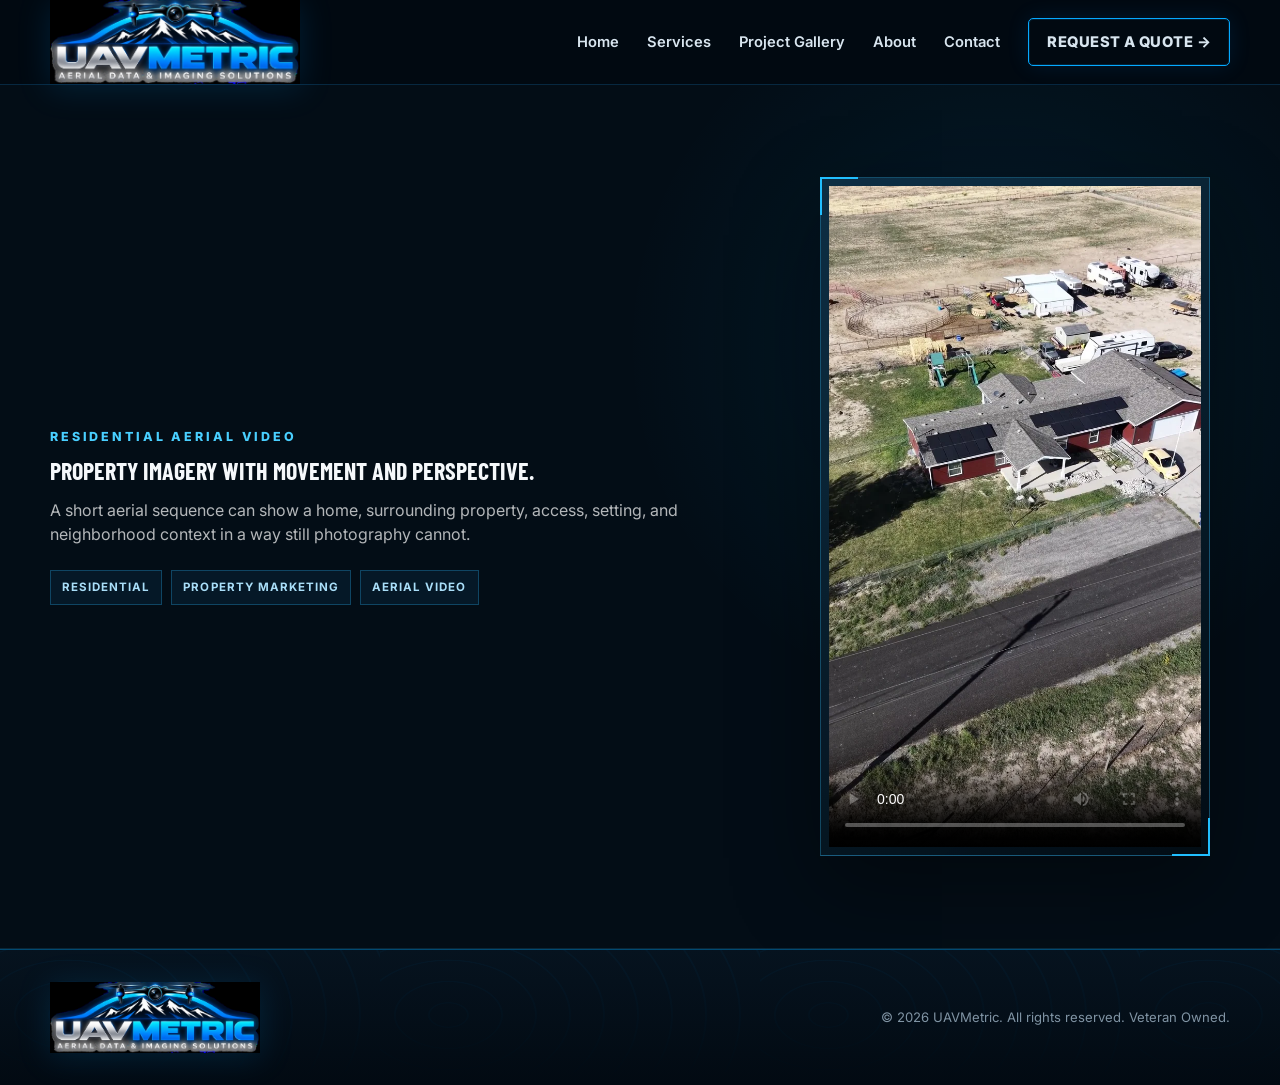
==== public/index.html @ 4bf18879 "Add files via upload" ====
<!DOCTYPE html>
<html lang="en">
<head>
  <meta charset="UTF-8" />
  <meta name="viewport" content="width=device-width, initial-scale=1.0" />
  <meta name="description" content="UAVMetric provides professional drone mapping, orthomosaic mapping, 3D modeling, site documentation, and aerial imaging solutions." />
  <title>UAVMetric | Aerial Data & Imaging Solutions</title>
  <link rel="preconnect" href="https://fonts.googleapis.com">
  <link rel="preconnect" href="https://fonts.gstatic.com" crossorigin>
  <link href="https://fonts.googleapis.com/css2?family=Barlow+Condensed:wght@600;700;800&family=Inter:wght@400;500;600;700;800&display=swap" rel="stylesheet">
  <link rel="stylesheet" href="styles.css" />

  <meta name="theme-color" content="#06111c">
  <link rel="canonical" href="https://uavmetric.com/">
  <meta property="og:type" content="website">
  <meta property="og:title" content="UAVMetric | Aerial Data & Imaging Solutions">
  <meta property="og:description" content="Professional drone mapping, site documentation, 3D modeling, and aerial imaging solutions from UAVMetric.">
  <meta property="og:url" content="https://uavmetric.com/">
  <meta property="og:image" content="https://uavmetric.com/assets/uavmetric-logo-dark.webp">
  <meta name="twitter:card" content="summary_large_image">
  <meta name="twitter:title" content="UAVMetric | Aerial Data & Imaging Solutions">
  <meta name="twitter:description" content="Professional drone mapping, site documentation, 3D modeling, and aerial imaging solutions from UAVMetric.">
  <meta name="twitter:image" content="https://uavmetric.com/assets/uavmetric-logo-dark.webp">
  <link rel="icon" href="assets/favicon.png" type="image/png">
  <script src="https://challenges.cloudflare.com/turnstile/v0/api.js" async defer></script>
</head>
<body>
<a class="skip-link" href="#main-content">Skip to content</a>
<header class="site-header">
  <div class="container nav-wrap">
    <a class="brand" href="#top" aria-label="UAVMetric home"><picture><source srcset="assets/uavmetric-logo-dark.webp" type="image/webp"><img src="assets/uavmetric-logo-dark.png" alt="UAVMetric Aerial Data & Imaging Solutions"></picture></a>
    <button class="menu-toggle" aria-label="Open menu" aria-expanded="false">☰</button>
    <nav class="nav" aria-label="Main navigation">
      <a href="#top">Home</a><a href="#services">Services</a><a href="#projects">Project Gallery</a><a href="#about">About</a><a href="#contact">Contact</a>
      <a href="#contact" class="nav-cta">Request a Quote →</a>
    </nav>
  </div>
</header>
<main id="main-content" id="top">
  




<section class="residential-video-showcase" id="residential-video">
  <div class="container residential-video-grid">
    <div class="residential-video-copy">
      <div class="eyebrow">Residential Aerial Video</div>
      <h2>Property imagery with movement and perspective.</h2>
      <p>A short aerial sequence can show a home, surrounding property, access, setting, and neighborhood context in a way still photography cannot.</p>
      <div class="residential-video-meta">
        <span>Residential</span><span>Property Marketing</span><span>Aerial Video</span>
      </div>
    </div>
    <div class="residential-video-frame">
      <video controls playsinline preload="metadata" poster="assets/residential-aerial-video-poster.webp">
        <source src="https://media.uavmetric.com/residential-aerial-video.mp4" type="video/mp4">
        Your browser does not support embedded video.
      </video>
    </div>
  </div>
</section>

</main>
<footer class="site-footer"><div class="container footer-wrap"><a class="brand footer-brand" href="#top"><picture><source srcset="assets/uavmetric-logo-dark.webp" type="image/webp"><img src="assets/uavmetric-logo-dark.png" alt="UAVMetric"></picture></a><div class="footer-copy">© <span id="year"></span> UAVMetric. All rights reserved. Veteran Owned.</div></div></footer>
<script src="script.js"></script>

<script type="application/ld+json">
{
  "@context": "https://schema.org",
  "@type": "ProfessionalService",
  "name": "UAVMetric",
  "url": "https://uavmetric.com/",
  "email": "mailto:Cody@uavmetric.com",
  "description": "Professional drone mapping, 3D modeling, site documentation, and aerial imaging solutions.",
  "areaServed": "Project-based regional service",
  "serviceType": [
    "Drone Mapping",
    "Orthomosaic Mapping",
    "3D Modeling",
    "Site Documentation",
    "Aerial Imaging"
  ]
}
</script>

</body>
</html>
---- public/styles.css ----
:root {
  --bg:#020a12;
  --bg2:#071521;
  --panel:#081827;
  --panel2:#0d2134;
  --line:rgba(34,174,255,.25);
  --blue:#05a9ff;
  --blue2:#006dff;
  --cyan:#49cfff;
  --text:#f5f8fb;
  --muted:#a8bac9;
  --shadow:0 18px 50px rgba(0,0,0,.35);
  --max:1180px;
}
*{box-sizing:border-box}
html{scroll-behavior:smooth}
body{margin:0;background:var(--bg);color:var(--text);font-family:Inter,Arial,sans-serif;line-height:1.5}
a{color:inherit;text-decoration:none}
img{max-width:100%;display:block}
.container{width:min(calc(100% - 40px),var(--max));margin:0 auto}
.site-header{position:sticky;top:0;z-index:30;background:rgba(2,10,18,.86);backdrop-filter:blur(14px);border-bottom:1px solid rgba(31,165,255,.2)}
.nav-wrap{height:84px;display:flex;align-items:center;justify-content:space-between;gap:28px}
.brand img{width:250px;height:auto;filter:drop-shadow(0 4px 16px rgba(0,153,255,.15))}
.nav{display:flex;align-items:center;gap:28px;font-size:.92rem;font-weight:600}
.nav a{color:#d8e5ef;transition:.2s}
.nav a:hover{color:var(--cyan)}
.nav-cta,.btn{display:inline-flex;align-items:center;justify-content:center;gap:10px;border-radius:5px;font-weight:800;text-transform:uppercase;letter-spacing:.03em;transition:.2s}
.nav-cta{padding:12px 18px;border:1px solid var(--blue);box-shadow:0 0 0 1px rgba(0,169,255,.15) inset,0 0 22px rgba(0,141,255,.12)}
.menu-toggle{display:none;background:none;border:1px solid rgba(255,255,255,.15);color:white;border-radius:5px;padding:8px 11px;font-size:1.2rem}

.hero{position:relative;overflow:hidden;min-height:690px;display:flex;align-items:center;background:
radial-gradient(circle at 76% 35%,rgba(0,132,255,.16),transparent 30%),
linear-gradient(90deg,rgba(2,10,18,.99) 0%,rgba(2,10,18,.91) 43%,rgba(2,10,18,.5) 100%),
linear-gradient(180deg,#071522,#020a12)}
.hero:before,.section-dark:before,.featured:before,.site-footer:before{content:"";position:absolute;inset:0;pointer-events:none;opacity:.22;background-image:repeating-radial-gradient(ellipse at 18% 25%,transparent 0 18px,rgba(0,157,255,.18) 19px 20px,transparent 21px 34px);background-size:380px 260px;mask-image:linear-gradient(to bottom,black,transparent)}
.hero-mountains{position:absolute;right:-2%;bottom:0;width:62%;height:73%;opacity:.8;filter:drop-shadow(0 -10px 35px rgba(0,111,255,.12))}
.hero-mountains:before,.hero-mountains:after{content:"";position:absolute;bottom:0;border-left:240px solid transparent;border-right:240px solid transparent;border-bottom:360px solid #0c2234;transform:skewX(-9deg)}
.hero-mountains:before{right:170px}
.hero-mountains:after{right:-40px;border-left-width:190px;border-right-width:190px;border-bottom-width:300px;border-bottom-color:#0a1b2b}
.hero-grid{position:relative;z-index:2;display:grid;grid-template-columns:1.2fr .8fr;gap:55px;align-items:center;padding:92px 0 88px}
.hero-logo{width:320px;margin-bottom:24px}
.eyebrow{color:var(--cyan);font-size:.78rem;font-weight:800;letter-spacing:.23em;text-transform:uppercase;margin-bottom:12px}
h1,h2,h3{font-family:"Barlow Condensed",Arial,sans-serif;margin:0;line-height:.96;text-transform:uppercase}
h1{font-size:clamp(3.2rem,6.5vw,6rem);max-width:780px;letter-spacing:-.02em}
h1 span{color:var(--blue)}
.hero-copy>p{max-width:680px;font-size:1.06rem;color:#d5e0e8;margin:24px 0 30px}
.hero-actions{display:flex;gap:14px;flex-wrap:wrap}
.btn{padding:15px 22px;border:1px solid transparent}
.btn-primary{background:linear-gradient(135deg,var(--blue),var(--blue2));color:white;box-shadow:0 8px 30px rgba(0,118,255,.28),inset 0 0 0 1px rgba(255,255,255,.14)}
.btn-primary:hover{transform:translateY(-2px);box-shadow:0 12px 35px rgba(0,118,255,.38)}
.btn-secondary{border-color:var(--blue);color:#e9f7ff;background:rgba(0,104,190,.08)}
.btn-secondary:hover{background:rgba(0,129,255,.16)}
.hero-points{display:flex;gap:24px;flex-wrap:wrap;margin-top:30px;color:#bdd0de;font-size:.87rem}
.hero-points span:before{content:"✓";color:var(--cyan);margin-right:8px;font-weight:900}
.hero-panel{background:linear-gradient(180deg,rgba(8,29,48,.85),rgba(3,14,24,.88));border:1px solid rgba(21,171,255,.35);box-shadow:var(--shadow),0 0 40px rgba(0,131,255,.12);padding:26px;backdrop-filter:blur(8px)}
.hero-panel h2{font-size:2.4rem;margin-bottom:13px}.hero-panel p{color:var(--muted);margin:0 0 22px}
.metric-grid{display:grid;grid-template-columns:1fr 1fr;border-top:1px solid rgba(255,255,255,.1);border-left:1px solid rgba(255,255,255,.1)}
.metric-grid div{padding:20px 15px;border-right:1px solid rgba(255,255,255,.1);border-bottom:1px solid rgba(255,255,255,.1)}
.metric-grid strong{display:block;color:var(--cyan);font:700 1.7rem "Barlow Condensed"}.metric-grid span{font-size:.78rem;color:#c6d6e1}

.service-strip{position:relative;border-top:1px solid rgba(0,169,255,.5);border-bottom:1px solid rgba(0,169,255,.55);background:#030e18}
.service-grid{display:grid;grid-template-columns:repeat(4,1fr)}
.service-mini{padding:28px 24px;text-align:center;border-right:1px solid rgba(0,169,255,.28)}.service-mini:last-child{border-right:0}
.service-icon{font-size:2rem;color:var(--cyan);margin-bottom:9px}.service-mini h3{font-size:1.3rem;margin-bottom:7px}.service-mini p{margin:0;color:var(--muted);font-size:.9rem}

.section{padding:90px 0}.section-dark,.featured,.site-footer{position:relative;background:linear-gradient(180deg,#06131f,#020a12)}
.section-heading{max-width:760px;margin-bottom:42px}.section-heading h2{font-size:clamp(2.8rem,5vw,4.8rem);margin-bottom:16px}.section-heading p,.lead{color:var(--muted);font-size:1.04rem}
.cards{display:grid;grid-template-columns:repeat(3,1fr);gap:18px}.service-card{position:relative;padding:28px;background:linear-gradient(180deg,#0b1e30,#071521);border:1px solid rgba(55,184,255,.22);box-shadow:0 16px 40px rgba(0,0,0,.2)}
.service-card:after{content:"";position:absolute;left:0;bottom:0;width:0;height:3px;background:var(--blue);transition:.25s}.service-card:hover:after{width:100%}
.card-num{color:var(--blue);font-weight:800;letter-spacing:.15em;font-size:.78rem}.service-card h3{font-size:1.75rem;margin:10px 0 12px}.service-card p{color:#b7c7d3}.service-card ul{margin:18px 0 0;padding-left:18px;color:#d6e1e9}.service-card li{margin:7px 0}

.featured{overflow:hidden;border-top:1px solid rgba(0,169,255,.2);border-bottom:1px solid rgba(0,169,255,.35)}
.featured-grid{position:relative;z-index:2;display:grid;grid-template-columns:.82fr 1.18fr;gap:48px;align-items:center}
.featured h2{font-size:clamp(2.8rem,4vw,4.2rem);margin:4px 0 7px}.featured .sub{letter-spacing:.22em;text-transform:uppercase;color:#b7c7d5;font-size:.78rem}.featured p{color:#c2d1db}.checks{list-style:none;padding:0;margin:22px 0}.checks li{margin:10px 0;color:#e1ebf2}.checks li:before{content:"✓";display:inline-grid;place-items:center;width:20px;height:20px;margin-right:10px;border-radius:50%;background:var(--blue);font-size:.76rem;font-weight:900}
.project-image{border:1px solid var(--blue);padding:7px;background:#06131f;box-shadow:0 0 0 1px rgba(0,169,255,.16),0 0 40px rgba(0,116,255,.14)}
.project-image img{width:100%;aspect-ratio:1.08/1;object-fit:cover}

.values{padding:0;background:#05111c;border-bottom:1px solid rgba(0,169,255,.5)}
.values-grid{display:grid;grid-template-columns:repeat(5,1fr)}.value{padding:28px 18px;text-align:center;border-right:1px solid rgba(0,169,255,.18)}.value:last-child{border-right:0}.value-icon{font-size:1.9rem;color:var(--cyan)}.value h3{font-size:1.25rem;margin:10px 0 5px}.value p{font-size:.82rem;color:var(--muted);margin:0}

.process-grid{display:grid;grid-template-columns:repeat(4,1fr);gap:14px}.process-step{padding:24px;background:#071724;border:1px solid rgba(255,255,255,.08)}.step-num{width:36px;height:36px;display:grid;place-items:center;border:1px solid var(--blue);color:var(--cyan);font-weight:800;margin-bottom:15px}.process-step h3{font-size:1.35rem}.process-step p{color:var(--muted);font-size:.9rem}

.contact-section{background:linear-gradient(135deg,#06131f 0%,#071725 57%,#0065be 130%)}.contact-grid{display:grid;grid-template-columns:.8fr 1.2fr;gap:55px}.contact-section h2{font-size:4rem}.contact-details{display:grid;gap:10px;margin-top:24px;color:#d7e6f0}.contact-details a:hover{color:var(--cyan)}
.contact-form{display:grid;grid-template-columns:1fr 1fr;gap:14px;padding:24px;background:rgba(3,13,22,.65);border:1px solid rgba(22,170,255,.3);box-shadow:var(--shadow)}.contact-form label{font-size:.78rem;font-weight:700;color:#c8d7e2;text-transform:uppercase;letter-spacing:.08em}.contact-form input,.contact-form textarea{width:100%;margin-top:7px;background:#05111c;border:1px solid rgba(255,255,255,.13);color:white;padding:13px;border-radius:3px;font:inherit;outline:none}.contact-form input:focus,.contact-form textarea:focus{border-color:var(--blue);box-shadow:0 0 0 2px rgba(0,169,255,.1)}.full{grid-column:1/-1}

.site-footer{padding:32px 0;border-top:1px solid rgba(0,169,255,.4)}.footer-wrap{position:relative;z-index:2;display:flex;align-items:center;justify-content:space-between;gap:30px}.footer-brand img{width:210px}.footer-copy{color:#8094a4;font-size:.82rem;text-align:right}

@media (max-width: 900px){
  .nav{position:absolute;top:84px;left:0;right:0;display:none;flex-direction:column;align-items:stretch;padding:20px;background:#03101a;border-bottom:1px solid rgba(0,169,255,.25)}.nav.open{display:flex}.menu-toggle{display:block}.nav a{padding:10px}
  .hero-grid,.featured-grid,.contact-grid{grid-template-columns:1fr}.hero{min-height:auto}.hero-panel{max-width:650px}.hero-mountains{opacity:.4;width:100%}
  .service-grid{grid-template-columns:1fr 1fr}.service-mini:nth-child(2){border-right:0}.service-mini:nth-child(-n+2){border-bottom:1px solid rgba(0,169,255,.2)}
  .cards{grid-template-columns:1fr}.values-grid{grid-template-columns:1fr 1fr}.value{border-bottom:1px solid rgba(0,169,255,.15)}.process-grid{grid-template-columns:1fr 1fr}
}
@media (max-width:600px){
  .container{width:min(calc(100% - 28px),var(--max))}.nav-wrap{height:72px}.brand img{width:190px}.nav{top:72px}
  .hero-grid{padding:70px 0 58px}.hero-logo{width:260px}.hero-actions{flex-direction:column}.btn{width:100%}.hero-points{display:grid;gap:8px}
  .service-grid,.values-grid,.process-grid,.contact-form{grid-template-columns:1fr}.service-mini{border-right:0;border-bottom:1px solid rgba(0,169,255,.16)}.service-mini:last-child{border-bottom:0}.value{border-right:0}
  .section{padding:68px 0}.project-image img{aspect-ratio:auto}.contact-section h2{font-size:3rem}.full{grid-column:auto}.footer-wrap{flex-direction:column;align-items:flex-start}.footer-copy{text-align:left}
}

/* Project gallery */
.project-gallery{background:linear-gradient(180deg,#020a12,#06131f);border-bottom:1px solid rgba(0,169,255,.28)}
.gallery-heading{display:grid;grid-template-columns:1.25fr .75fr;gap:48px;align-items:end;margin-bottom:34px}
.gallery-heading h2{font-size:clamp(2.8rem,5vw,4.8rem)}
.gallery-heading p{margin:0;color:var(--muted);max-width:500px}
.gallery-grid{display:grid;grid-template-columns:1fr 1fr;gap:18px}
.gallery-card{overflow:hidden;background:linear-gradient(180deg,#0a1c2c,#06131f);border:1px solid rgba(55,184,255,.22);box-shadow:0 18px 45px rgba(0,0,0,.22);transition:transform .22s,border-color .22s,box-shadow .22s}
.gallery-card:hover{transform:translateY(-4px);border-color:rgba(73,207,255,.6);box-shadow:0 24px 55px rgba(0,0,0,.3),0 0 28px rgba(0,137,255,.1)}
.gallery-card-wide{grid-column:1/-1;display:grid;grid-template-columns:1.35fr .65fr;align-items:stretch}
.gallery-media{position:relative;overflow:hidden;background:#020a12;min-height:300px}
.gallery-media:after{content:"";position:absolute;inset:0;box-shadow:inset 0 0 0 1px rgba(0,169,255,.12);pointer-events:none}
.gallery-media img{width:100%;height:100%;object-fit:cover;transition:transform .35s}
.gallery-card:hover .gallery-media img{transform:scale(1.018)}
.gallery-card-wide .gallery-media{min-height:440px}
.gallery-card-wide .gallery-media img{object-fit:contain;background:#06131f}
.gallery-crop{height:360px}
.gallery-crop img{width:145%;max-width:none;height:145%;object-fit:cover}
.gallery-crop.measurement img{transform:translate(-18%,-23%)}
.gallery-card:hover .gallery-crop.measurement img{transform:translate(-18%,-23%) scale(1.018)}
.gallery-crop.detail img{transform:translate(-7%,-8%)}
.gallery-card:hover .gallery-crop.detail img{transform:translate(-7%,-8%) scale(1.018)}
.gallery-copy{padding:26px}
.gallery-card-wide .gallery-copy{display:flex;flex-direction:column;justify-content:center;padding:38px}
.gallery-copy span{display:block;color:var(--cyan);font-size:.74rem;font-weight:800;letter-spacing:.18em;margin-bottom:9px}
.gallery-copy h3{font-size:1.8rem;margin-bottom:9px}
.gallery-card-wide .gallery-copy h3{font-size:2.5rem}
.gallery-copy p{margin:0;color:var(--muted)}
.gallery-cta{margin-top:20px;padding:22px 24px;display:flex;align-items:center;justify-content:space-between;gap:24px;border:1px solid rgba(0,169,255,.24);background:rgba(7,23,36,.72)}
.gallery-cta strong,.gallery-cta span{display:block}.gallery-cta strong{font-family:"Barlow Condensed";font-size:1.35rem;text-transform:uppercase}.gallery-cta span{color:var(--muted);font-size:.9rem;margin-top:3px}
@media (max-width:900px){.gallery-heading,.gallery-card-wide{grid-template-columns:1fr}.gallery-grid{grid-template-columns:1fr}.gallery-card-wide{grid-column:auto}.gallery-card-wide .gallery-media{min-height:360px}.gallery-cta{align-items:flex-start;flex-direction:column}}
@media (max-width:600px){.gallery-crop{height:290px}.gallery-card-wide .gallery-media{min-height:280px}.gallery-card-wide .gallery-copy{padding:26px}.gallery-cta .btn{width:100%}}


/* Expanded Services — added without changing the locked UAVMetric visual system */
.services-expanded{position:relative;overflow:hidden}
.services-expanded:before{content:"";position:absolute;inset:0;pointer-events:none;background:
linear-gradient(90deg,transparent 49.85%,rgba(36,180,255,.045) 50%,transparent 50.15%),
linear-gradient(rgba(36,180,255,.025) 1px,transparent 1px);background-size:100% 100%,100% 44px}
.services-intro{max-width:850px;position:relative;z-index:1}
.service-detail-grid{display:grid;grid-template-columns:1fr 1fr;gap:22px;position:relative;z-index:1;margin-top:34px}
.service-detail{background:linear-gradient(145deg,rgba(9,25,42,.94),rgba(4,14,25,.96));border:1px solid rgba(53,183,255,.18);border-radius:16px;padding:30px;box-shadow:0 18px 48px rgba(0,0,0,.2)}
.service-detail:hover{border-color:rgba(53,183,255,.45);transform:translateY(-2px);transition:.22s ease}
.service-kicker{font-size:.76rem;font-weight:800;letter-spacing:.14em;color:#39bfff;margin-bottom:12px}
.service-detail h3{font-family:"Barlow Condensed",sans-serif;font-size:2rem;line-height:1.05;margin:0 0 12px;color:#fff}
.service-detail>p{color:#aebdca;line-height:1.7;margin:0 0 22px}
.service-columns{display:grid;grid-template-columns:1fr 1fr;gap:22px;border-top:1px solid rgba(255,255,255,.08);padding-top:20px;margin-top:4px}
.service-columns strong{display:block;color:#eaf7ff;font-size:.82rem;letter-spacing:.06em;text-transform:uppercase;margin-bottom:9px}
.service-columns ul{list-style:none;padding:0;margin:0}
.service-columns li{color:#aebdca;margin:7px 0;padding-left:15px;position:relative;font-size:.92rem}
.service-columns li:before{content:"";width:5px;height:5px;border-radius:50%;background:#31baff;position:absolute;left:0;top:.58em;box-shadow:0 0 8px rgba(49,186,255,.7)}
.service-link{display:inline-block;margin-top:22px;color:#42c4ff;font-weight:700;text-decoration:none}
.service-link:hover{color:#fff}
.service-detail-accent{border-color:rgba(53,183,255,.42);background:radial-gradient(circle at 85% 10%,rgba(0,157,255,.15),transparent 35%),linear-gradient(145deg,rgba(9,25,42,.97),rgba(4,14,25,.98))}
.custom-callout{display:flex;flex-direction:column;gap:5px;border-left:3px solid #28b9ff;padding:11px 0 11px 16px;margin:22px 0 24px}
.custom-callout strong{color:#fff}.custom-callout span{color:#aebdca;font-size:.92rem}
@media(max-width:850px){.service-detail-grid{grid-template-columns:1fr}.service-columns{grid-template-columns:1fr}.service-detail{padding:24px}.service-detail h3{font-size:1.75rem}}


/* Request a Quote system */
.sr-only{position:absolute;width:1px;height:1px;padding:0;margin:-1px;overflow:hidden;clip:rect(0,0,0,0);white-space:nowrap;border:0}
.quote-layout{display:grid;grid-template-columns:.76fr 1.24fr;gap:54px;align-items:start}
.quote-intro{position:sticky;top:115px}
.quote-intro h2{font-size:clamp(3.5rem,6vw,5.7rem);margin:.1em 0}
.quote-intro .lead{color:#c2d1db;max-width:560px}
.quote-expect{display:grid;gap:12px;margin:30px 0}
.quote-expect>div{position:relative;padding:16px 18px 16px 58px;border:1px solid rgba(47,187,255,.15);background:rgba(4,16,27,.38)}
.quote-expect span{position:absolute;left:17px;top:17px;color:#37bfff;font-weight:800;font-size:.78rem;letter-spacing:.08em}
.quote-expect strong{display:block;color:#fff;margin-bottom:3px}
.quote-expect p{margin:0;color:#91a5b5;font-size:.85rem;line-height:1.45}
.quote-contact{margin-top:22px}
.quote-contact span{color:#7f95a6;font-size:.76rem;text-transform:uppercase;letter-spacing:.13em}

.quote-form{padding:30px;background:linear-gradient(145deg,rgba(6,20,33,.96),rgba(3,12,21,.97));border:1px solid rgba(40,180,255,.3);box-shadow:0 24px 70px rgba(0,0,0,.28),0 0 36px rgba(0,138,255,.07);border-radius:14px}
.form-section-head{margin:5px 0 18px}
.form-section-head:not(:first-child){margin-top:30px;padding-top:27px;border-top:1px solid rgba(255,255,255,.08)}
.form-section-head span{display:block;color:#39bfff;font-size:.72rem;font-weight:800;letter-spacing:.16em;margin-bottom:5px}
.form-section-head h3{font-family:"Barlow Condensed",sans-serif;font-size:1.7rem;margin:0;color:#fff}
.form-grid{display:grid;grid-template-columns:1fr 1fr;gap:14px}
.quote-form label{font-size:.76rem;font-weight:700;color:#c8d7e2;text-transform:uppercase;letter-spacing:.07em}
.quote-form input[type="text"],.quote-form input[type="email"],.quote-form input[type="tel"],.quote-form textarea,.quote-form select{
  width:100%;margin-top:7px;background:#04111c;border:1px solid rgba(255,255,255,.13);color:#fff;padding:13px 14px;border-radius:4px;font:inherit;outline:none;
}
.quote-form select{appearance:auto}
.quote-form textarea{resize:vertical;min-height:135px}
.quote-form input:focus,.quote-form textarea:focus,.quote-form select:focus{border-color:#21b7ff;box-shadow:0 0 0 2px rgba(0,169,255,.1)}
.quote-form .full{display:block;grid-column:1/-1}
.service-choice{border:0;padding:0;margin:0;display:grid;grid-template-columns:1fr 1fr;gap:10px}
.service-choice label{text-transform:none;letter-spacing:0;font-size:.92rem;cursor:pointer}
.service-choice input{position:absolute;opacity:0;pointer-events:none}
.service-choice span{display:flex;min-height:54px;align-items:center;padding:12px 14px;border:1px solid rgba(255,255,255,.12);background:#05131f;color:#b8c9d5;border-radius:5px;transition:.2s ease}
.service-choice input:checked+span{border-color:#29baff;background:rgba(0,153,255,.13);color:#fff;box-shadow:inset 3px 0 0 #29baff,0 0 18px rgba(0,153,255,.07)}
.reference-check{display:flex;gap:10px;align-items:flex-start;margin-top:18px;text-transform:none!important;letter-spacing:0!important;font-size:.87rem!important;color:#9fb1bf!important;cursor:pointer}
.reference-check input{margin-top:3px;accent-color:#20b8ff}
.quote-submit-row{display:flex;align-items:center;justify-content:space-between;gap:24px;margin-top:26px;padding-top:22px;border-top:1px solid rgba(255,255,255,.08)}
.quote-submit-row p{margin:0;max-width:390px;color:#7f95a6;font-size:.78rem;line-height:1.5}
.quote-submit-row .btn{white-space:nowrap}
.form-status{min-height:1.2em;margin-top:13px;color:#62d0ff;font-size:.82rem}
@media(max-width:900px){.quote-layout{grid-template-columns:1fr}.quote-intro{position:static}.quote-form{padding:25px}}
@media(max-width:600px){.form-grid,.service-choice{grid-template-columns:1fr}.quote-form{padding:20px}.quote-submit-row{align-items:stretch;flex-direction:column}.quote-submit-row .btn{width:100%}}


/* About UAVMetric */
.about-section{position:relative;background:
radial-gradient(circle at 80% 18%,rgba(0,156,255,.10),transparent 28%),
linear-gradient(180deg,#071421 0%,#06111c 100%);overflow:hidden}
.about-section:before{content:"UAV";position:absolute;right:-.04em;top:-.18em;font-family:"Barlow Condensed",sans-serif;font-size:min(38vw,520px);font-weight:800;line-height:1;color:rgba(255,255,255,.014);pointer-events:none}
.about-grid{display:grid;grid-template-columns:1.02fr .98fr;gap:64px;align-items:center;position:relative;z-index:1}
.about-copy h2{font-size:clamp(3.4rem,6vw,5.8rem);line-height:.88;margin:.13em 0 .18em;max-width:650px}
.about-lead{font-family:"Barlow Condensed",sans-serif;font-size:1.55rem;color:#4bc8ff;margin:0 0 20px;font-weight:700}
.about-copy>p{max-width:690px;color:#aebdca;line-height:1.75}
.about-signature{margin:28px 0 25px;padding:17px 20px;border-left:3px solid #31bdff;background:rgba(0,157,255,.055)}
.about-signature span{display:block;color:#5bcfff;font-size:.68rem;font-weight:800;letter-spacing:.16em;margin-bottom:4px}
.about-signature strong{color:#fff;font-family:"Barlow Condensed",sans-serif;font-size:1.35rem;letter-spacing:.02em}
.about-panel{border:1px solid rgba(50,190,255,.26);background:linear-gradient(150deg,rgba(7,25,41,.96),rgba(3,13,23,.97));box-shadow:0 28px 70px rgba(0,0,0,.28);position:relative}
.about-panel:before{content:"";position:absolute;left:-1px;top:-1px;width:72px;height:3px;background:#31bdff;box-shadow:0 0 16px rgba(49,189,255,.55)}
.about-panel-top{padding:30px 30px 26px;border-bottom:1px solid rgba(255,255,255,.08)}
.about-panel-top>span{color:#42c5ff;font-size:.68rem;font-weight:800;letter-spacing:.16em}
.about-panel-top h3{font-family:"Barlow Condensed",sans-serif;font-size:2.7rem;line-height:.95;color:#fff;margin:10px 0 13px}
.about-panel-top p{color:#95a9b8;line-height:1.6;margin:0}
.about-principles{padding:8px 30px 18px}
.about-principles article{display:grid;grid-template-columns:42px 1fr;gap:14px;padding:19px 0;border-bottom:1px solid rgba(255,255,255,.065)}
.about-principles article:last-child{border-bottom:0}
.principle-num{color:#38bfff;font-family:"Barlow Condensed",sans-serif;font-weight:800;font-size:1rem}
.about-principles h4{color:#fff;margin:0 0 4px;font-size:1rem}
.about-principles p{color:#879dad;font-size:.84rem;line-height:1.5;margin:0}
.trust-strip{display:grid;grid-template-columns:repeat(4,1fr);margin-top:62px;border-top:1px solid rgba(50,190,255,.18);border-bottom:1px solid rgba(50,190,255,.18);position:relative;z-index:1}
.trust-item{padding:24px 18px;display:grid;grid-template-columns:32px 1fr;grid-template-rows:auto auto;column-gap:10px;border-right:1px solid rgba(255,255,255,.07)}
.trust-item:last-child{border-right:0}
.trust-item>span{grid-row:1/3;color:#39c2ff;font-size:1.15rem}
.trust-item strong{color:#fff;font-size:.88rem}
.trust-item small{color:#748b9d;font-size:.72rem;margin-top:3px}
@media(max-width:900px){.about-grid{grid-template-columns:1fr;gap:38px}.trust-strip{grid-template-columns:1fr 1fr}.trust-item:nth-child(2){border-right:0}.trust-item:nth-child(-n+2){border-bottom:1px solid rgba(255,255,255,.07)}}
@media(max-width:520px){.about-copy h2{font-size:3.25rem}.trust-strip{grid-template-columns:1fr}.trust-item{border-right:0;border-bottom:1px solid rgba(255,255,255,.07)!important}.trust-item:last-child{border-bottom:0!important}.about-panel-top,.about-principles{padding-left:22px;padding-right:22px}}


/* Walk Street case study */
.featured-actions,.gallery-cta-actions{display:flex;gap:12px;flex-wrap:wrap}
.case-study-page{background:#06111c}
.case-hero{padding:145px 0 78px;background:
radial-gradient(circle at 82% 20%,rgba(0,157,255,.14),transparent 32%),
linear-gradient(180deg,#071522 0%,#06111c 100%);position:relative;overflow:hidden}
.case-hero:after{content:"";position:absolute;inset:0;pointer-events:none;background:linear-gradient(rgba(44,189,255,.025) 1px,transparent 1px),linear-gradient(90deg,rgba(44,189,255,.025) 1px,transparent 1px);background-size:48px 48px}
.case-hero-grid{display:grid;grid-template-columns:.9fr 1.1fr;gap:54px;align-items:center;position:relative;z-index:1}
.case-hero h1{font-size:clamp(4rem,7.5vw,7rem);line-height:.86;margin:.13em 0 .22em;max-width:760px}
.case-lead{font-size:1.08rem;line-height:1.75;color:#b2c3cf;max-width:700px}
.case-meta{display:grid;grid-template-columns:repeat(3,1fr);gap:10px;margin-top:28px}
.case-meta>div{padding:15px 14px;border-top:1px solid rgba(52,192,255,.3);background:rgba(5,18,30,.6)}
.case-meta span{display:block;color:#42c6ff;font-size:.62rem;font-weight:800;letter-spacing:.14em;margin-bottom:5px}
.case-meta strong{color:#fff;font-size:.82rem}
.case-hero-image{position:relative;border:1px solid rgba(50,190,255,.28);box-shadow:0 28px 80px rgba(0,0,0,.35)}
.case-hero-image img{display:block;width:100%;aspect-ratio:4/3;object-fit:cover}
.case-image-label{position:absolute;left:18px;bottom:18px;background:rgba(3,13,23,.9);padding:12px 14px;border-left:3px solid #31beff}
.case-image-label span{display:block;color:#45c7ff;font-size:.63rem;font-weight:800;letter-spacing:.12em}
.case-image-label strong{display:block;color:#fff;margin-top:3px}

.case-summary{padding:78px 0;background:#0a1927}
.case-summary-grid{display:grid;grid-template-columns:.95fr 1.05fr;gap:65px;align-items:start}
.case-summary h2{font-size:clamp(3rem,5vw,4.8rem);line-height:.93;margin:.15em 0}
.case-summary p{color:#aabcc9;line-height:1.8;font-size:1rem}

.case-step{padding:90px 0;background:#081623}
.case-step.section-dark{background:#05111c}
.case-step-grid{display:grid;grid-template-columns:.86fr 1.14fr;gap:60px;align-items:center}
.case-step-reverse .case-copy{order:2}
.case-step-reverse .case-media{order:1}
.case-number{display:block;font-family:"Barlow Condensed",sans-serif;font-weight:800;font-size:4.5rem;line-height:.8;color:rgba(55,191,255,.13);margin-bottom:14px}
.case-copy h2{font-size:clamp(3rem,5vw,4.6rem);line-height:.93;margin:.12em 0 .22em}
.case-copy>p{color:#aabcc9;line-height:1.75;max-width:620px}
.case-media{border:1px solid rgba(48,190,255,.2);background:#03101a;padding:8px;box-shadow:0 24px 62px rgba(0,0,0,.28)}
.case-media img{width:100%;display:block;aspect-ratio:4/3;object-fit:cover}
.case-media-large img{object-fit:contain;background:#020a11}

.case-result{padding:95px 0;background:linear-gradient(180deg,#071421,#05101a)}
.case-result-panel{padding:42px;border:1px solid rgba(50,192,255,.32);background:radial-gradient(circle at 90% 10%,rgba(0,151,255,.13),transparent 35%),rgba(4,15,25,.86)}
.case-result-panel h2{font-size:clamp(3rem,5vw,4.8rem);margin:.12em 0 .2em}
.case-result-panel p{max-width:850px;color:#aebfcc;line-height:1.75}
.case-result-flow{display:flex;align-items:center;gap:12px;flex-wrap:wrap;margin-top:28px;padding-top:24px;border-top:1px solid rgba(255,255,255,.08)}
.case-result-flow span{padding:9px 12px;border:1px solid rgba(47,190,255,.24);color:#d9f3ff;background:rgba(0,145,255,.07);font-size:.82rem;font-weight:700}
.case-result-flow b{color:#35bfff}

.case-cta{padding:70px 0;background:#071827;border-top:1px solid rgba(52,190,255,.15)}
.case-cta-inner{display:flex;justify-content:space-between;align-items:center;gap:36px}
.case-cta h2{font-size:clamp(2.8rem,5vw,4.5rem);line-height:.95;margin:.12em 0 .18em;max-width:760px}
.case-cta p{color:#9fb1bf;margin:0}

@media(max-width:900px){
  .case-hero-grid,.case-summary-grid,.case-step-grid{grid-template-columns:1fr}
  .case-step-reverse .case-copy,.case-step-reverse .case-media{order:initial}
  .case-meta{grid-template-columns:1fr}
  .case-cta-inner{align-items:flex-start;flex-direction:column}
}
@media(max-width:600px){
  .case-hero{padding-top:120px}
  .case-result-panel{padding:26px}
  .case-step,.case-summary,.case-result{padding:65px 0}
}


/* Production readiness */
.skip-link{position:fixed;left:12px;top:-60px;z-index:9999;background:#fff;color:#001522;padding:10px 14px;font-weight:800;text-decoration:none;border-radius:4px}
.skip-link:focus{top:12px}
a:focus-visible,button:focus-visible,input:focus-visible,select:focus-visible,textarea:focus-visible{outline:2px solid #46c8ff;outline-offset:3px}
picture{display:contents}
img{max-width:100%;height:auto}
@media (prefers-reduced-motion:reduce){
  *,*::before,*::after{scroll-behavior:auto!important;animation-duration:.01ms!important;animation-iteration-count:1!important;transition-duration:.01ms!important}
}


/* Cloudflare quote + confirmation */
.turnstile-wrap{margin-top:24px;min-height:65px}
.quote-form button:disabled{opacity:.62;cursor:wait}
.thank-you-page{min-height:100vh;background:radial-gradient(circle at 50% 10%,rgba(0,158,255,.14),transparent 35%),#05111c}
.thank-you-main{min-height:100vh;display:grid;place-items:center;padding:40px 20px}
.thank-you-card{width:min(760px,100%);padding:50px;border:1px solid rgba(50,190,255,.28);background:rgba(5,18,30,.94);box-shadow:0 30px 90px rgba(0,0,0,.35)}
.thank-you-card img{width:min(330px,75%);margin-bottom:35px}
.thank-you-card h1{font-size:clamp(3.5rem,8vw,6.4rem);line-height:.88;margin:.15em 0 .25em}
.thank-you-card p{color:#aebfcb;line-height:1.75;max-width:650px}
.thank-you-actions{display:flex;gap:12px;flex-wrap:wrap;margin-top:28px}
@media(max-width:600px){.thank-you-card{padding:30px 22px}}


/* Aerial photography portfolio */
.aerial-portfolio {
  padding: 96px 0;
  background:
    radial-gradient(circle at 15% 20%, rgba(0, 174, 255, .08), transparent 34%),
    linear-gradient(180deg, #06131f 0%, #04101a 100%);
  border-top: 1px solid rgba(52, 190, 255, .16);
  border-bottom: 1px solid rgba(52, 190, 255, .16);
}

.aerial-portfolio-heading {
  max-width: 780px;
  margin-bottom: 36px;
}

.aerial-portfolio-heading p {
  max-width: 680px;
}

.aerial-photo-grid {
  display: grid;
  grid-template-columns: repeat(12, minmax(0, 1fr));
  grid-auto-rows: 260px;
  gap: 16px;
}

.aerial-photo {
  position: relative;
  grid-column: span 4;
  overflow: hidden;
  border: 1px solid rgba(53, 190, 255, .24);
  background: #020a11;
  box-shadow: 0 18px 50px rgba(0, 0, 0, .24);
  text-decoration: none;
}

.aerial-photo-featured {
  grid-column: span 8;
  grid-row: span 2;
}

.aerial-photo:nth-child(4),
.aerial-photo:nth-child(5),
.aerial-photo:nth-child(6) {
  grid-column: span 4;
}

.aerial-photo img {
  width: 100%;
  height: 100%;
  display: block;
  object-fit: cover;
  transition: transform .45s ease, filter .45s ease;
}

.aerial-photo::after {
  content: "";
  position: absolute;
  inset: 0;
  background: linear-gradient(180deg, transparent 48%, rgba(1, 8, 14, .88) 100%);
  pointer-events: none;
}

.aerial-photo:hover img,
.aerial-photo:focus-visible img {
  transform: scale(1.025);
  filter: brightness(1.06);
}

.aerial-photo-label {
  position: absolute;
  z-index: 2;
  left: 20px;
  right: 20px;
  bottom: 18px;
  display: flex;
  flex-direction: column;
  gap: 3px;
  color: #fff;
  text-transform: uppercase;
  letter-spacing: .06em;
}

.aerial-photo-label strong {
  font-family: "Barlow Condensed", sans-serif;
  font-size: 1.35rem;
  line-height: 1;
}

.aerial-photo-label small {
  color: #9fdcff;
  font-size: .72rem;
  letter-spacing: .12em;
}

@media (max-width: 900px) {
  .aerial-portfolio { padding: 72px 0; }
  .aerial-photo-grid { grid-template-columns: repeat(2, minmax(0, 1fr)); grid-auto-rows: 240px; }
  .aerial-photo,
  .aerial-photo:nth-child(4),
  .aerial-photo:nth-child(5),
  .aerial-photo:nth-child(6) { grid-column: span 1; }
  .aerial-photo-featured { grid-column: span 2; grid-row: span 2; }
}

@media (max-width: 620px) {
  .aerial-photo-grid { grid-template-columns: 1fr; grid-auto-rows: 230px; }
  .aerial-photo,
  .aerial-photo-featured,
  .aerial-photo:nth-child(4),
  .aerial-photo:nth-child(5),
  .aerial-photo:nth-child(6) { grid-column: 1; grid-row: auto; }
  .aerial-photo-featured { min-height: 320px; }
}

/* Expanded aerial portfolio */
.aerial-photo-wide{grid-column:span 8}
.aerial-portfolio-note{margin-top:18px;padding:22px 24px;border:1px solid rgba(53,190,255,.22);background:rgba(3,14,23,.72);display:grid;grid-template-columns:auto 1fr;gap:4px 20px;align-items:baseline}
.aerial-portfolio-note span{font-size:.7rem;font-weight:800;letter-spacing:.16em;color:#38beff}
.aerial-portfolio-note strong{font-family:"Barlow Condensed",sans-serif;font-size:1.35rem;text-transform:uppercase;color:#fff}
.aerial-portfolio-note p{grid-column:2;color:#9fb1bd;margin:2px 0 0;line-height:1.6}
@media(max-width:900px){.aerial-photo-wide{grid-column:span 2}.aerial-portfolio-note{grid-template-columns:1fr}.aerial-portfolio-note p{grid-column:1}}
@media(max-width:620px){.aerial-photo-wide{grid-column:1}.aerial-portfolio-note{padding:18px}}


/* Residential aerial video */
.residential-video-showcase {
  padding: 92px 0;
  background:
    radial-gradient(circle at 78% 30%, rgba(0, 174, 255, .09), transparent 32%),
    #030d16;
  border-bottom: 1px solid rgba(52, 190, 255, .14);
}
.residential-video-grid {
  display: grid;
  grid-template-columns: minmax(0, 1fr) minmax(280px, 430px);
  gap: clamp(42px, 7vw, 96px);
  align-items: center;
}
.residential-video-copy p { max-width: 640px; color: rgba(255,255,255,.7); }
.residential-video-meta { display:flex; flex-wrap:wrap; gap:9px; margin-top:24px; }
.residential-video-meta span {
  padding:8px 11px;
  border:1px solid rgba(41,185,255,.28);
  background:rgba(8,34,52,.58);
  color:#a9def8;
  font-size:.72rem;
  font-weight:700;
  letter-spacing:.09em;
  text-transform:uppercase;
}
.residential-video-frame {
  position:relative;
  width:min(100%,390px);
  margin-inline:auto;
  padding:8px;
  border:1px solid rgba(54,194,255,.32);
  background:linear-gradient(145deg,rgba(18,61,88,.65),rgba(2,12,20,.94));
  box-shadow:0 30px 80px rgba(0,0,0,.38);
}
.residential-video-frame::before,
.residential-video-frame::after {
  content:"";
  position:absolute;
  width:36px;
  height:36px;
  pointer-events:none;
}
.residential-video-frame::before {
  top:-1px; left:-1px;
  border-top:2px solid #21bfff;
  border-left:2px solid #21bfff;
}
.residential-video-frame::after {
  right:-1px; bottom:-1px;
  border-right:2px solid #21bfff;
  border-bottom:2px solid #21bfff;
}
.residential-video-frame video {
  display:block;
  width:100%;
  height:auto;
  aspect-ratio:9/16;
  object-fit:cover;
  background:#000;
}
@media (max-width:820px) {
  .residential-video-showcase { padding:70px 0; }
  .residential-video-grid { grid-template-columns:1fr; }
  .residential-video-frame { width:min(82vw,390px); }
}
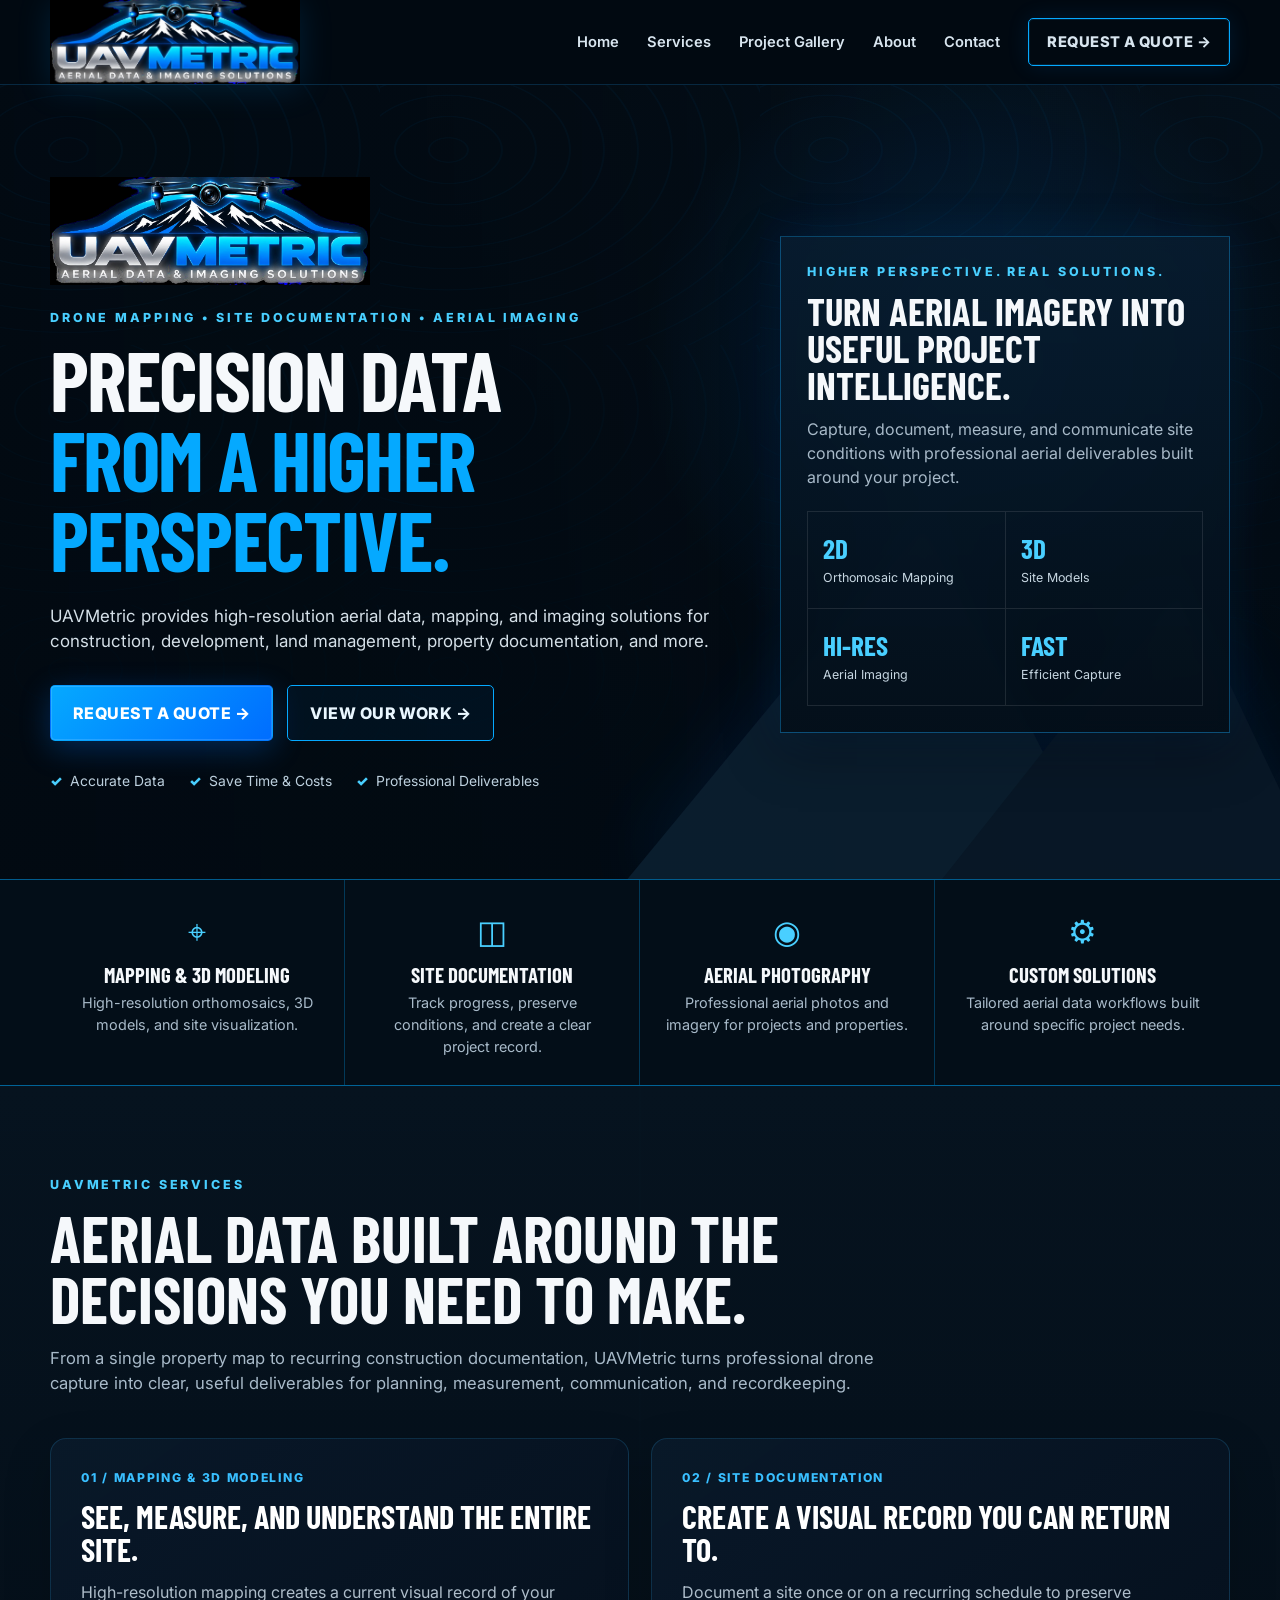
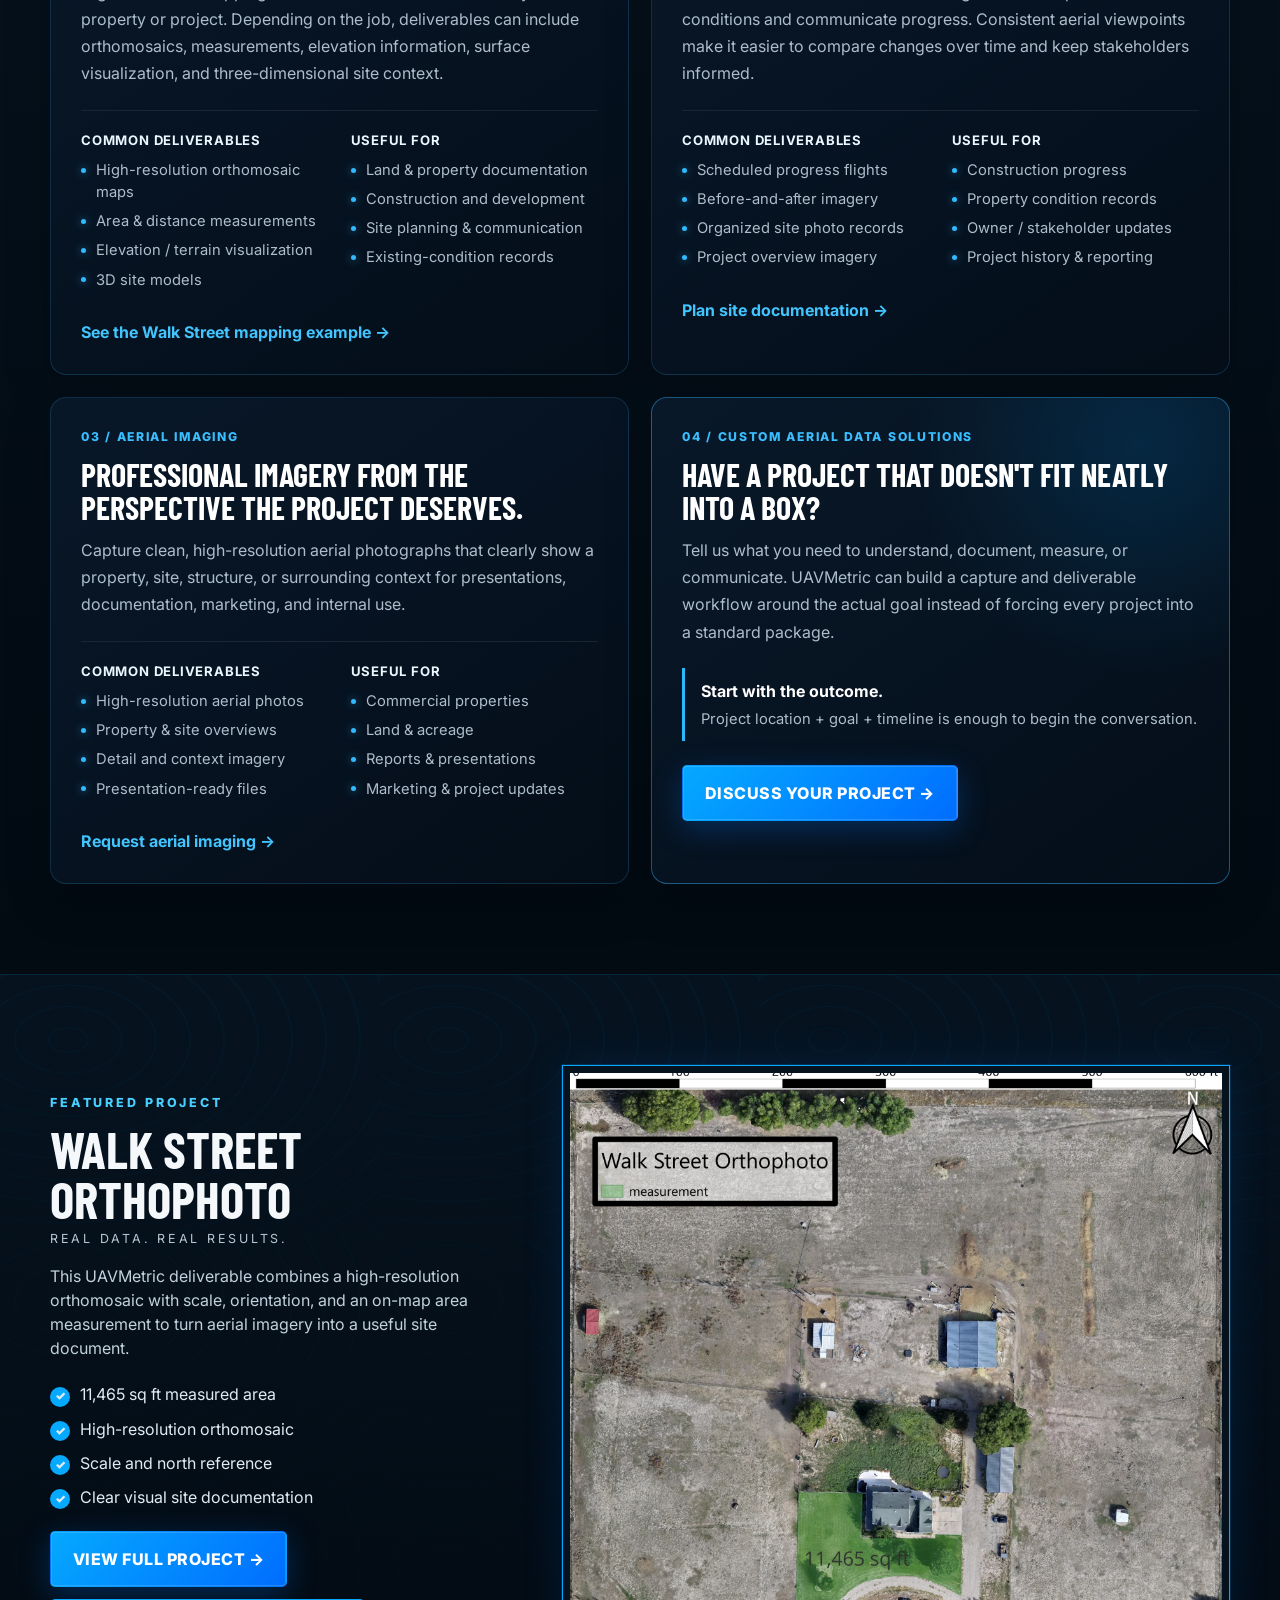
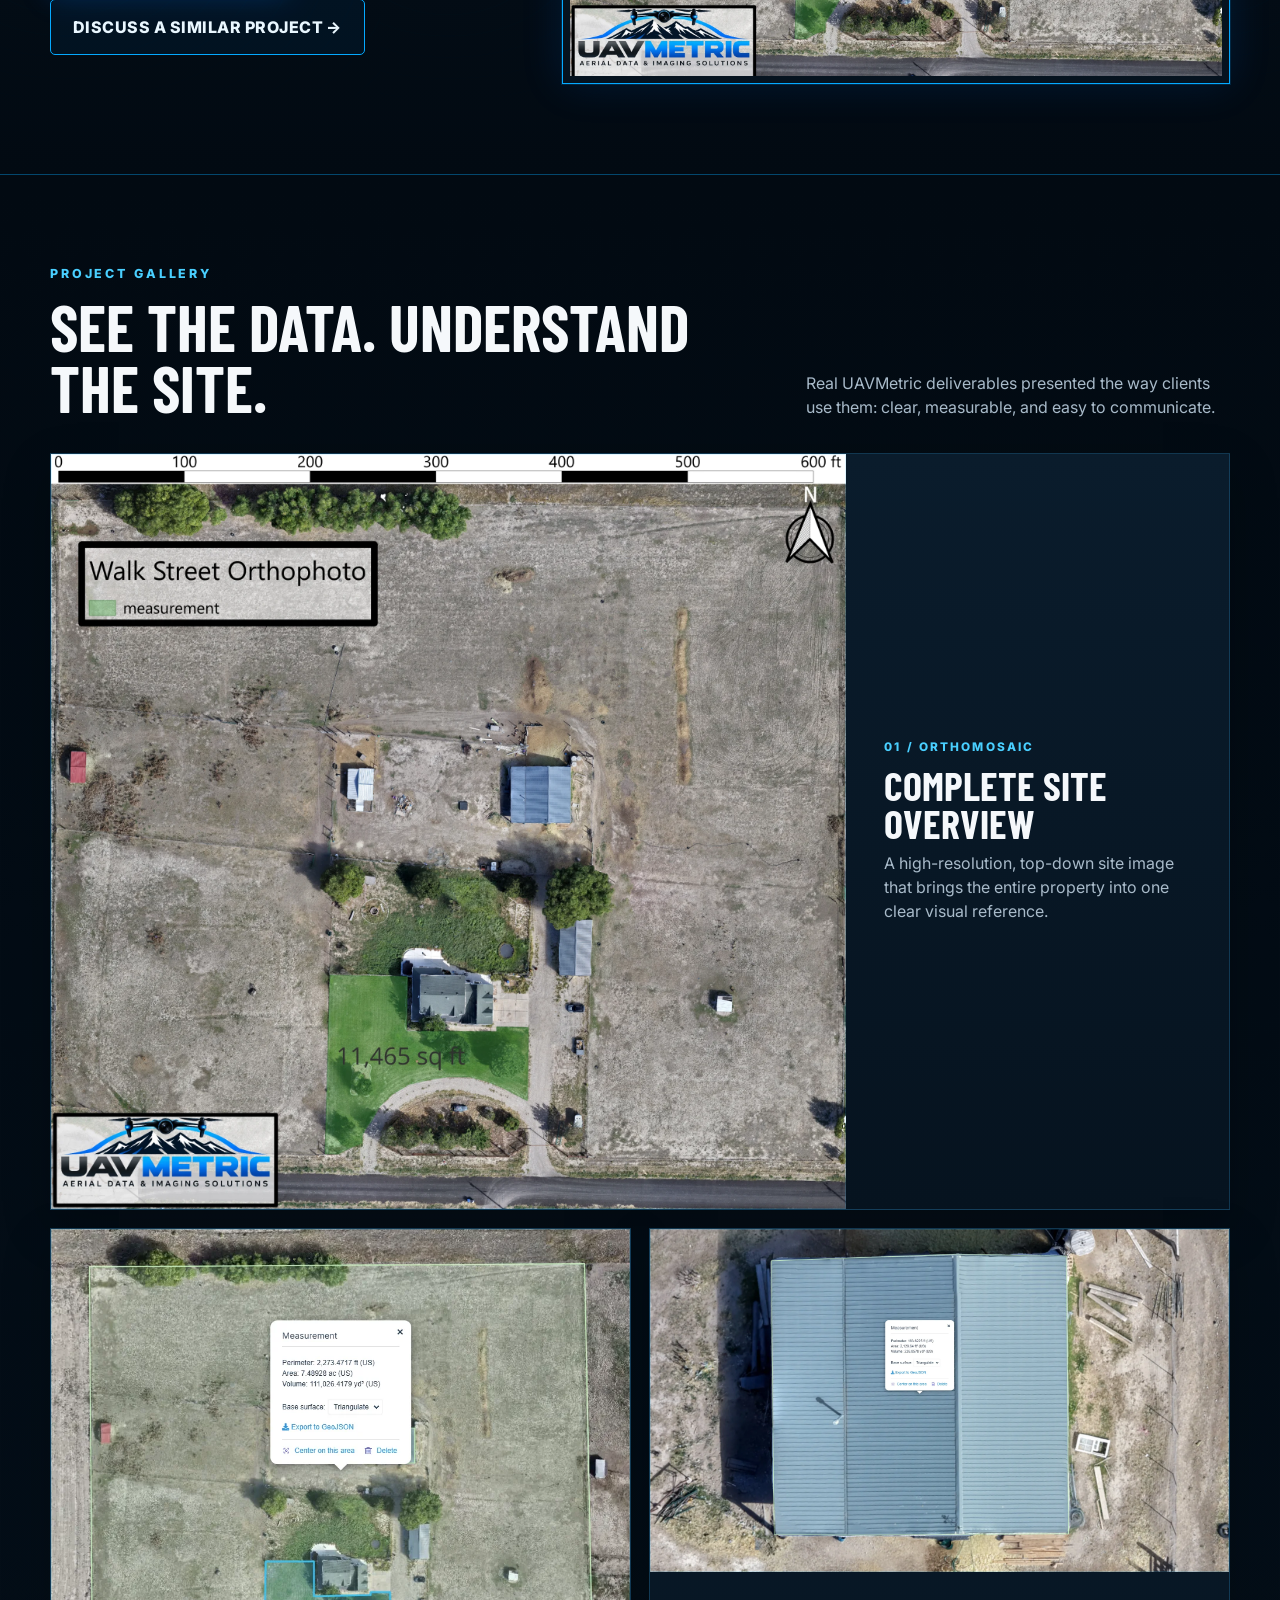
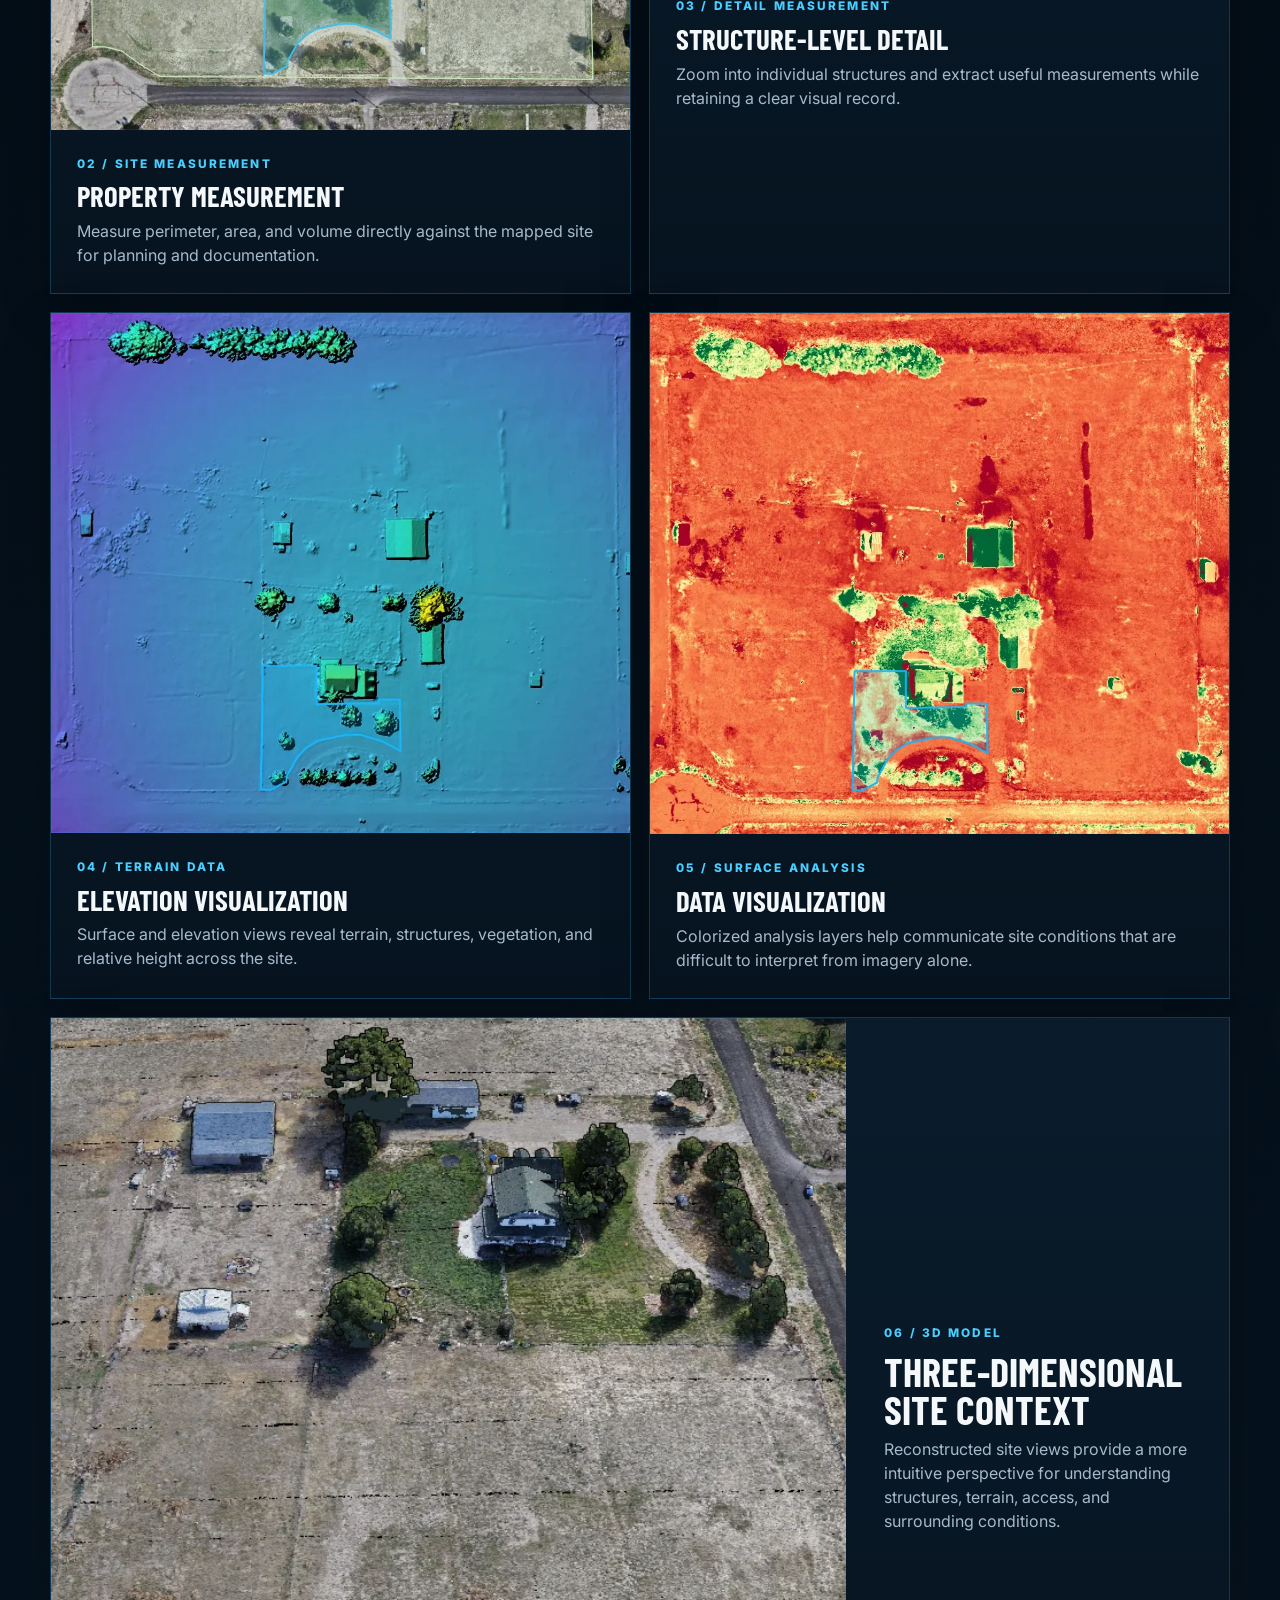
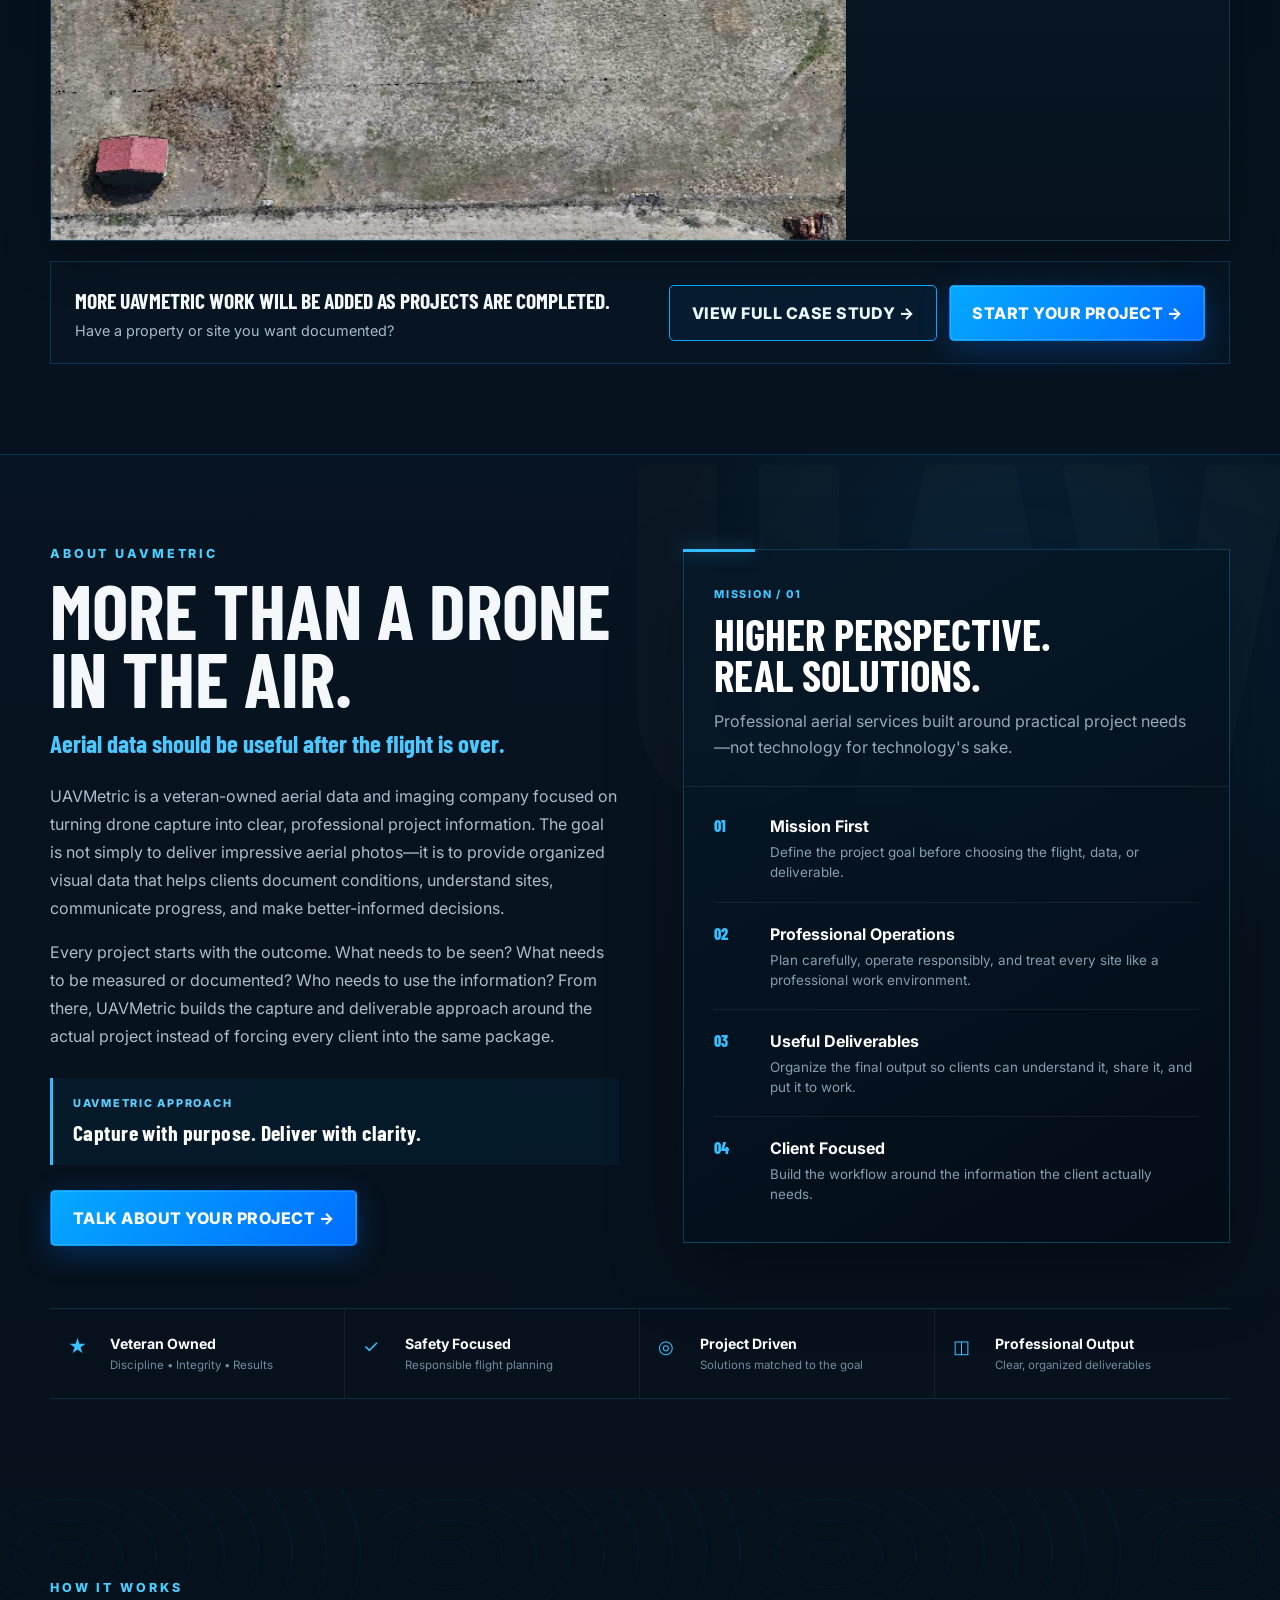
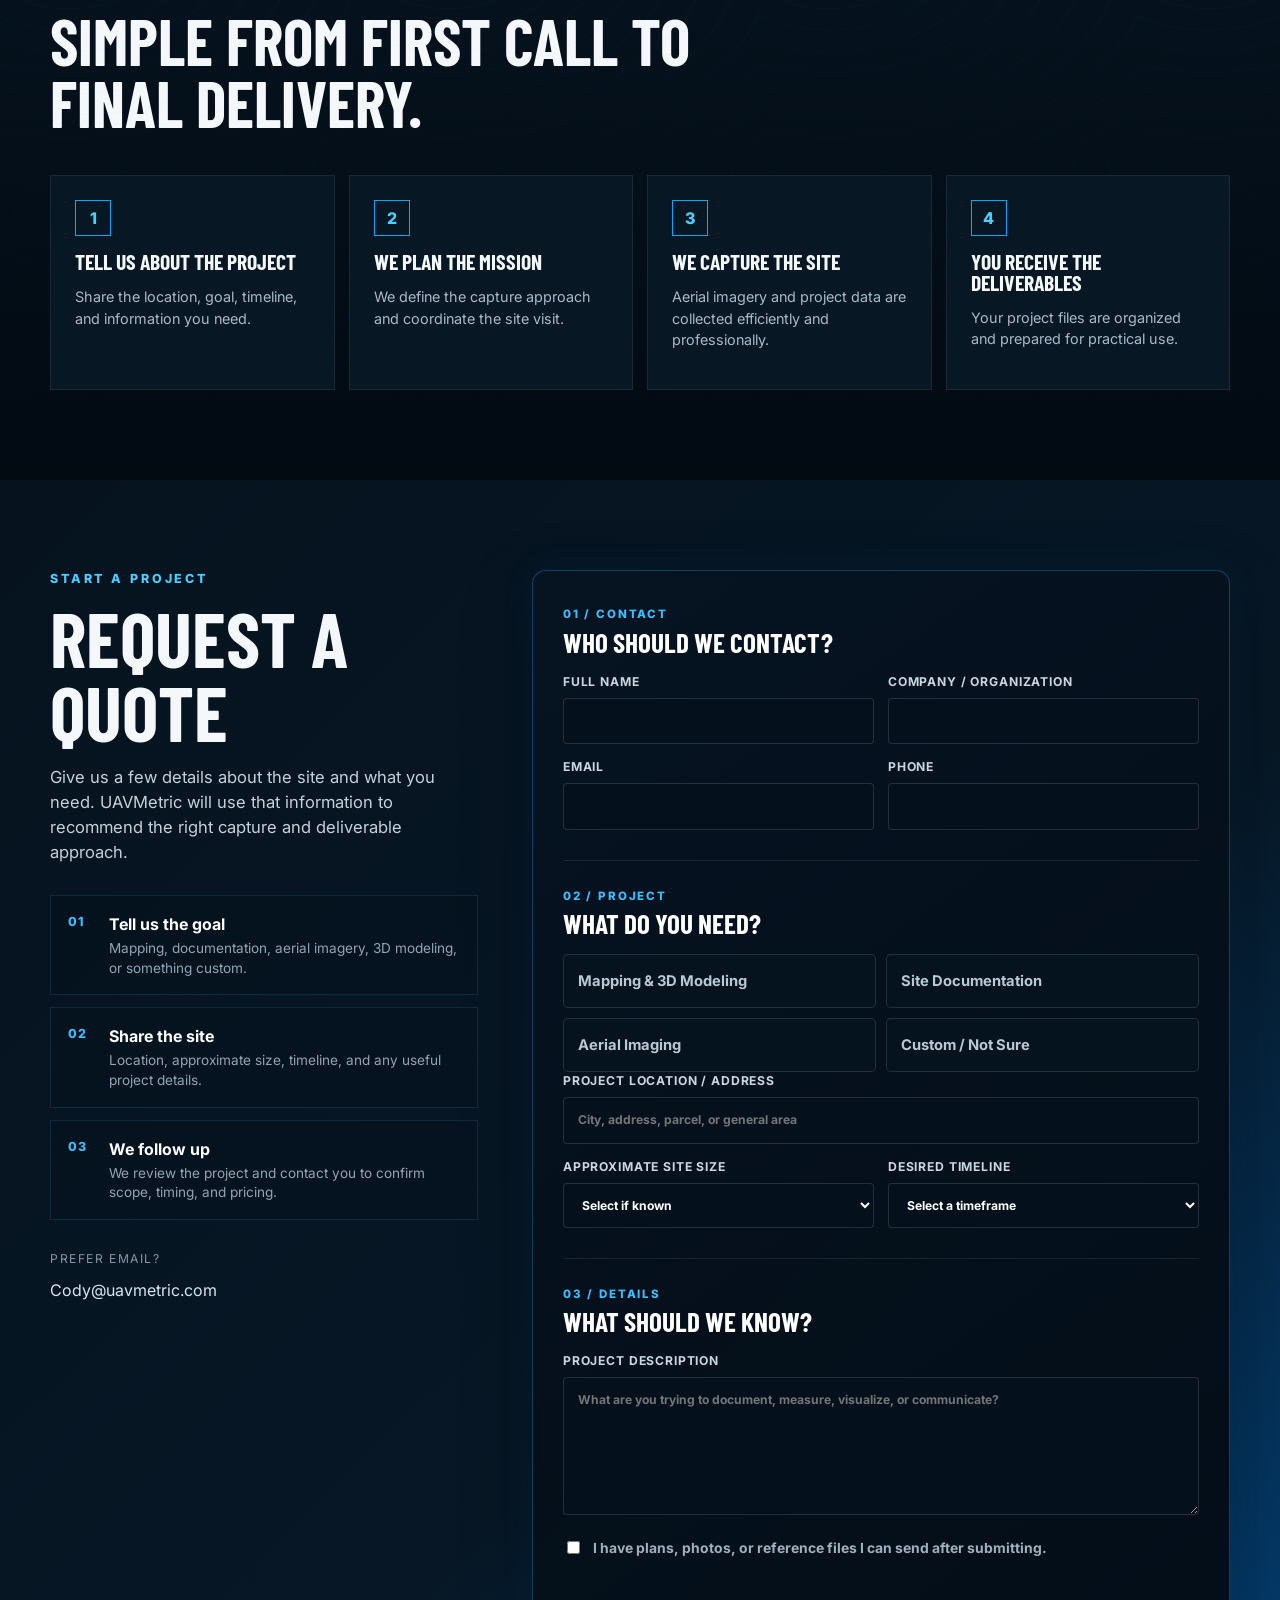
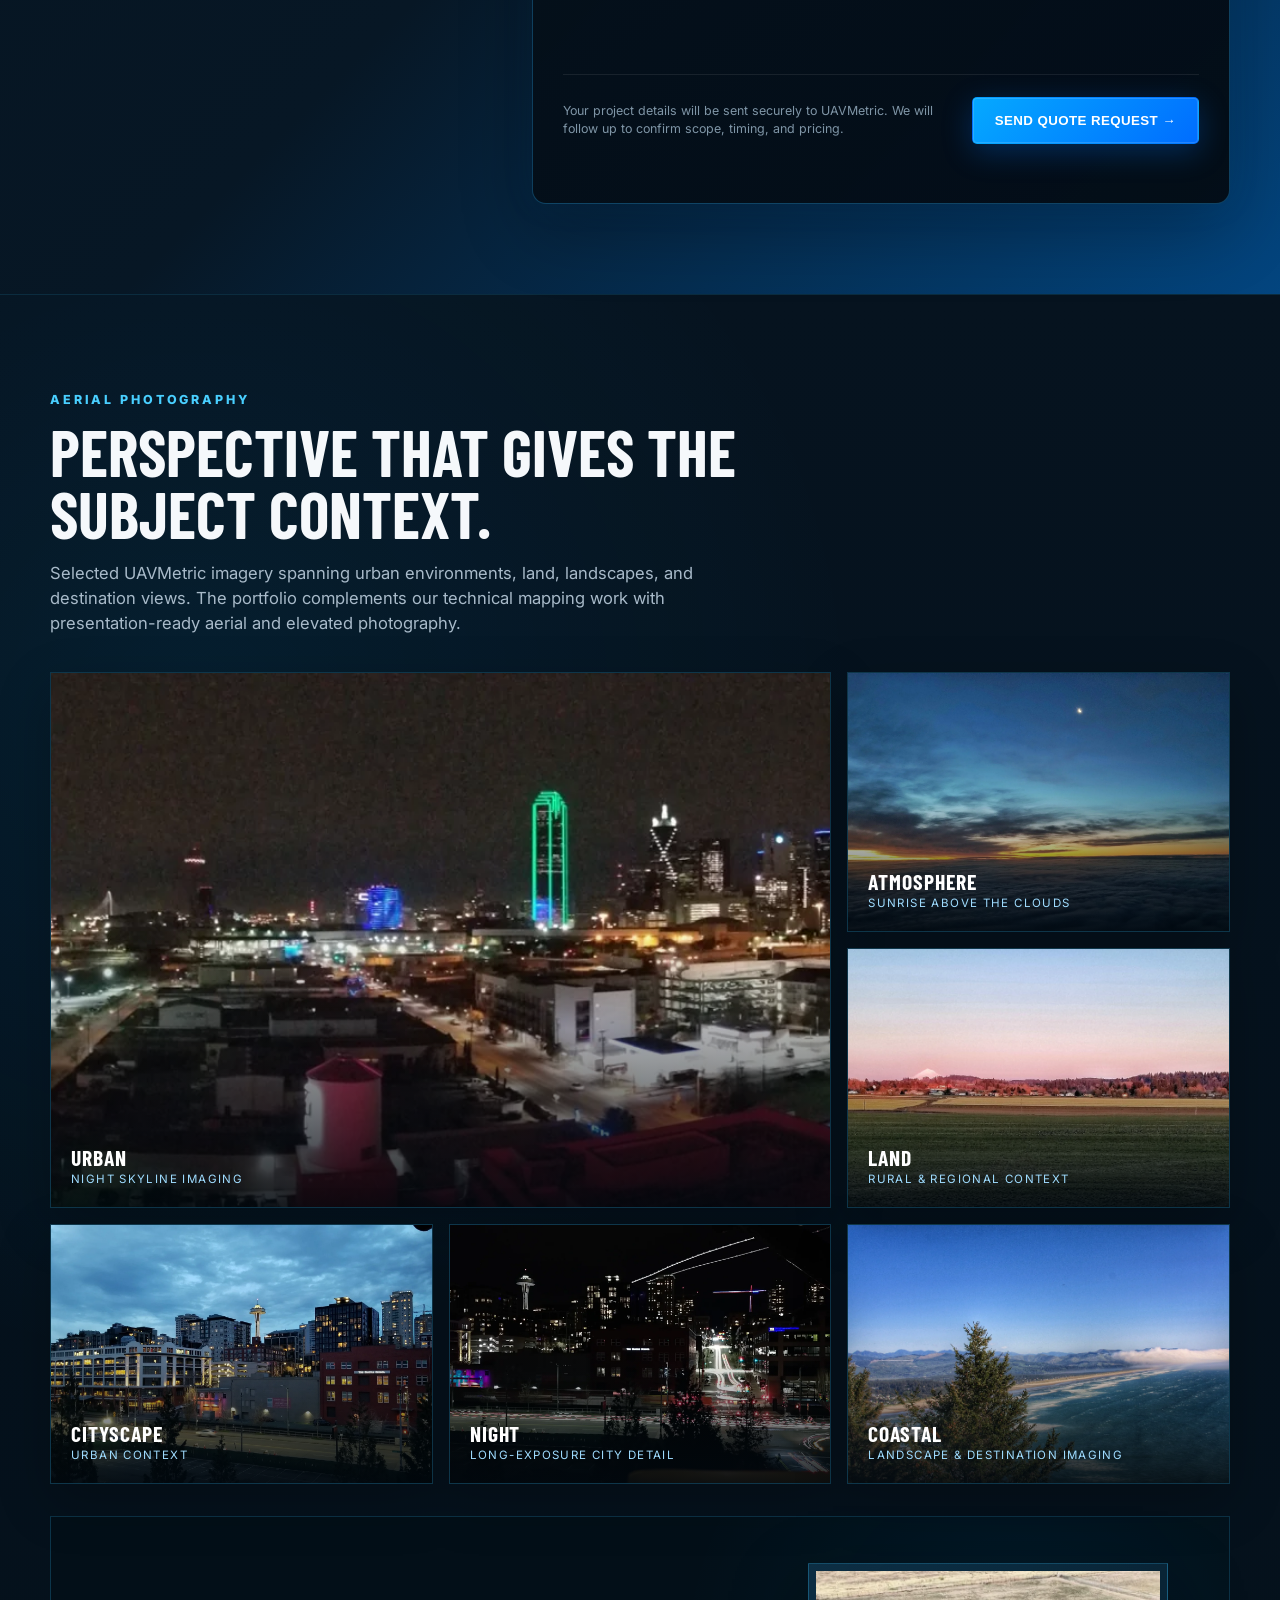
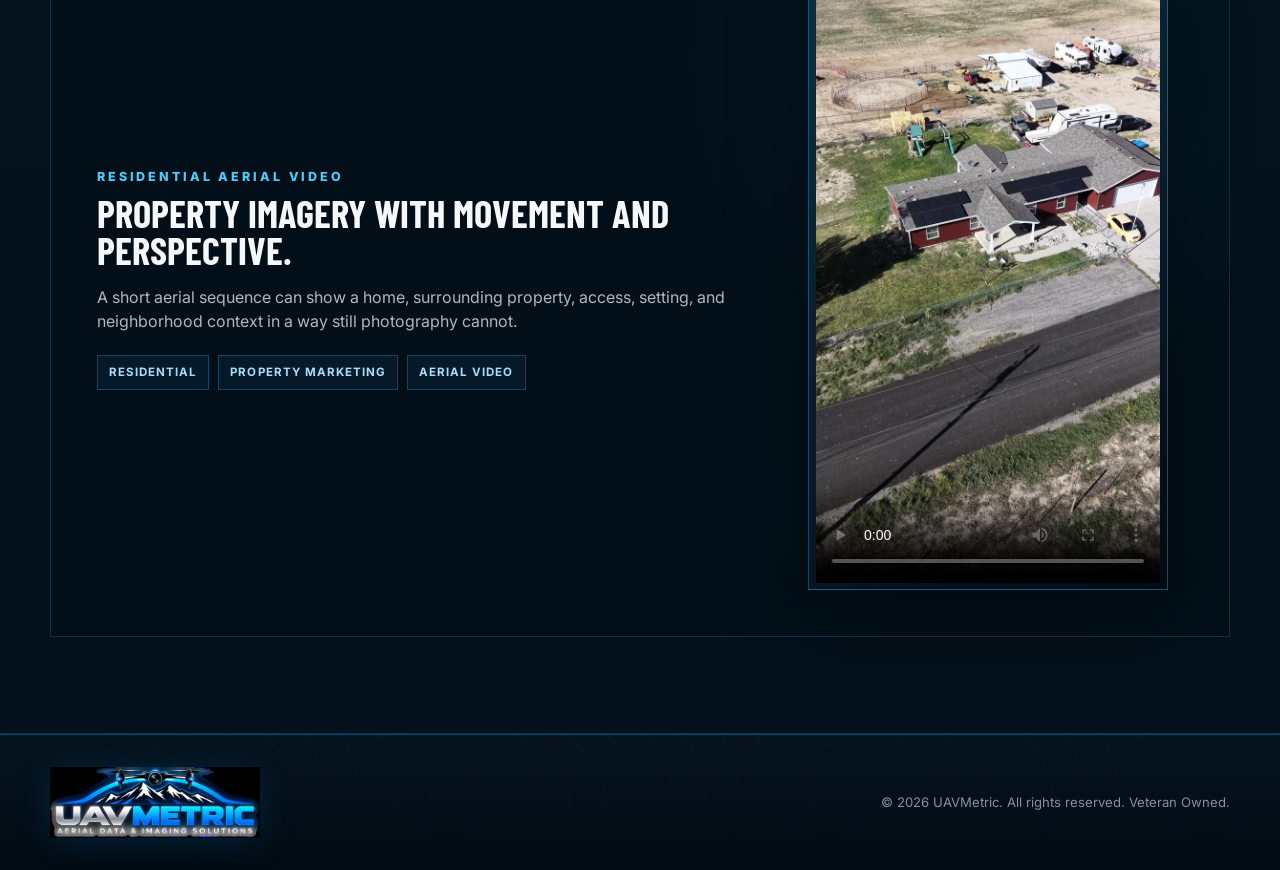
==== commit 9dff88b5: "Add files via upload" ====
--- a/public/index.html
+++ b/public/index.html
@@ -37,29 +37,301 @@
   </div>
 </header>
 <main id="main-content" id="top">
-  
-
-
-
-
-<section class="residential-video-showcase" id="residential-video">
-  <div class="container residential-video-grid">
-    <div class="residential-video-copy">
-      <div class="eyebrow">Residential Aerial Video</div>
-      <h2>Property imagery with movement and perspective.</h2>
-      <p>A short aerial sequence can show a home, surrounding property, access, setting, and neighborhood context in a way still photography cannot.</p>
-      <div class="residential-video-meta">
-        <span>Residential</span><span>Property Marketing</span><span>Aerial Video</span>
-      </div>
-    </div>
-    <div class="residential-video-frame">
-      <video controls playsinline preload="metadata" poster="assets/residential-aerial-video-poster.webp">
-        <source src="https://media.uavmetric.com/residential-aerial-video.mp4" type="video/mp4">
-        Your browser does not support embedded video.
-      </video>
-    </div>
+  <section class="hero">
+    <div class="hero-mountains" aria-hidden="true"></div>
+    <div class="container hero-grid">
+      <div class="hero-copy">
+        <picture><source srcset="assets/uavmetric-logo-dark.webp" type="image/webp"><img class="hero-logo" src="assets/uavmetric-logo-dark.png" alt="UAVMetric"></picture>
+        <div class="eyebrow">Drone Mapping • Site Documentation • Aerial Imaging</div>
+        <h1>Precision Data<br><span>From a Higher Perspective.</span></h1>
+        <p>UAVMetric provides high-resolution aerial data, mapping, and imaging solutions for construction, development, land management, property documentation, and more.</p>
+        <div class="hero-actions"><a class="btn btn-primary" href="#contact">Request a Quote →</a><a class="btn btn-secondary" href="#projects">View Our Work →</a></div>
+        <div class="hero-points"><span>Accurate Data</span><span>Save Time & Costs</span><span>Professional Deliverables</span></div>
+      </div>
+      <aside class="hero-panel">
+        <div class="eyebrow">Higher Perspective. Real Solutions.</div>
+        <h2>Turn aerial imagery into useful project intelligence.</h2>
+        <p>Capture, document, measure, and communicate site conditions with professional aerial deliverables built around your project.</p>
+        <div class="metric-grid"><div><strong>2D</strong><span>Orthomosaic Mapping</span></div><div><strong>3D</strong><span>Site Models</span></div><div><strong>HI-RES</strong><span>Aerial Imaging</span></div><div><strong>FAST</strong><span>Efficient Capture</span></div></div>
+      </aside>
+    </div>
+  </section>
+
+  <section class="service-strip" id="service-overview"><div class="container service-grid">
+    <article class="service-mini"><div class="service-icon">⌖</div><h3>Mapping & 3D Modeling</h3><p>High-resolution orthomosaics, 3D models, and site visualization.</p></article>
+    <article class="service-mini"><div class="service-icon">◫</div><h3>Site Documentation</h3><p>Track progress, preserve conditions, and create a clear project record.</p></article>
+    <article class="service-mini"><div class="service-icon">◉</div><h3>Aerial Photography</h3><p>Professional aerial photos and imagery for projects and properties.</p></article>
+    <article class="service-mini"><div class="service-icon">⚙</div><h3>Custom Solutions</h3><p>Tailored aerial data workflows built around specific project needs.</p></article>
+  </div></section>
+
+  <section class="section section-dark services-expanded" id="services"><div class="container">
+  <div class="section-heading services-intro">
+    <div class="eyebrow">UAVMetric Services</div>
+    <h2>Aerial data built around the decisions you need to make.</h2>
+    <p>From a single property map to recurring construction documentation, UAVMetric turns professional drone capture into clear, useful deliverables for planning, measurement, communication, and recordkeeping.</p>
+  </div>
+
+  <div class="service-detail-grid">
+    <article class="service-detail">
+      <div class="service-kicker">01 / MAPPING & 3D MODELING</div>
+      <h3>See, measure, and understand the entire site.</h3>
+      <p>High-resolution mapping creates a current visual record of your property or project. Depending on the job, deliverables can include orthomosaics, measurements, elevation information, surface visualization, and three-dimensional site context.</p>
+      <div class="service-columns"><div><strong>Common Deliverables</strong><ul><li>High-resolution orthomosaic maps</li><li>Area & distance measurements</li><li>Elevation / terrain visualization</li><li>3D site models</li></ul></div><div><strong>Useful For</strong><ul><li>Land & property documentation</li><li>Construction and development</li><li>Site planning & communication</li><li>Existing-condition records</li></ul></div></div>
+      <a class="service-link" href="#projects">See the Walk Street mapping example →</a>
+    </article>
+
+    <article class="service-detail">
+      <div class="service-kicker">02 / SITE DOCUMENTATION</div>
+      <h3>Create a visual record you can return to.</h3>
+      <p>Document a site once or on a recurring schedule to preserve conditions and communicate progress. Consistent aerial viewpoints make it easier to compare changes over time and keep stakeholders informed.</p>
+      <div class="service-columns"><div><strong>Common Deliverables</strong><ul><li>Scheduled progress flights</li><li>Before-and-after imagery</li><li>Organized site photo records</li><li>Project overview imagery</li></ul></div><div><strong>Useful For</strong><ul><li>Construction progress</li><li>Property condition records</li><li>Owner / stakeholder updates</li><li>Project history & reporting</li></ul></div></div>
+      <a class="service-link" href="#contact">Plan site documentation →</a>
+    </article>
+
+    <article class="service-detail">
+      <div class="service-kicker">03 / AERIAL IMAGING</div>
+      <h3>Professional imagery from the perspective the project deserves.</h3>
+      <p>Capture clean, high-resolution aerial photographs that clearly show a property, site, structure, or surrounding context for presentations, documentation, marketing, and internal use.</p>
+      <div class="service-columns"><div><strong>Common Deliverables</strong><ul><li>High-resolution aerial photos</li><li>Property & site overviews</li><li>Detail and context imagery</li><li>Presentation-ready files</li></ul></div><div><strong>Useful For</strong><ul><li>Commercial properties</li><li>Land & acreage</li><li>Reports & presentations</li><li>Marketing & project updates</li></ul></div></div>
+      <a class="service-link" href="#contact">Request aerial imaging →</a>
+    </article>
+
+    <article class="service-detail service-detail-accent">
+      <div class="service-kicker">04 / CUSTOM AERIAL DATA SOLUTIONS</div>
+      <h3>Have a project that doesn't fit neatly into a box?</h3>
+      <p>Tell us what you need to understand, document, measure, or communicate. UAVMetric can build a capture and deliverable workflow around the actual goal instead of forcing every project into a standard package.</p>
+      <div class="custom-callout"><strong>Start with the outcome.</strong><span>Project location + goal + timeline is enough to begin the conversation.</span></div>
+      <a class="btn btn-primary" href="#contact">Discuss Your Project →</a>
+    </article>
+  </div>
+</div></section>
+
+  <section class="section featured" id="projects"><div class="container featured-grid">
+    <div><div class="eyebrow">Featured Project</div><h2>Walk Street Orthophoto</h2><div class="sub">Real Data. Real Results.</div><p>This UAVMetric deliverable combines a high-resolution orthomosaic with scale, orientation, and an on-map area measurement to turn aerial imagery into a useful site document.</p><ul class="checks"><li>11,465 sq ft measured area</li><li>High-resolution orthomosaic</li><li>Scale and north reference</li><li>Clear visual site documentation</li></ul><div class="featured-actions"><a class="btn btn-primary" href="walk-street-project.html">View Full Project →</a><a class="btn btn-secondary" href="#contact">Discuss a Similar Project →</a></div></div>
+    <div class="project-image"><picture><source srcset="assets/walk-street-orthophoto.webp" type="image/webp"><img loading="lazy" decoding="async" src="assets/walk-street-orthophoto.png" alt="Walk Street Orthophoto by UAVMetric showing an 11,465 square foot measured area"></picture></div>
+  </div></section>
+
+  <section class="section project-gallery" aria-labelledby="gallery-title"><div class="container">
+    <div class="gallery-heading"><div><div class="eyebrow">Project Gallery</div><h2 id="gallery-title">See the data. Understand the site.</h2></div><p>Real UAVMetric deliverables presented the way clients use them: clear, measurable, and easy to communicate.</p></div>
+    <div class="gallery-grid">
+      <article class="gallery-card gallery-card-wide"><div class="gallery-media"><picture><source srcset="assets/walk-street-orthophoto.webp" type="image/webp"><img loading="lazy" decoding="async" src="assets/walk-street-orthophoto.png" alt="Complete Walk Street orthophoto deliverable"></picture></div><div class="gallery-copy"><span>01 / ORTHOMOSAIC</span><h3>Complete Site Overview</h3><p>A high-resolution, top-down site image that brings the entire property into one clear visual reference.</p></div></article>
+      <article class="gallery-card"><div class="gallery-media"><picture><source srcset="assets/walk-street-property-measurement.webp" type="image/webp"><img loading="lazy" decoding="async" src="assets/walk-street-property-measurement.png" alt="Walk Street property measurement interface"></picture></div><div class="gallery-copy"><span>02 / SITE MEASUREMENT</span><h3>Property Measurement</h3><p>Measure perimeter, area, and volume directly against the mapped site for planning and documentation.</p></div></article>
+      <article class="gallery-card"><div class="gallery-media"><picture><source srcset="assets/walk-street-roof-measurement.webp" type="image/webp"><img loading="lazy" decoding="async" src="assets/walk-street-roof-measurement.png" alt="Walk Street roof measurement detail"></picture></div><div class="gallery-copy"><span>03 / DETAIL MEASUREMENT</span><h3>Structure-Level Detail</h3><p>Zoom into individual structures and extract useful measurements while retaining a clear visual record.</p></div></article>
+      <article class="gallery-card"><div class="gallery-media"><picture><source srcset="assets/walk-street-elevation.webp" type="image/webp"><img loading="lazy" decoding="async" src="assets/walk-street-elevation.png" alt="Walk Street elevation and terrain visualization"></picture></div><div class="gallery-copy"><span>04 / TERRAIN DATA</span><h3>Elevation Visualization</h3><p>Surface and elevation views reveal terrain, structures, vegetation, and relative height across the site.</p></div></article>
+      <article class="gallery-card"><div class="gallery-media"><picture><source srcset="assets/walk-street-analysis.webp" type="image/webp"><img loading="lazy" decoding="async" src="assets/walk-street-analysis.png" alt="Walk Street colorized surface analysis"></picture></div><div class="gallery-copy"><span>05 / SURFACE ANALYSIS</span><h3>Data Visualization</h3><p>Colorized analysis layers help communicate site conditions that are difficult to interpret from imagery alone.</p></div></article>
+      <article class="gallery-card gallery-card-wide"><div class="gallery-media"><picture><source srcset="assets/walk-street-3d.webp" type="image/webp"><img loading="lazy" decoding="async" src="assets/walk-street-3d.png" alt="Walk Street three-dimensional site model"></picture></div><div class="gallery-copy"><span>06 / 3D MODEL</span><h3>Three-Dimensional Site Context</h3><p>Reconstructed site views provide a more intuitive perspective for understanding structures, terrain, access, and surrounding conditions.</p></div></article>
+    </div>
+    <div class="gallery-cta"><div><strong>More UAVMetric work will be added as projects are completed.</strong><span>Have a property or site you want documented?</span></div><div class="gallery-cta-actions"><a class="btn btn-secondary" href="walk-street-project.html">View Full Case Study →</a><a class="btn btn-primary" href="#contact">Start Your Project →</a></div></div>
+  </div></section>
+
+  <section class="section about-section" id="about">
+  <div class="container about-grid">
+    <div class="about-copy">
+      <div class="eyebrow">About UAVMetric</div>
+      <h2>More than a drone in the air.</h2>
+      <div class="about-lead">Aerial data should be useful after the flight is over.</div>
+      <p>UAVMetric is a veteran-owned aerial data and imaging company focused on turning drone capture into clear, professional project information. The goal is not simply to deliver impressive aerial photos—it is to provide organized visual data that helps clients document conditions, understand sites, communicate progress, and make better-informed decisions.</p>
+      <p>Every project starts with the outcome. What needs to be seen? What needs to be measured or documented? Who needs to use the information? From there, UAVMetric builds the capture and deliverable approach around the actual project instead of forcing every client into the same package.</p>
+
+      <div class="about-signature">
+        <span>UAVMETRIC APPROACH</span>
+        <strong>Capture with purpose. Deliver with clarity.</strong>
+      </div>
+      <a class="btn btn-primary" href="#contact">Talk About Your Project →</a>
+    </div>
+
+    <div class="about-panel">
+      <div class="about-panel-top">
+        <span>MISSION / 01</span>
+        <h3>Higher perspective.<br>Real solutions.</h3>
+        <p>Professional aerial services built around practical project needs—not technology for technology's sake.</p>
+      </div>
+
+      <div class="about-principles">
+        <article><div class="principle-num">01</div><div><h4>Mission First</h4><p>Define the project goal before choosing the flight, data, or deliverable.</p></div></article>
+        <article><div class="principle-num">02</div><div><h4>Professional Operations</h4><p>Plan carefully, operate responsibly, and treat every site like a professional work environment.</p></div></article>
+        <article><div class="principle-num">03</div><div><h4>Useful Deliverables</h4><p>Organize the final output so clients can understand it, share it, and put it to work.</p></div></article>
+        <article><div class="principle-num">04</div><div><h4>Client Focused</h4><p>Build the workflow around the information the client actually needs.</p></div></article>
+      </div>
+    </div>
+  </div>
+
+  <div class="container trust-strip">
+    <div class="trust-item"><span>★</span><strong>Veteran Owned</strong><small>Discipline • Integrity • Results</small></div>
+    <div class="trust-item"><span>✓</span><strong>Safety Focused</strong><small>Responsible flight planning</small></div>
+    <div class="trust-item"><span>◎</span><strong>Project Driven</strong><small>Solutions matched to the goal</small></div>
+    <div class="trust-item"><span>◫</span><strong>Professional Output</strong><small>Clear, organized deliverables</small></div>
   </div>
 </section>
+
+  <section class="section section-dark"><div class="container"><div class="section-heading"><div class="eyebrow">How It Works</div><h2>Simple from first call to final delivery.</h2></div><div class="process-grid">
+    <div class="process-step"><div class="step-num">1</div><h3>Tell us about the project</h3><p>Share the location, goal, timeline, and information you need.</p></div>
+    <div class="process-step"><div class="step-num">2</div><h3>We plan the mission</h3><p>We define the capture approach and coordinate the site visit.</p></div>
+    <div class="process-step"><div class="step-num">3</div><h3>We capture the site</h3><p>Aerial imagery and project data are collected efficiently and professionally.</p></div>
+    <div class="process-step"><div class="step-num">4</div><h3>You receive the deliverables</h3><p>Your project files are organized and prepared for practical use.</p></div>
+  </div></div></section>
+
+  <section class="section contact-section" id="contact">
+  <div class="container quote-layout">
+    <div class="quote-intro">
+      <div class="eyebrow">Start a Project</div>
+      <h2>Request a Quote</h2>
+      <p class="lead">Give us a few details about the site and what you need. UAVMetric will use that information to recommend the right capture and deliverable approach.</p>
+
+      <div class="quote-expect">
+        <div><span>01</span><strong>Tell us the goal</strong><p>Mapping, documentation, aerial imagery, 3D modeling, or something custom.</p></div>
+        <div><span>02</span><strong>Share the site</strong><p>Location, approximate size, timeline, and any useful project details.</p></div>
+        <div><span>03</span><strong>We follow up</strong><p>We review the project and contact you to confirm scope, timing, and pricing.</p></div>
+      </div>
+
+      <div class="contact-details quote-contact">
+        <span>Prefer email?</span>
+        <a href="mailto:Cody@uavmetric.com">Cody@uavmetric.com</a>
+      </div>
+    </div>
+
+    <form class="quote-form" id="quoteForm" method="POST" action="/api/quote">
+      <div class="form-section-head">
+        <span>01 / CONTACT</span>
+        <h3>Who should we contact?</h3>
+      </div>
+
+      <div class="form-grid">
+        <label>Full Name
+          <input type="text" name="name" autocomplete="name" required>
+        </label>
+        <label>Company / Organization
+          <input type="text" name="company" autocomplete="organization">
+        </label>
+        <label>Email
+          <input type="email" name="email" autocomplete="email" required>
+        </label>
+        <label>Phone
+          <input type="tel" name="phone" autocomplete="tel">
+        </label>
+      </div>
+
+      <div class="form-section-head">
+        <span>02 / PROJECT</span>
+        <h3>What do you need?</h3>
+      </div>
+
+      <fieldset class="service-choice">
+        <legend class="sr-only">Select project services</legend>
+        <label><input type="checkbox" name="service" value="Mapping & 3D Modeling"><span>Mapping & 3D Modeling</span></label>
+        <label><input type="checkbox" name="service" value="Site Documentation"><span>Site Documentation</span></label>
+        <label><input type="checkbox" name="service" value="Aerial Imaging"><span>Aerial Imaging</span></label>
+        <label><input type="checkbox" name="service" value="Custom / Not Sure"><span>Custom / Not Sure</span></label>
+      </fieldset>
+
+      <div class="form-grid">
+        <label class="full">Project Location / Address
+          <input type="text" name="location" placeholder="City, address, parcel, or general area" required>
+        </label>
+        <label>Approximate Site Size
+          <select name="site_size">
+            <option value="">Select if known</option>
+            <option>Under 1 acre</option>
+            <option>1–5 acres</option>
+            <option>5–25 acres</option>
+            <option>25–100 acres</option>
+            <option>100+ acres</option>
+            <option>Not sure</option>
+          </select>
+        </label>
+        <label>Desired Timeline
+          <select name="timeline">
+            <option value="">Select a timeframe</option>
+            <option>As soon as possible</option>
+            <option>Within 1 week</option>
+            <option>Within 2–4 weeks</option>
+            <option>More than 1 month out</option>
+            <option>Recurring / ongoing</option>
+            <option>Flexible / not sure</option>
+          </select>
+        </label>
+      </div>
+
+      <div class="form-section-head">
+        <span>03 / DETAILS</span>
+        <h3>What should we know?</h3>
+      </div>
+
+      <label class="full">Project Description
+        <textarea name="message" rows="6" placeholder="What are you trying to document, measure, visualize, or communicate?" required></textarea>
+      </label>
+
+      <label class="reference-check">
+        <input type="checkbox" name="reference_files" value="Yes">
+        <span>I have plans, photos, or reference files I can send after submitting.</span>
+      </label>
+
+      <div class="turnstile-wrap">
+          <div class="cf-turnstile" data-sitekey="YOUR_TURNSTILE_SITE_KEY" data-theme="dark"></div>
+        </div>
+        <div class="quote-submit-row">
+        <p>Your project details will be sent securely to UAVMetric. We will follow up to confirm scope, timing, and pricing.</p>
+        <button class="btn btn-primary" type="submit">Send Quote Request →</button>
+      </div>
+      <div class="form-status" id="formStatus" role="status" aria-live="polite"></div>
+    </form>
+  </div>
+</section>
+
+<section class="aerial-portfolio" id="aerial-photography">
+  <div class="container">
+    <div class="section-heading aerial-portfolio-heading">
+      <div class="eyebrow">Aerial Photography</div>
+      <h2>Perspective that gives the subject context.</h2>
+      <p>Selected UAVMetric imagery spanning urban environments, land, landscapes, and destination views. The portfolio complements our technical mapping work with presentation-ready aerial and elevated photography.</p>
+    </div>
+
+    <div class="aerial-photo-grid">
+      <a class="aerial-photo aerial-photo-featured" href="assets/dallas-night-panorama.webp" target="_blank" rel="noopener" aria-label="Open Dallas night skyline panorama">
+        <img loading="lazy" decoding="async" src="assets/dallas-night-panorama.webp" alt="Wide nighttime city skyline panorama">
+        <span class="aerial-photo-label"><strong>Urban</strong><small>Night Skyline Imaging</small></span>
+      </a>
+      <a class="aerial-photo" href="assets/cloud-sunrise.webp" target="_blank" rel="noopener" aria-label="Open sunrise above clouds photograph">
+        <img loading="lazy" decoding="async" src="assets/cloud-sunrise.webp" alt="Sunrise above a dense cloud layer">
+        <span class="aerial-photo-label"><strong>Atmosphere</strong><small>Sunrise Above the Clouds</small></span>
+      </a>
+      <a class="aerial-photo" href="assets/rural-mountain-panorama.webp" target="_blank" rel="noopener" aria-label="Open rural landscape panorama">
+        <img loading="lazy" decoding="async" src="assets/rural-mountain-panorama.webp" alt="Wide rural landscape with fields and distant mountain">
+        <span class="aerial-photo-label"><strong>Land</strong><small>Rural &amp; Regional Context</small></span>
+      </a>
+      <a class="aerial-photo" href="assets/seattle-space-needle.webp" target="_blank" rel="noopener" aria-label="Open Seattle city photograph">
+        <img loading="lazy" decoding="async" src="assets/seattle-space-needle.webp" alt="Elevated city view with the Space Needle">
+        <span class="aerial-photo-label"><strong>Cityscape</strong><small>Urban Context</small></span>
+      </a>
+      <a class="aerial-photo" href="assets/seattle-night-trails.webp" target="_blank" rel="noopener" aria-label="Open nighttime city long exposure">
+        <img loading="lazy" decoding="async" src="assets/seattle-night-trails.webp" alt="Night city view with traffic light trails">
+        <span class="aerial-photo-label"><strong>Night</strong><small>Long-Exposure City Detail</small></span>
+      </a>
+      <a class="aerial-photo aerial-photo-wide" href="assets/oregon-coast-fog.webp" target="_blank" rel="noopener" aria-label="Open coastal landscape photograph">
+        <img loading="lazy" decoding="async" src="assets/oregon-coast-fog.webp" alt="Elevated coastal view with ocean, mountains, and fog">
+        <span class="aerial-photo-label"><strong>Coastal</strong><small>Landscape &amp; Destination Imaging</small></span>
+      </a>
+    </div>
+    
+<div class="aerial-video-feature" id="residential-video">
+  <div class="aerial-video-copy">
+    <span class="eyebrow">Residential Aerial Video</span>
+    <h3>Property imagery with movement and perspective.</h3>
+    <p>A short aerial sequence can show a home, surrounding property, access, setting, and neighborhood context in a way still photography cannot.</p>
+    <div class="residential-video-meta">
+      <span>Residential</span><span>Property Marketing</span><span>Aerial Video</span>
+    </div>
+  </div>
+  <div class="residential-video-frame">
+    <video controls playsinline preload="metadata" poster="assets/residential-aerial-video-poster.webp">
+      <source src="https://media.uavmetric.com/residential-aerial-video.mp4" type="video/mp4">
+      Your browser does not support embedded video.
+    </video>
+  </div>
+</div>
+  </div>
+</section>
+
 
 </main>
 <footer class="site-footer"><div class="container footer-wrap"><a class="brand footer-brand" href="#top"><picture><source srcset="assets/uavmetric-logo-dark.webp" type="image/webp"><img src="assets/uavmetric-logo-dark.png" alt="UAVMetric"></picture></a><div class="footer-copy">© <span id="year"></span> UAVMetric. All rights reserved. Veteran Owned.</div></div></footer>
--- a/public/styles.css
+++ b/public/styles.css
@@ -445,69 +445,37 @@
 @media(max-width:620px){.aerial-photo-wide{grid-column:1}.aerial-portfolio-note{padding:18px}}
 
 
-/* Residential aerial video */
-.residential-video-showcase {
-  padding: 92px 0;
+/* Residential aerial video inside the Aerial Photography portfolio */
+.aerial-video-feature{
+  margin-top:32px;
+  display:grid;
+  grid-template-columns:minmax(0,1fr) minmax(260px,390px);
+  gap:clamp(28px,5vw,72px);
+  align-items:center;
+  padding:clamp(26px,4vw,46px);
+  border:1px solid rgba(53,190,255,.2);
   background:
-    radial-gradient(circle at 78% 30%, rgba(0, 174, 255, .09), transparent 32%),
-    #030d16;
-  border-bottom: 1px solid rgba(52, 190, 255, .14);
-}
-.residential-video-grid {
-  display: grid;
-  grid-template-columns: minmax(0, 1fr) minmax(280px, 430px);
-  gap: clamp(42px, 7vw, 96px);
-  align-items: center;
-}
-.residential-video-copy p { max-width: 640px; color: rgba(255,255,255,.7); }
-.residential-video-meta { display:flex; flex-wrap:wrap; gap:9px; margin-top:24px; }
-.residential-video-meta span {
-  padding:8px 11px;
-  border:1px solid rgba(41,185,255,.28);
-  background:rgba(8,34,52,.58);
-  color:#a9def8;
-  font-size:.72rem;
-  font-weight:700;
-  letter-spacing:.09em;
-  text-transform:uppercase;
-}
-.residential-video-frame {
-  position:relative;
-  width:min(100%,390px);
-  margin-inline:auto;
-  padding:8px;
+    radial-gradient(circle at 82% 20%,rgba(0,174,255,.08),transparent 30%),
+    rgba(3,15,25,.88);
+}
+.aerial-video-copy h3{font-size:clamp(1.7rem,3vw,2.6rem);margin:.5rem 0 1rem;}
+.aerial-video-copy p{max-width:650px;color:rgba(255,255,255,.7);}
+.residential-video-meta{display:flex;flex-wrap:wrap;gap:9px;margin-top:22px;}
+.residential-video-meta span{
+  padding:8px 11px;border:1px solid rgba(41,185,255,.28);
+  background:rgba(8,34,52,.58);color:#a9def8;font-size:.72rem;
+  font-weight:700;letter-spacing:.09em;text-transform:uppercase;
+}
+.residential-video-frame{
+  position:relative;width:min(100%,360px);margin-inline:auto;padding:7px;
   border:1px solid rgba(54,194,255,.32);
   background:linear-gradient(145deg,rgba(18,61,88,.65),rgba(2,12,20,.94));
-  box-shadow:0 30px 80px rgba(0,0,0,.38);
-}
-.residential-video-frame::before,
-.residential-video-frame::after {
-  content:"";
-  position:absolute;
-  width:36px;
-  height:36px;
-  pointer-events:none;
-}
-.residential-video-frame::before {
-  top:-1px; left:-1px;
-  border-top:2px solid #21bfff;
-  border-left:2px solid #21bfff;
-}
-.residential-video-frame::after {
-  right:-1px; bottom:-1px;
-  border-right:2px solid #21bfff;
-  border-bottom:2px solid #21bfff;
-}
-.residential-video-frame video {
-  display:block;
-  width:100%;
-  height:auto;
-  aspect-ratio:9/16;
-  object-fit:cover;
-  background:#000;
-}
-@media (max-width:820px) {
-  .residential-video-showcase { padding:70px 0; }
-  .residential-video-grid { grid-template-columns:1fr; }
-  .residential-video-frame { width:min(82vw,390px); }
-}
+  box-shadow:0 28px 70px rgba(0,0,0,.36);
+}
+.residential-video-frame video{
+  display:block;width:100%;height:auto;aspect-ratio:9/16;object-fit:cover;background:#000;
+}
+@media (max-width:820px){
+  .aerial-video-feature{grid-template-columns:1fr;}
+  .residential-video-frame{width:min(82vw,360px);}
+}
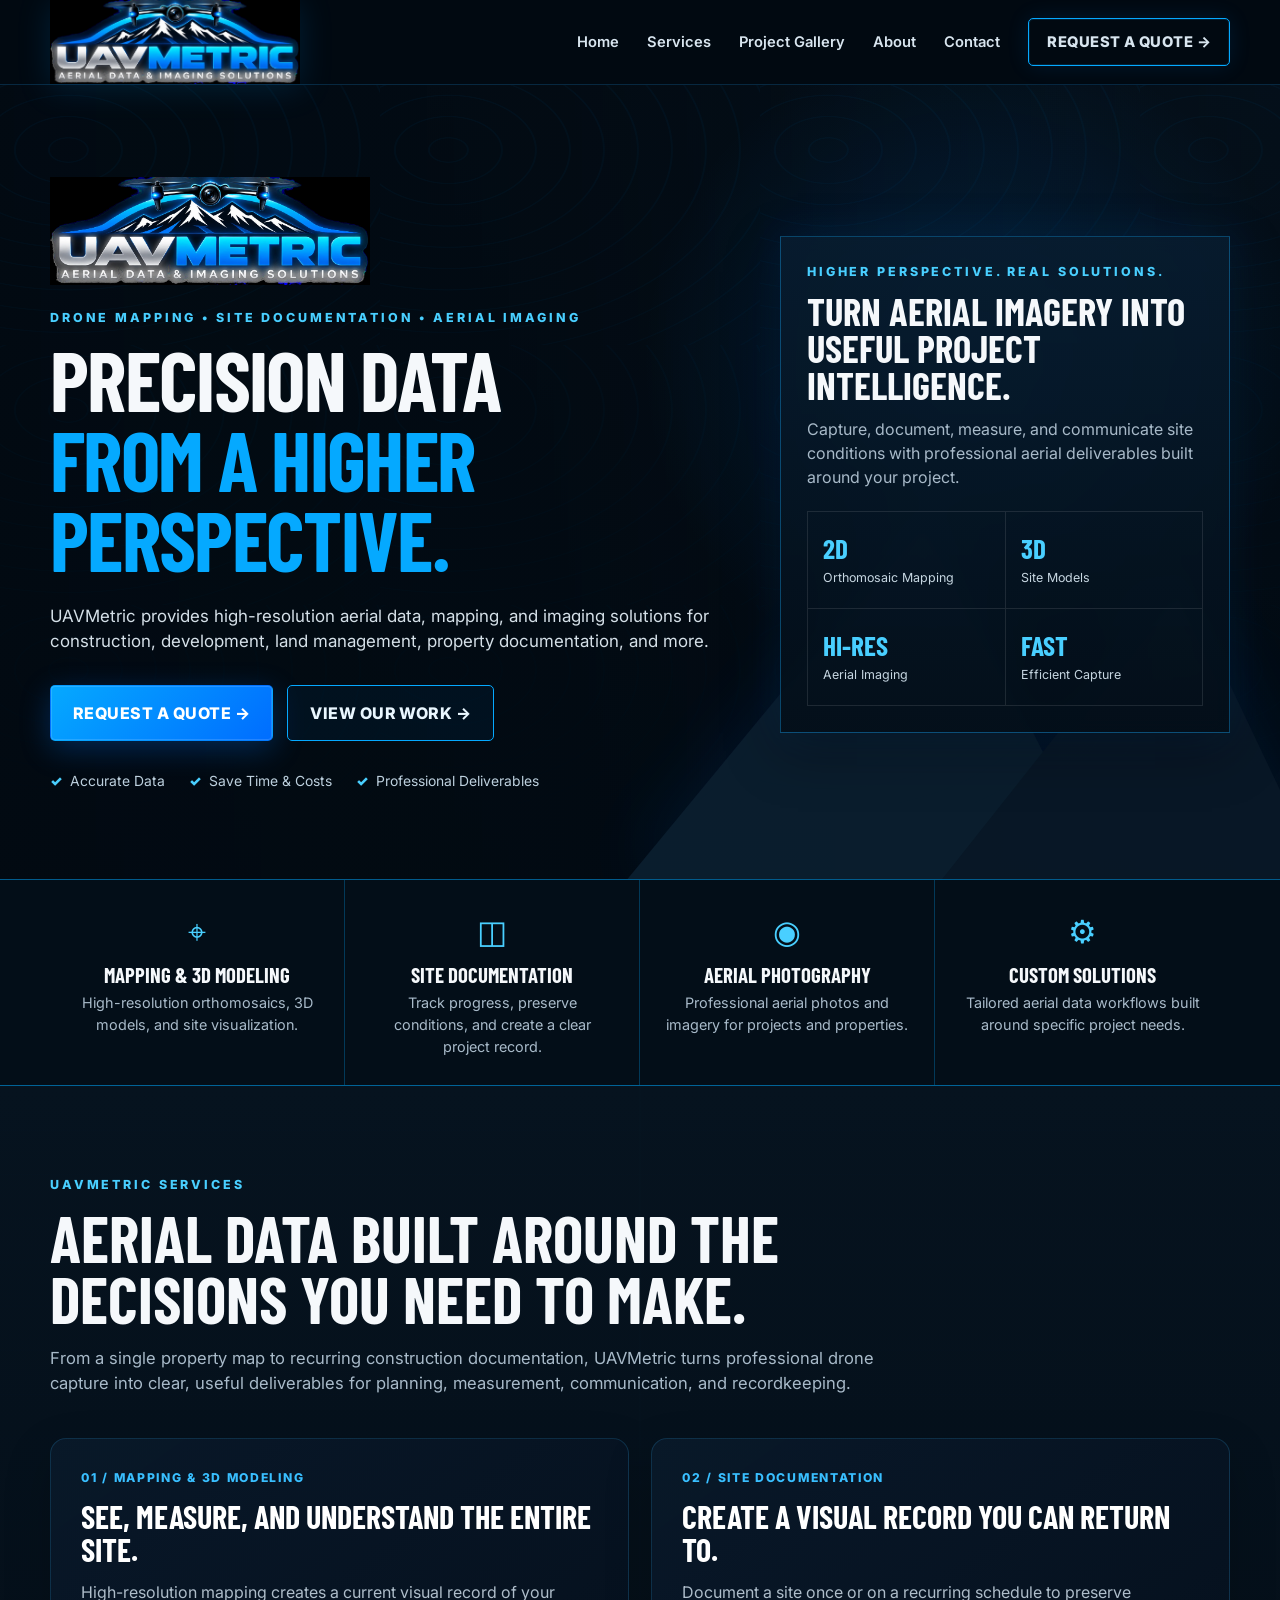
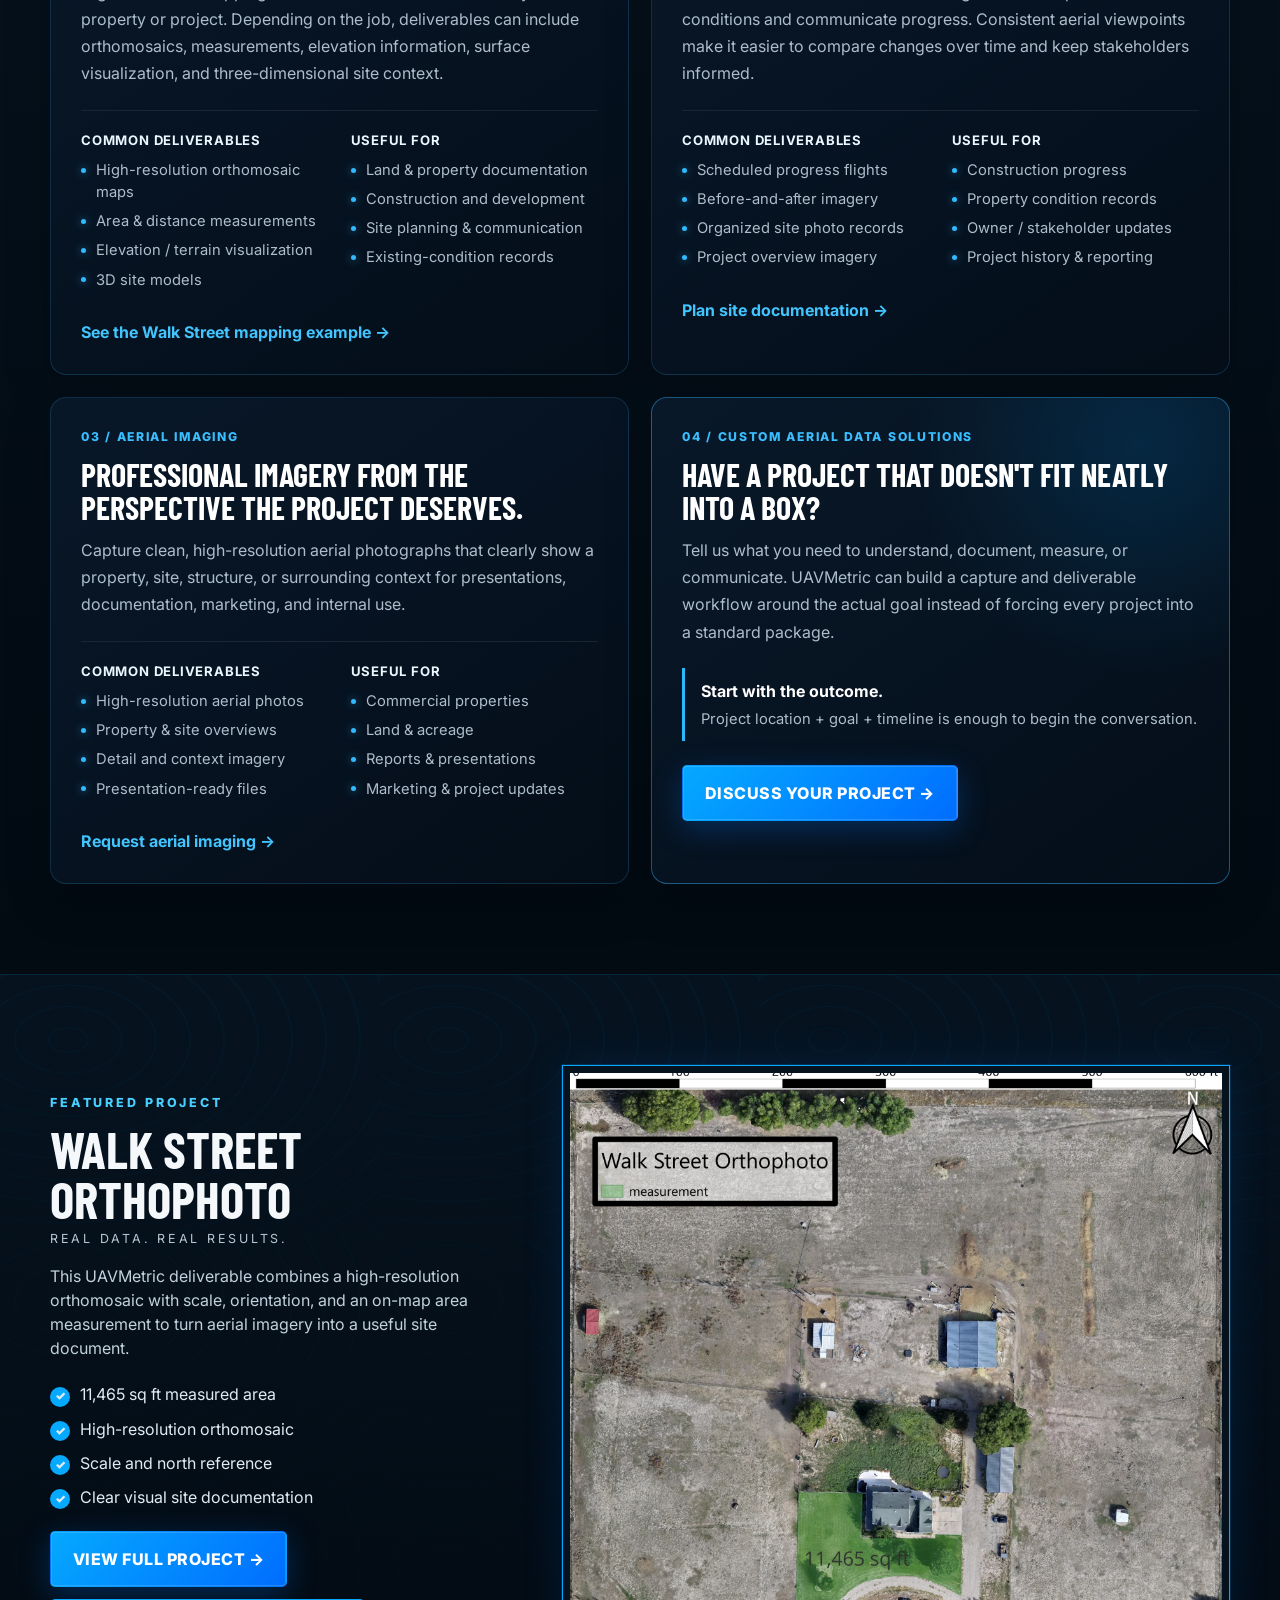
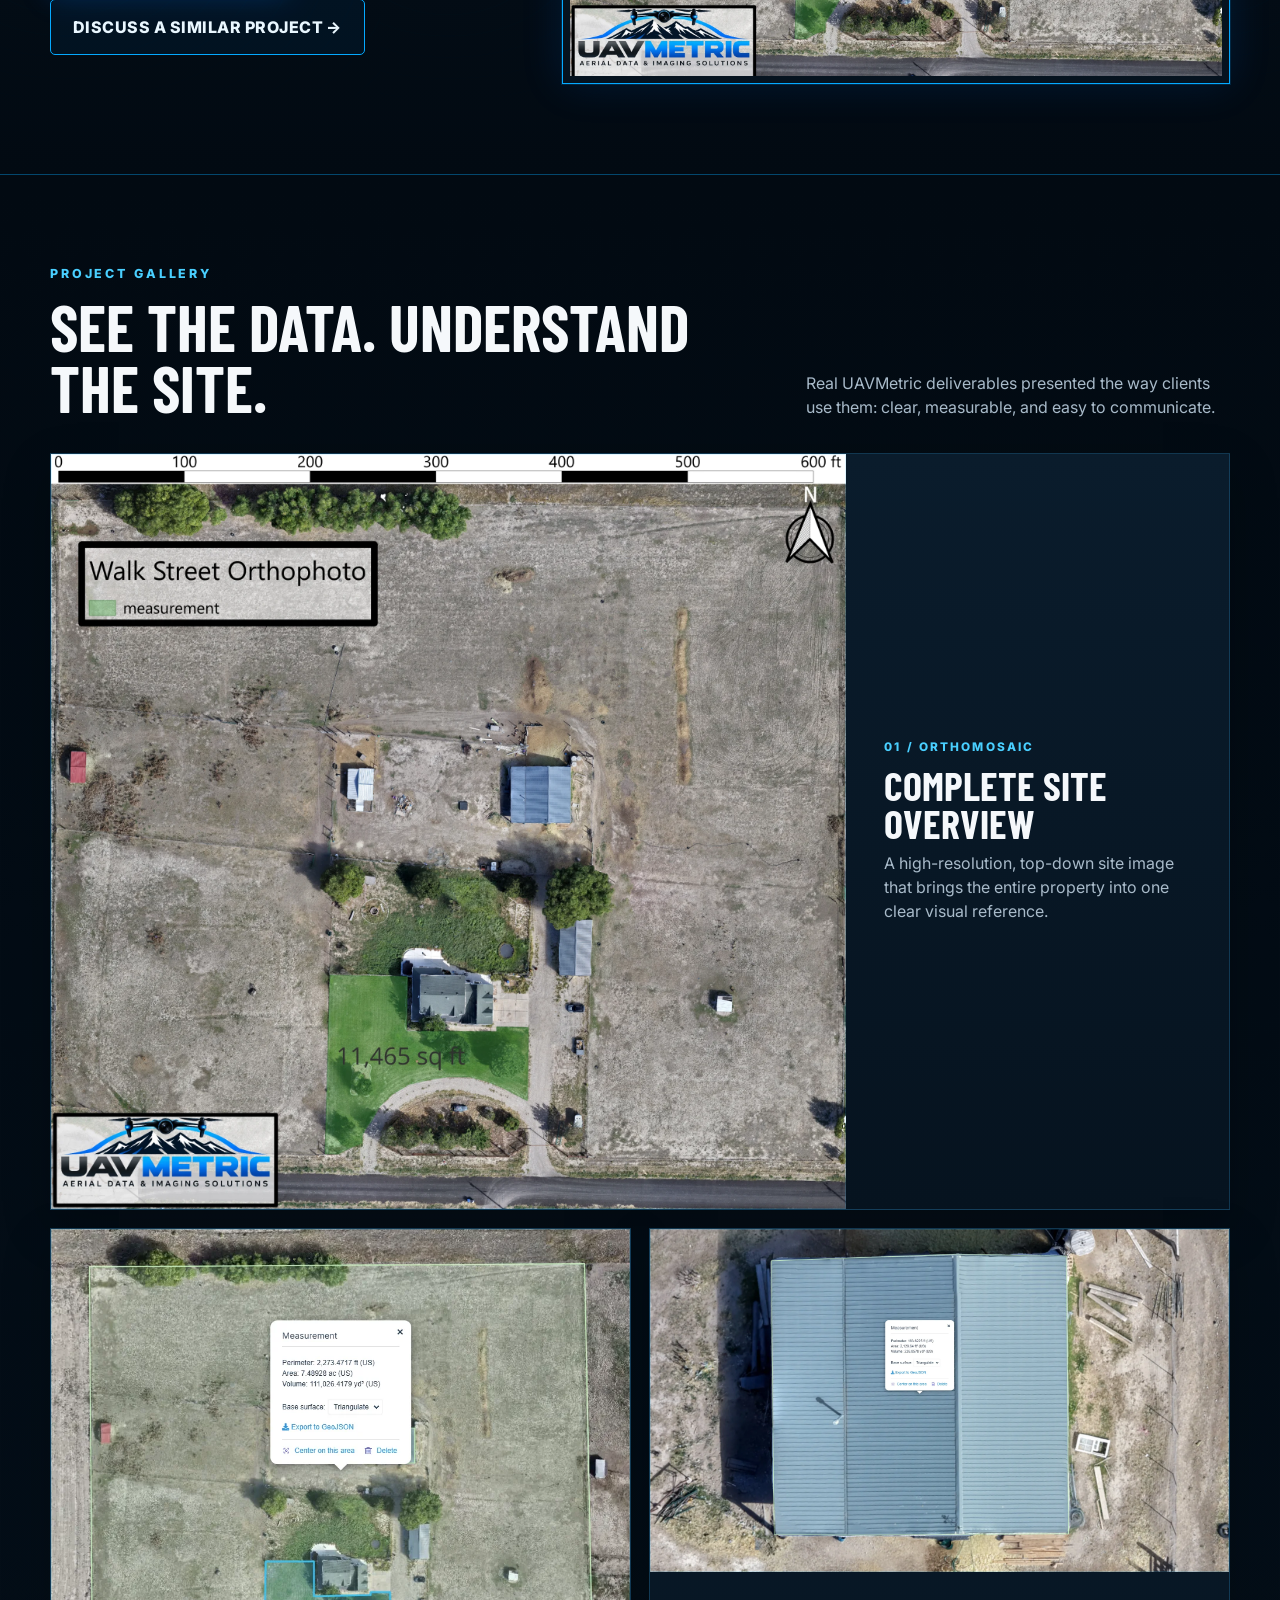
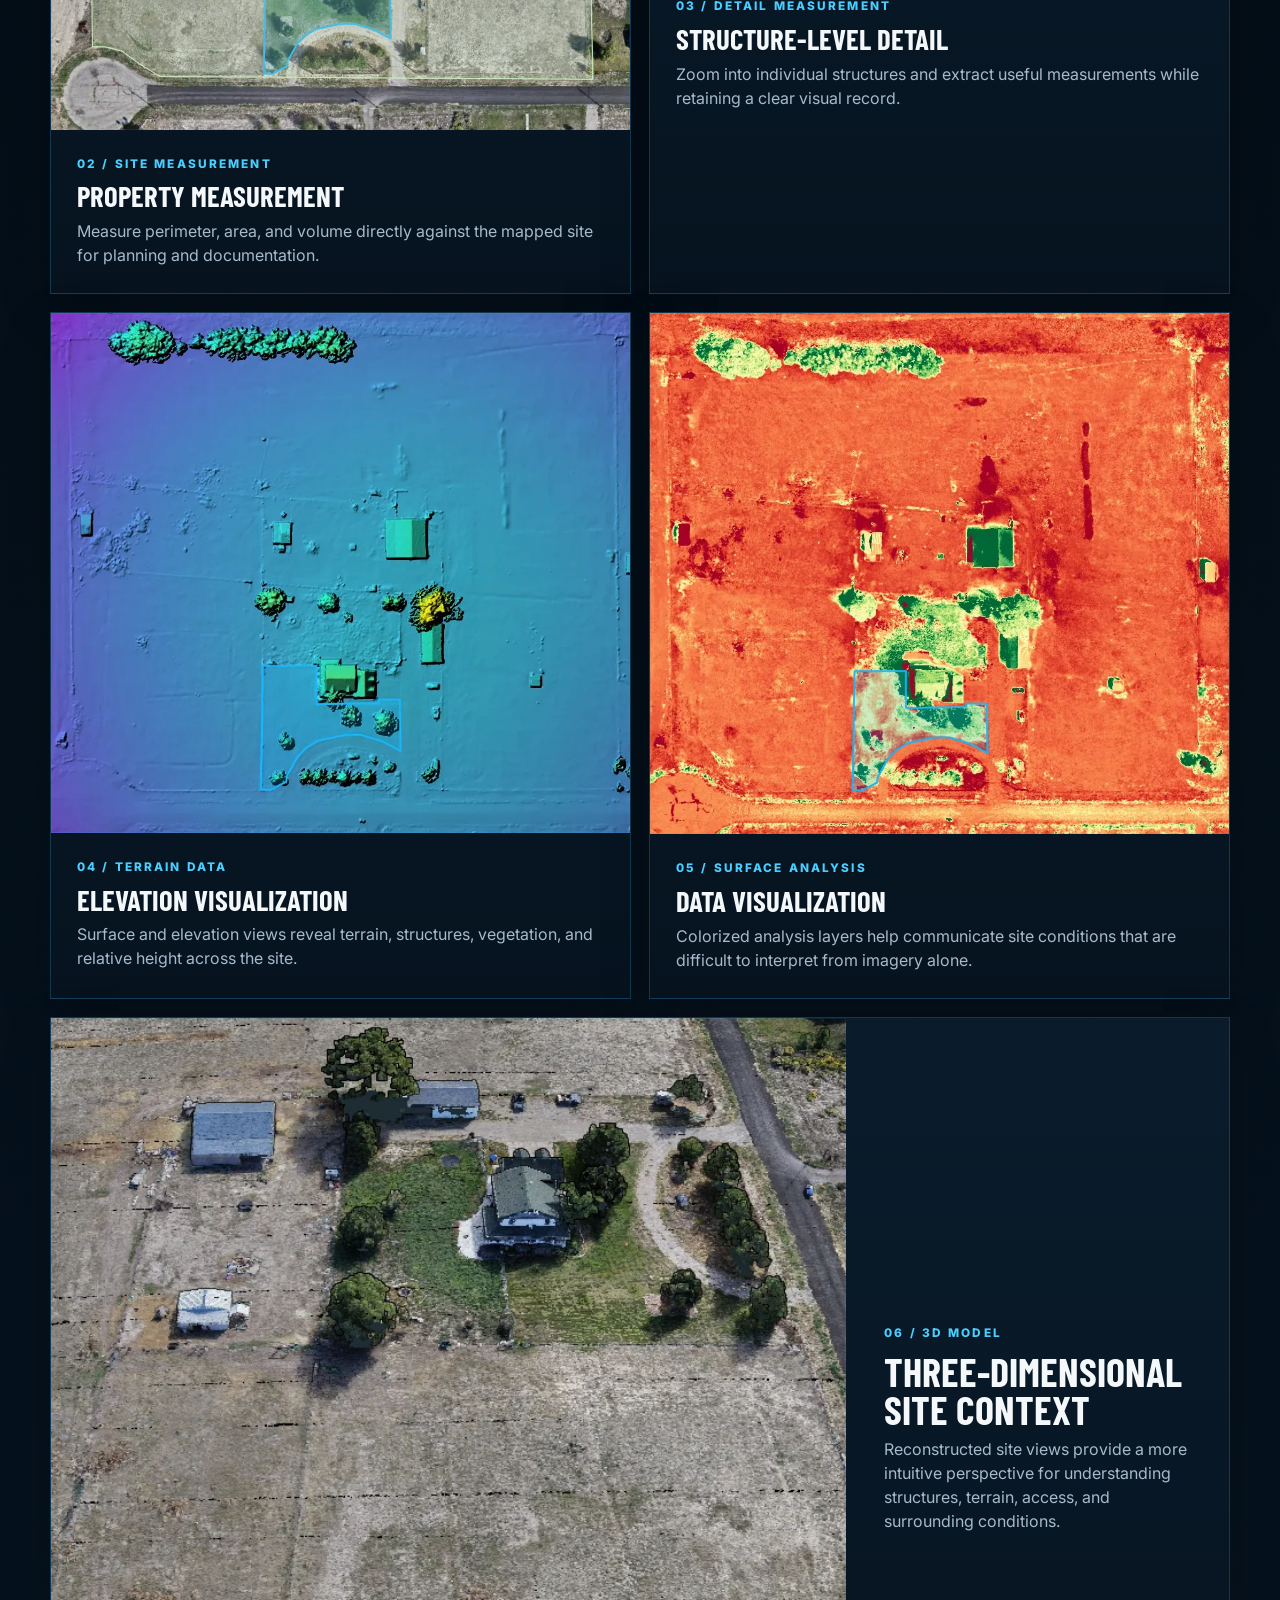
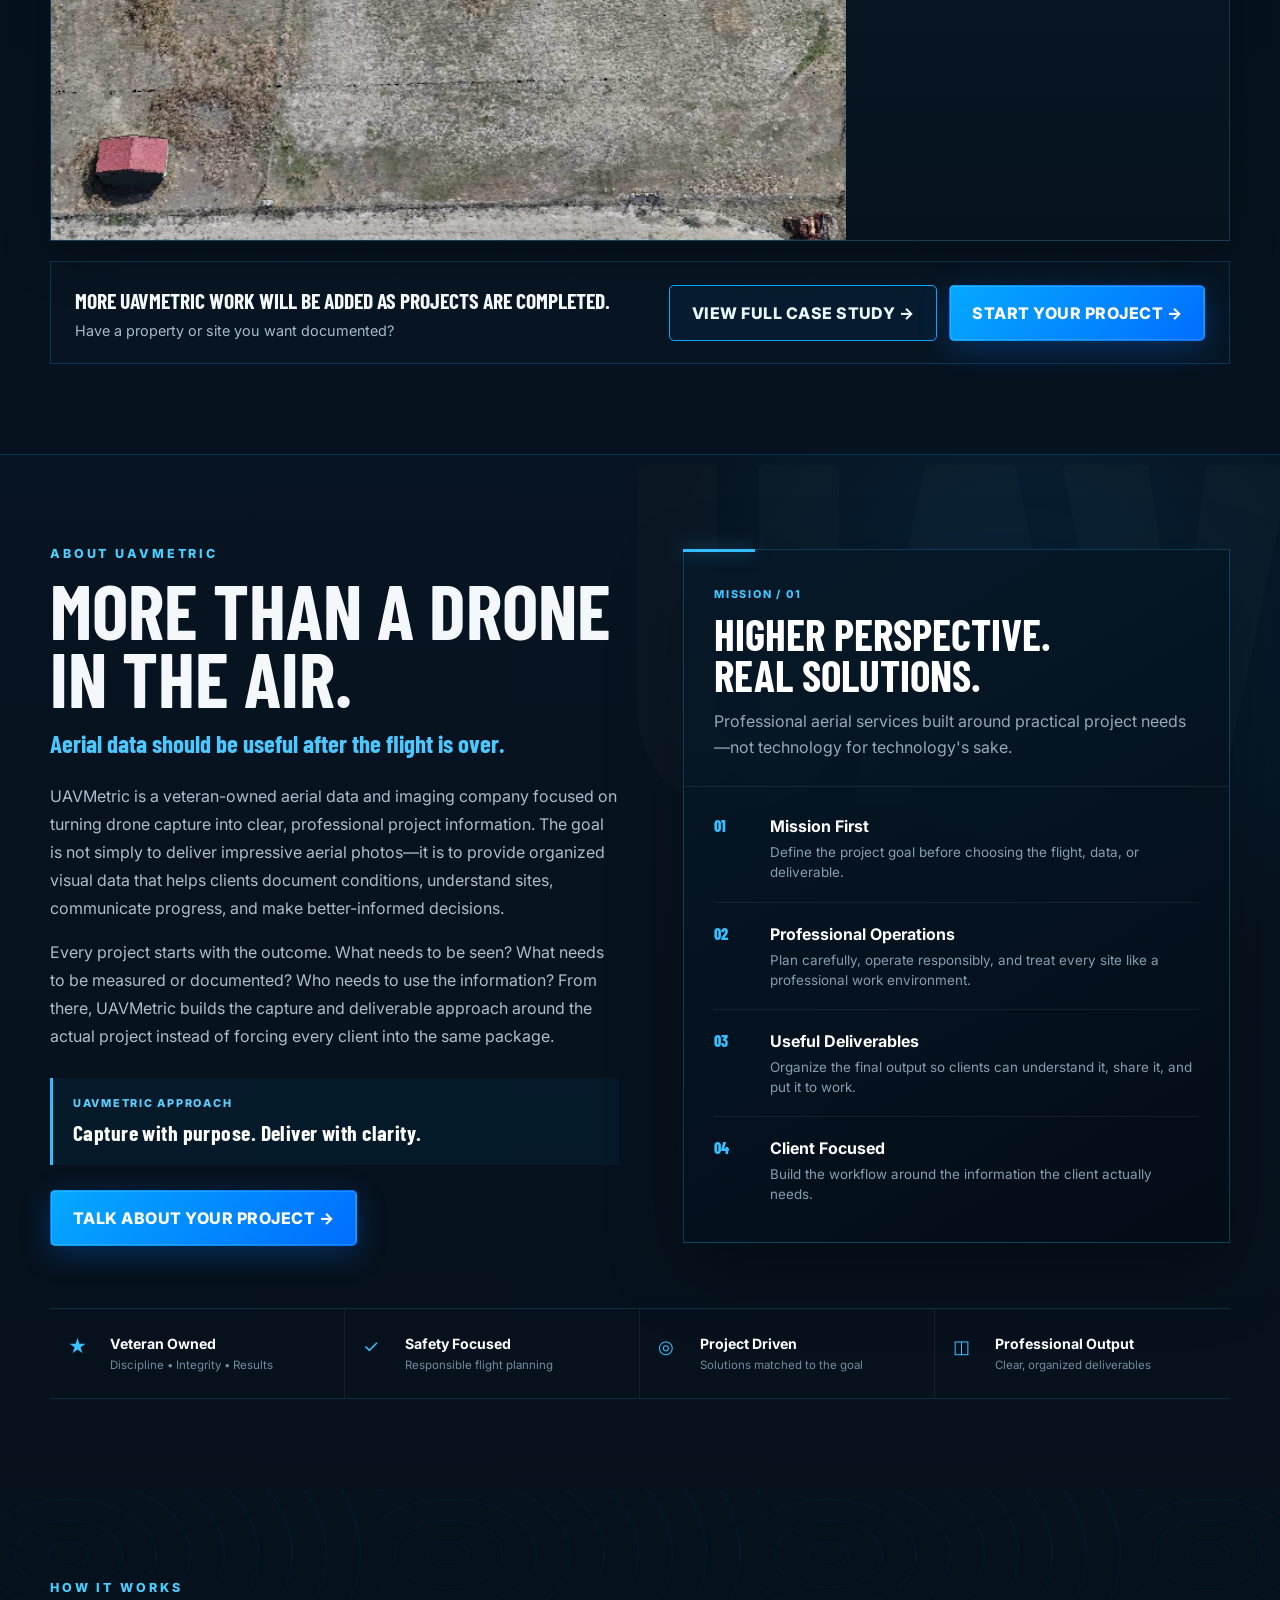
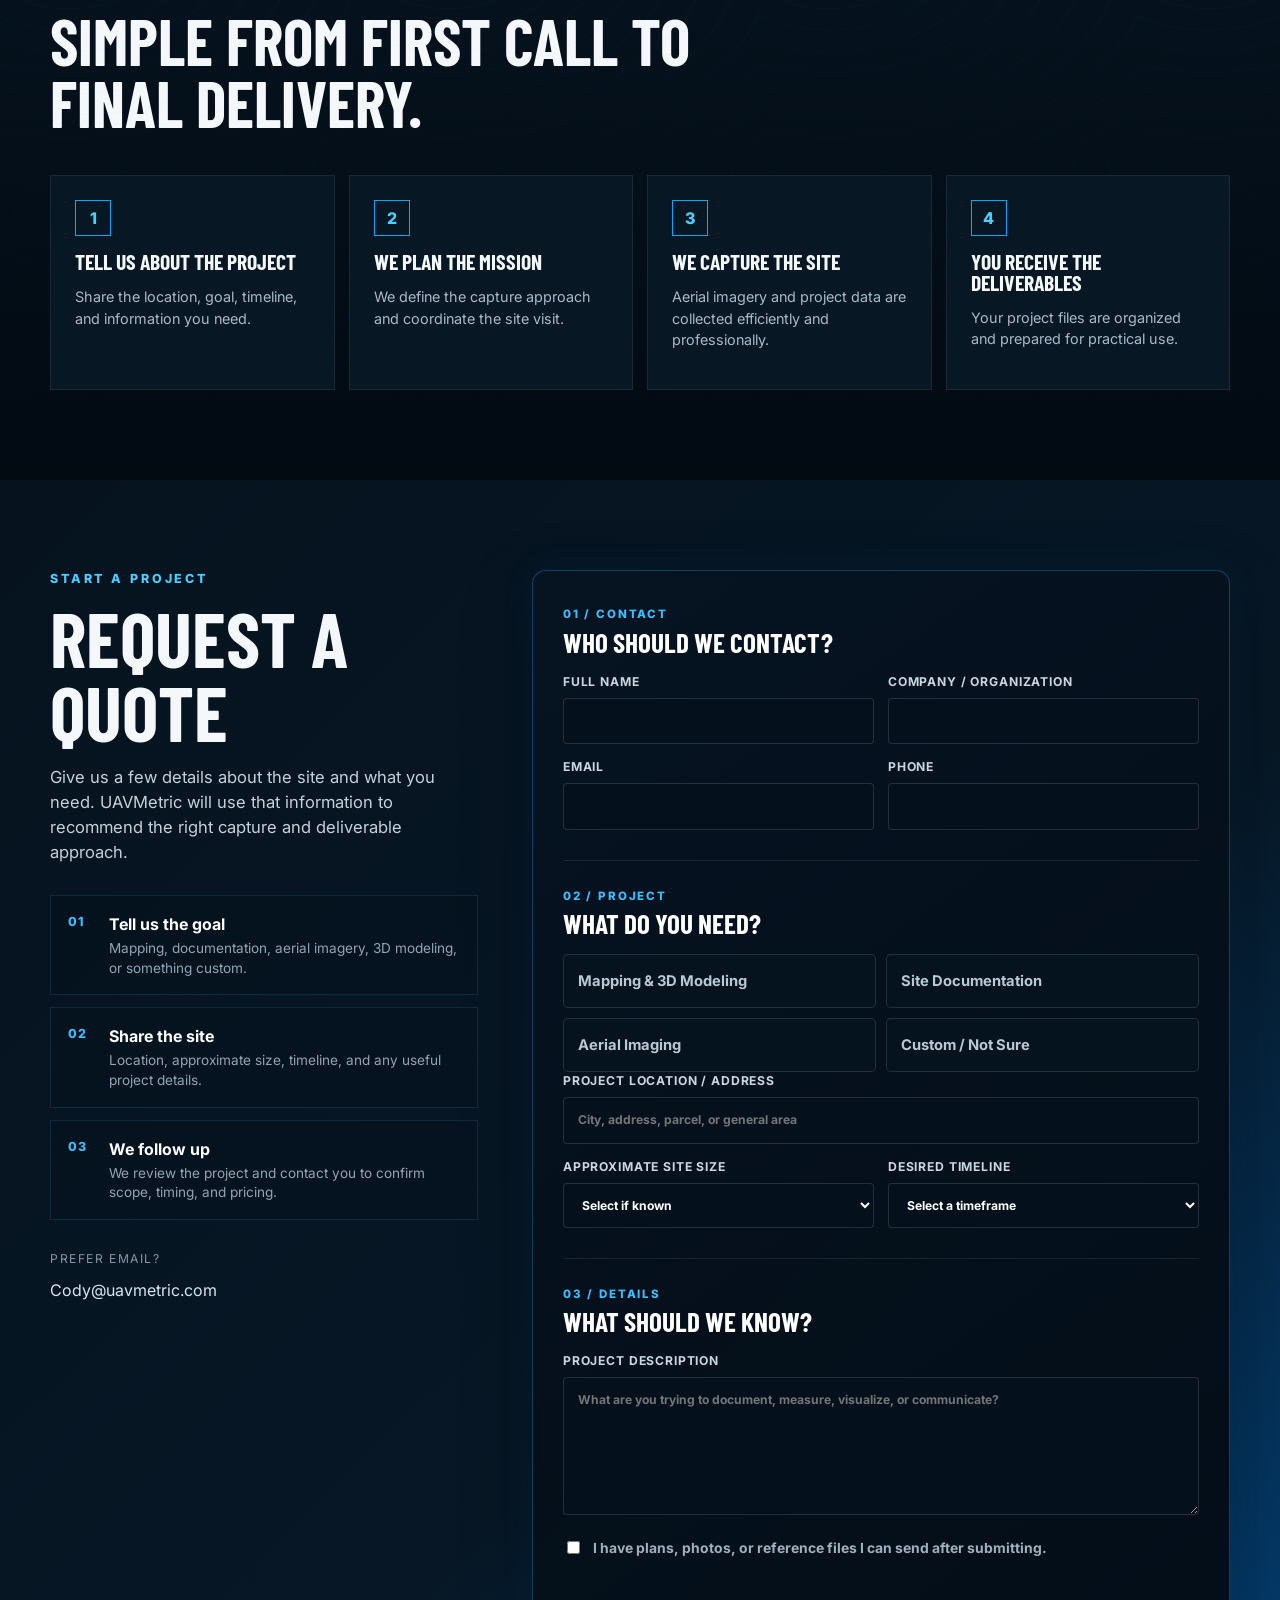
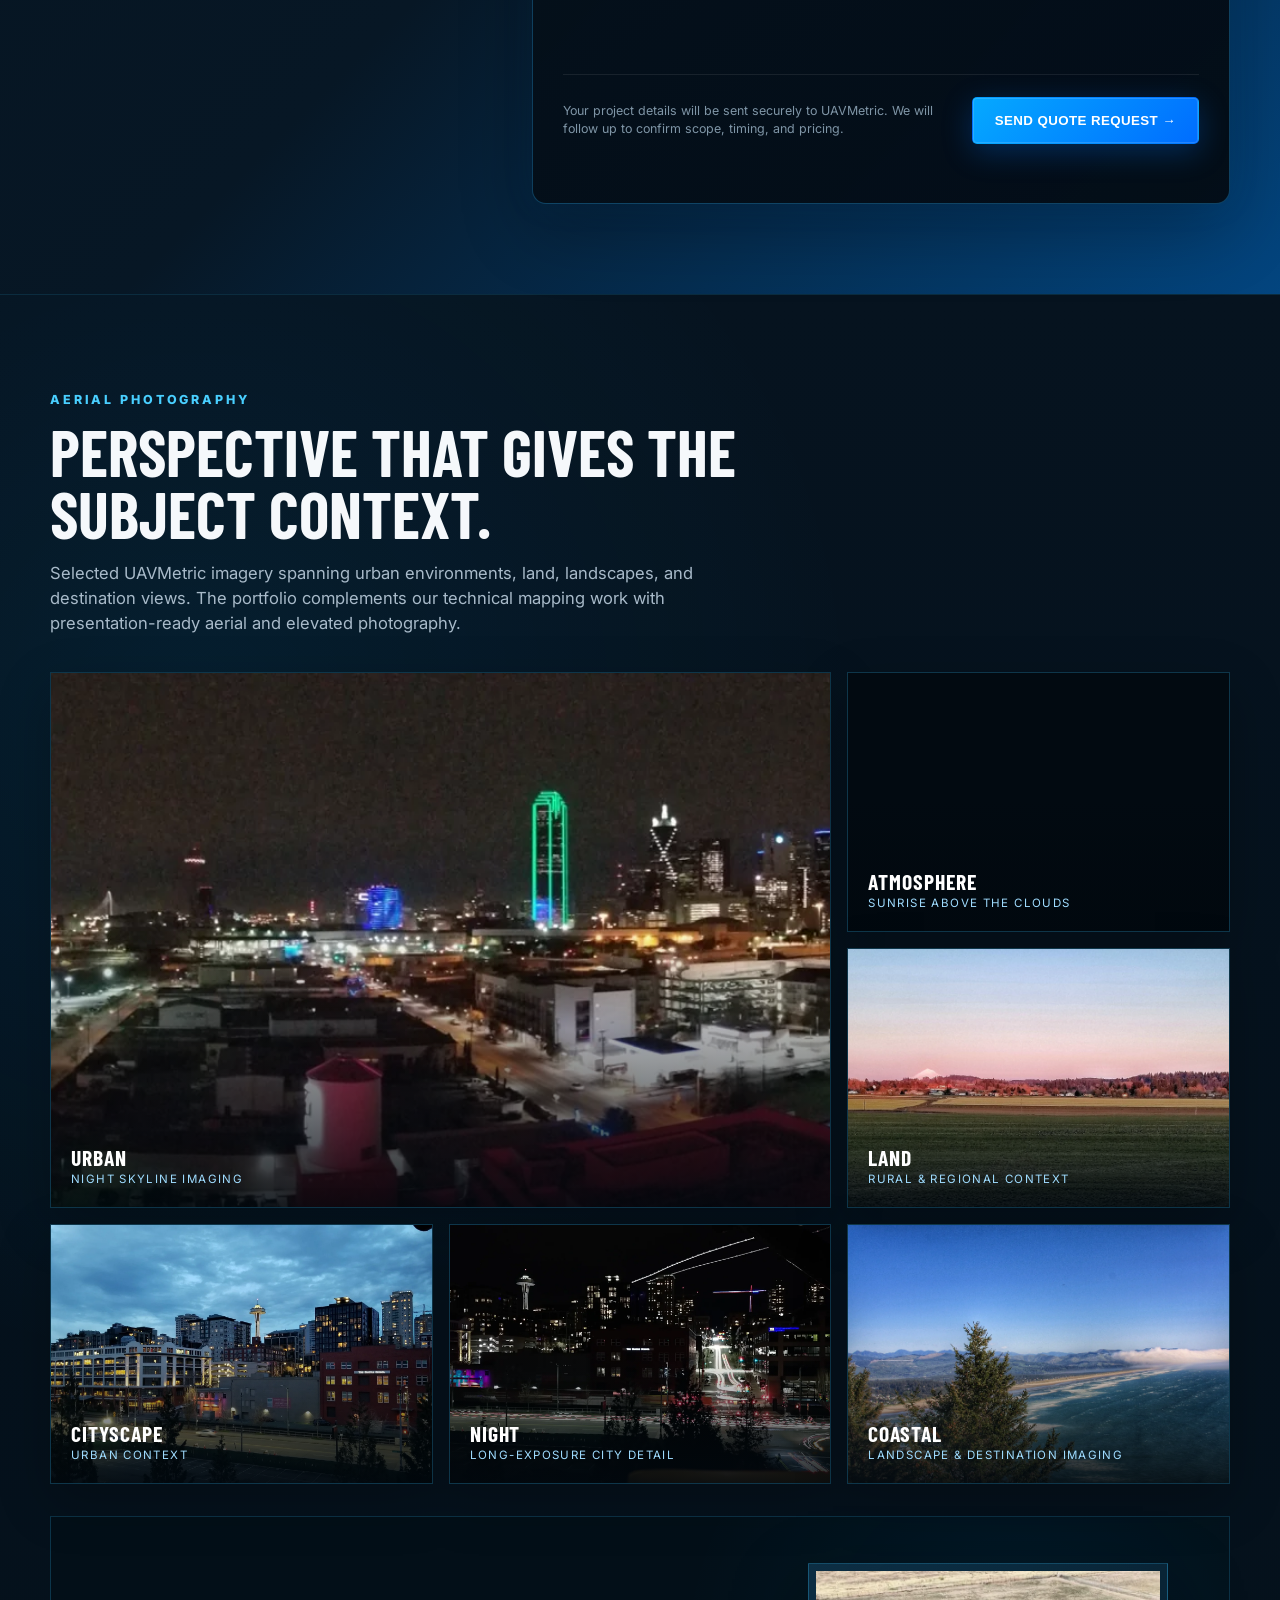
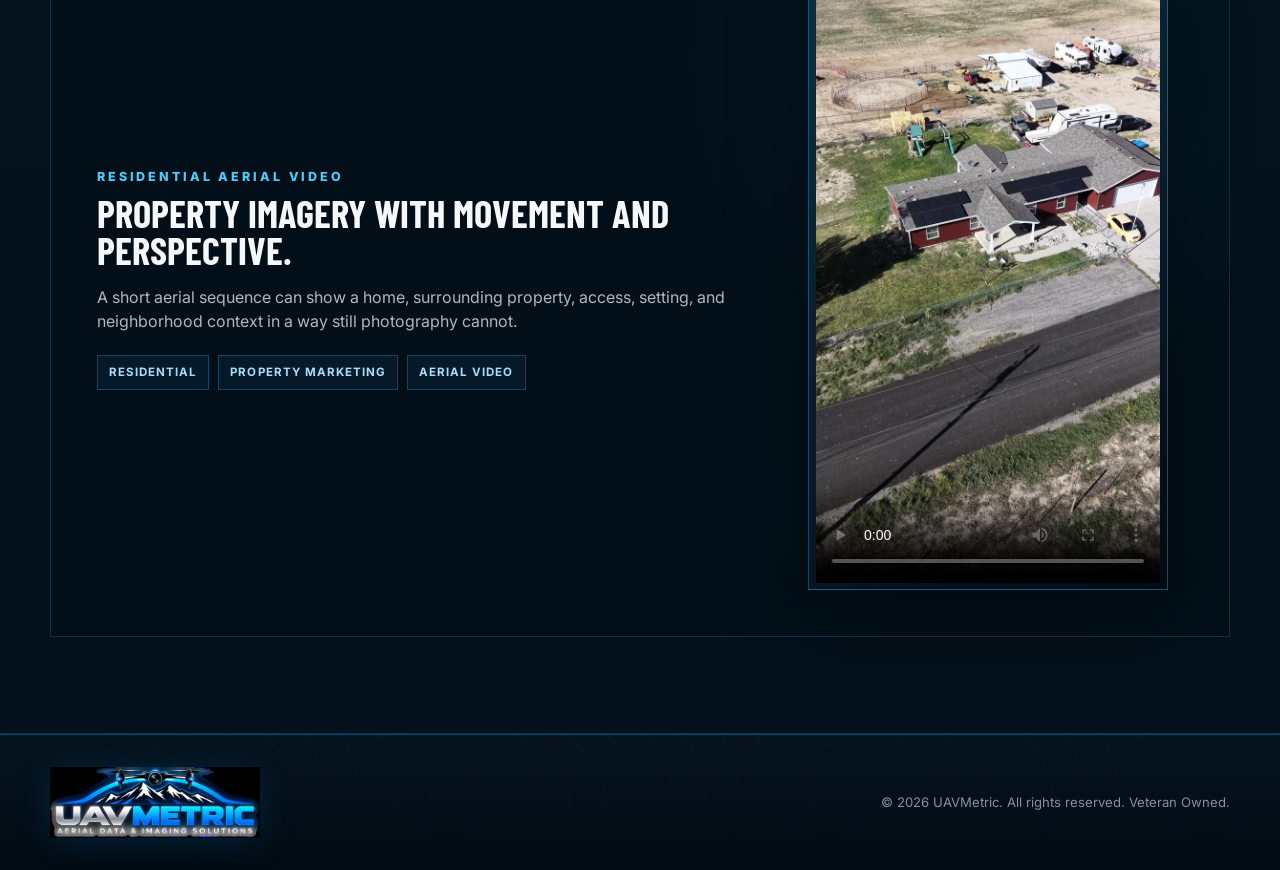
==== commit 1daed960: "Update index.html" ====
--- a/public/index.html
+++ b/public/index.html
@@ -267,7 +267,7 @@
       </label>
 
       <div class="turnstile-wrap">
-          <div class="cf-turnstile" data-sitekey="YOUR_TURNSTILE_SITE_KEY" data-theme="dark"></div>
+          <div class="cf-turnstile" data-sitekey="0x4AAAAAAEx-rpn6tJb8Chj1" data-theme="dark"></div>
         </div>
         <div class="quote-submit-row">
         <p>Your project details will be sent securely to UAVMetric. We will follow up to confirm scope, timing, and pricing.</p>
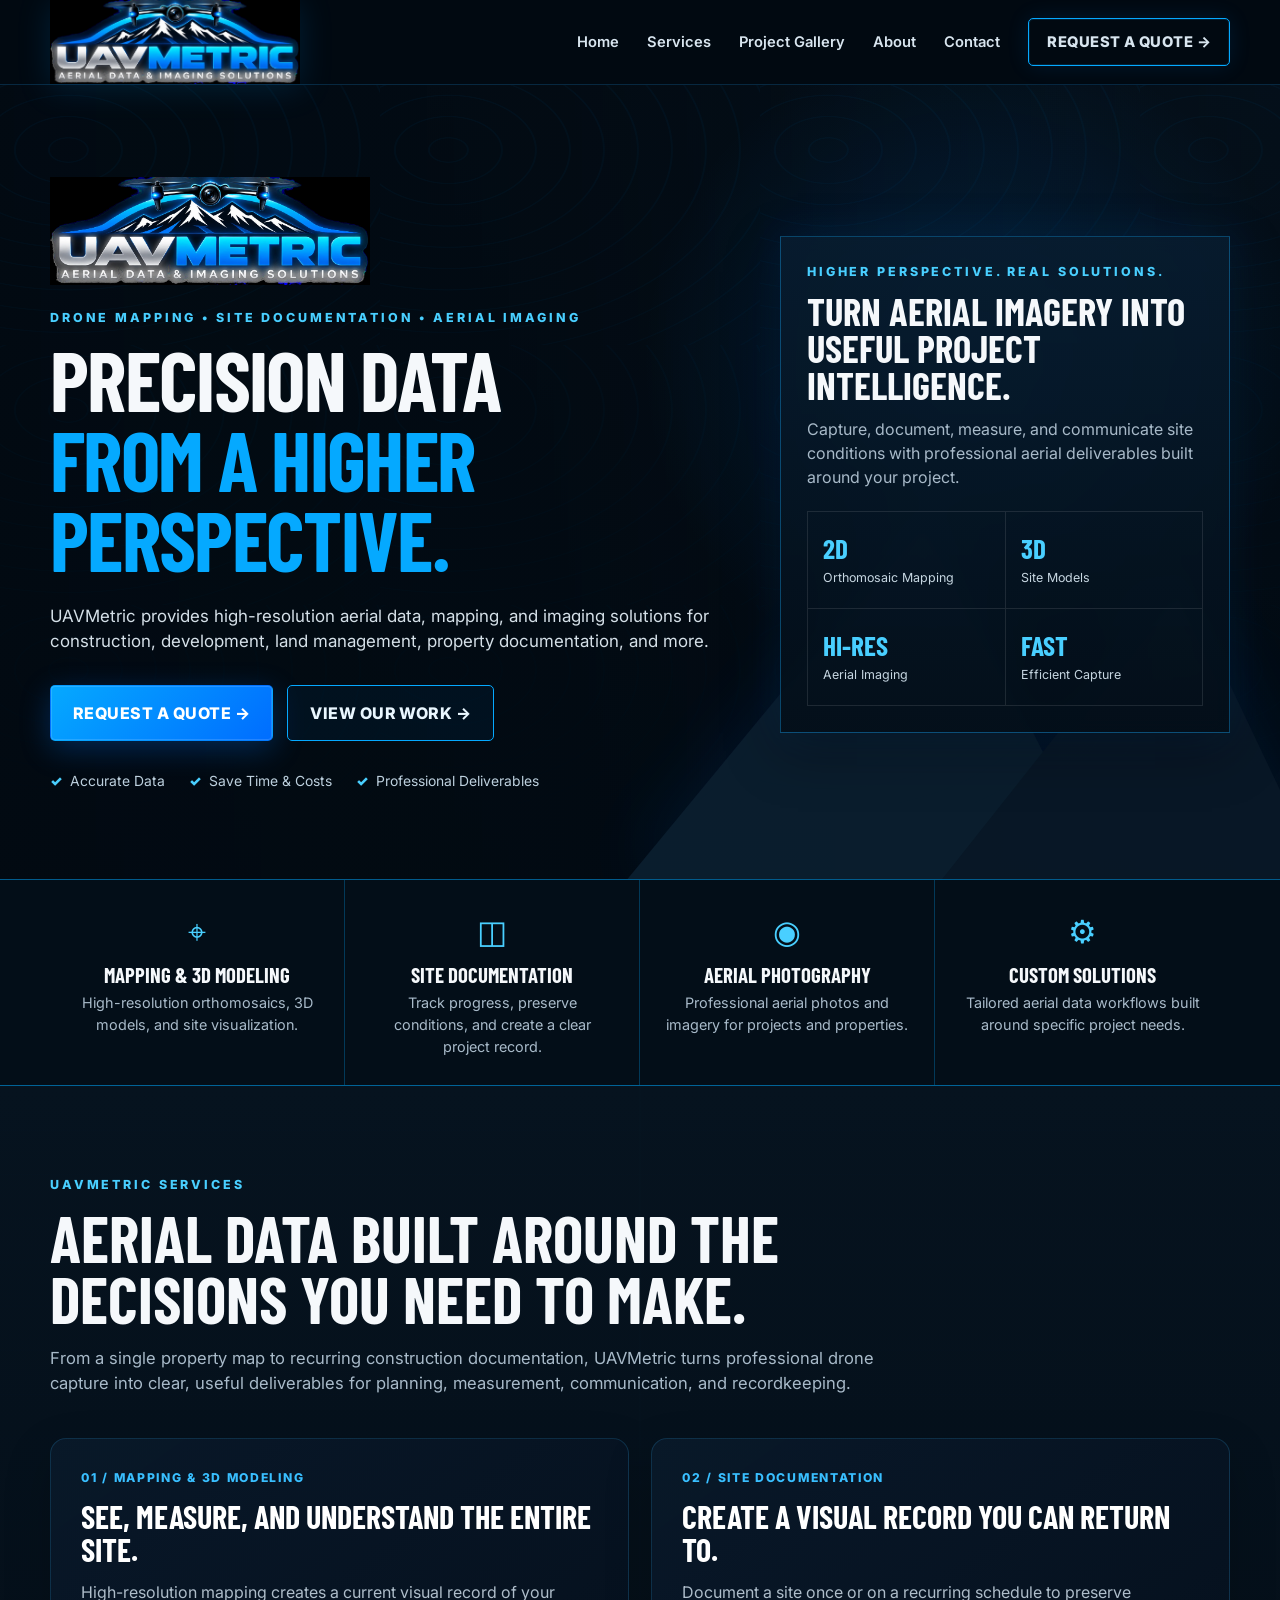
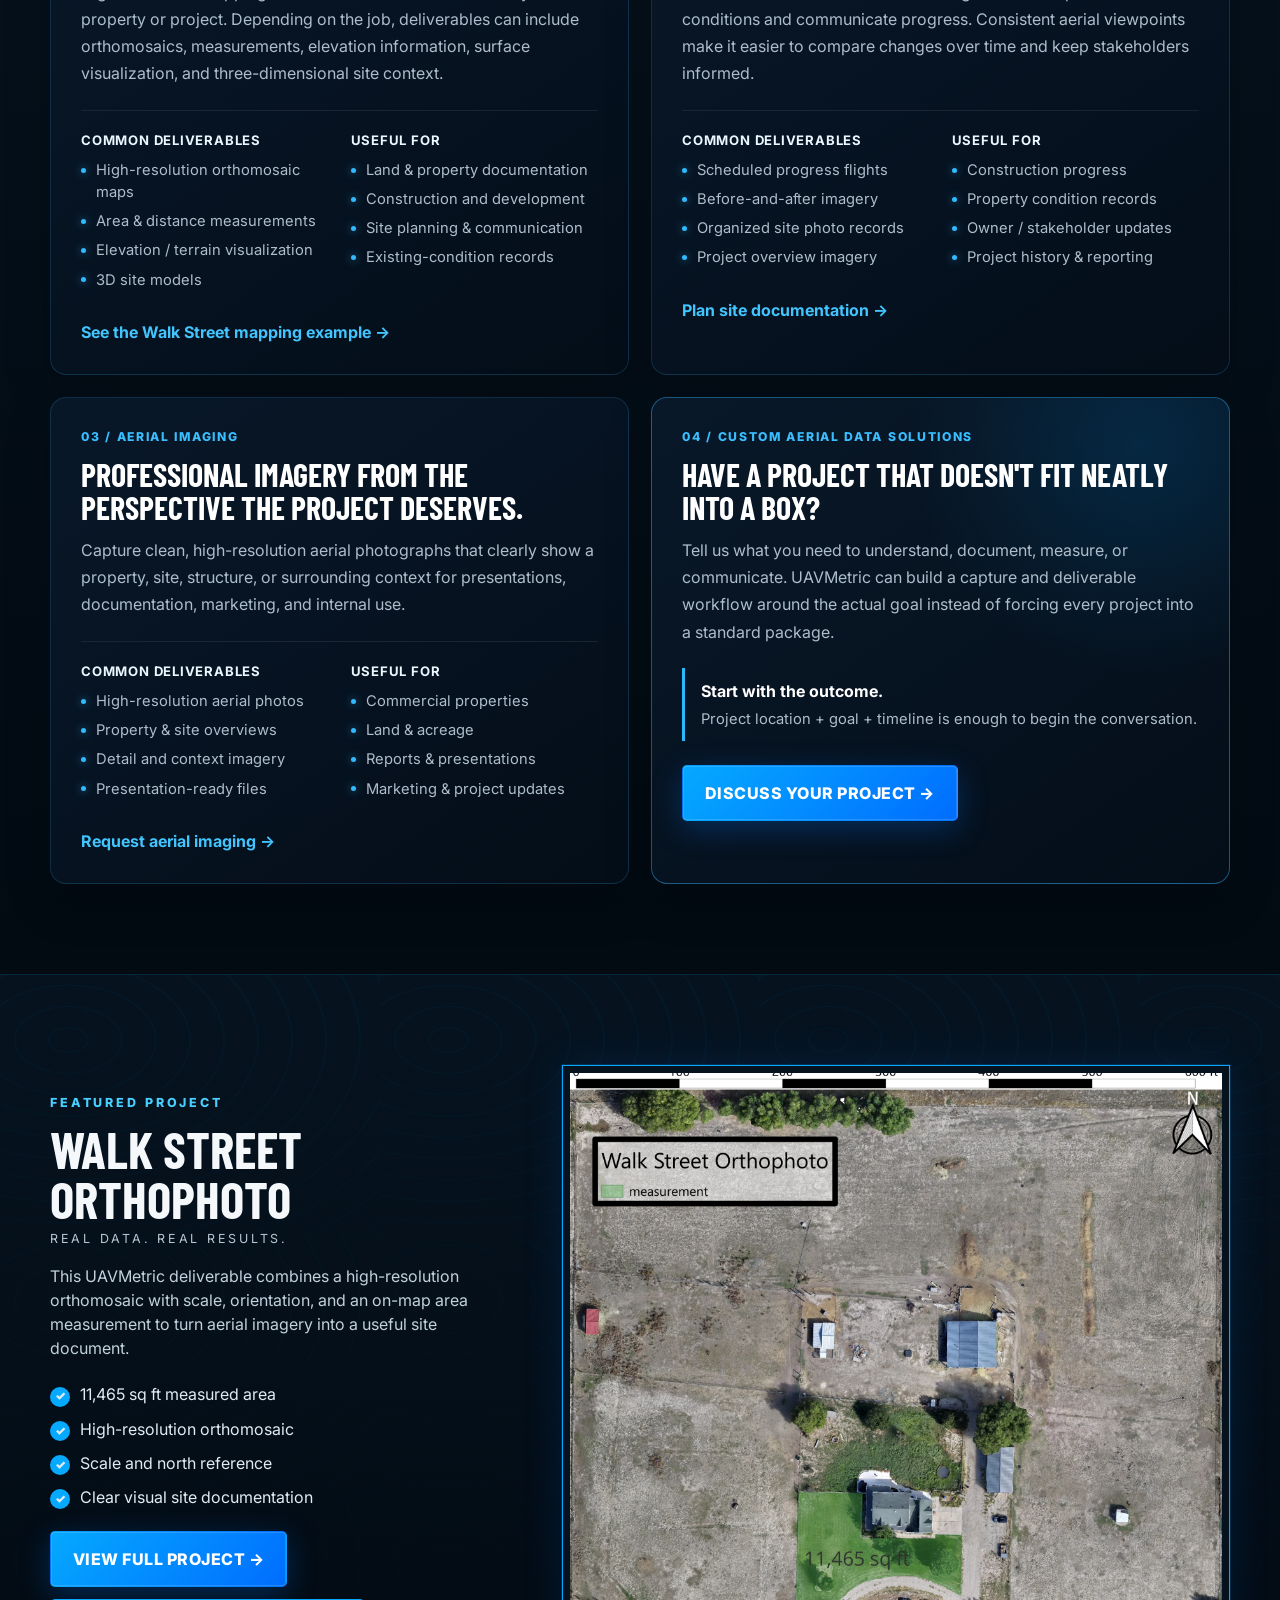
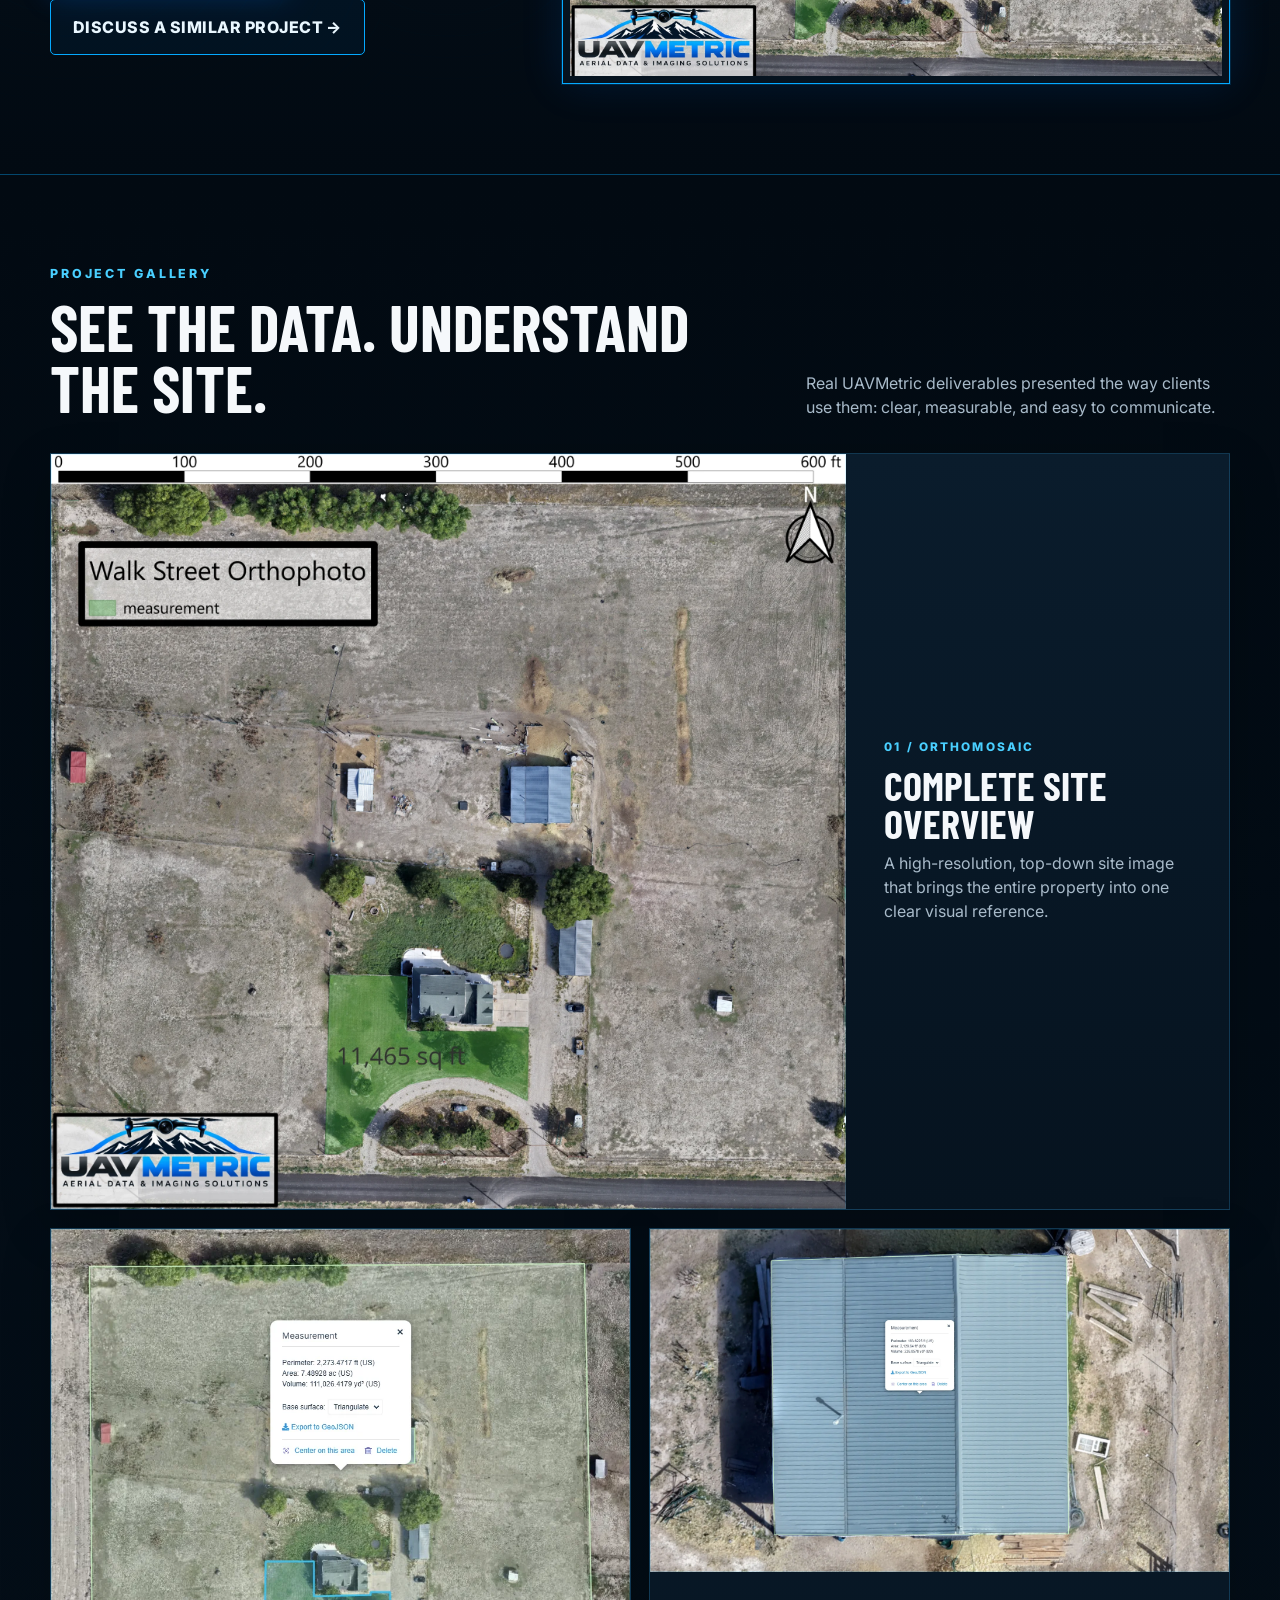
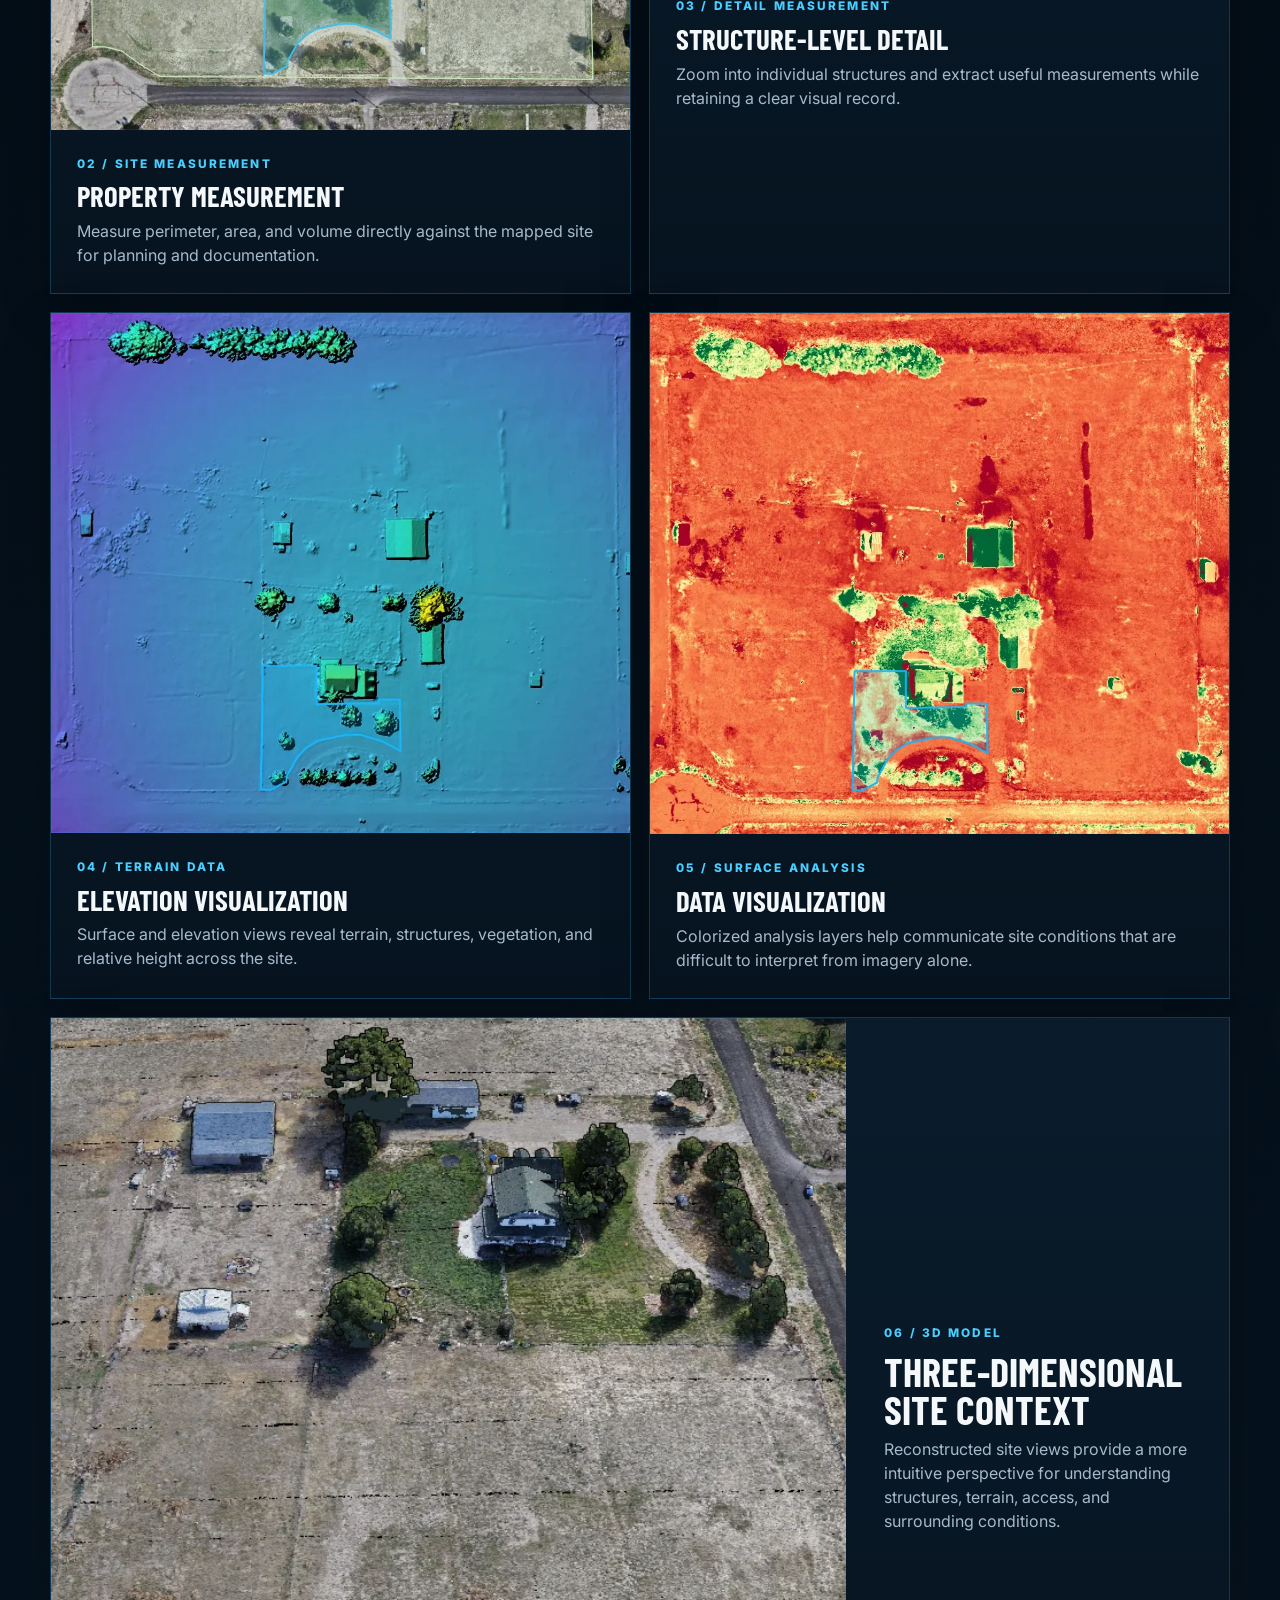
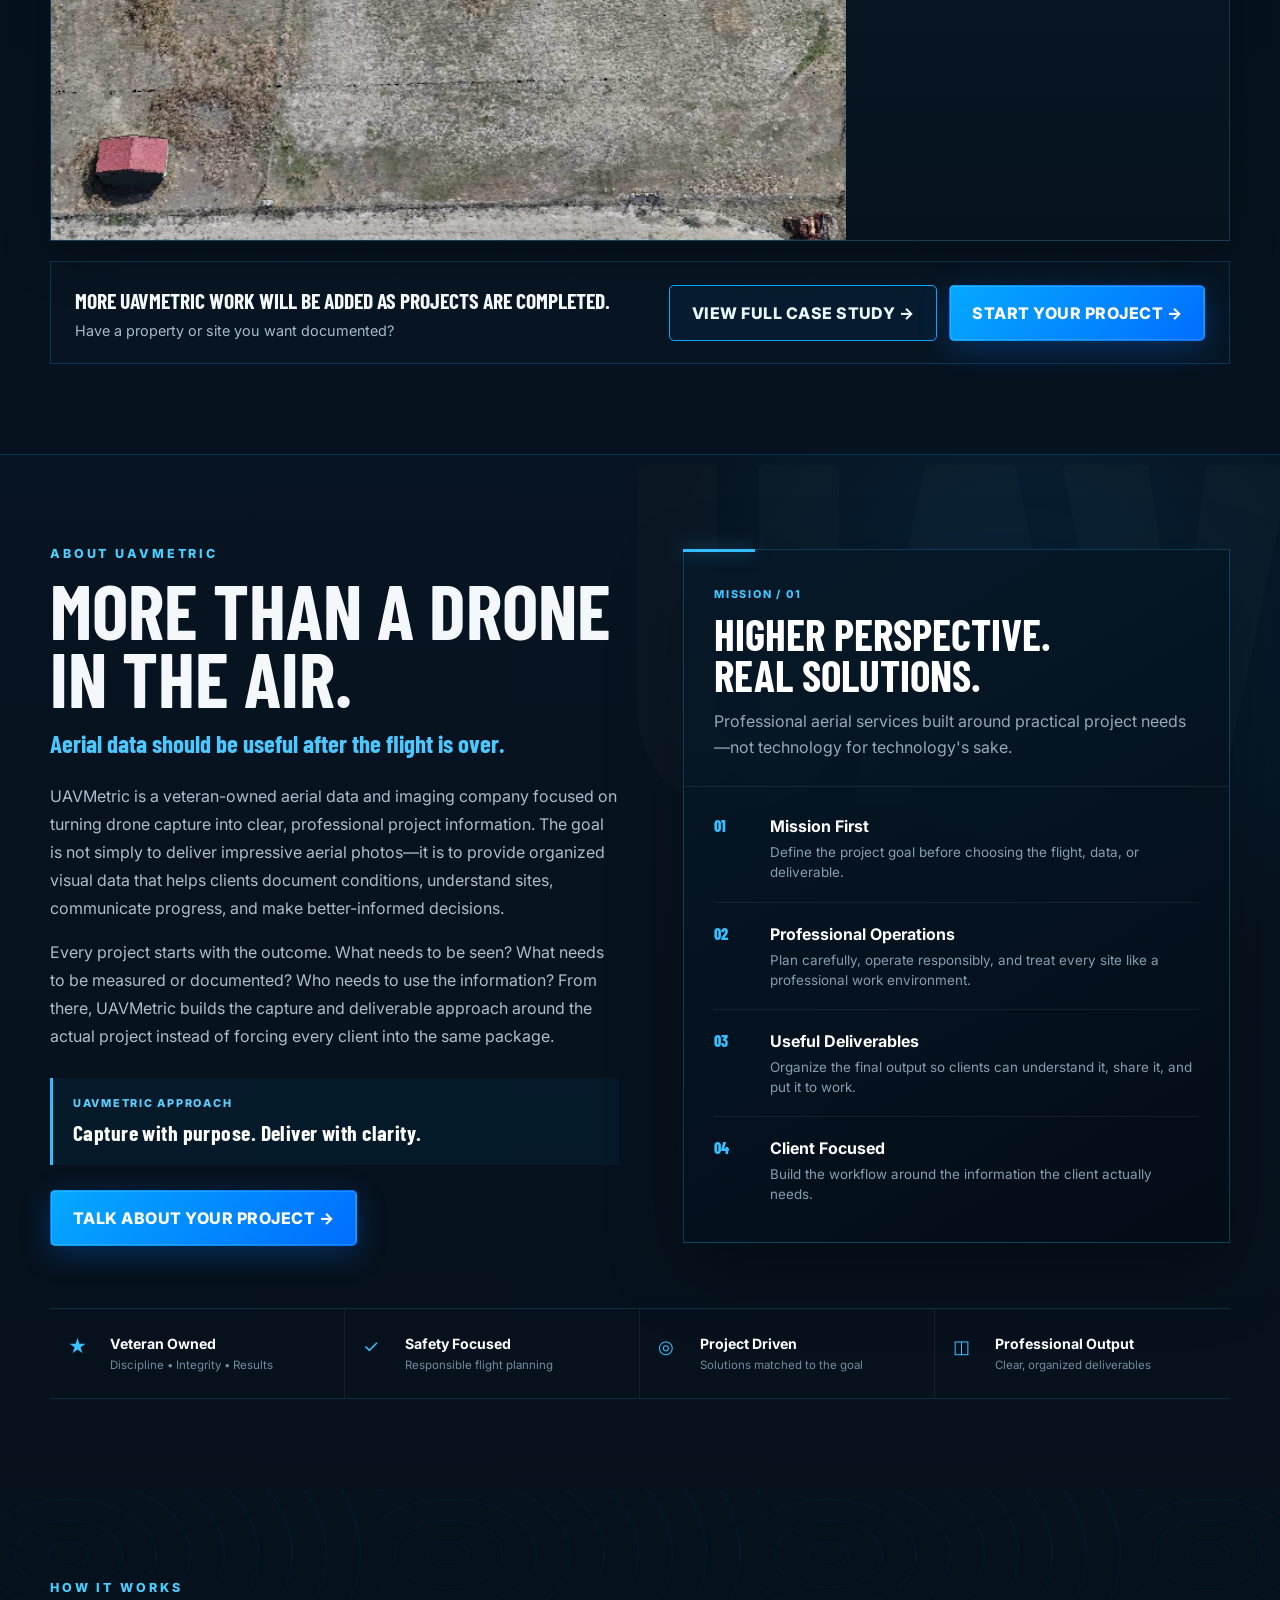
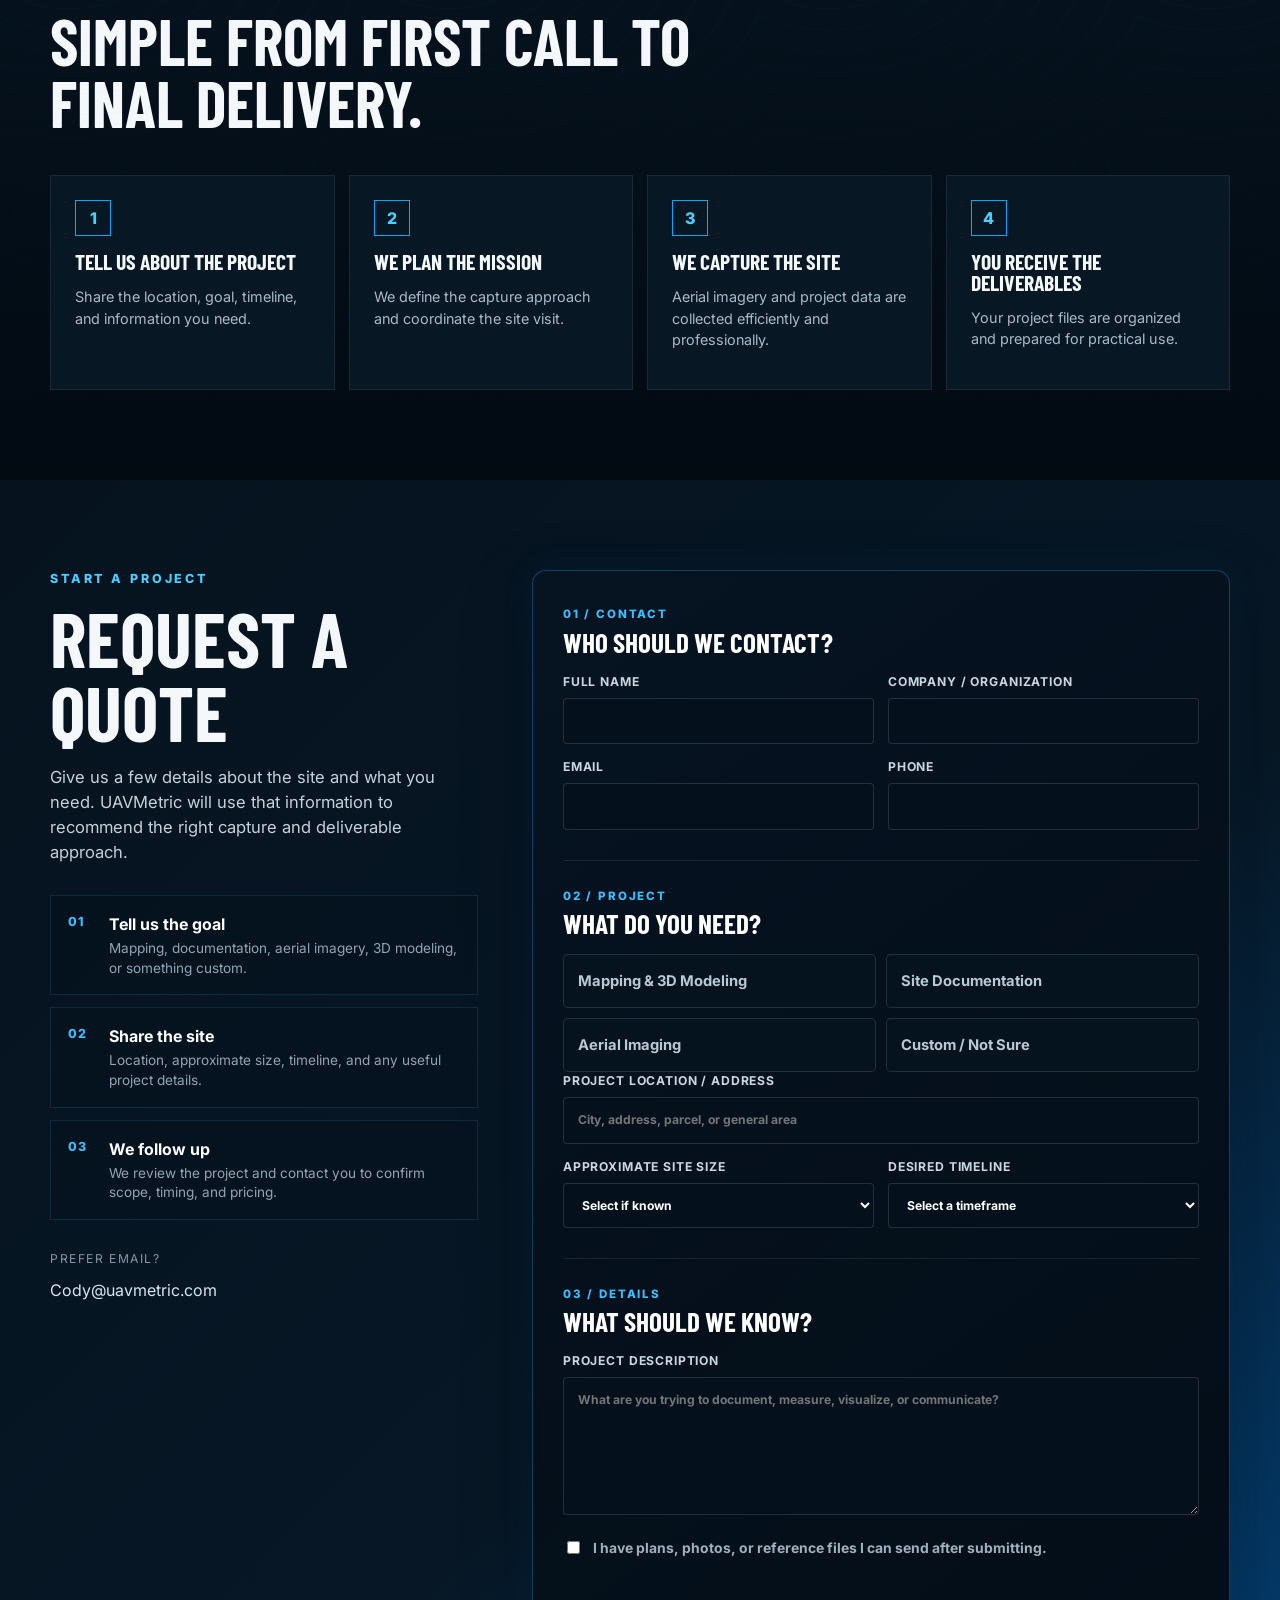
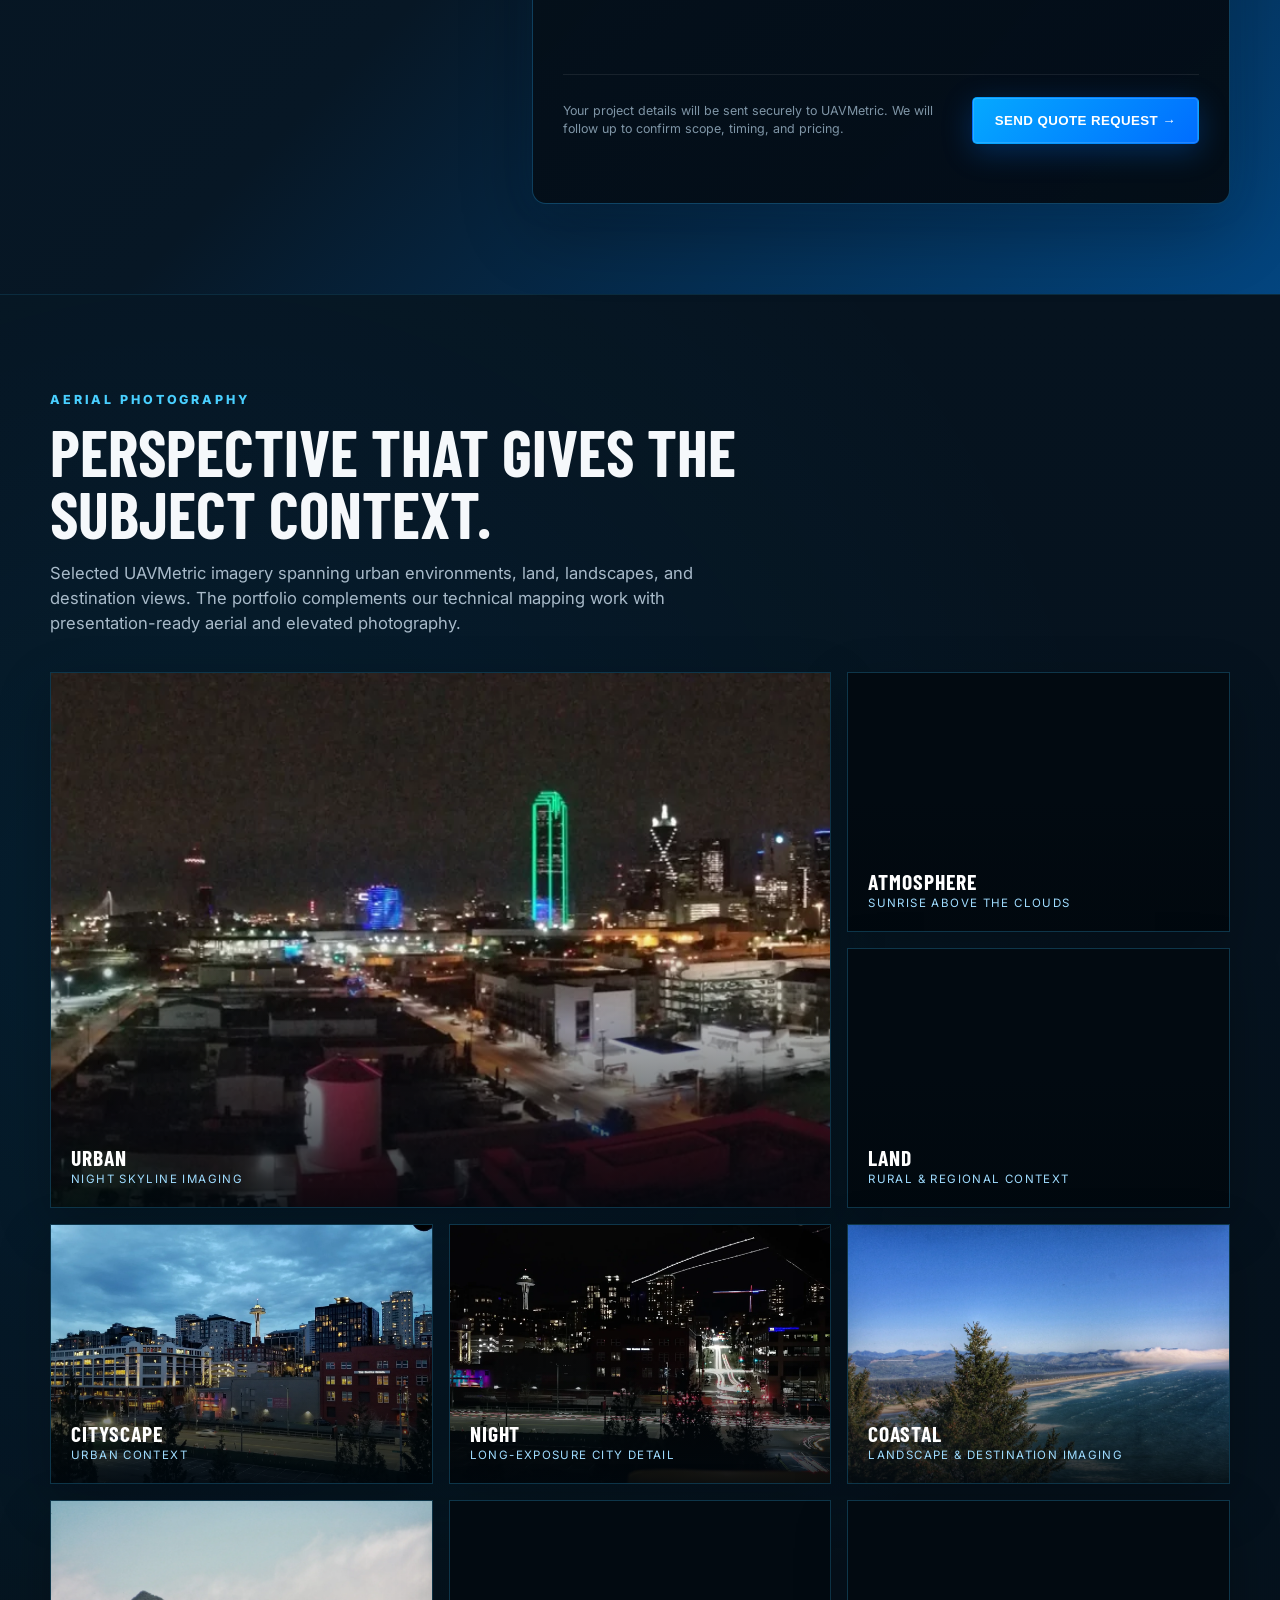
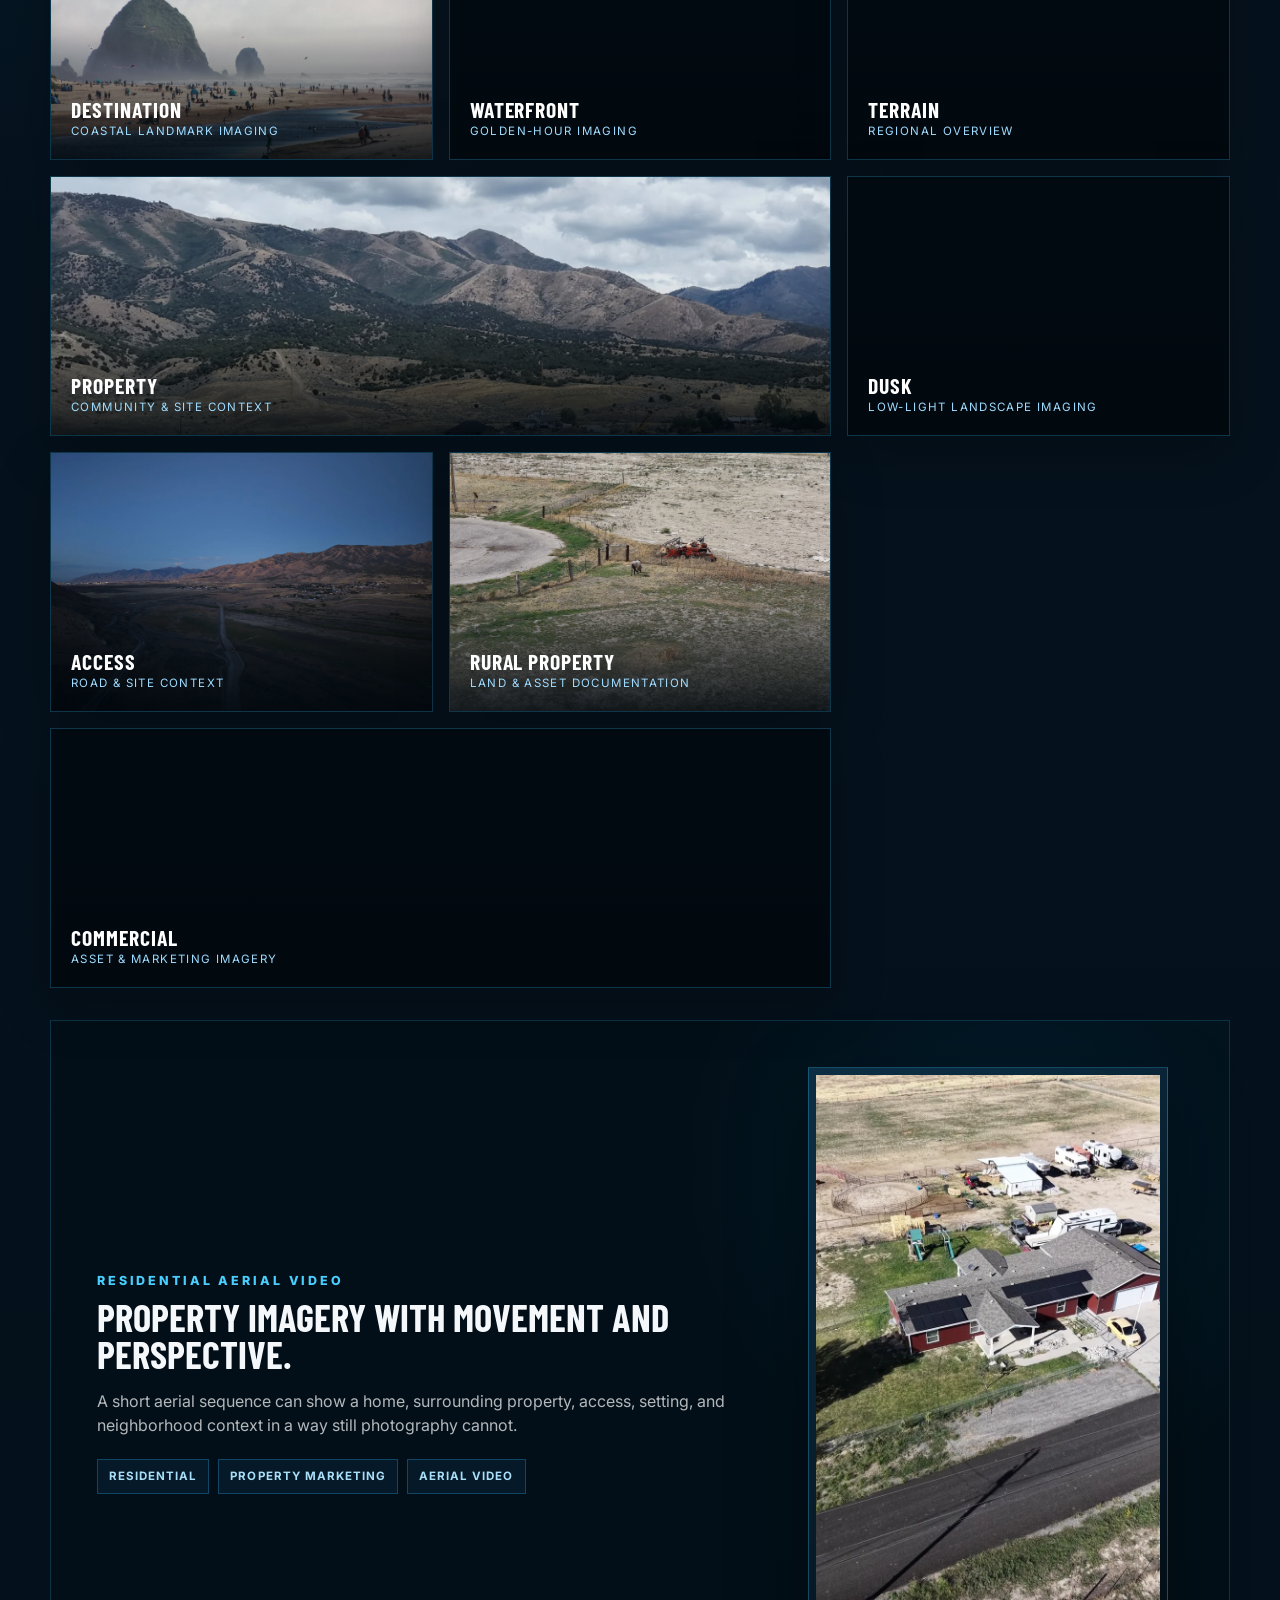
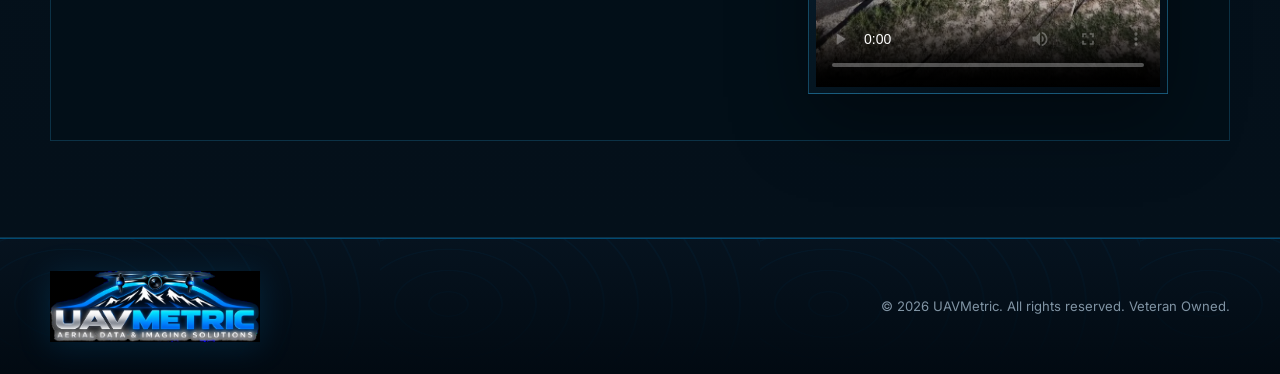
==== commit f6f1a69c: "Add files via upload" ====
--- a/public/index.html
+++ b/public/index.html
@@ -267,7 +267,7 @@
       </label>
 
       <div class="turnstile-wrap">
-          <div class="cf-turnstile" data-sitekey="0x4AAAAAAEx-rpn6tJb8Chj1" data-theme="dark"></div>
+          <div class="cf-turnstile" data-sitekey="YOUR_TURNSTILE_SITE_KEY" data-theme="dark"></div>
         </div>
         <div class="quote-submit-row">
         <p>Your project details will be sent securely to UAVMetric. We will follow up to confirm scope, timing, and pricing.</p>
@@ -287,29 +287,74 @@
     </div>
 
     <div class="aerial-photo-grid">
-      <a class="aerial-photo aerial-photo-featured" href="assets/dallas-night-panorama.webp" target="_blank" rel="noopener" aria-label="Open Dallas night skyline panorama">
+      <a class="aerial-photo aerial-photo-featured" href="assets/dallas-night-panorama.webp" target="_blank" rel="noopener" aria-label="Open night skyline panorama">
         <img loading="lazy" decoding="async" src="assets/dallas-night-panorama.webp" alt="Wide nighttime city skyline panorama">
         <span class="aerial-photo-label"><strong>Urban</strong><small>Night Skyline Imaging</small></span>
       </a>
+
       <a class="aerial-photo" href="assets/cloud-sunrise.webp" target="_blank" rel="noopener" aria-label="Open sunrise above clouds photograph">
         <img loading="lazy" decoding="async" src="assets/cloud-sunrise.webp" alt="Sunrise above a dense cloud layer">
         <span class="aerial-photo-label"><strong>Atmosphere</strong><small>Sunrise Above the Clouds</small></span>
       </a>
+
       <a class="aerial-photo" href="assets/rural-mountain-panorama.webp" target="_blank" rel="noopener" aria-label="Open rural landscape panorama">
-        <img loading="lazy" decoding="async" src="assets/rural-mountain-panorama.webp" alt="Wide rural landscape with fields and distant mountain">
+        <img loading="lazy" decoding="async" src="assets/rural-mountain-panorama.webp" alt="Wide rural landscape with fields and distant mountains">
         <span class="aerial-photo-label"><strong>Land</strong><small>Rural &amp; Regional Context</small></span>
       </a>
-      <a class="aerial-photo" href="assets/seattle-space-needle.webp" target="_blank" rel="noopener" aria-label="Open Seattle city photograph">
-        <img loading="lazy" decoding="async" src="assets/seattle-space-needle.webp" alt="Elevated city view with the Space Needle">
+
+      <a class="aerial-photo" href="assets/seattle-space-needle.webp" target="_blank" rel="noopener" aria-label="Open elevated city photograph">
+        <img loading="lazy" decoding="async" src="assets/seattle-space-needle.webp" alt="Elevated blue-hour city view">
         <span class="aerial-photo-label"><strong>Cityscape</strong><small>Urban Context</small></span>
       </a>
+
       <a class="aerial-photo" href="assets/seattle-night-trails.webp" target="_blank" rel="noopener" aria-label="Open nighttime city long exposure">
         <img loading="lazy" decoding="async" src="assets/seattle-night-trails.webp" alt="Night city view with traffic light trails">
         <span class="aerial-photo-label"><strong>Night</strong><small>Long-Exposure City Detail</small></span>
       </a>
+
       <a class="aerial-photo aerial-photo-wide" href="assets/oregon-coast-fog.webp" target="_blank" rel="noopener" aria-label="Open coastal landscape photograph">
-        <img loading="lazy" decoding="async" src="assets/oregon-coast-fog.webp" alt="Elevated coastal view with ocean, mountains, and fog">
+        <img loading="lazy" decoding="async" src="assets/oregon-coast-fog.webp" alt="Elevated coastal view with ocean mountains and fog">
         <span class="aerial-photo-label"><strong>Coastal</strong><small>Landscape &amp; Destination Imaging</small></span>
+      </a>
+
+      <a class="aerial-photo" href="assets/coastal-haystack.webp" target="_blank" rel="noopener" aria-label="Open coastal landmark photograph">
+        <img loading="lazy" decoding="async" src="assets/coastal-haystack.webp" alt="Coastal beach and sea stack">
+        <span class="aerial-photo-label"><strong>Destination</strong><small>Coastal Landmark Imaging</small></span>
+      </a>
+
+      <a class="aerial-photo" href="assets/waterfront-sunset.webp" target="_blank" rel="noopener" aria-label="Open waterfront sunset photograph">
+        <img loading="lazy" decoding="async" src="assets/waterfront-sunset.webp" alt="Sunset reflecting across waterfront">
+        <span class="aerial-photo-label"><strong>Waterfront</strong><small>Golden-Hour Imaging</small></span>
+      </a>
+
+      <a class="aerial-photo" href="assets/aerial-valley-overview.webp" target="_blank" rel="noopener" aria-label="Open valley overview photograph">
+        <img loading="lazy" decoding="async" src="assets/aerial-valley-overview.webp" alt="Elevated overview of open valley terrain">
+        <span class="aerial-photo-label"><strong>Terrain</strong><small>Regional Overview</small></span>
+      </a>
+
+      <a class="aerial-photo aerial-photo-wide" href="assets/mountain-community.webp" target="_blank" rel="noopener" aria-label="Open mountain community photograph">
+        <img loading="lazy" decoding="async" src="assets/mountain-community.webp" alt="Community and property context below mountain terrain">
+        <span class="aerial-photo-label"><strong>Property</strong><small>Community &amp; Site Context</small></span>
+      </a>
+
+      <a class="aerial-photo" href="assets/aerial-dusk-valley.webp" target="_blank" rel="noopener" aria-label="Open dusk valley photograph">
+        <img loading="lazy" decoding="async" src="assets/aerial-dusk-valley.webp" alt="Valley terrain photographed at dusk">
+        <span class="aerial-photo-label"><strong>Dusk</strong><small>Low-Light Landscape Imaging</small></span>
+      </a>
+
+      <a class="aerial-photo" href="assets/aerial-dusk-road.webp" target="_blank" rel="noopener" aria-label="Open dusk road photograph">
+        <img loading="lazy" decoding="async" src="assets/aerial-dusk-road.webp" alt="Road and surrounding terrain at dusk">
+        <span class="aerial-photo-label"><strong>Access</strong><small>Road &amp; Site Context</small></span>
+      </a>
+
+      <a class="aerial-photo" href="assets/rural-property.webp" target="_blank" rel="noopener" aria-label="Open rural property photograph">
+        <img loading="lazy" decoding="async" src="assets/rural-property.webp" alt="Rural property and surrounding land">
+        <span class="aerial-photo-label"><strong>Rural Property</strong><small>Land &amp; Asset Documentation</small></span>
+      </a>
+
+      <a class="aerial-photo aerial-photo-wide" href="assets/commercial-vehicle.webp" target="_blank" rel="noopener" aria-label="Open commercial asset photograph">
+        <img loading="lazy" decoding="async" src="assets/commercial-vehicle.webp" alt="Commercial asset photographed outdoors">
+        <span class="aerial-photo-label"><strong>Commercial</strong><small>Asset &amp; Marketing Imagery</small></span>
       </a>
     </div>
     
--- a/public/styles.css
+++ b/public/styles.css
@@ -479,3 +479,15 @@
   .aerial-video-feature{grid-template-columns:1fr;}
   .residential-video-frame{width:min(82vw,360px);}
 }
+
+/* Expanded 14-photo aerial portfolio */
+.aerial-photo-grid .aerial-photo:nth-child(10),
+.aerial-photo-grid .aerial-photo:nth-child(14){grid-column:span 8}
+@media(max-width:900px){
+  .aerial-photo-grid .aerial-photo:nth-child(10),
+  .aerial-photo-grid .aerial-photo:nth-child(14){grid-column:span 2}
+}
+@media(max-width:620px){
+  .aerial-photo-grid .aerial-photo:nth-child(10),
+  .aerial-photo-grid .aerial-photo:nth-child(14){grid-column:1}
+}
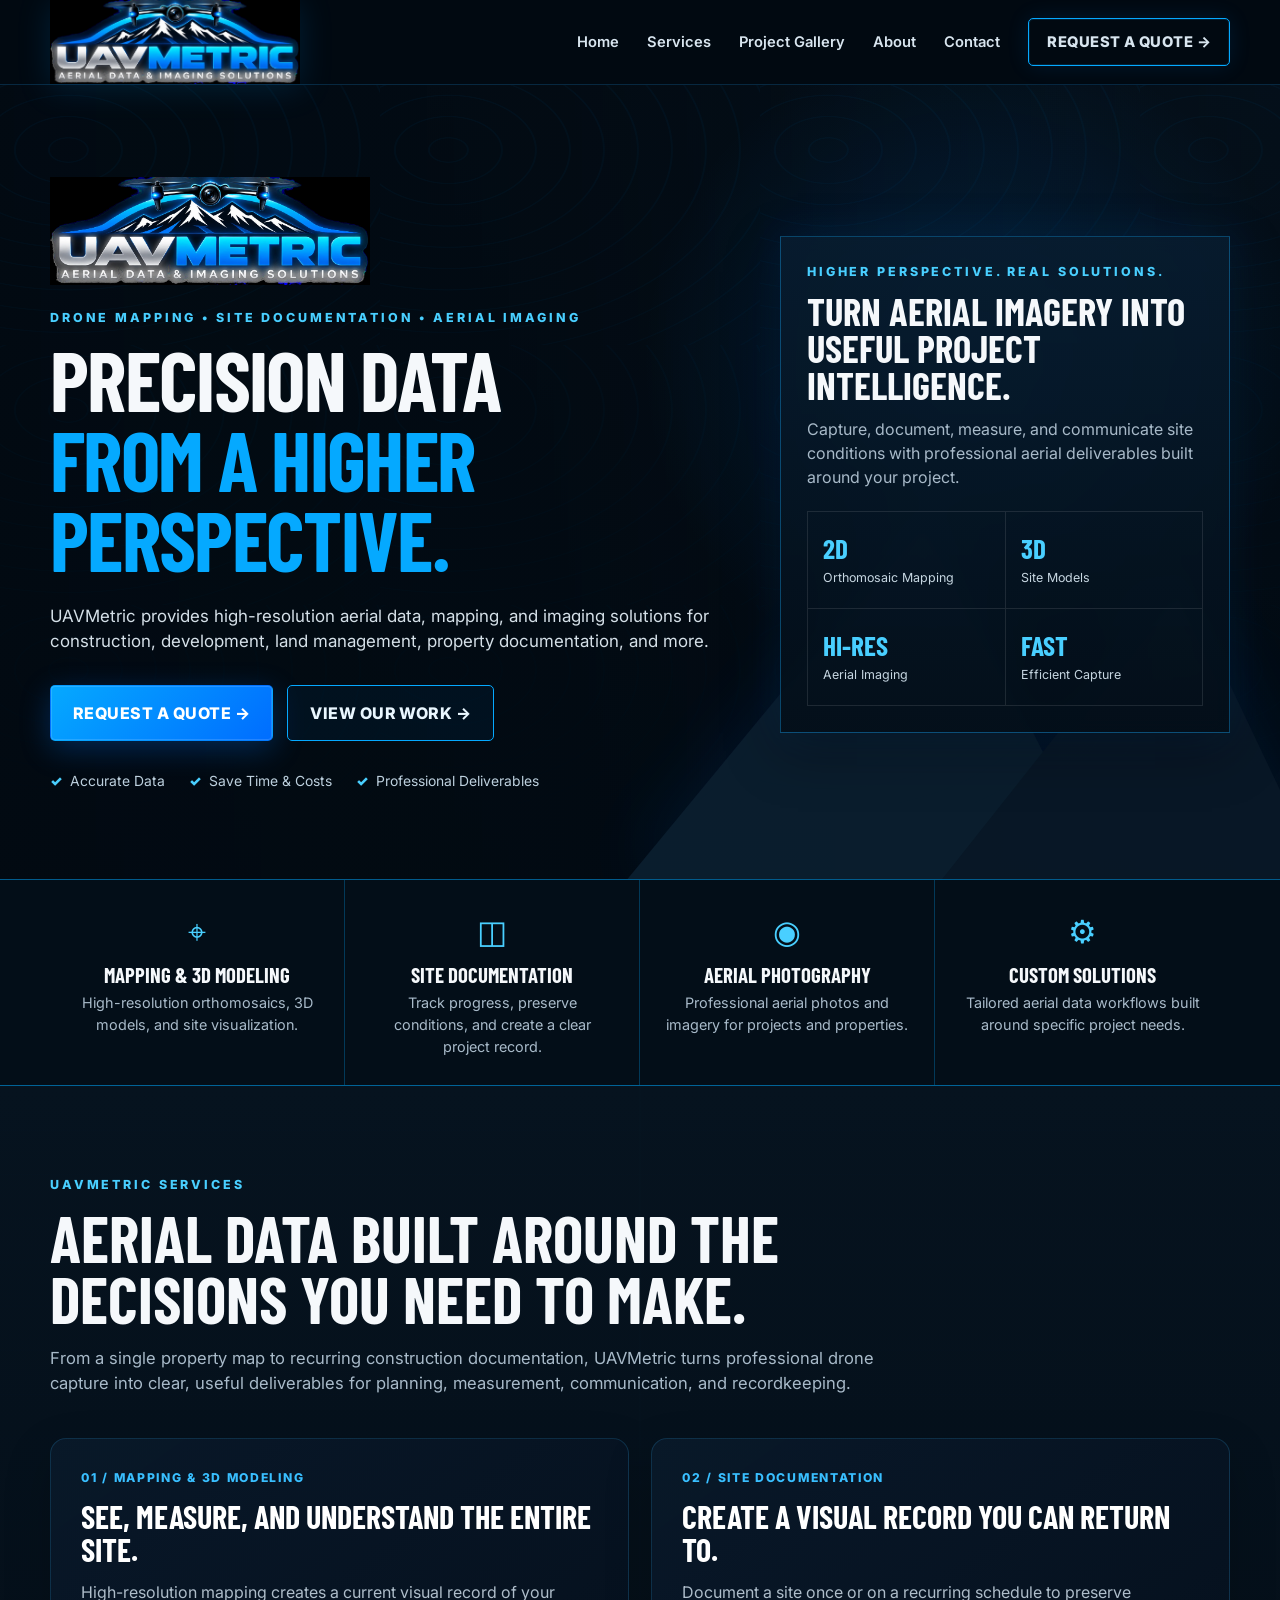
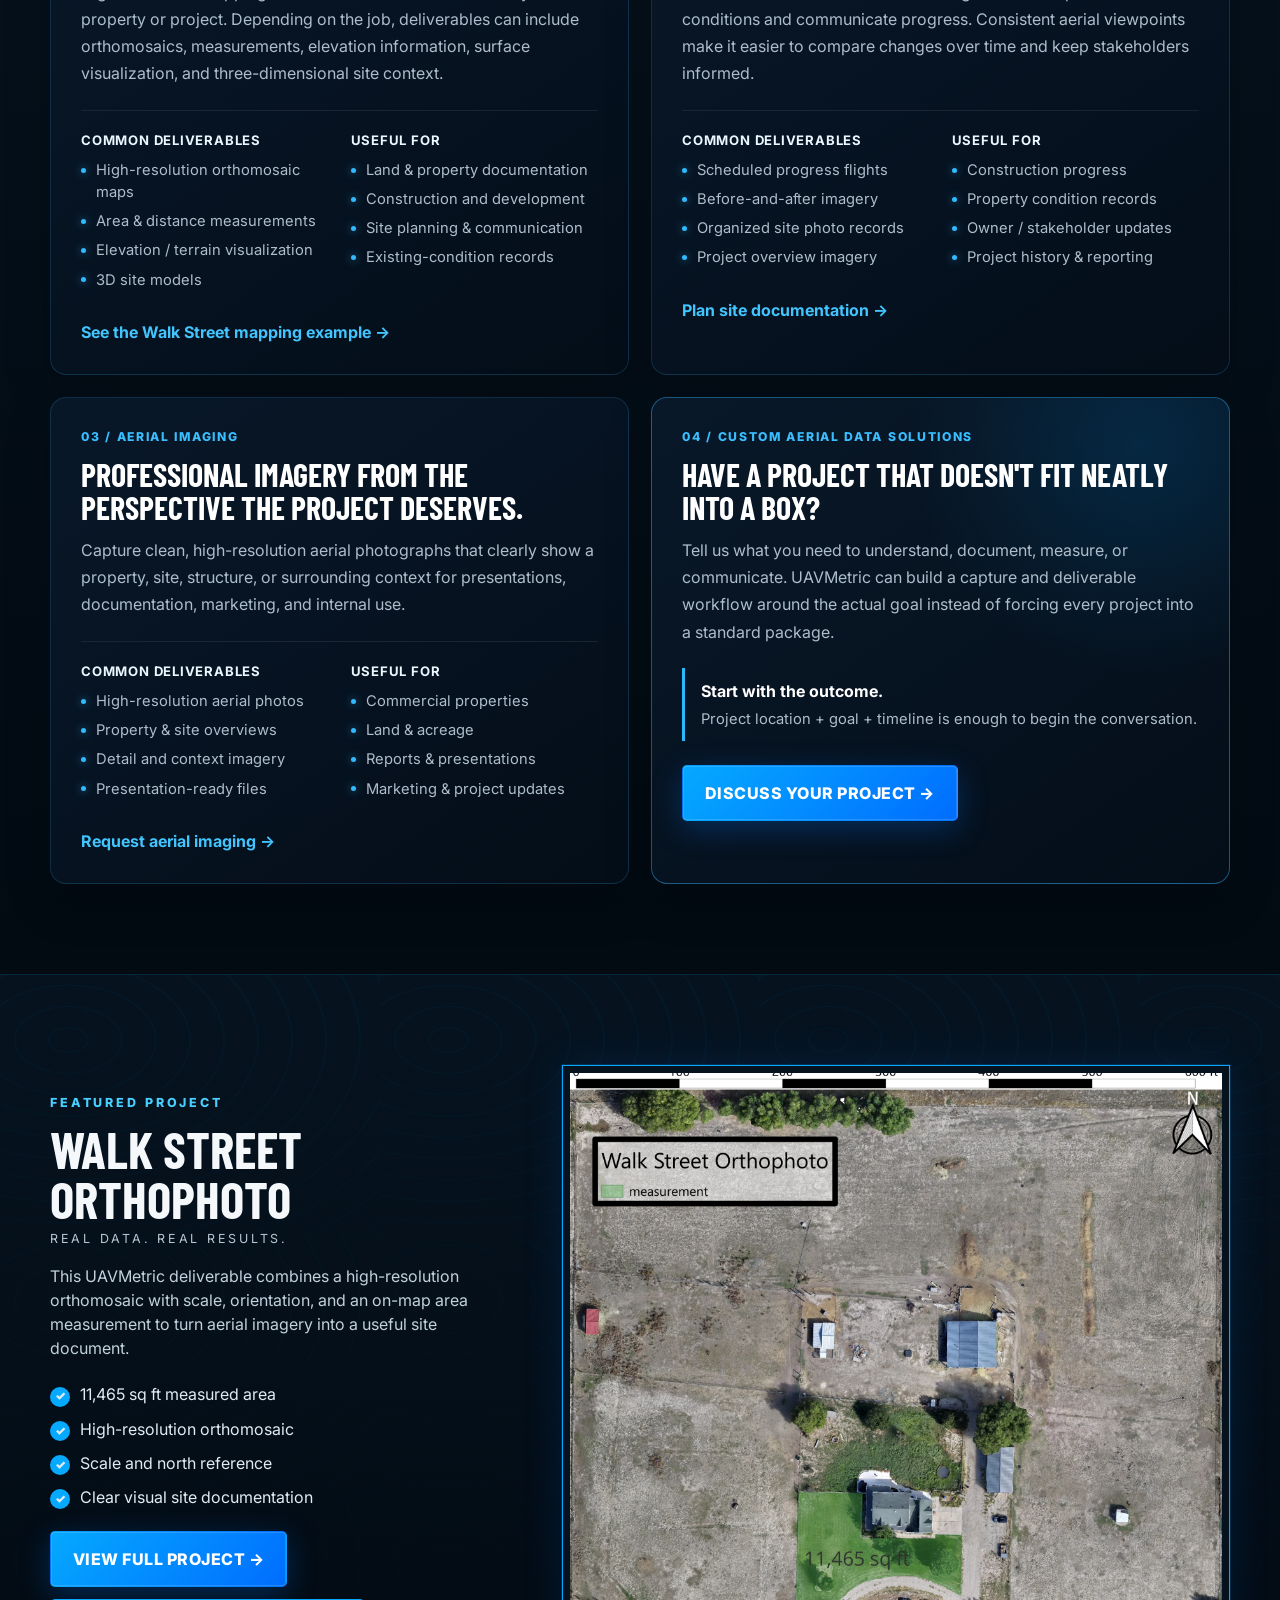
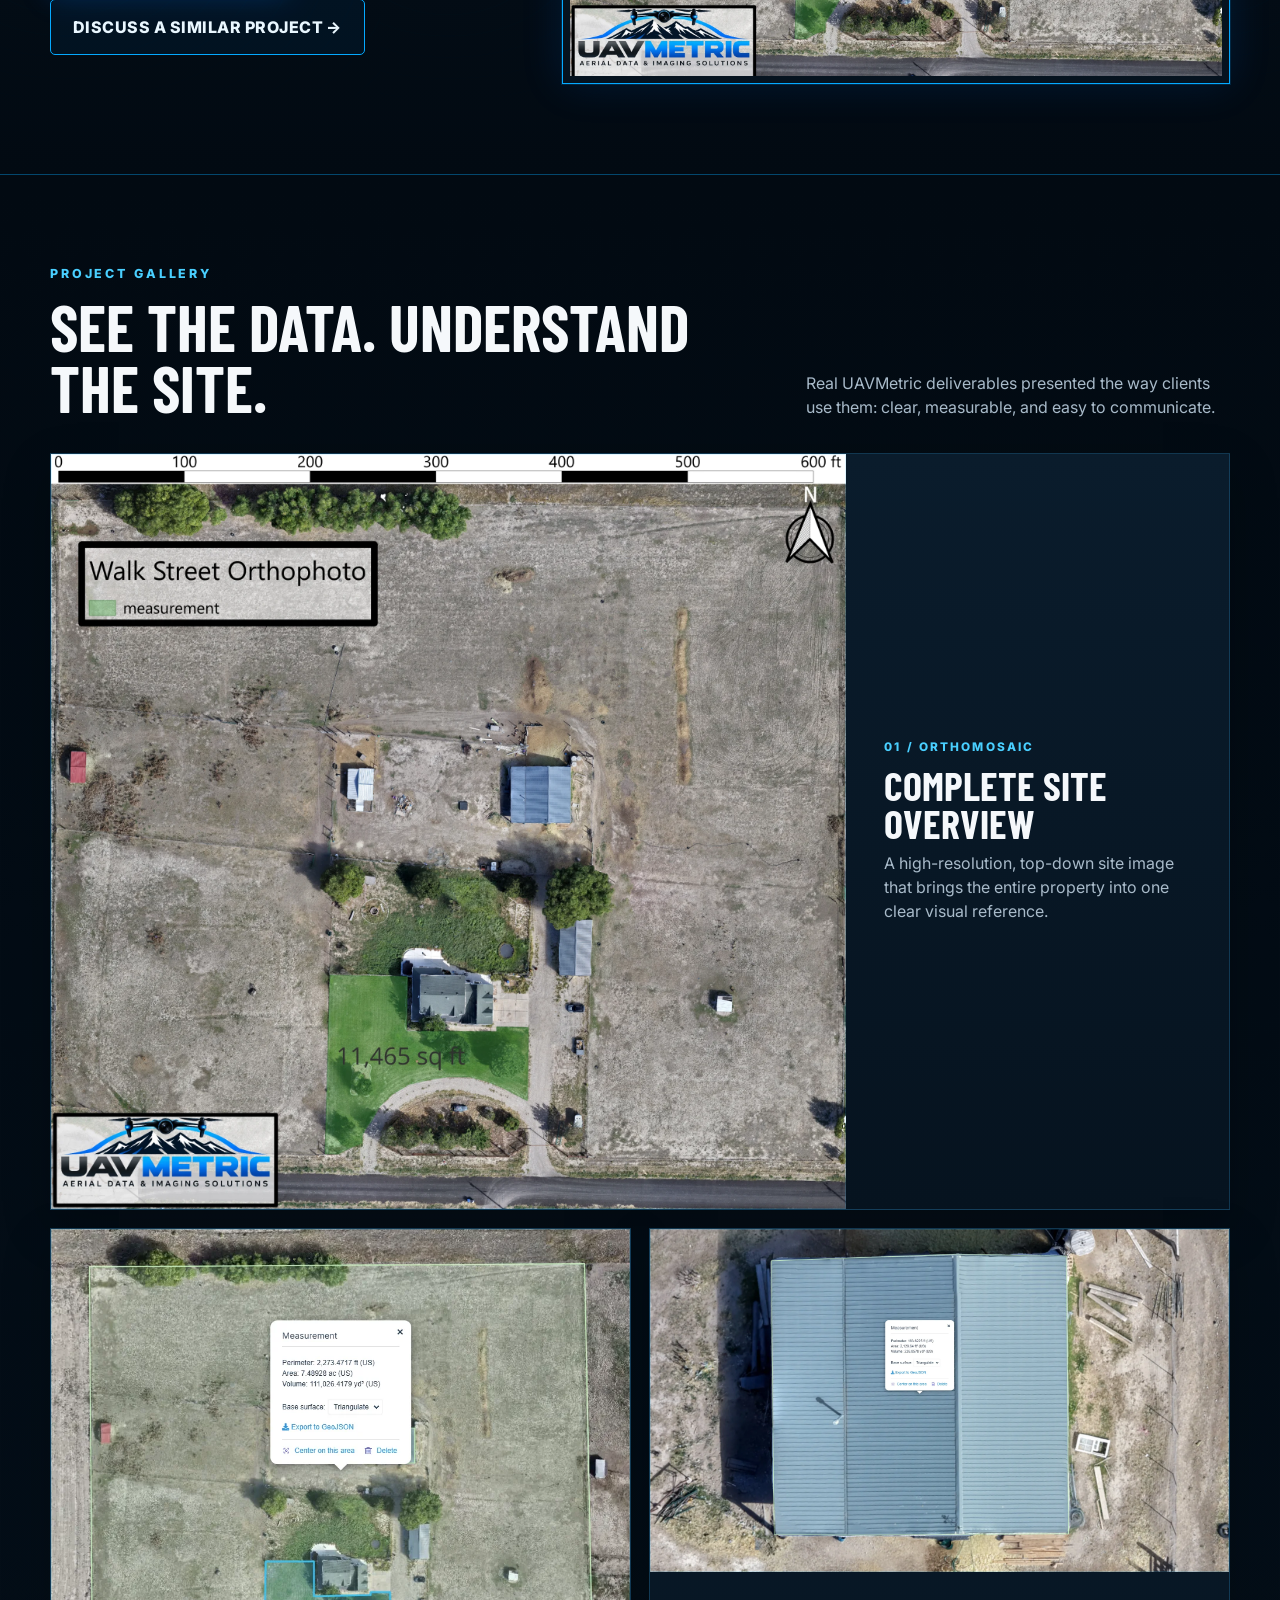
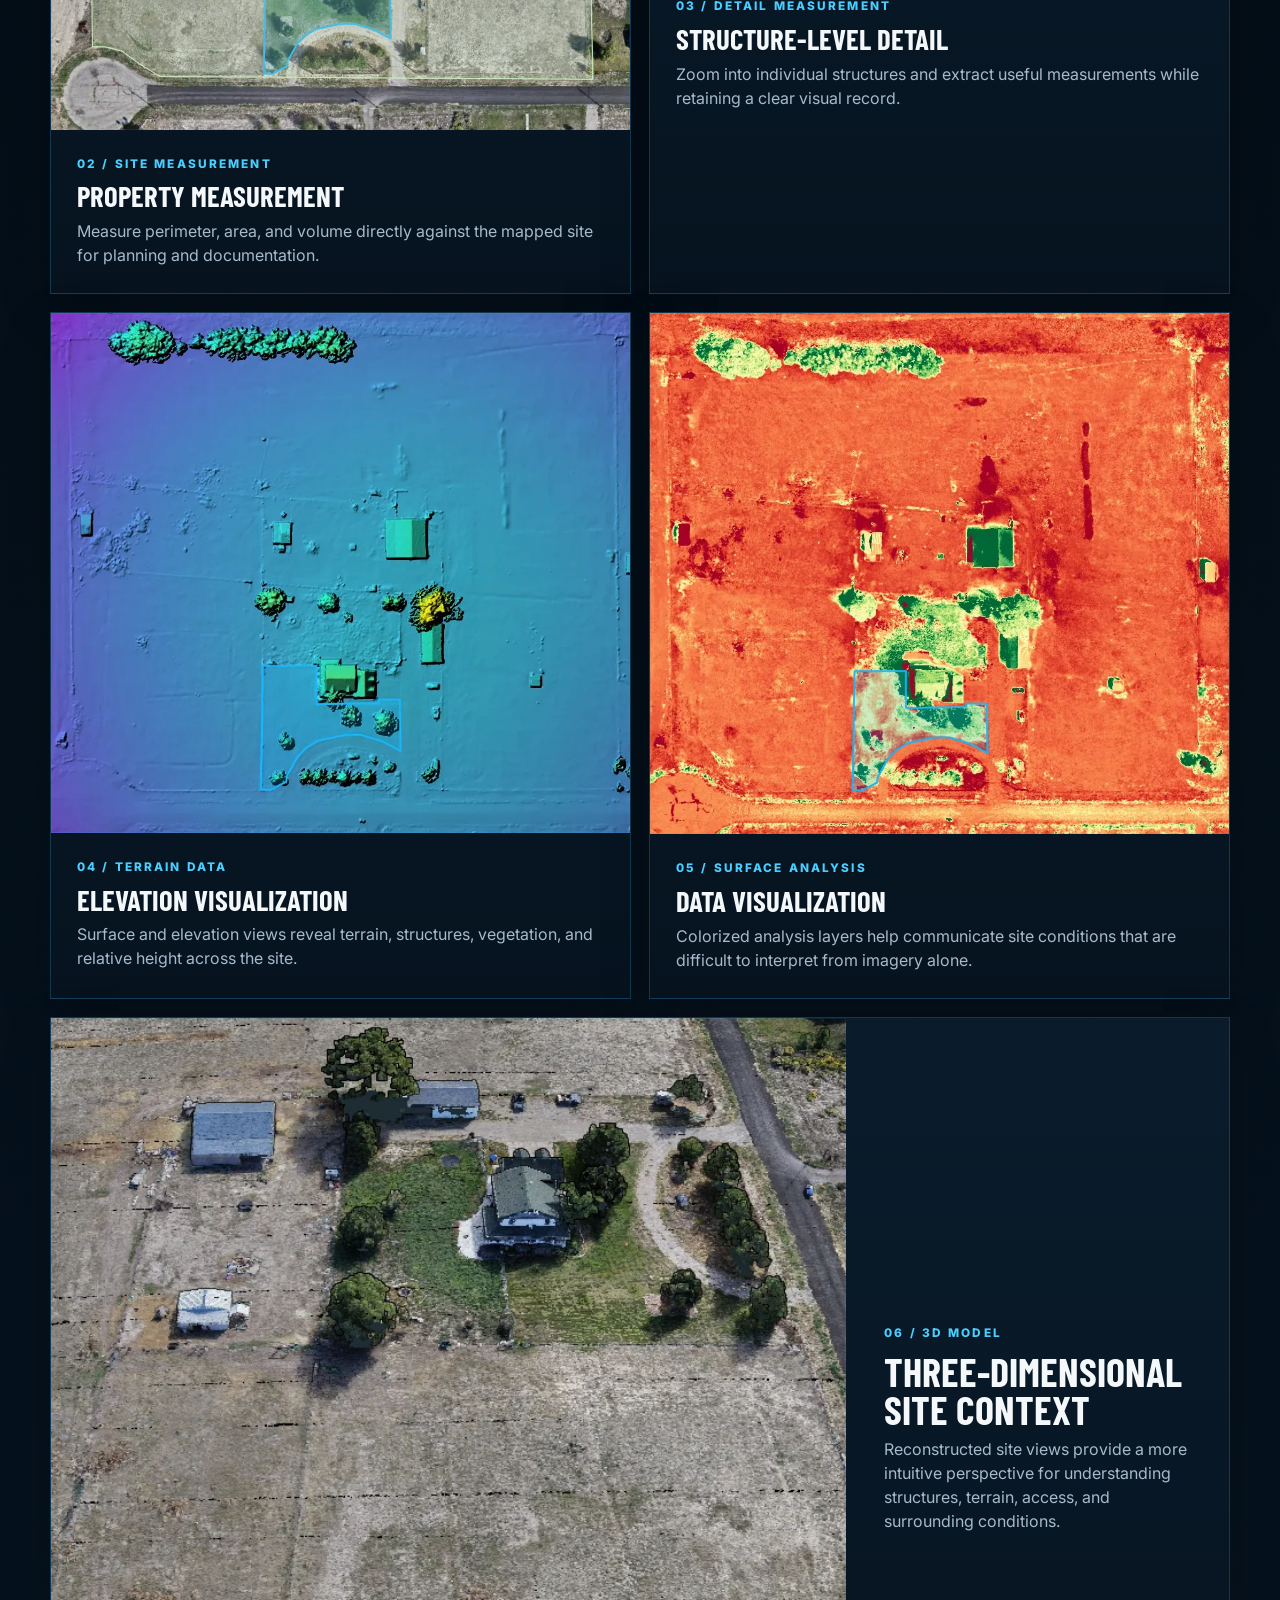
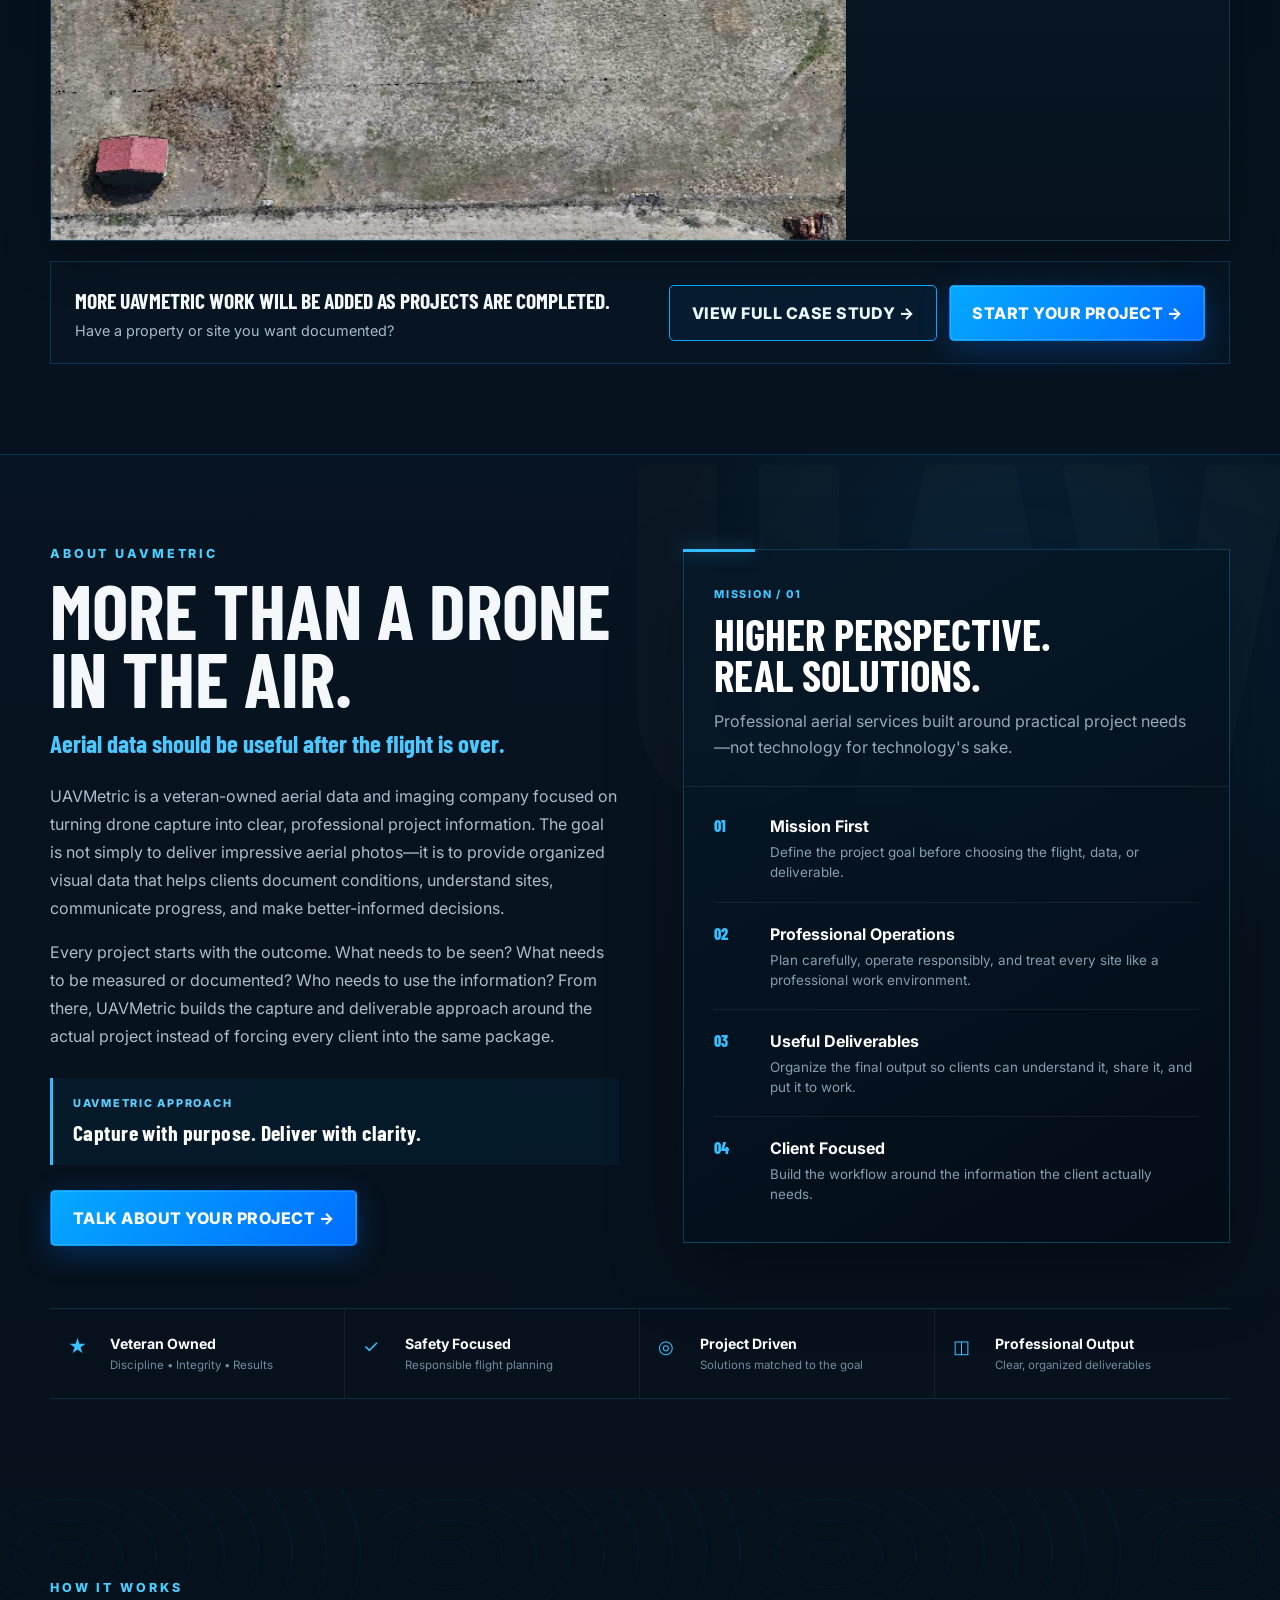
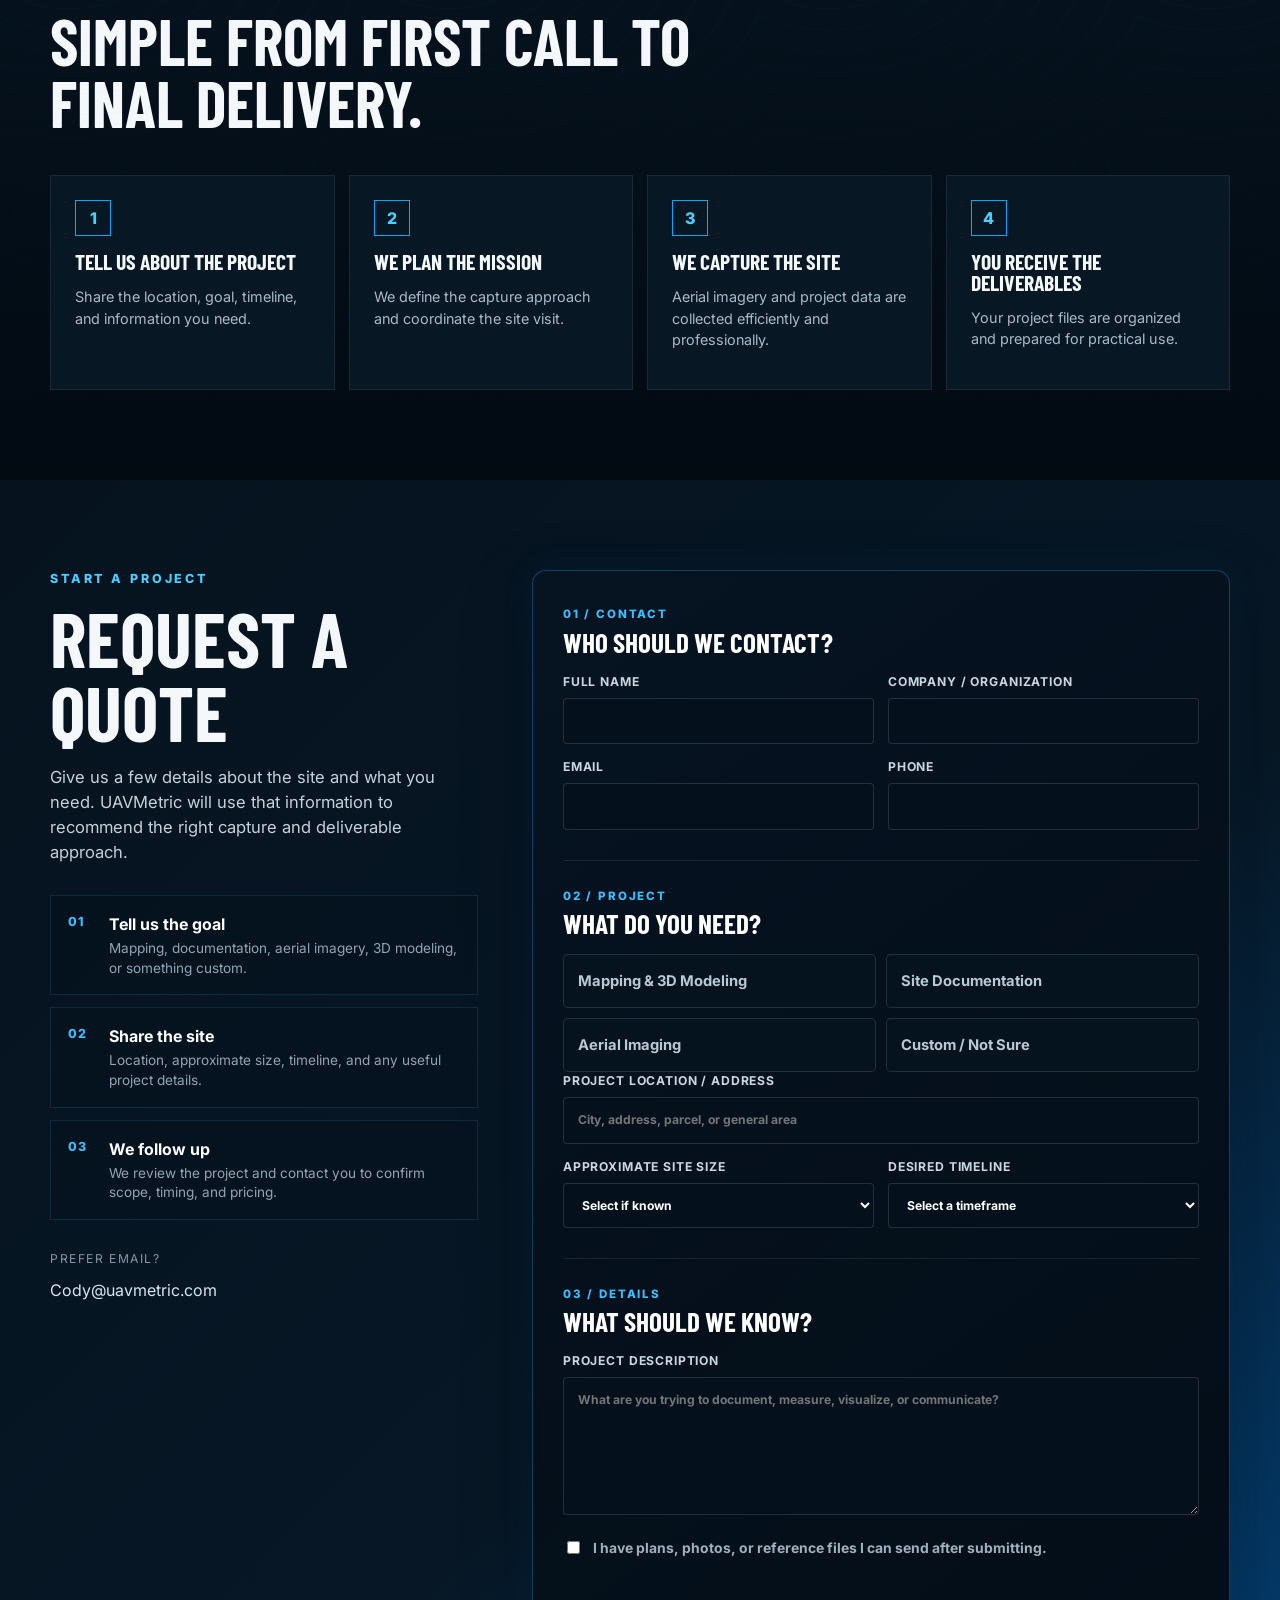
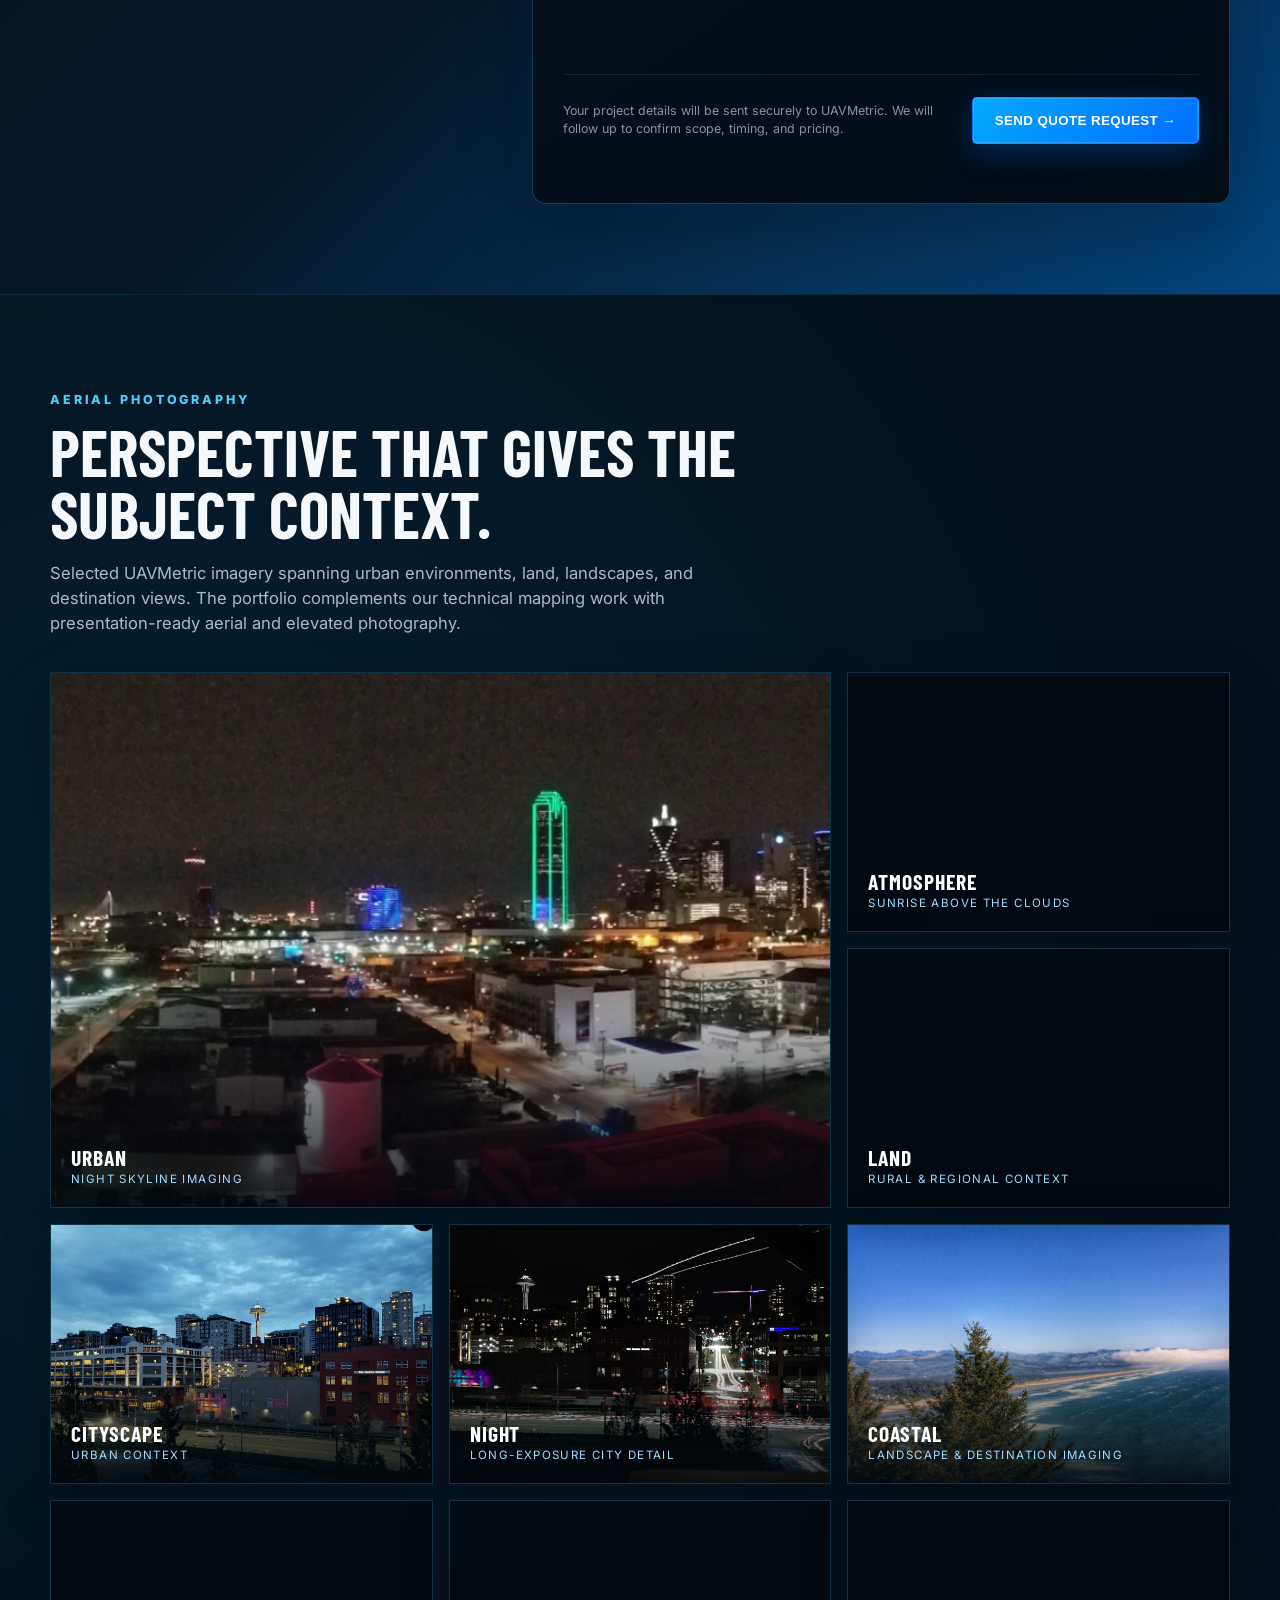
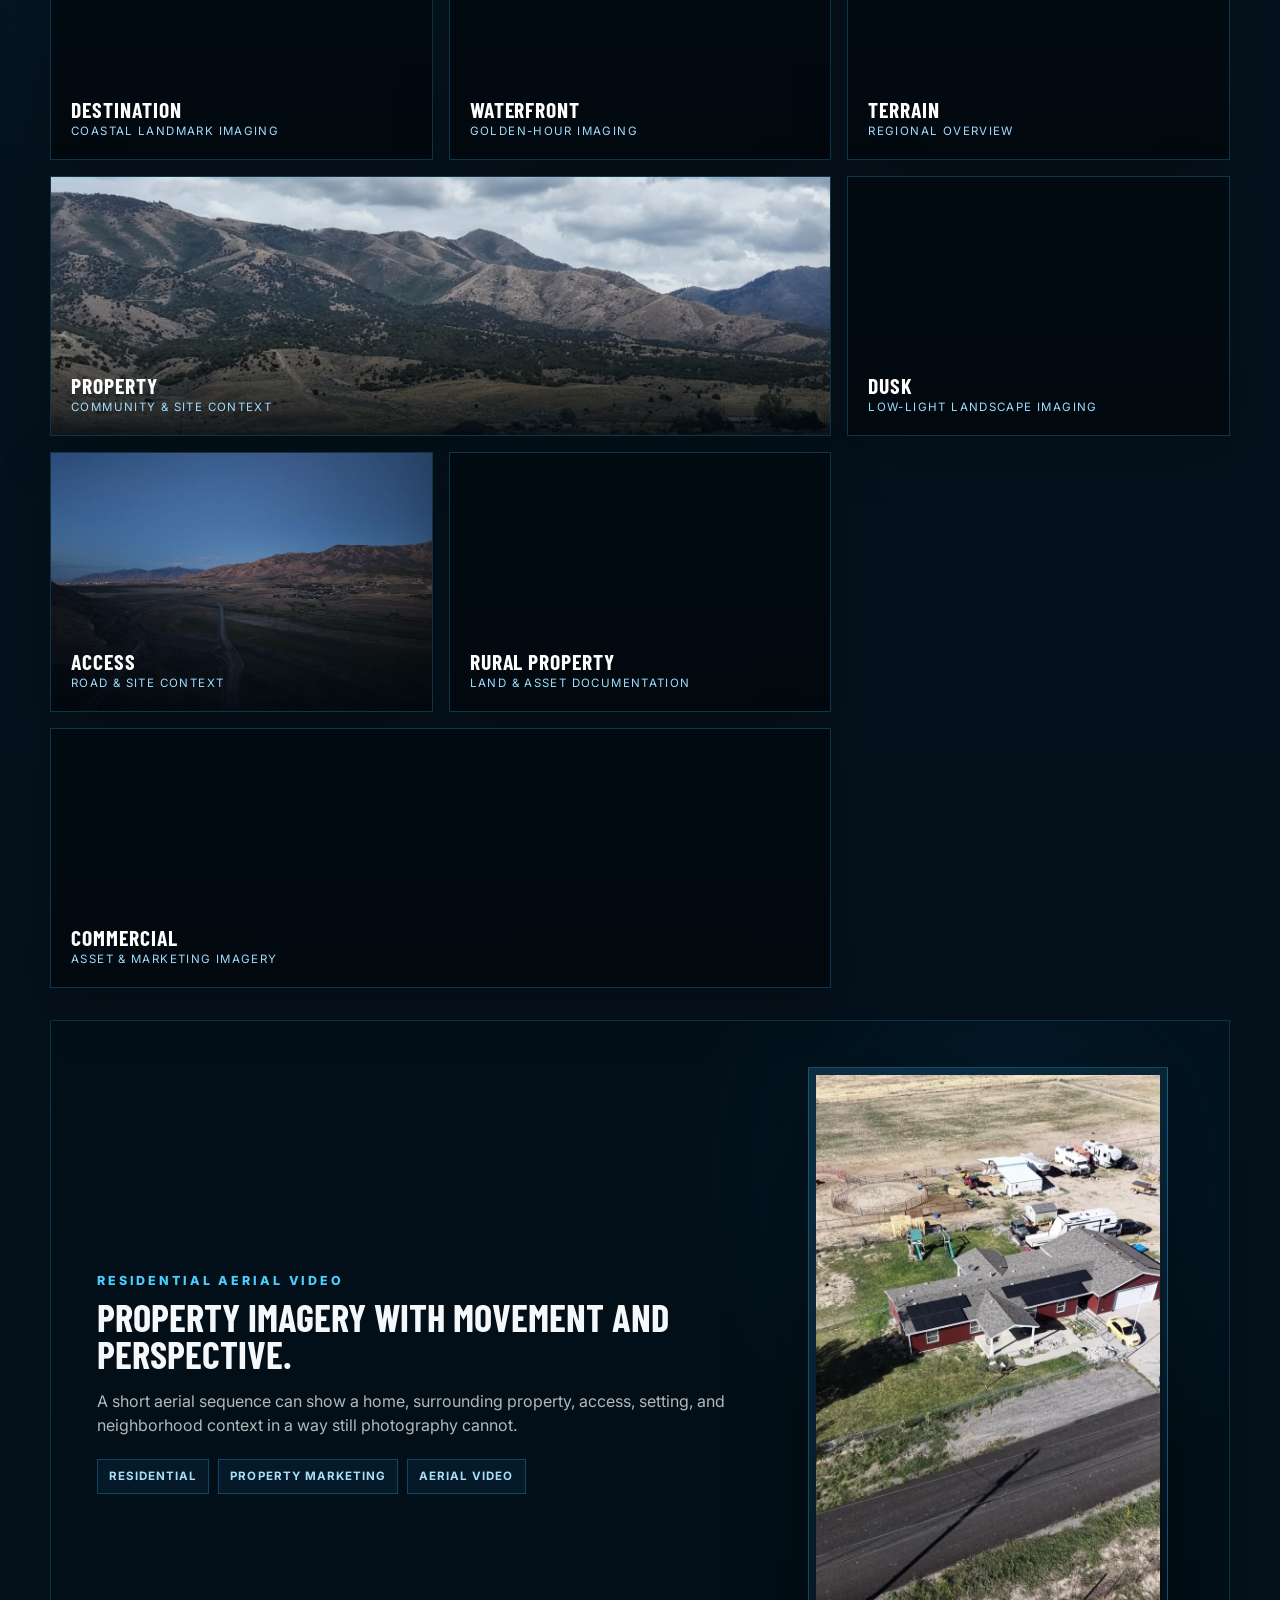
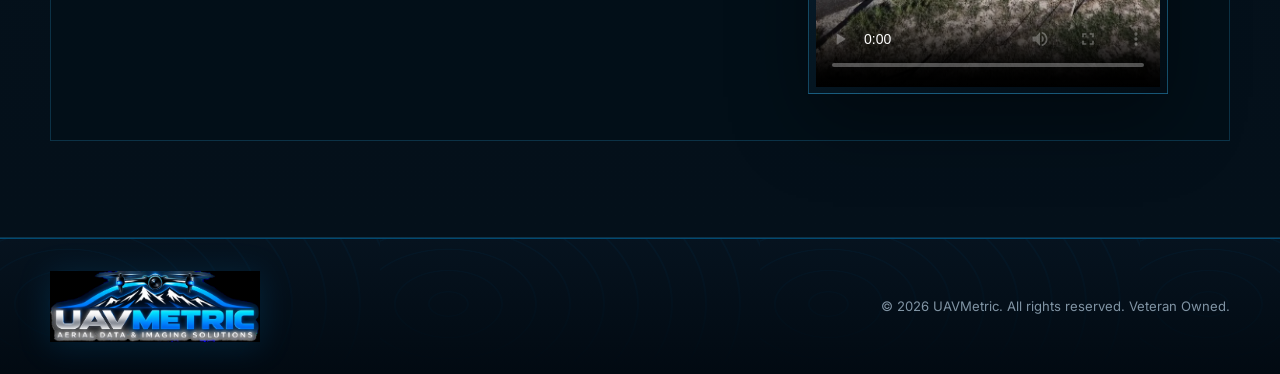
==== commit cda1bf49: "Update index.html" ====
--- a/public/index.html
+++ b/public/index.html
@@ -267,7 +267,7 @@
       </label>
 
       <div class="turnstile-wrap">
-          <div class="cf-turnstile" data-sitekey="YOUR_TURNSTILE_SITE_KEY" data-theme="dark"></div>
+          <div class="cf-turnstile" data-sitekey="0x4AAAAAAEx-rpn6tJb8Chj1" data-theme="dark"></div>
         </div>
         <div class="quote-submit-row">
         <p>Your project details will be sent securely to UAVMetric. We will follow up to confirm scope, timing, and pricing.</p>
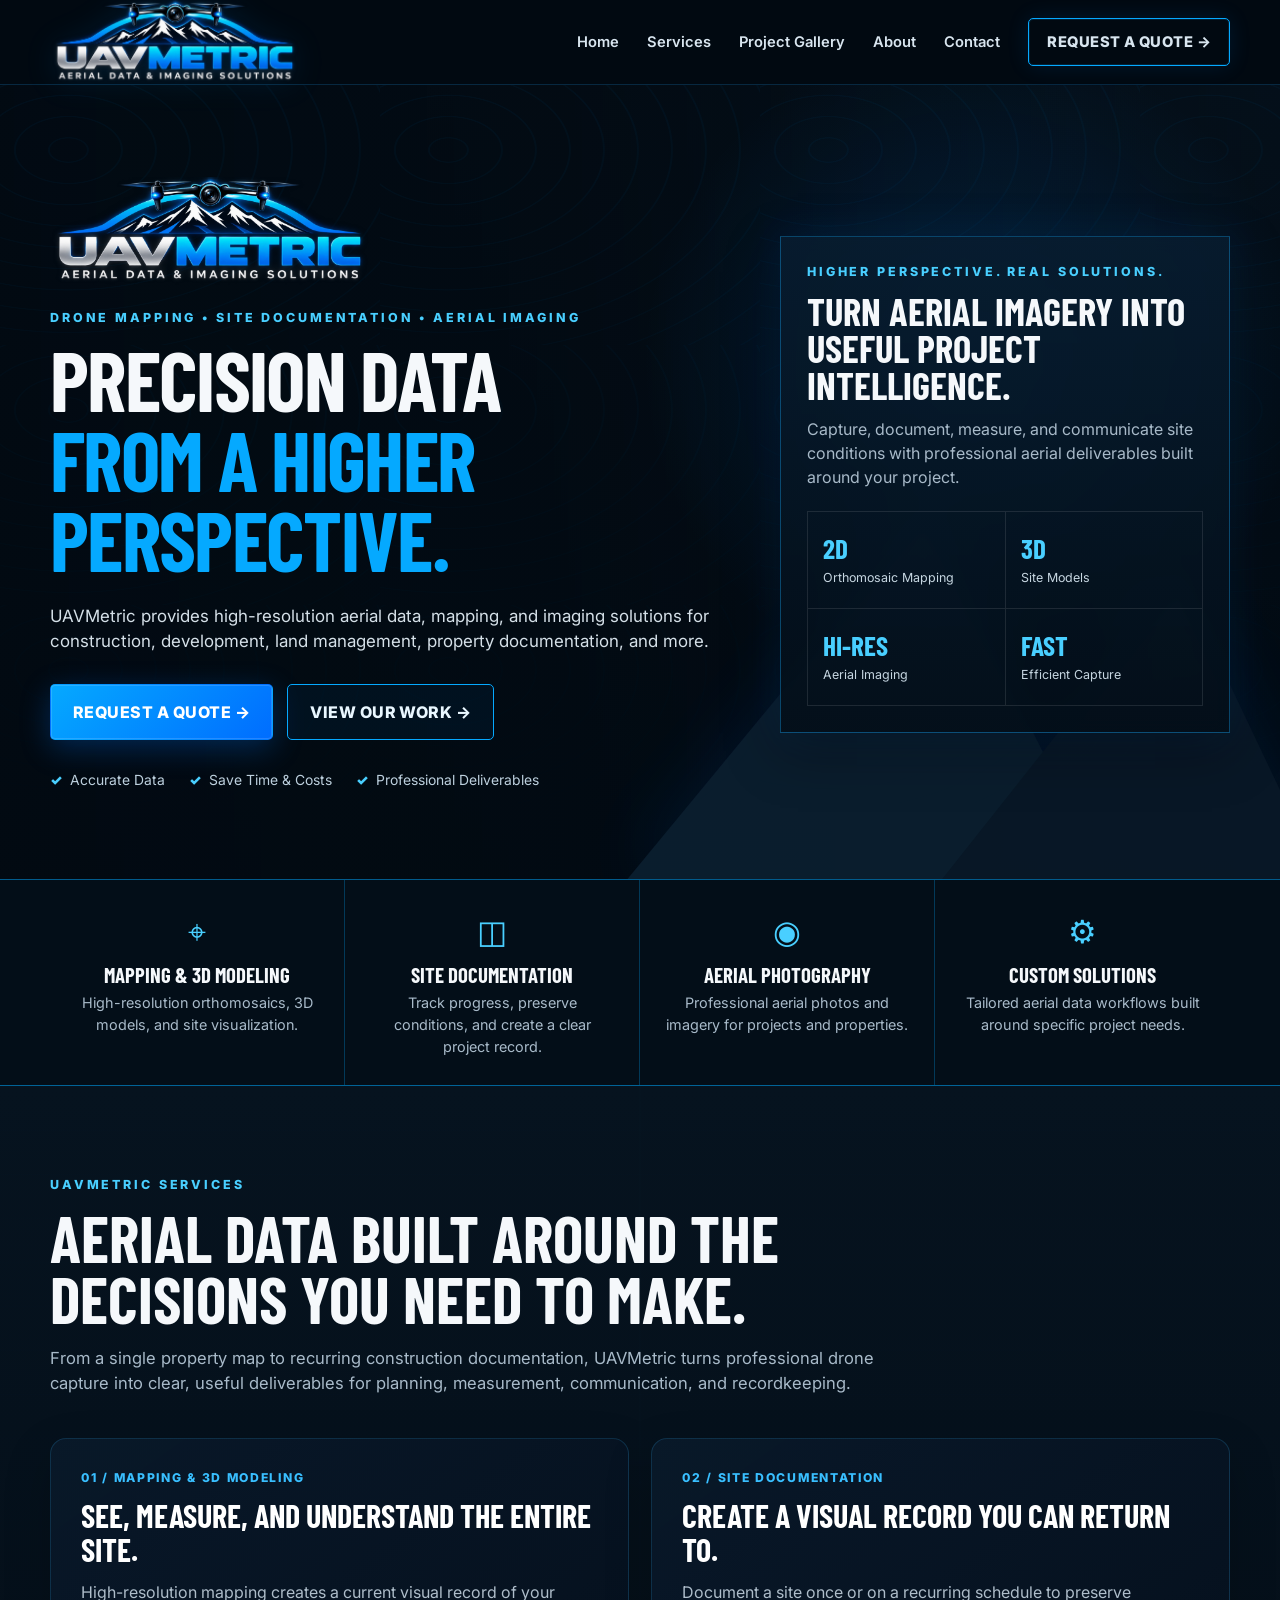
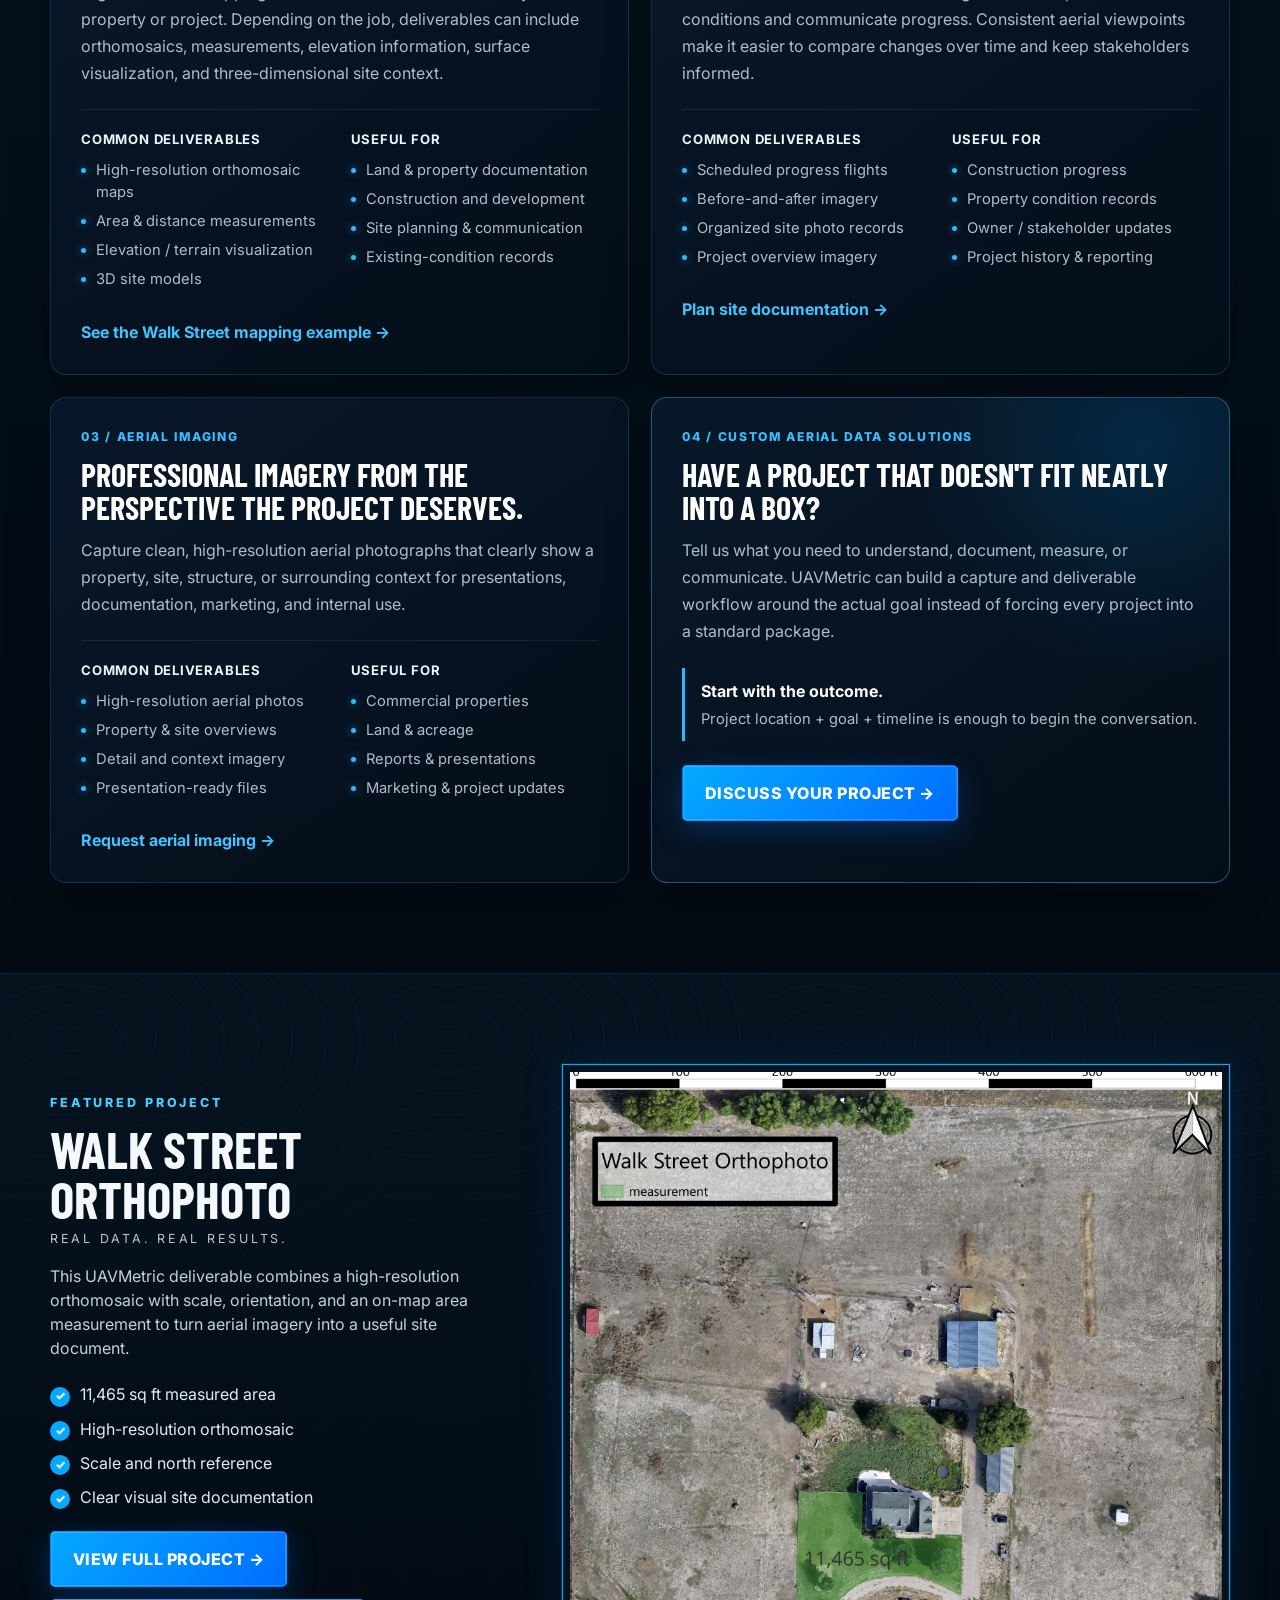
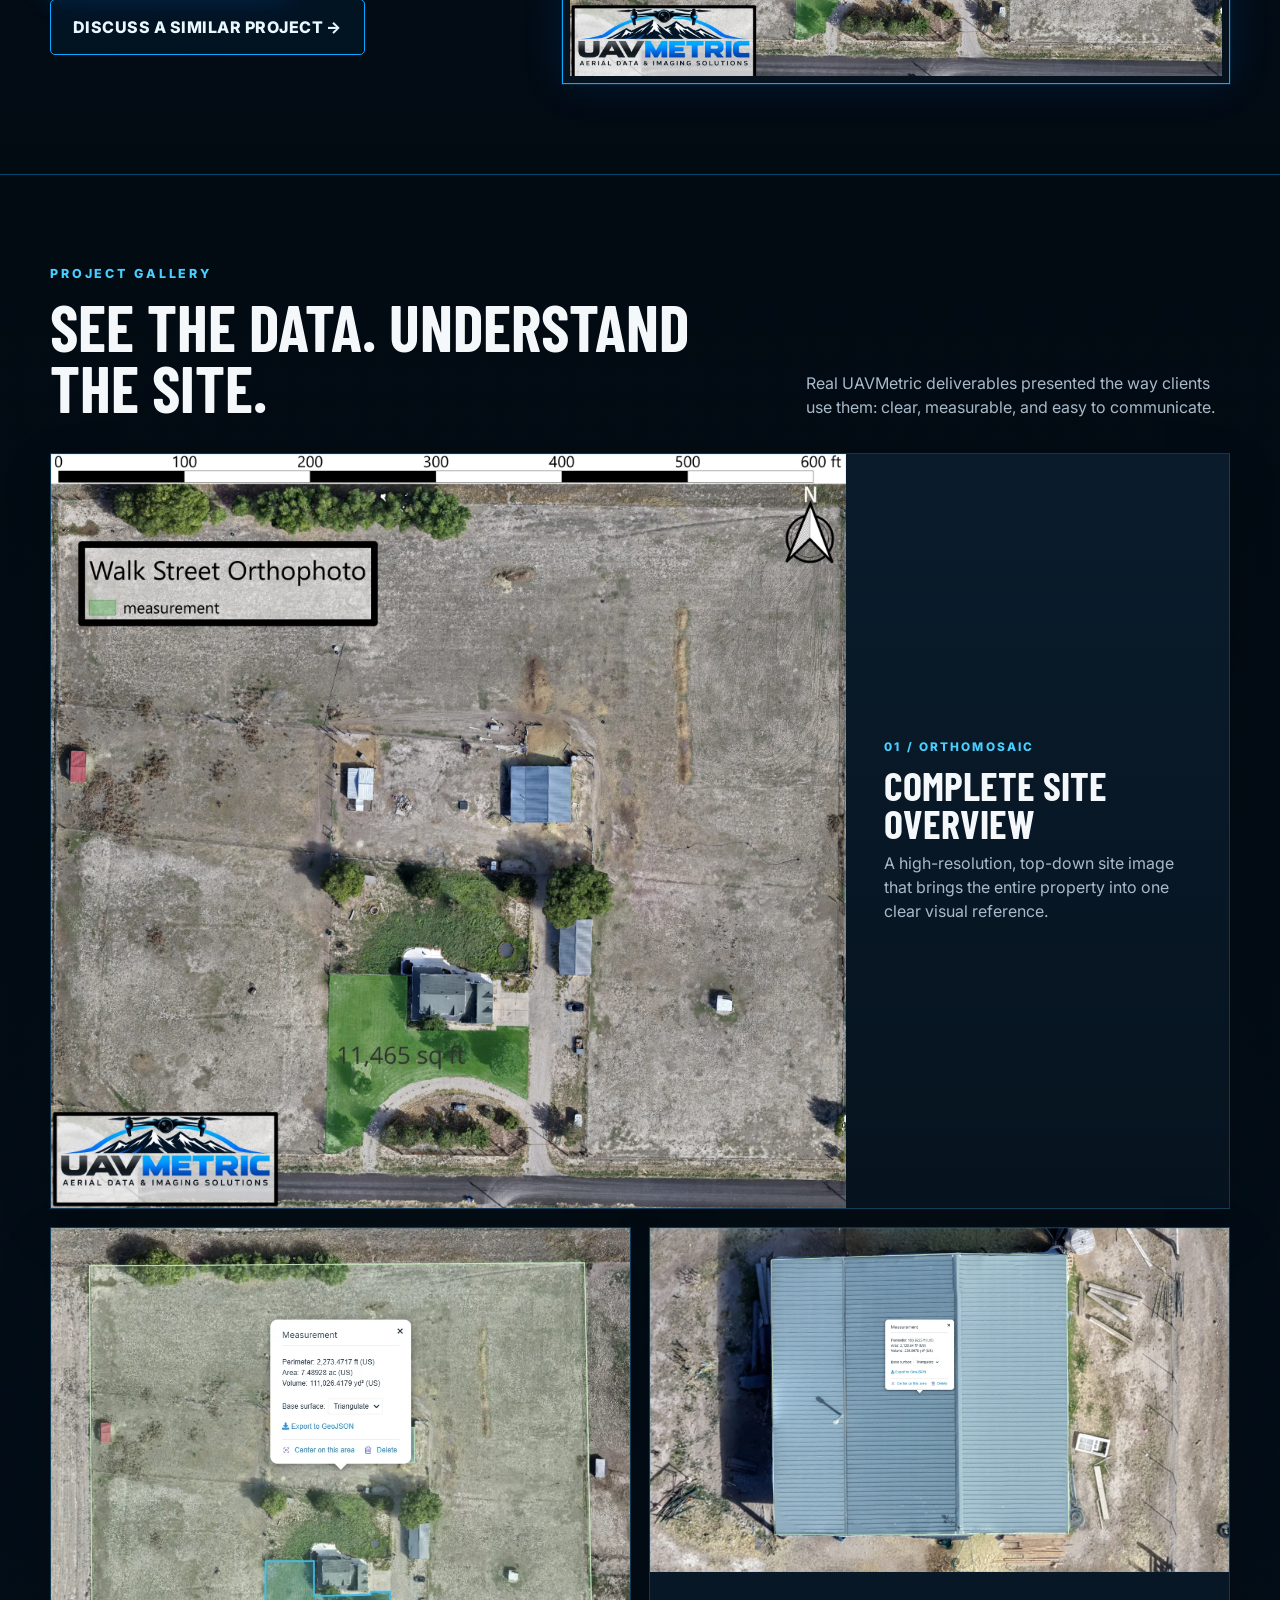
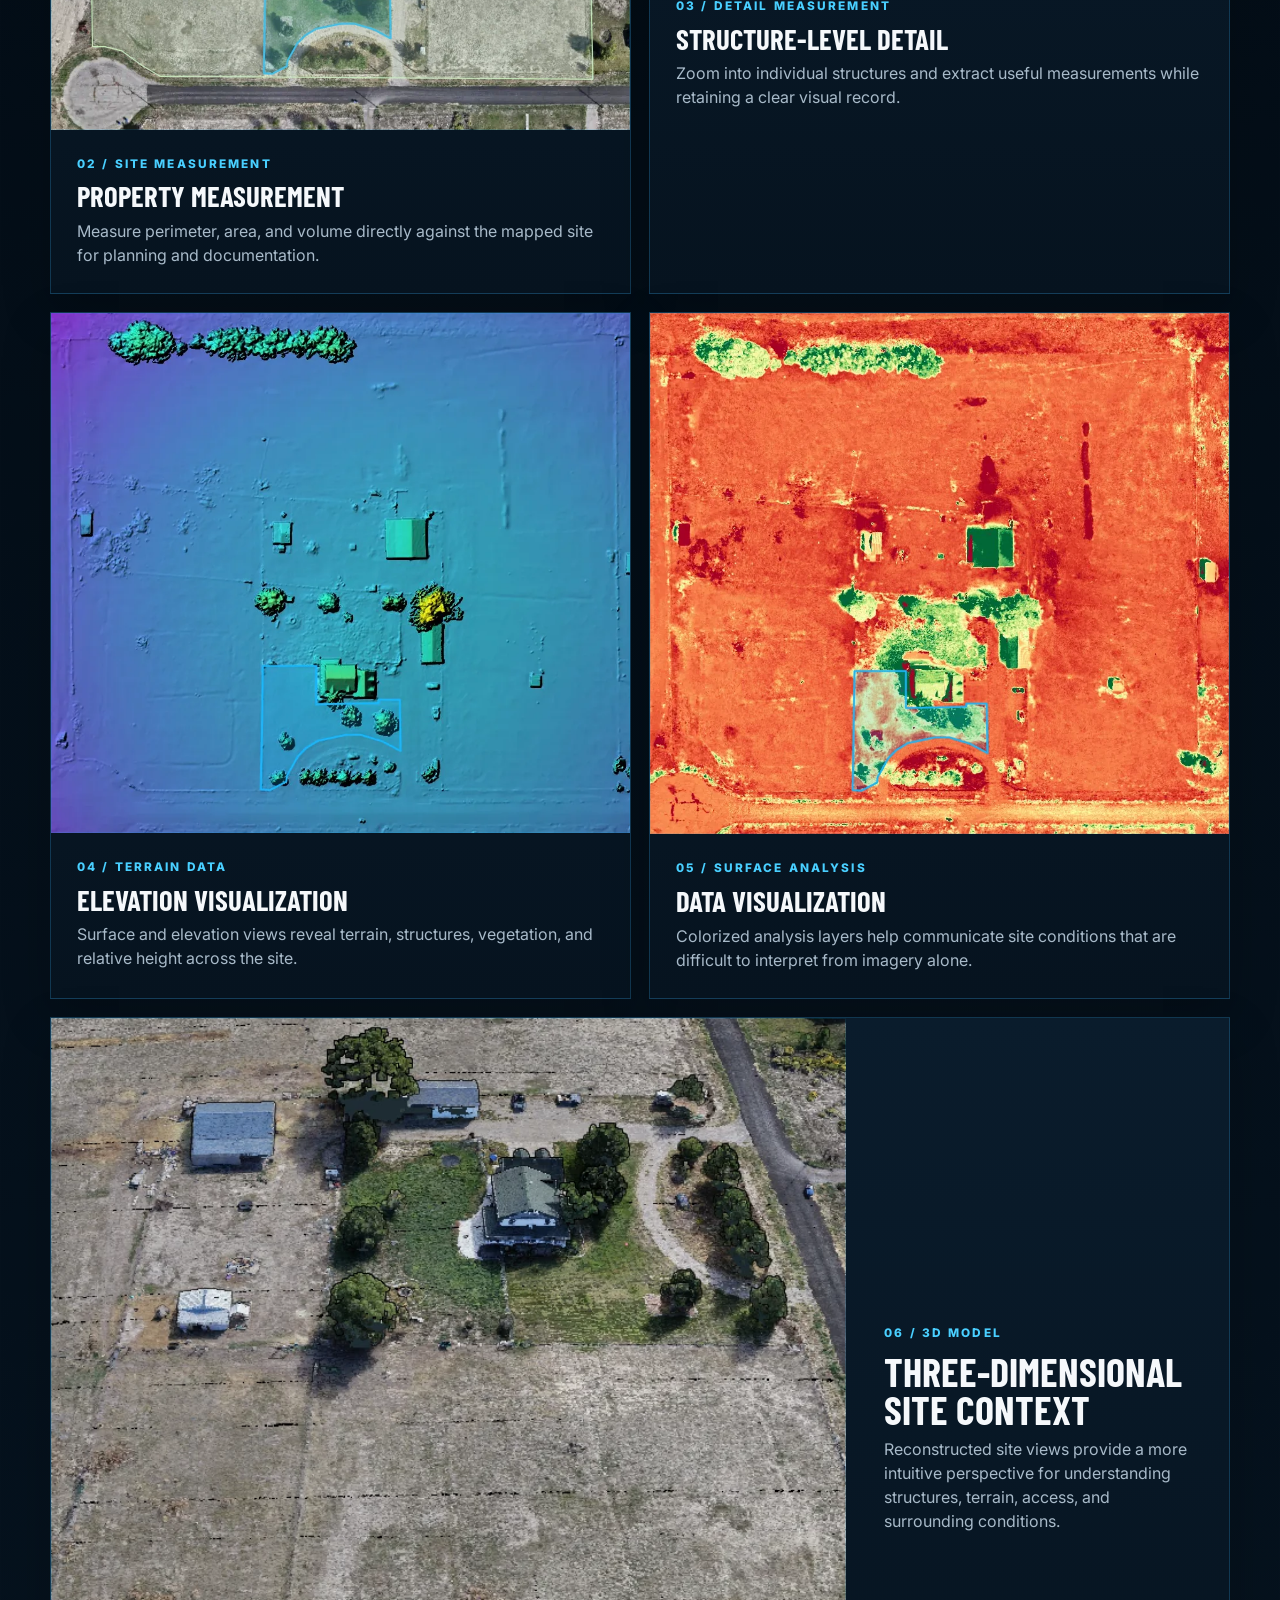
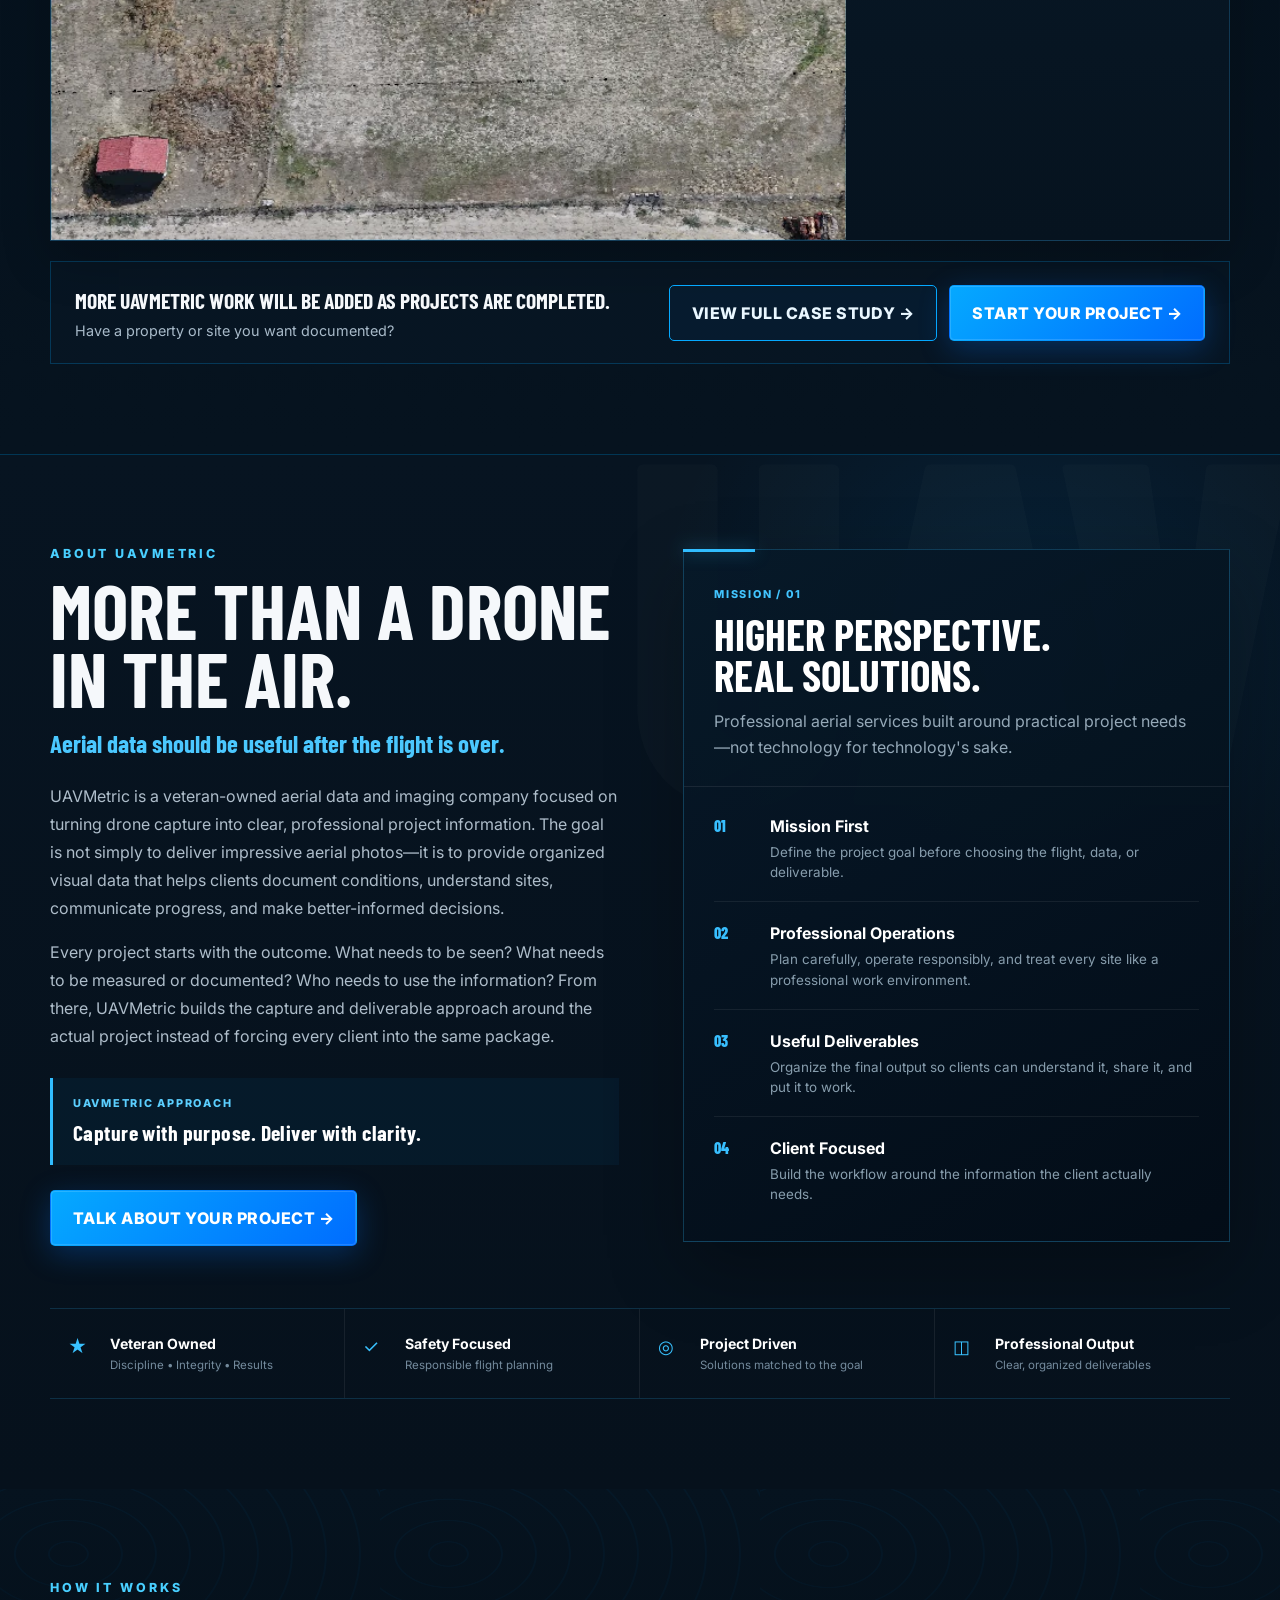
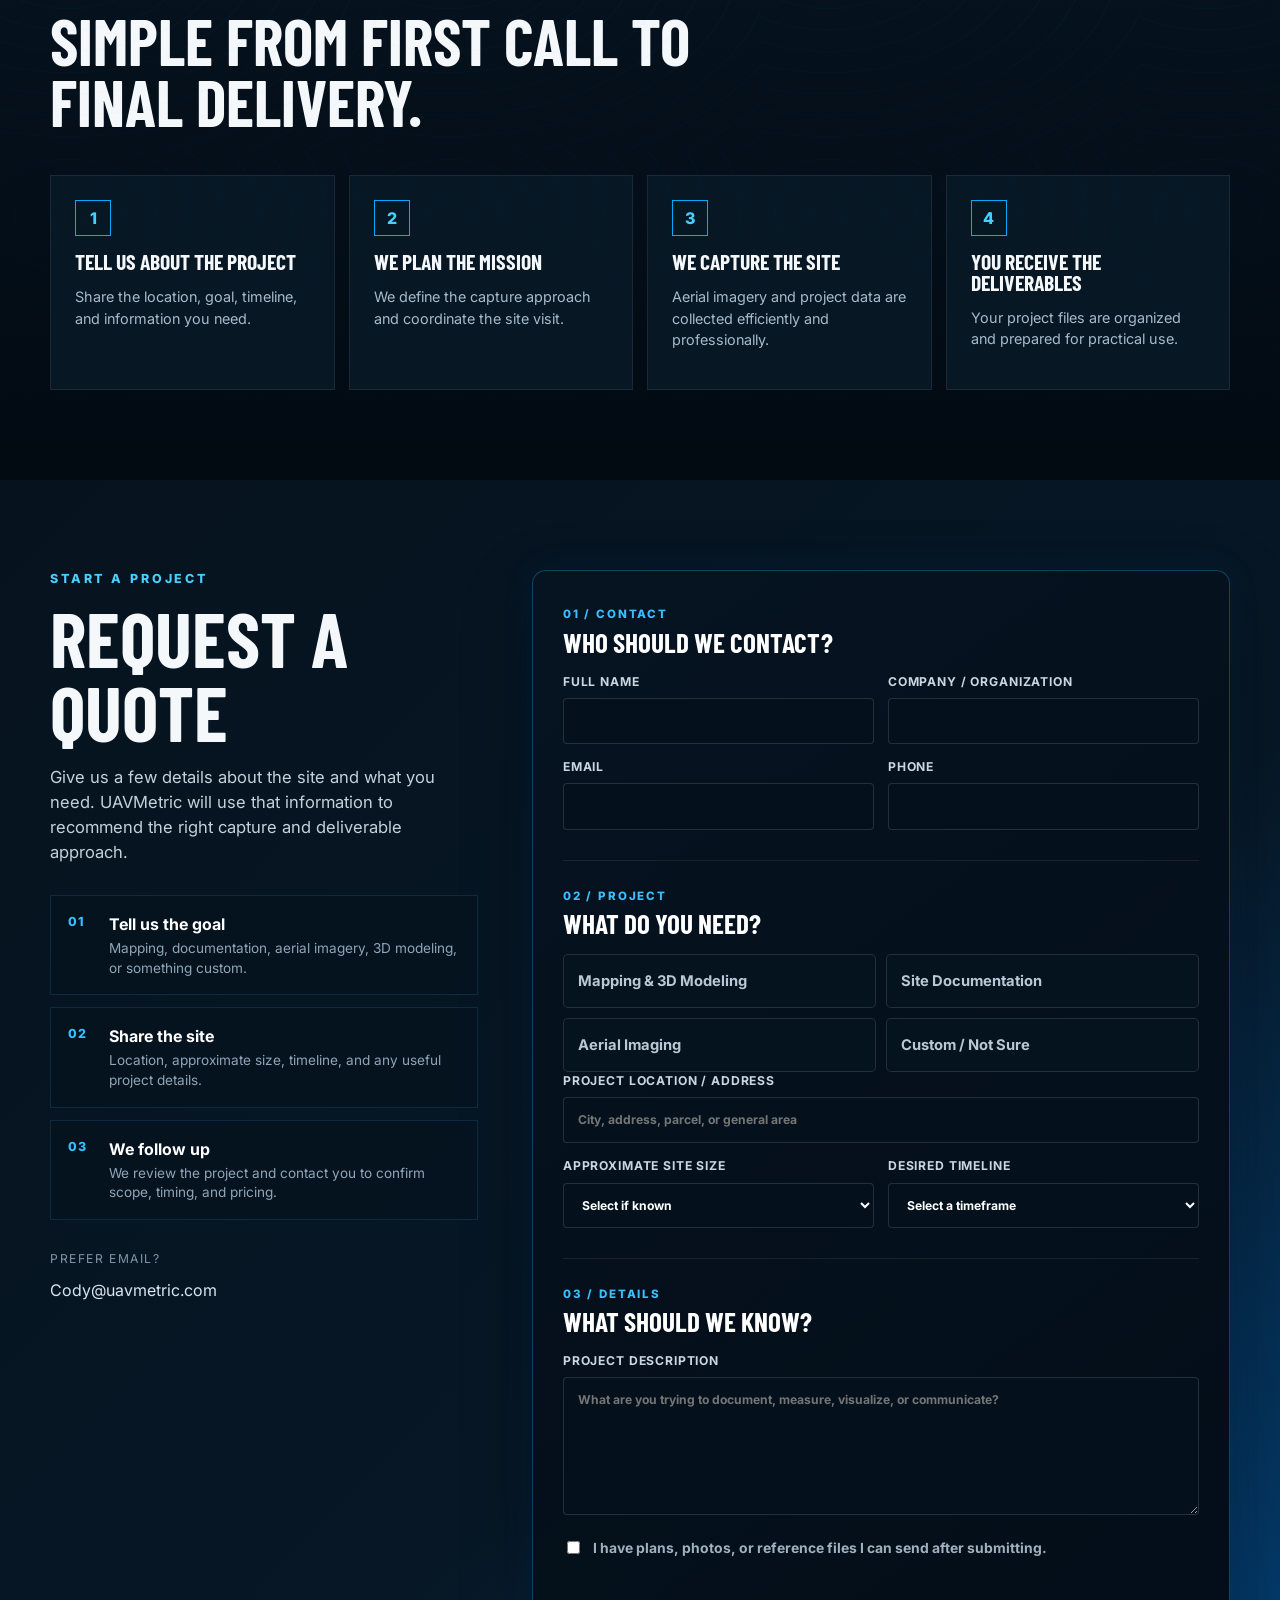
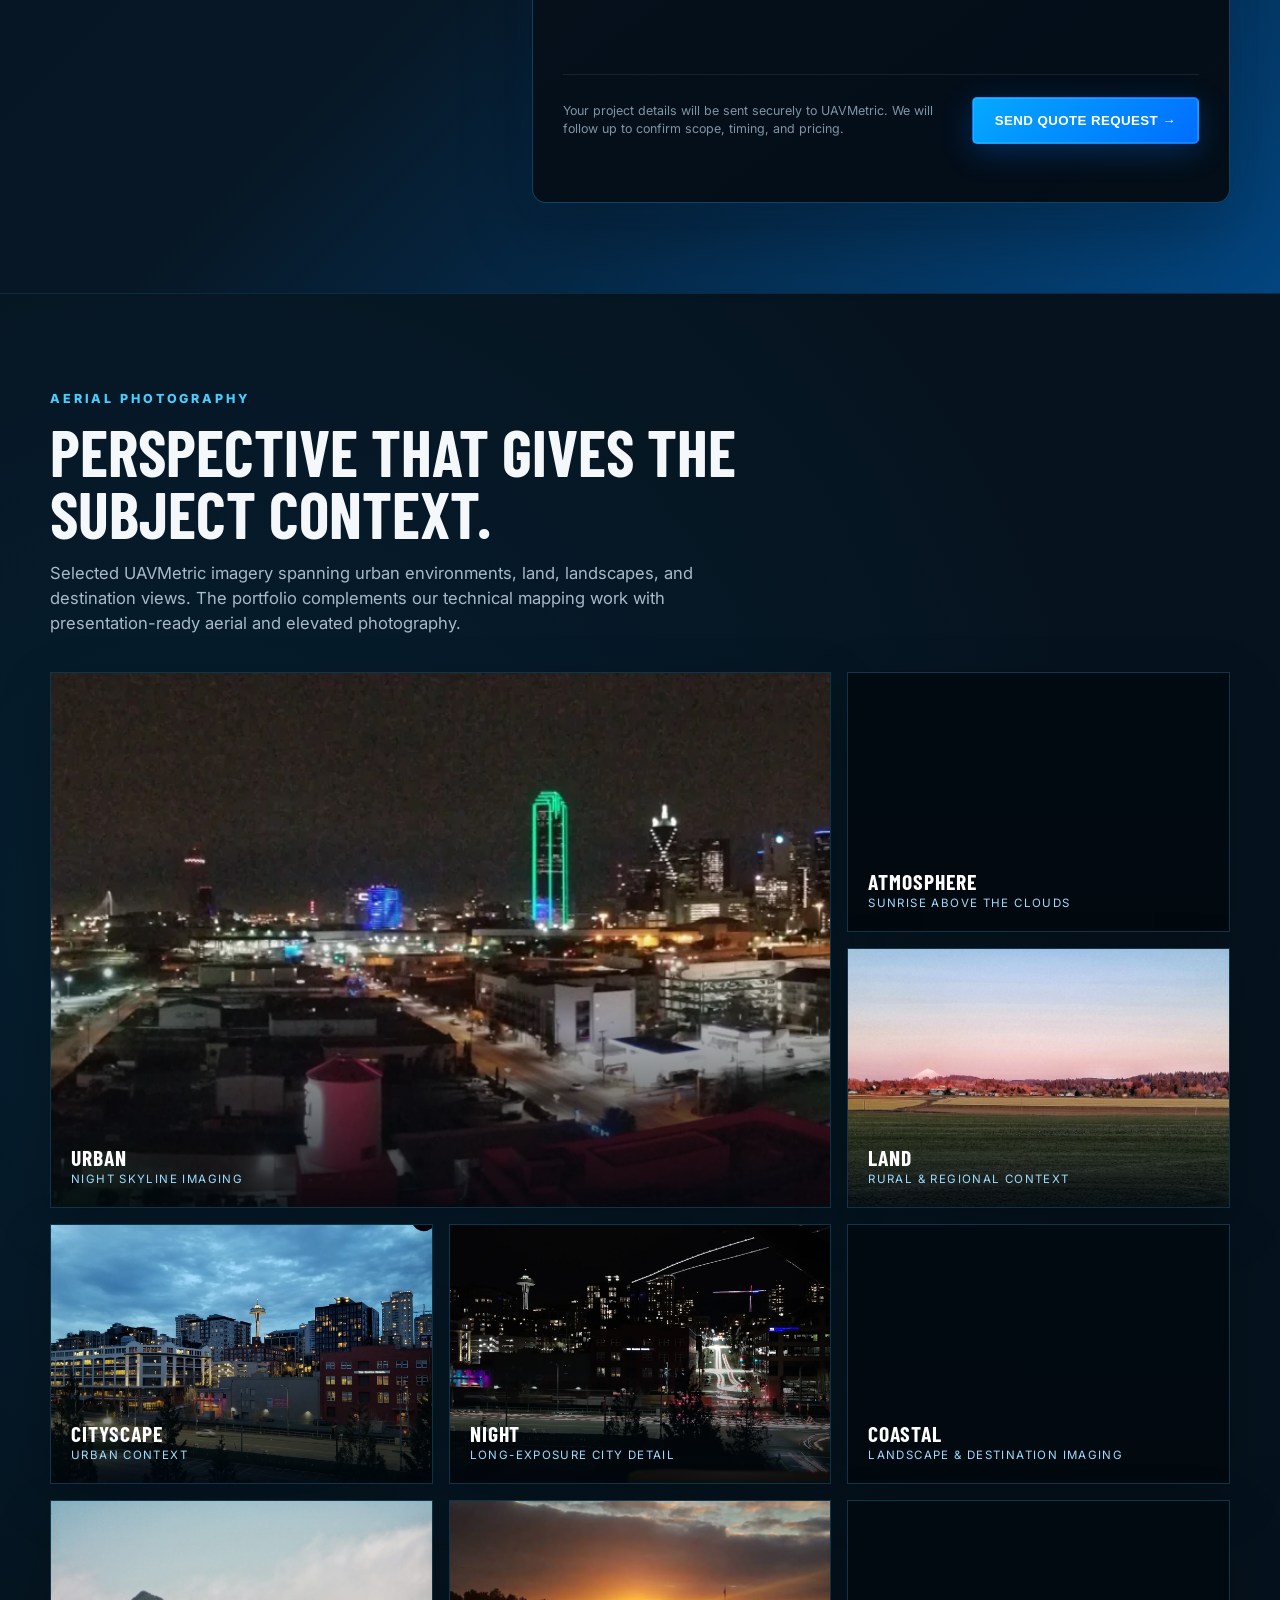
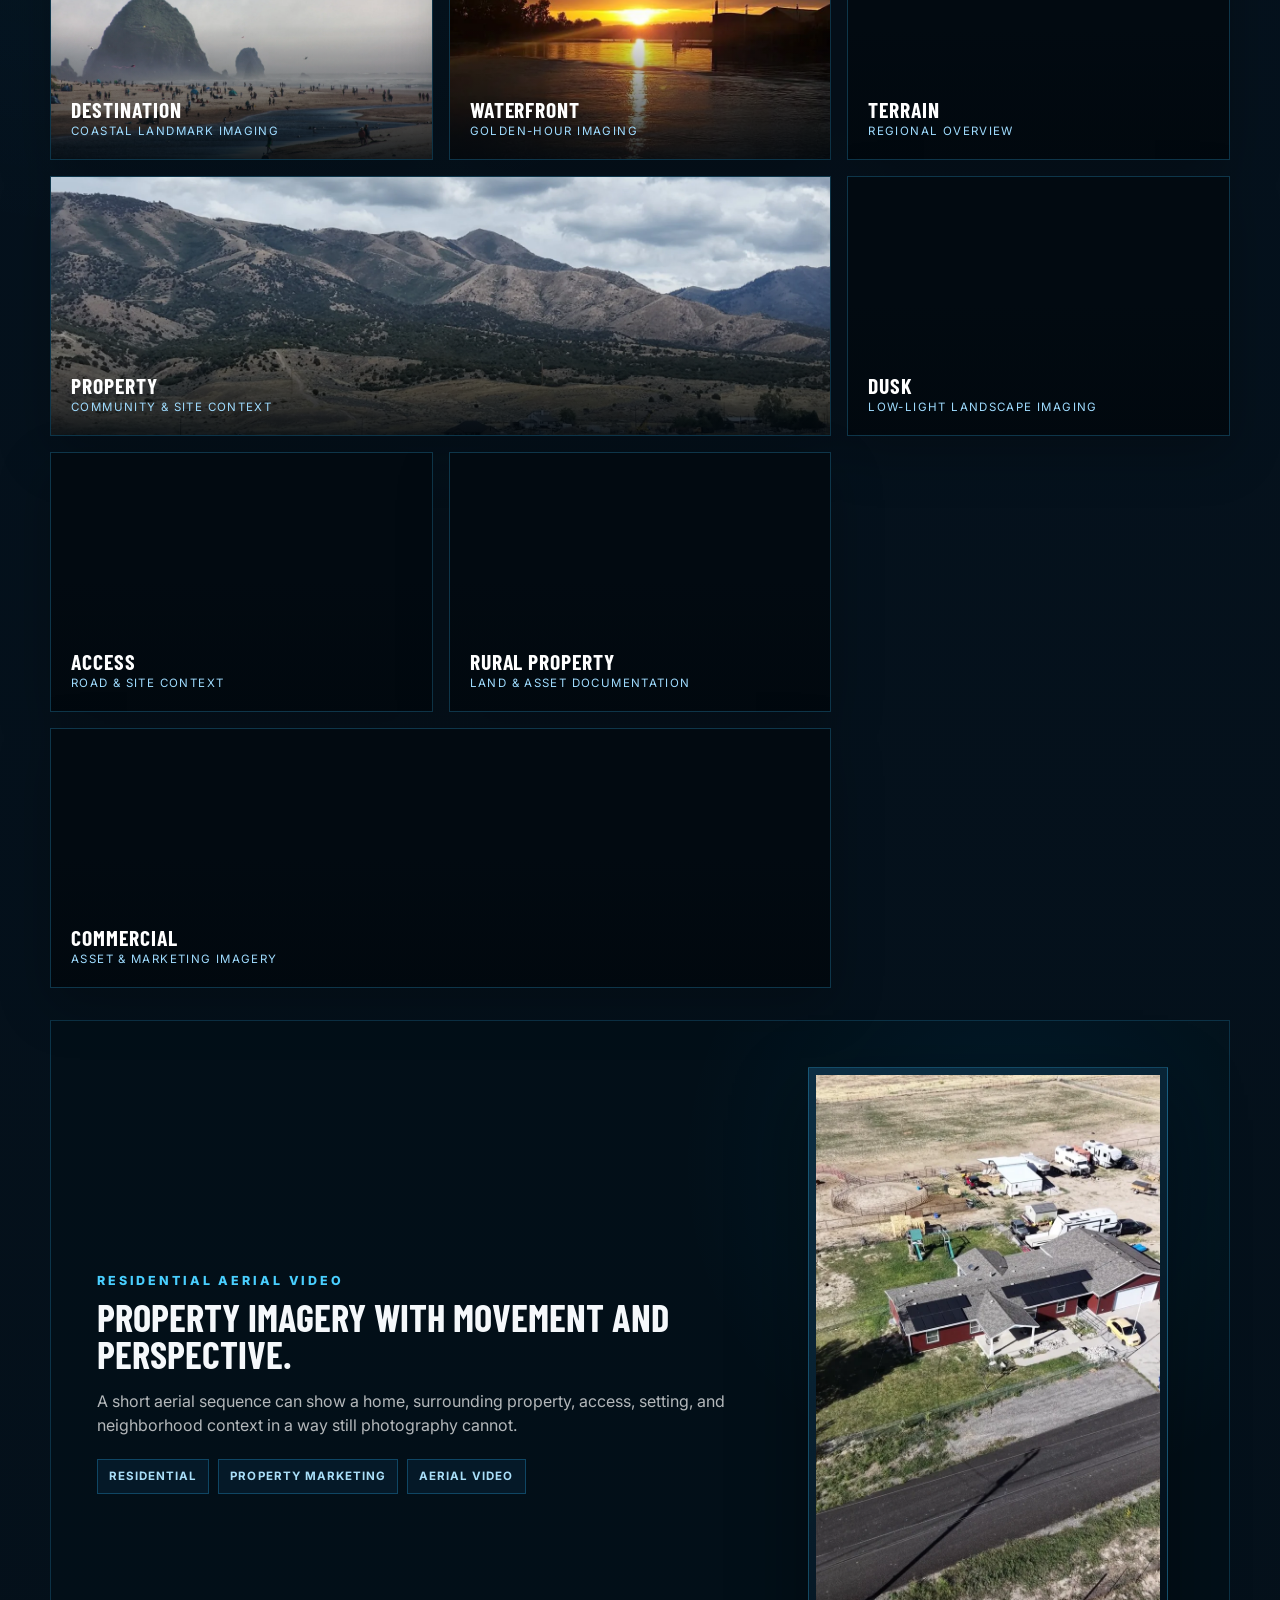
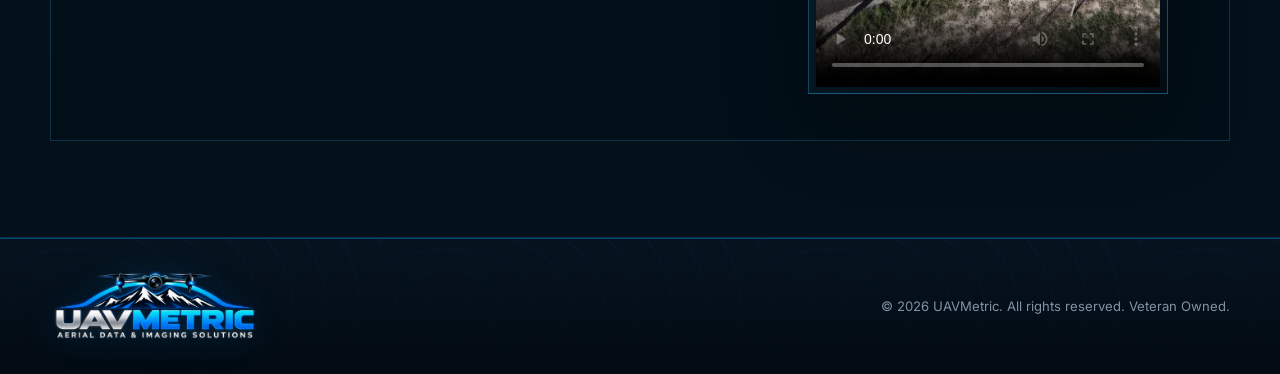
==== commit 148f6ed0: "Add files via upload" ====
--- a/public/index.html
+++ b/public/index.html
@@ -16,11 +16,11 @@
   <meta property="og:title" content="UAVMetric | Aerial Data & Imaging Solutions">
   <meta property="og:description" content="Professional drone mapping, site documentation, 3D modeling, and aerial imaging solutions from UAVMetric.">
   <meta property="og:url" content="https://uavmetric.com/">
-  <meta property="og:image" content="https://uavmetric.com/assets/uavmetric-logo-dark.webp">
+  <meta property="og:image" content="https://uavmetric.com/assets/uavmetric-logo-20260913.webp">
   <meta name="twitter:card" content="summary_large_image">
   <meta name="twitter:title" content="UAVMetric | Aerial Data & Imaging Solutions">
   <meta name="twitter:description" content="Professional drone mapping, site documentation, 3D modeling, and aerial imaging solutions from UAVMetric.">
-  <meta name="twitter:image" content="https://uavmetric.com/assets/uavmetric-logo-dark.webp">
+  <meta name="twitter:image" content="https://uavmetric.com/assets/uavmetric-logo-20260913.webp">
   <link rel="icon" href="assets/favicon.png" type="image/png">
   <script src="https://challenges.cloudflare.com/turnstile/v0/api.js" async defer></script>
 </head>
@@ -28,7 +28,7 @@
 <a class="skip-link" href="#main-content">Skip to content</a>
 <header class="site-header">
   <div class="container nav-wrap">
-    <a class="brand" href="#top" aria-label="UAVMetric home"><picture><source srcset="assets/uavmetric-logo-dark.webp" type="image/webp"><img src="assets/uavmetric-logo-dark.png" alt="UAVMetric Aerial Data & Imaging Solutions"></picture></a>
+    <a class="brand" href="#top" aria-label="UAVMetric home"><picture><source srcset="assets/uavmetric-logo-20260913.webp" type="image/webp"><img src="assets/uavmetric-logo-20260913.png" alt="UAVMetric Aerial Data & Imaging Solutions"></picture></a>
     <button class="menu-toggle" aria-label="Open menu" aria-expanded="false">☰</button>
     <nav class="nav" aria-label="Main navigation">
       <a href="#top">Home</a><a href="#services">Services</a><a href="#projects">Project Gallery</a><a href="#about">About</a><a href="#contact">Contact</a>
@@ -41,7 +41,7 @@
     <div class="hero-mountains" aria-hidden="true"></div>
     <div class="container hero-grid">
       <div class="hero-copy">
-        <picture><source srcset="assets/uavmetric-logo-dark.webp" type="image/webp"><img class="hero-logo" src="assets/uavmetric-logo-dark.png" alt="UAVMetric"></picture>
+        <picture><source srcset="assets/uavmetric-logo-20260913.webp" type="image/webp"><img class="hero-logo" src="assets/uavmetric-logo-20260913.png" alt="UAVMetric"></picture>
         <div class="eyebrow">Drone Mapping • Site Documentation • Aerial Imaging</div>
         <h1>Precision Data<br><span>From a Higher Perspective.</span></h1>
         <p>UAVMetric provides high-resolution aerial data, mapping, and imaging solutions for construction, development, land management, property documentation, and more.</p>
@@ -267,7 +267,7 @@
       </label>
 
       <div class="turnstile-wrap">
-          <div class="cf-turnstile" data-sitekey="0x4AAAAAAEx-rpn6tJb8Chj1" data-theme="dark"></div>
+          <div class="cf-turnstile" data-sitekey="YOUR_TURNSTILE_SITE_KEY" data-theme="dark"></div>
         </div>
         <div class="quote-submit-row">
         <p>Your project details will be sent securely to UAVMetric. We will follow up to confirm scope, timing, and pricing.</p>
@@ -379,7 +379,7 @@
 
 
 </main>
-<footer class="site-footer"><div class="container footer-wrap"><a class="brand footer-brand" href="#top"><picture><source srcset="assets/uavmetric-logo-dark.webp" type="image/webp"><img src="assets/uavmetric-logo-dark.png" alt="UAVMetric"></picture></a><div class="footer-copy">© <span id="year"></span> UAVMetric. All rights reserved. Veteran Owned.</div></div></footer>
+<footer class="site-footer"><div class="container footer-wrap"><a class="brand footer-brand" href="#top"><picture><source srcset="assets/uavmetric-logo-20260913.webp" type="image/webp"><img src="assets/uavmetric-logo-20260913.png" alt="UAVMetric"></picture></a><div class="footer-copy">© <span id="year"></span> UAVMetric. All rights reserved. Veteran Owned.</div></div></footer>
 <script src="script.js"></script>
 
 <script type="application/ld+json">
@@ -388,7 +388,7 @@
   "@type": "ProfessionalService",
   "name": "UAVMetric",
   "url": "https://uavmetric.com/",
-  "email": "mailto:Cody@uavmetric.com",
+  "email": "Cody@uavmetric.com",
   "description": "Professional drone mapping, 3D modeling, site documentation, and aerial imaging solutions.",
   "areaServed": "Project-based regional service",
   "serviceType": [
--- a/public/styles.css
+++ b/public/styles.css
@@ -491,3 +491,126 @@
   .aerial-photo-grid .aerial-photo:nth-child(10),
   .aerial-photo-grid .aerial-photo:nth-child(14){grid-column:1}
 }
+
+/* Walk Street footer/layout fix */
+.case-study-page .case-footer{
+  position:relative;
+  padding:32px 0 20px !important;
+  border-top:1px solid rgba(0,169,255,.4);
+  background:linear-gradient(180deg,#06131f,#020a12);
+  overflow:hidden;
+}
+
+.case-study-page .case-footer-grid{
+  position:relative;
+  z-index:2;
+  display:grid !important;
+  grid-template-columns:190px minmax(300px,1fr) minmax(180px,auto) !important;
+  align-items:center !important;
+  gap:34px !important;
+}
+
+.case-study-page .case-footer-brand{
+  display:block !important;
+  width:190px !important;
+  min-width:190px !important;
+  max-width:190px !important;
+}
+
+.case-study-page .case-footer-brand img{
+  display:block !important;
+  width:190px !important;
+  min-width:190px !important;
+  max-width:190px !important;
+  height:auto !important;
+  object-fit:contain !important;
+}
+
+.case-study-page .case-footer-message,
+.case-study-page .case-footer-contact{
+  display:flex !important;
+  flex-direction:column !important;
+  min-width:0 !important;
+  gap:5px !important;
+}
+
+.case-study-page .case-footer-message{
+  align-items:flex-start !important;
+  text-align:left !important;
+}
+
+.case-study-page .case-footer-contact{
+  align-items:flex-end !important;
+  text-align:right !important;
+  white-space:nowrap !important;
+}
+
+.case-study-page .case-footer-message strong{
+  display:block !important;
+  margin:0 !important;
+  color:#eef7fd !important;
+  font:700 1.18rem/1.15 "Barlow Condensed",Arial,sans-serif !important;
+  text-transform:uppercase !important;
+  letter-spacing:.01em !important;
+}
+
+.case-study-page .case-footer-message span,
+.case-study-page .case-footer-contact span{
+  display:block !important;
+  margin:0 !important;
+  color:#8094a4 !important;
+  font-size:.82rem !important;
+  line-height:1.45 !important;
+}
+
+.case-study-page .case-footer-contact a{
+  display:block !important;
+  color:#d9e8f2 !important;
+  font-size:.9rem !important;
+  line-height:1.4 !important;
+}
+
+.case-study-page .case-footer .footer-bottom{
+  position:relative !important;
+  z-index:2 !important;
+  display:block !important;
+  margin-top:22px !important;
+  padding-top:16px !important;
+  border-top:1px solid rgba(255,255,255,.07) !important;
+  color:#718594 !important;
+  font-size:.78rem !important;
+  line-height:1.4 !important;
+}
+
+@media(max-width:760px){
+  .case-study-page .case-footer-grid{
+    grid-template-columns:1fr !important;
+    gap:18px !important;
+    align-items:start !important;
+  }
+
+  .case-study-page .case-footer-contact{
+    align-items:flex-start !important;
+    text-align:left !important;
+    white-space:normal !important;
+  }
+
+  .case-study-page .case-header-brand{
+    width:185px !important;
+    height:62px !important;
+  }
+
+  .case-study-page .case-header-brand img{
+    width:185px !important;
+    max-width:185px !important;
+    max-height:62px !important;
+  }
+
+  .case-study-page .case-footer-brand,
+  .case-study-page .case-footer-brand img{
+    width:170px !important;
+    min-width:170px !important;
+    max-width:170px !important;
+  }
+}
+
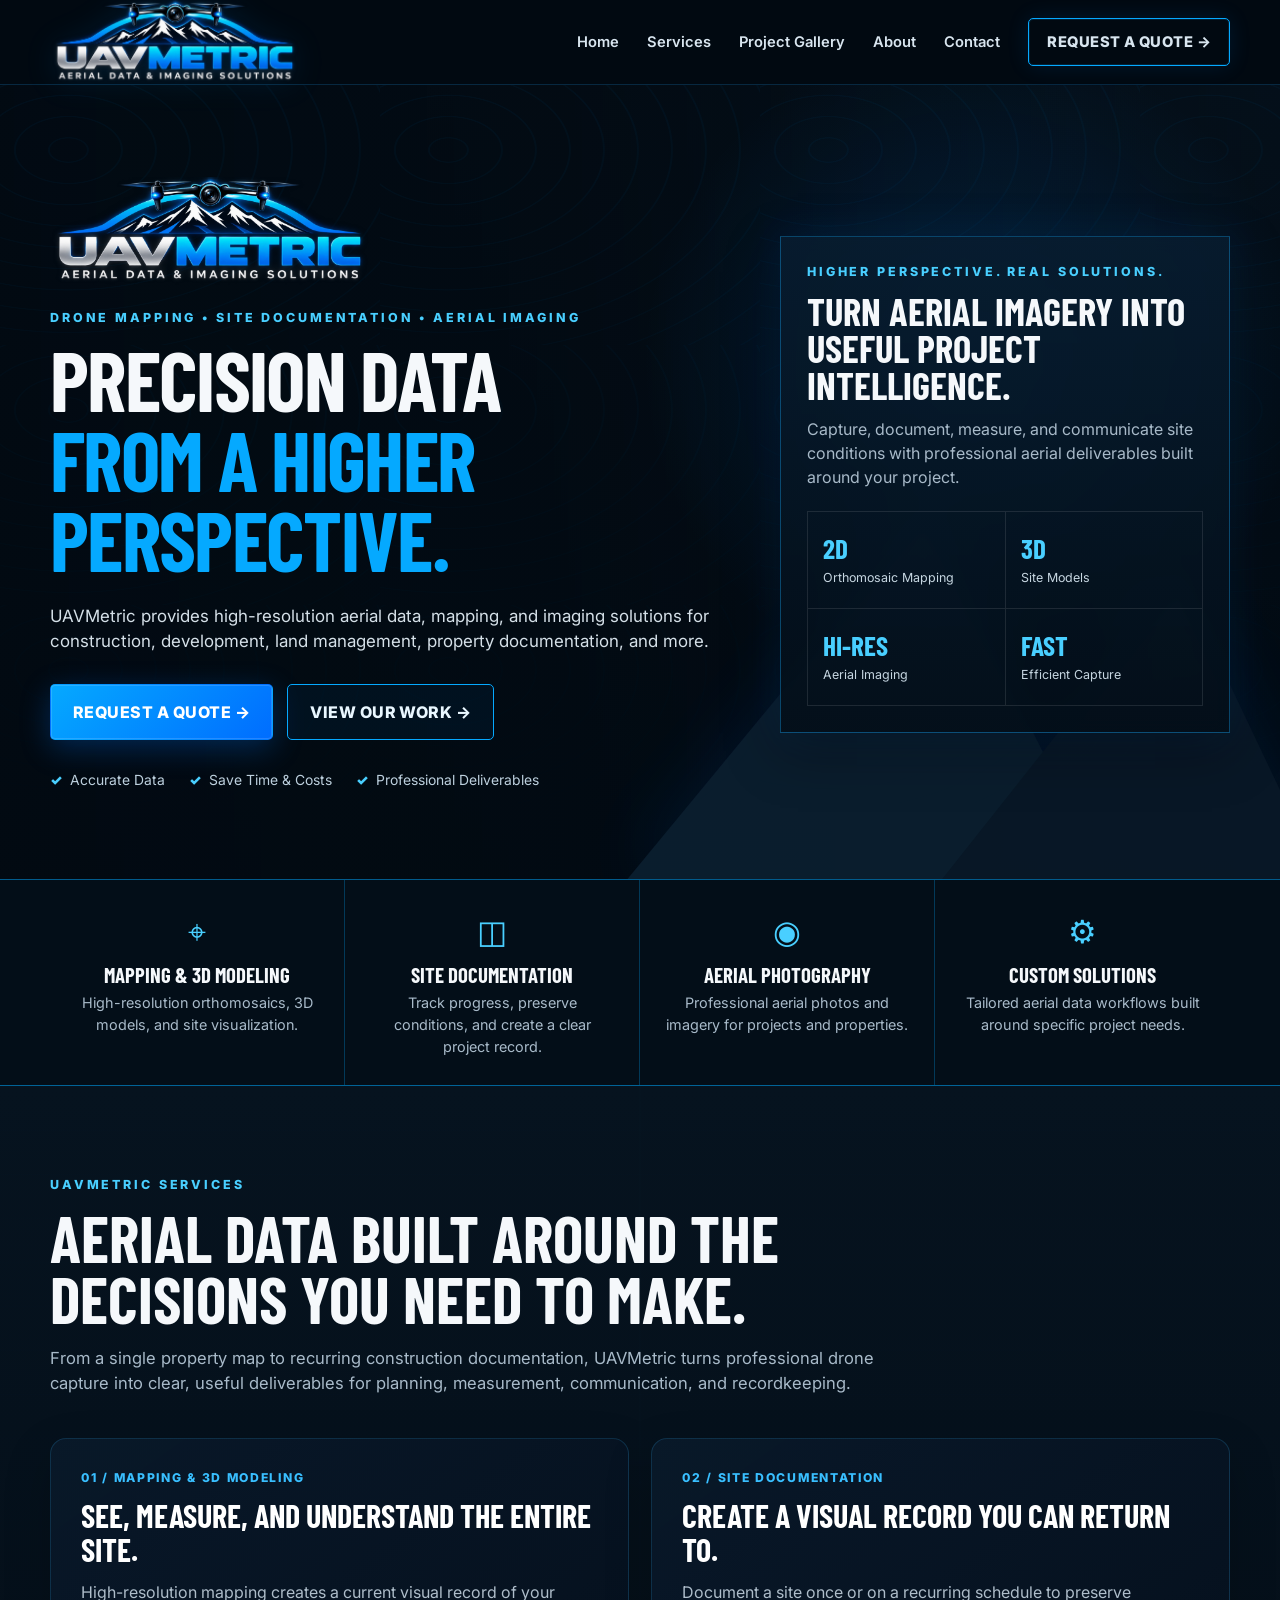
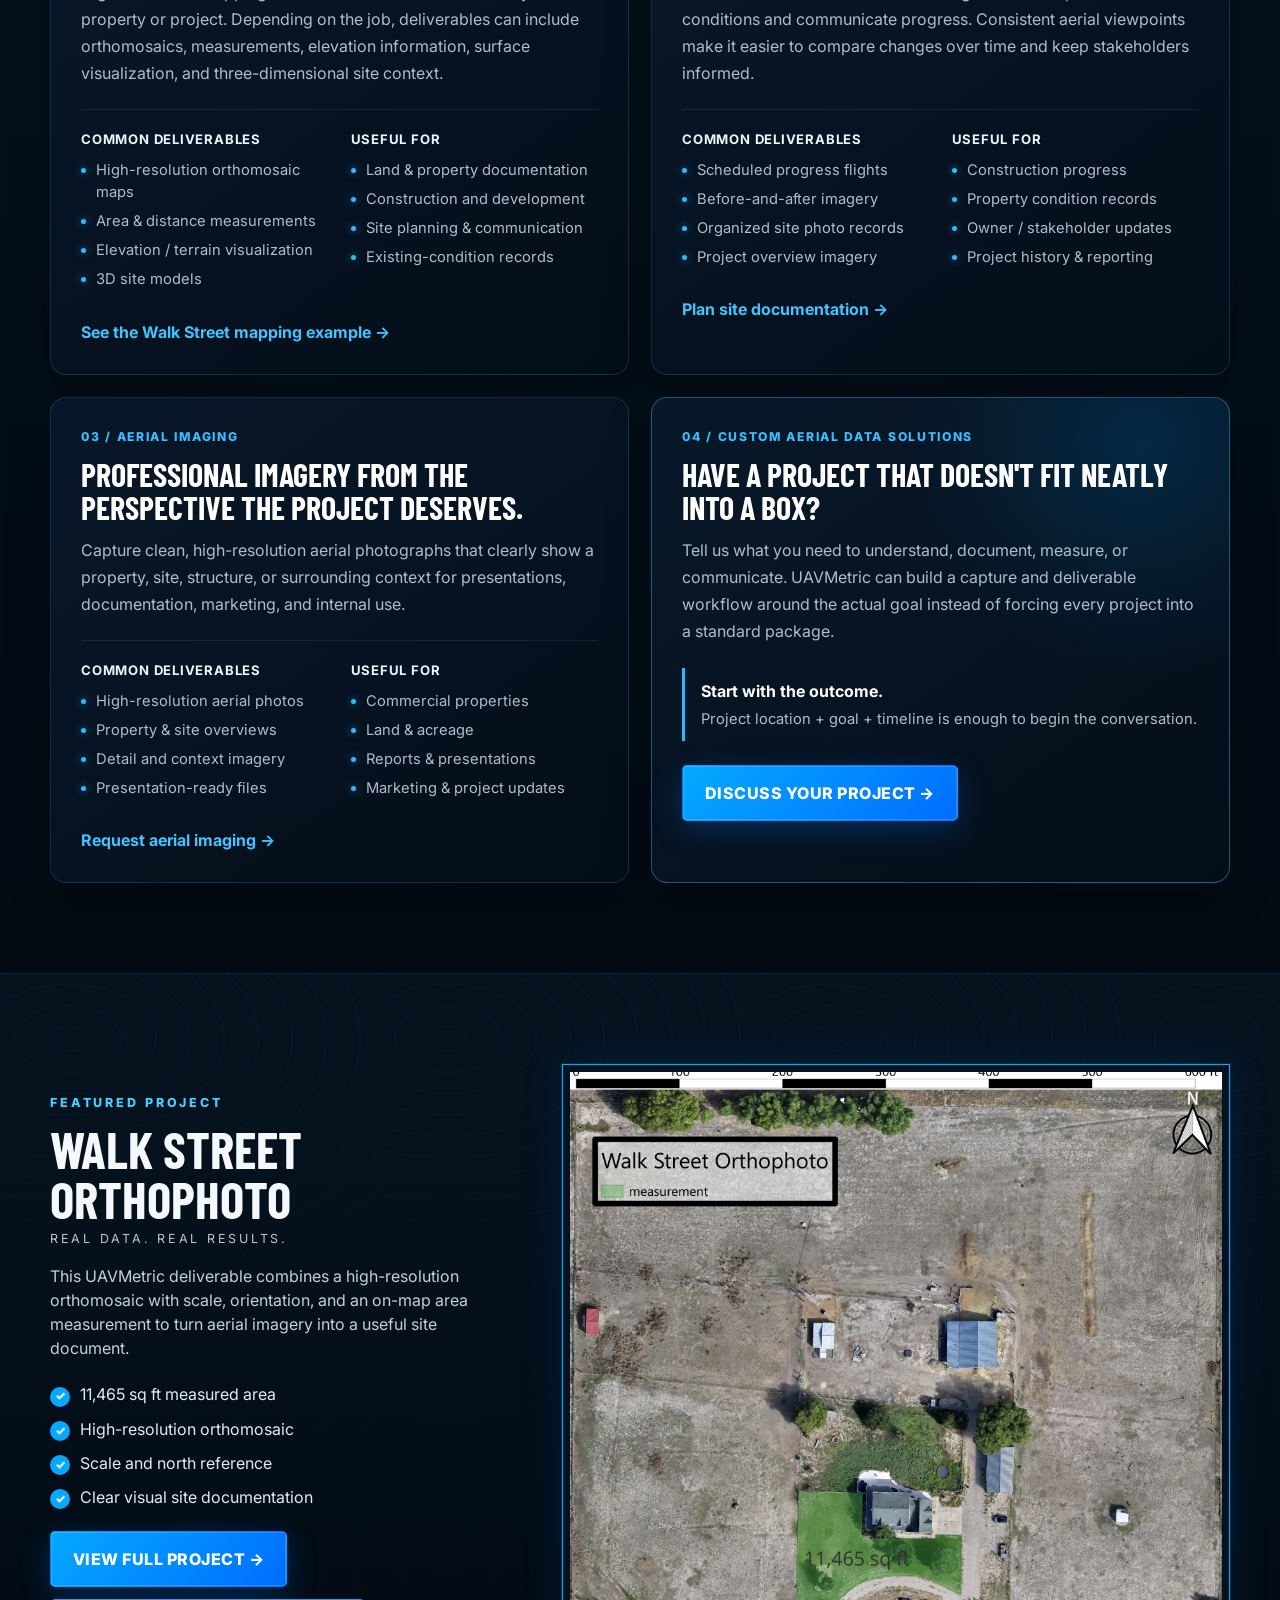
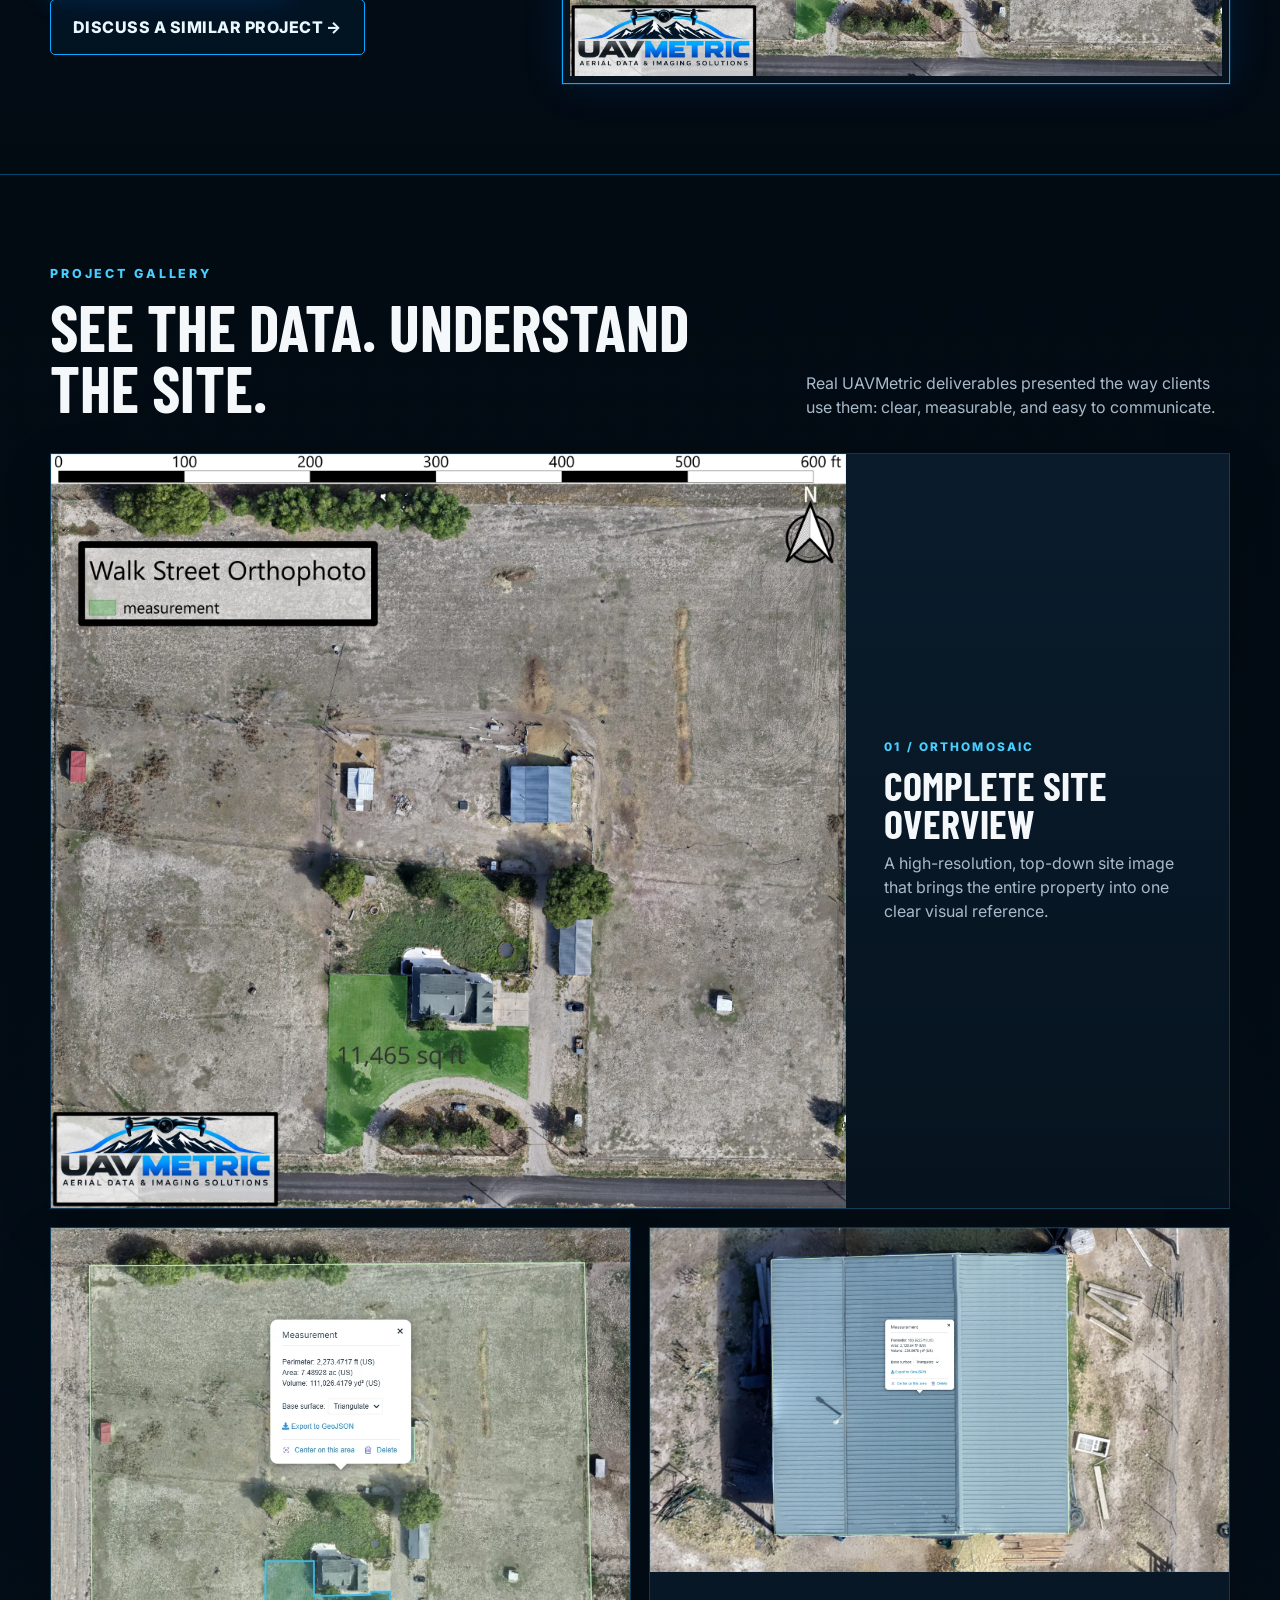
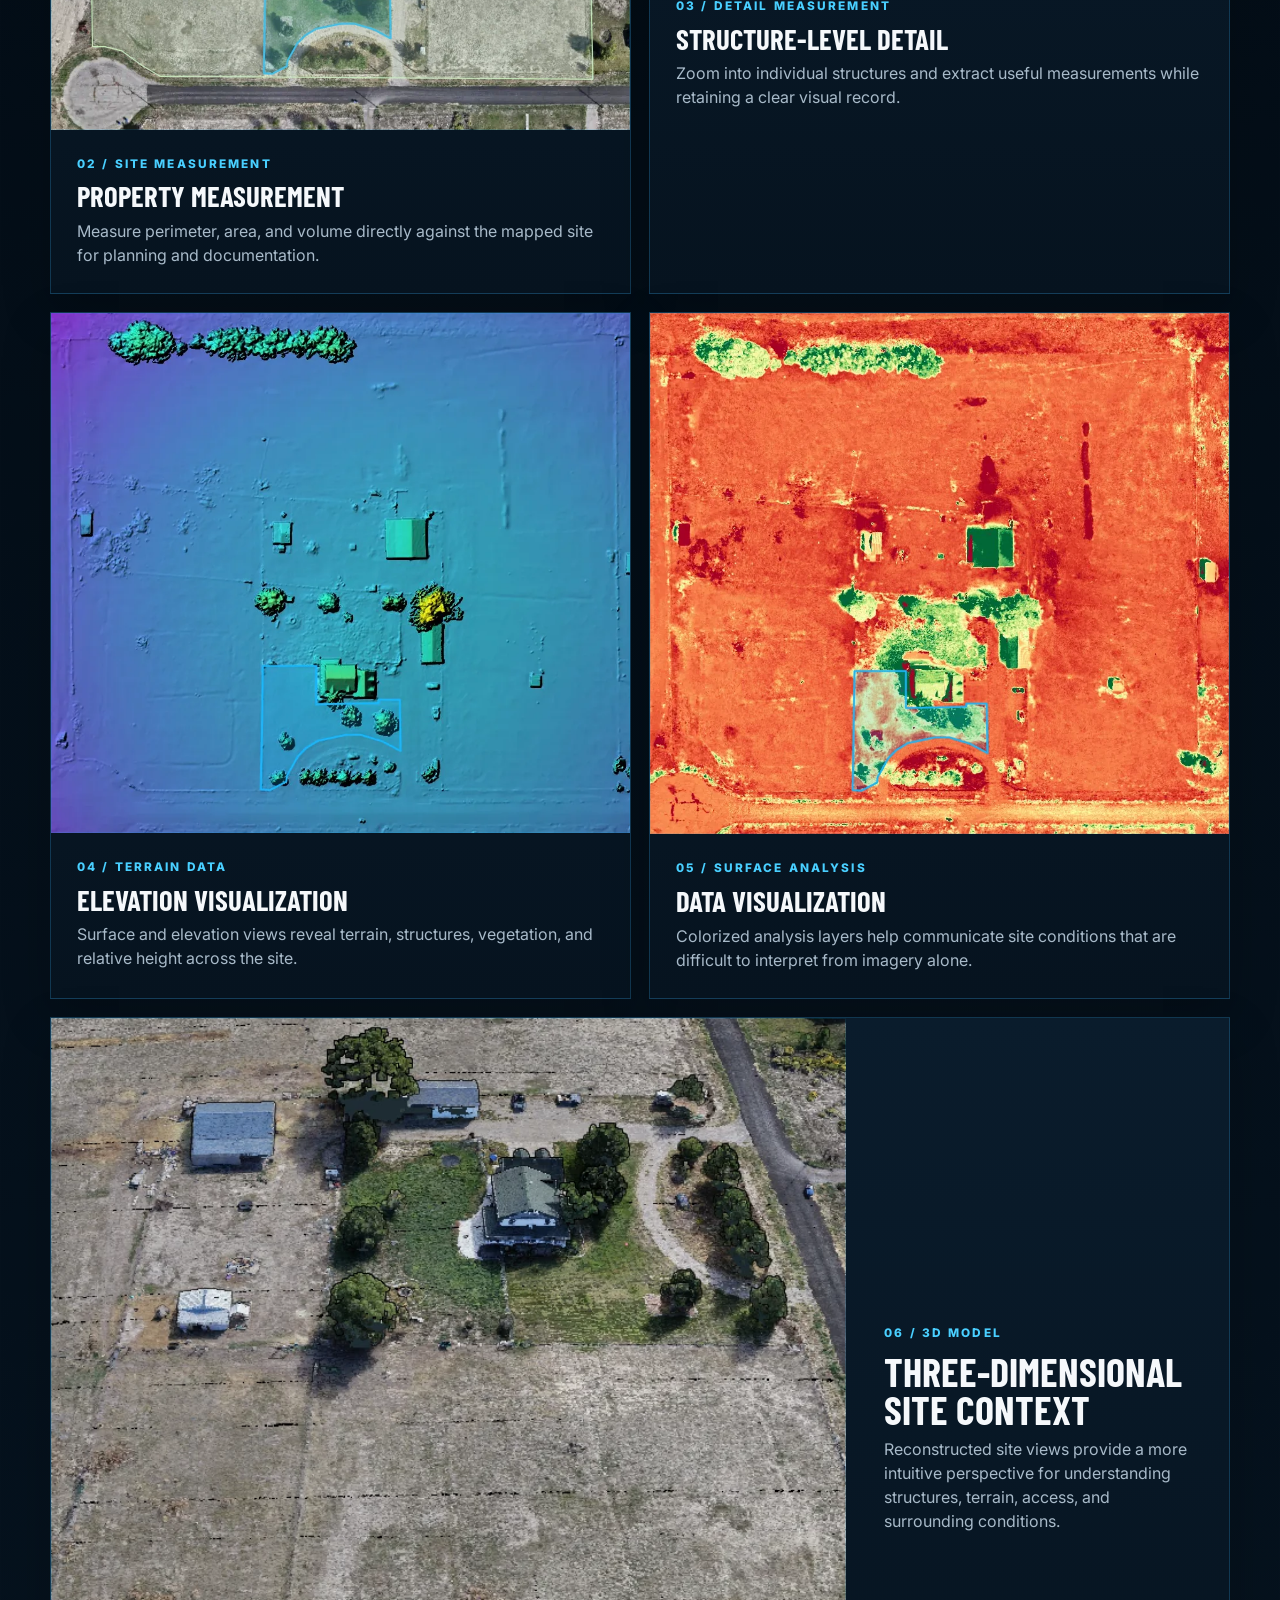
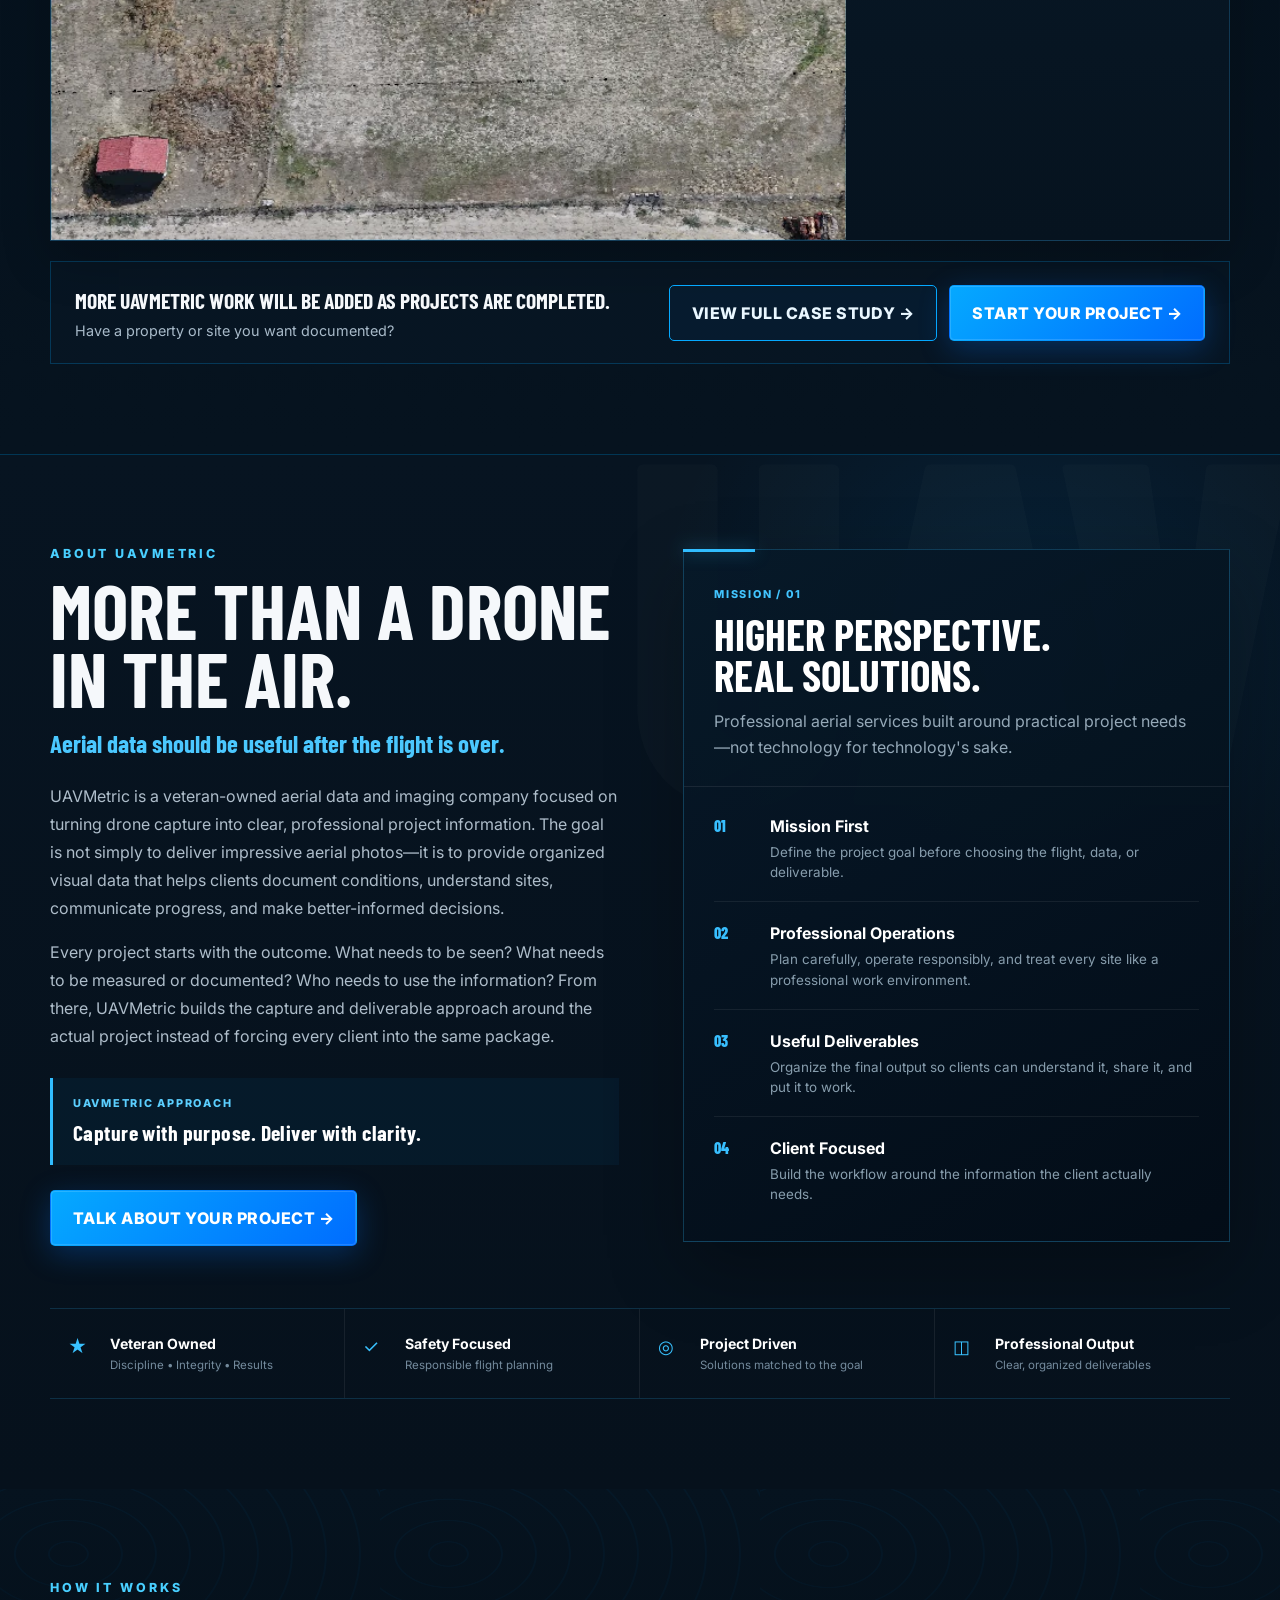
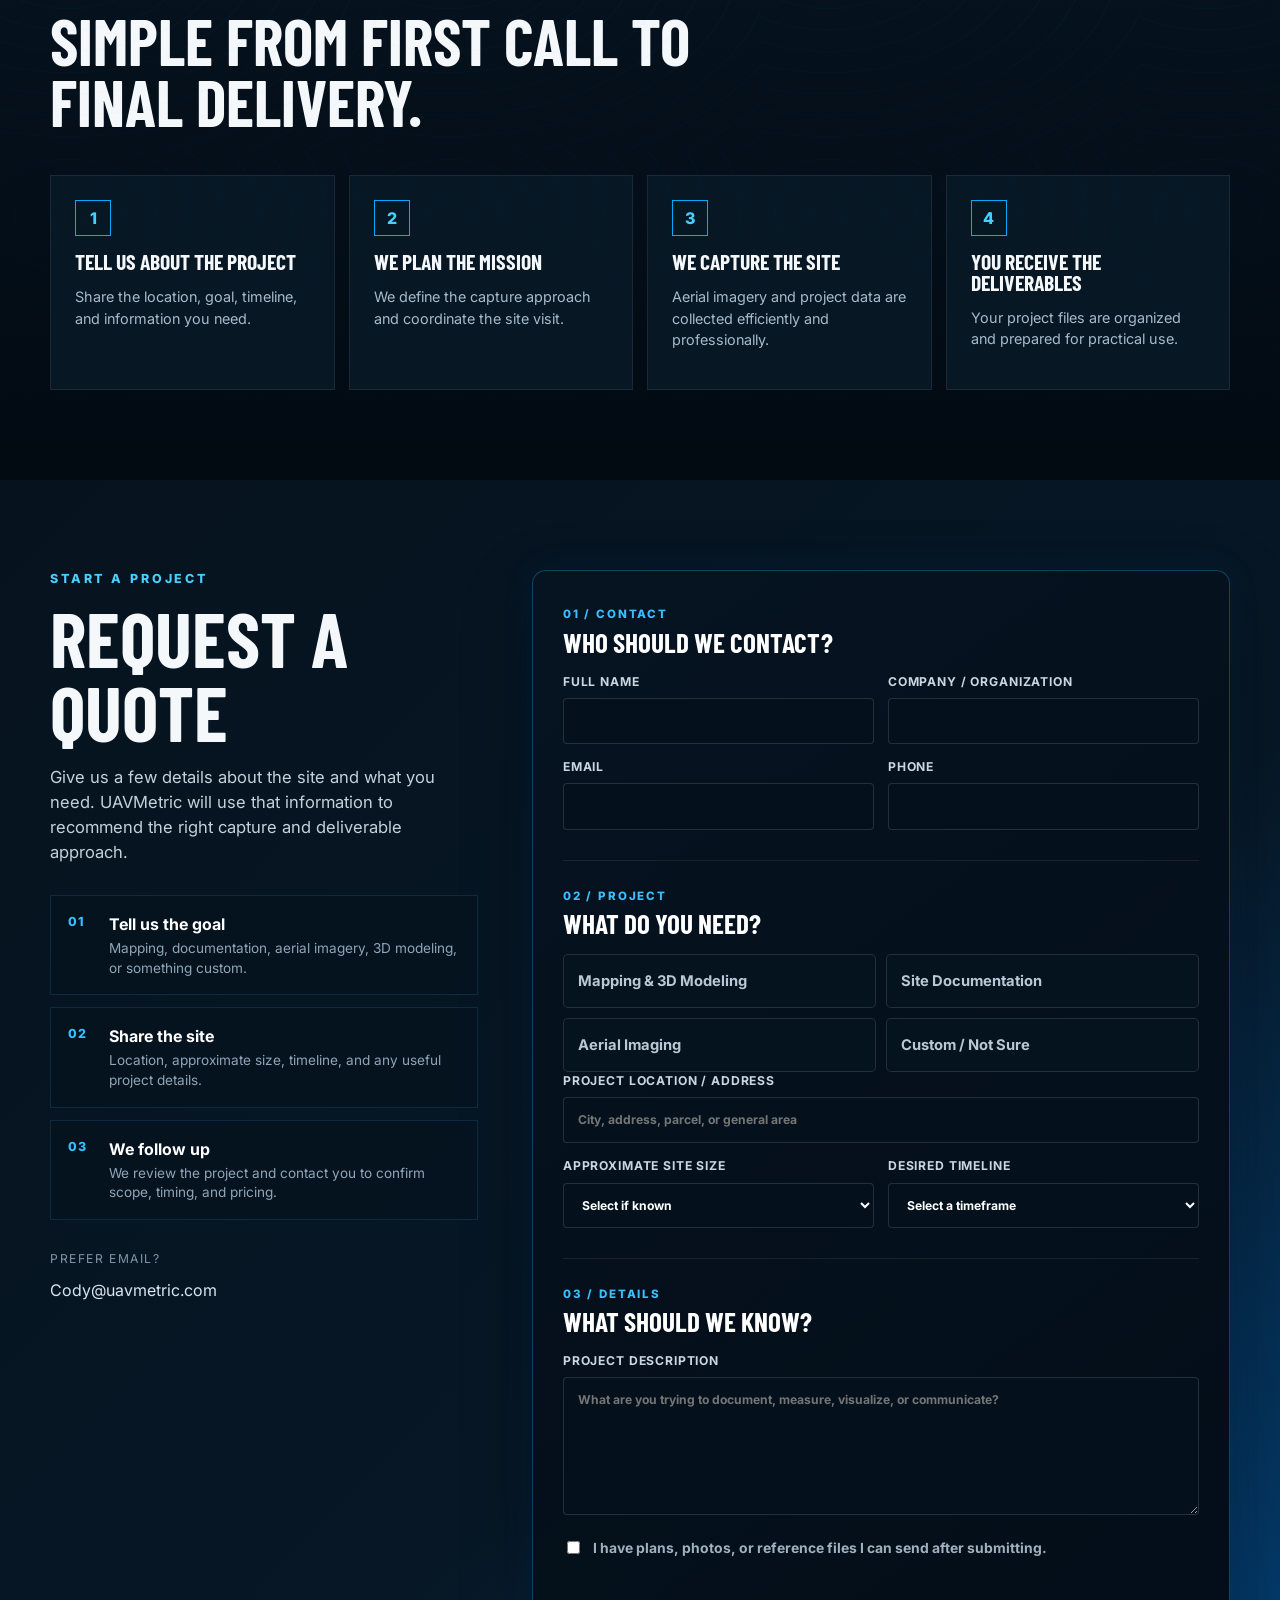
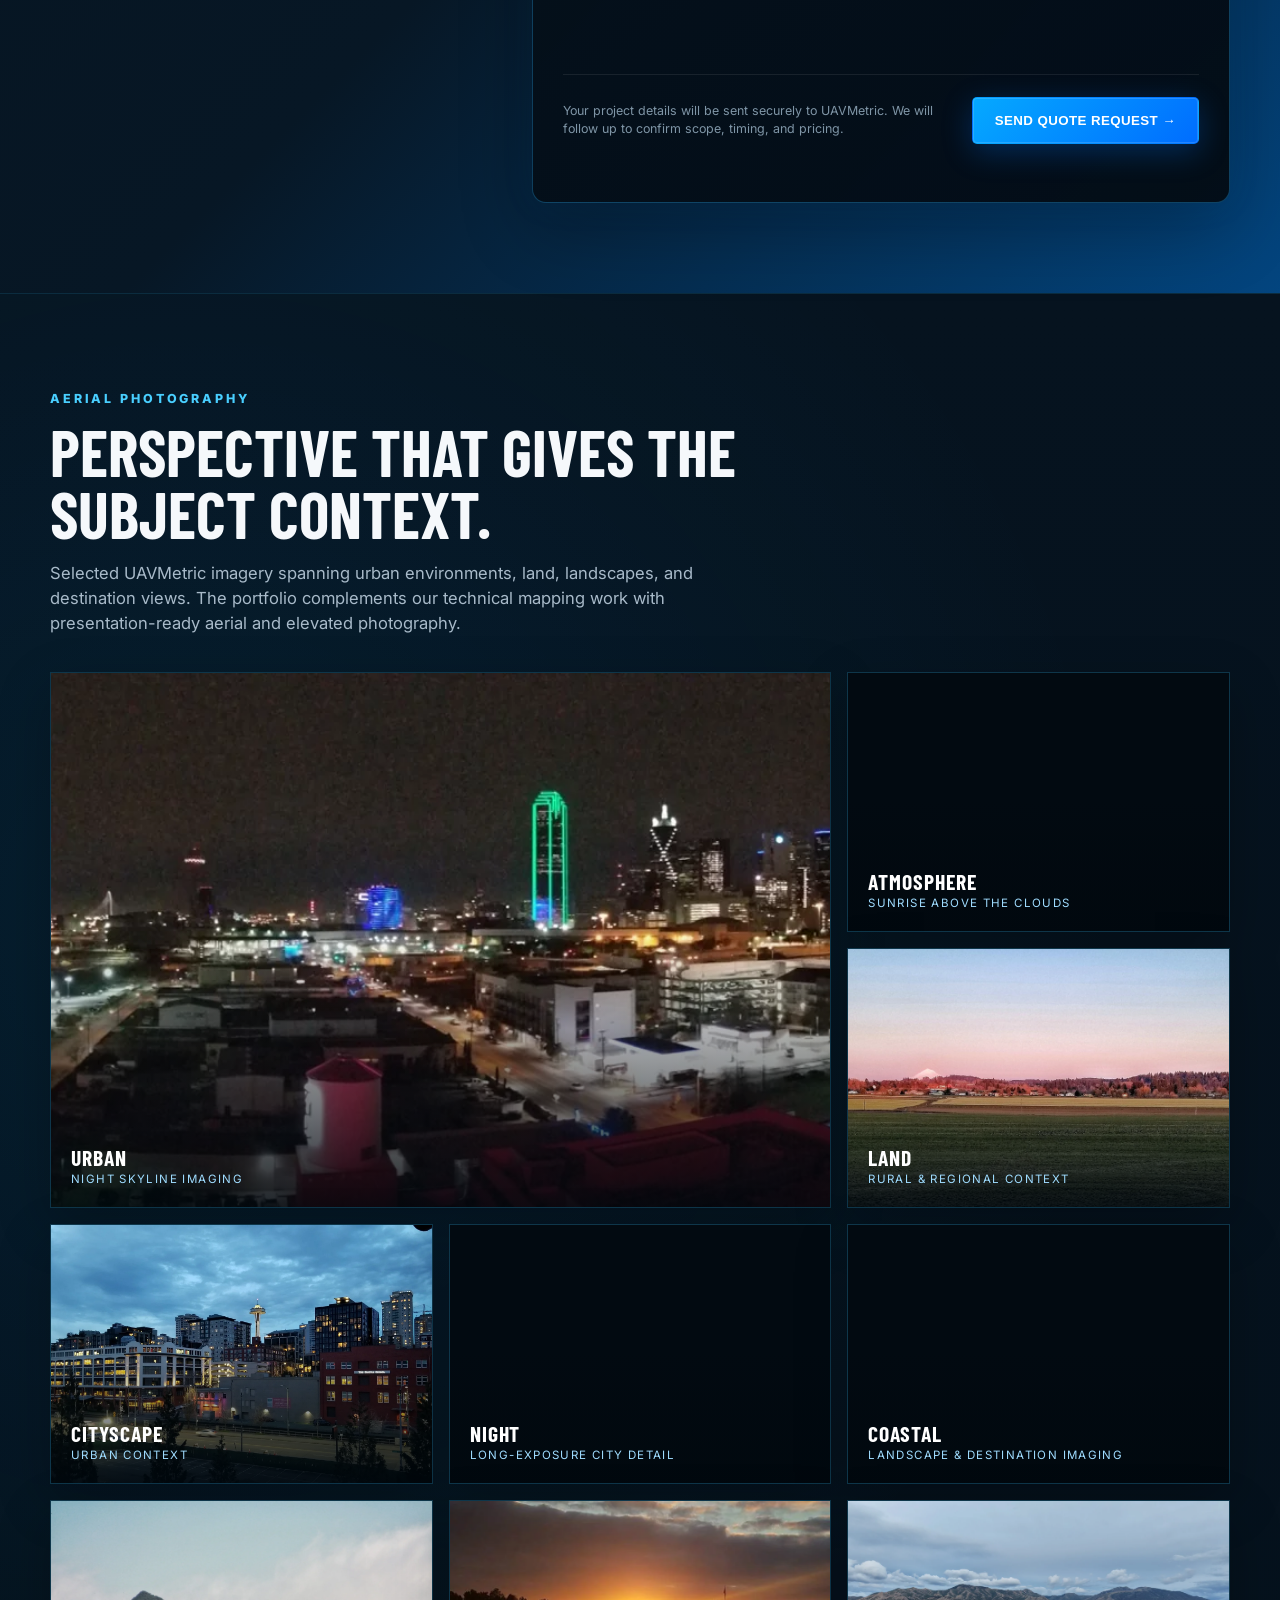
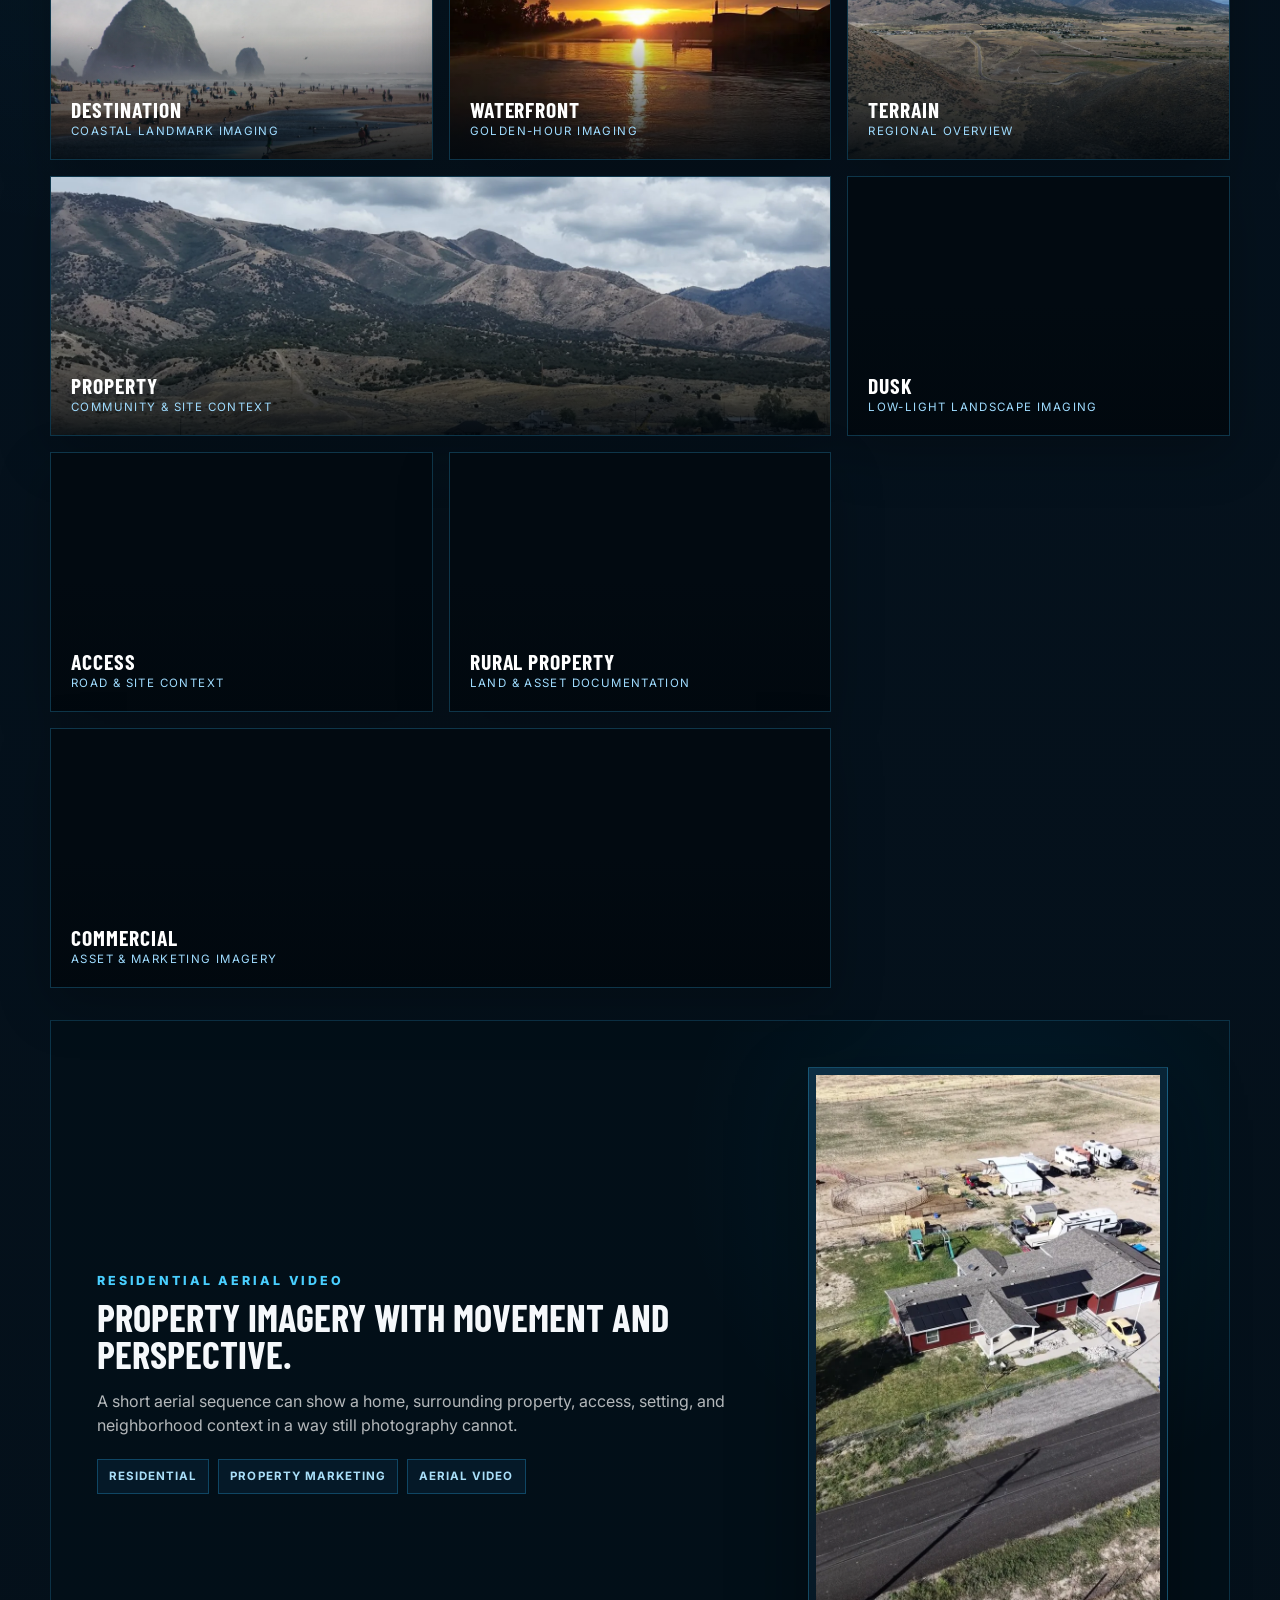
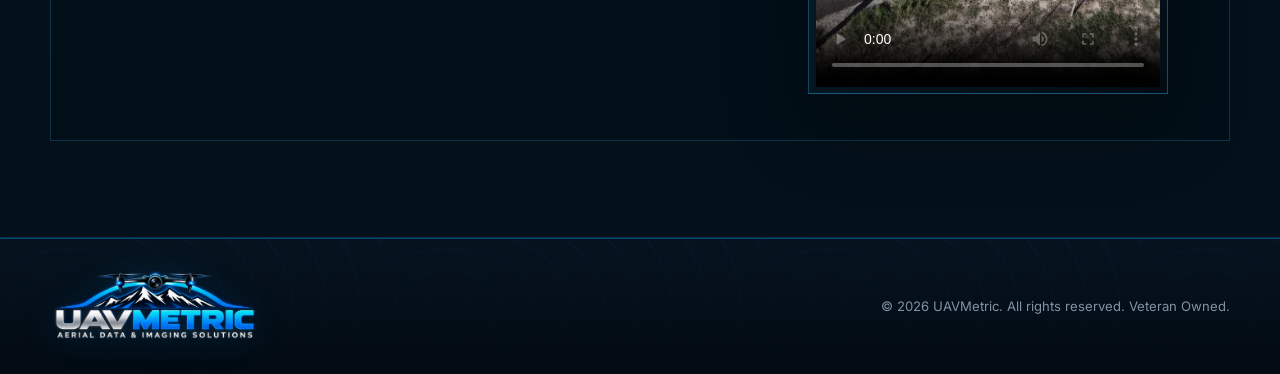
==== commit 4c0af504: "Update index.html" ====
--- a/public/index.html
+++ b/public/index.html
@@ -267,7 +267,7 @@
       </label>
 
       <div class="turnstile-wrap">
-          <div class="cf-turnstile" data-sitekey="YOUR_TURNSTILE_SITE_KEY" data-theme="dark"></div>
+          <div class="cf-turnstile" data-sitekey="0x4AAAAAAEx-rpn6tJb8Chj1" data-theme="dark"></div>
         </div>
         <div class="quote-submit-row">
         <p>Your project details will be sent securely to UAVMetric. We will follow up to confirm scope, timing, and pricing.</p>
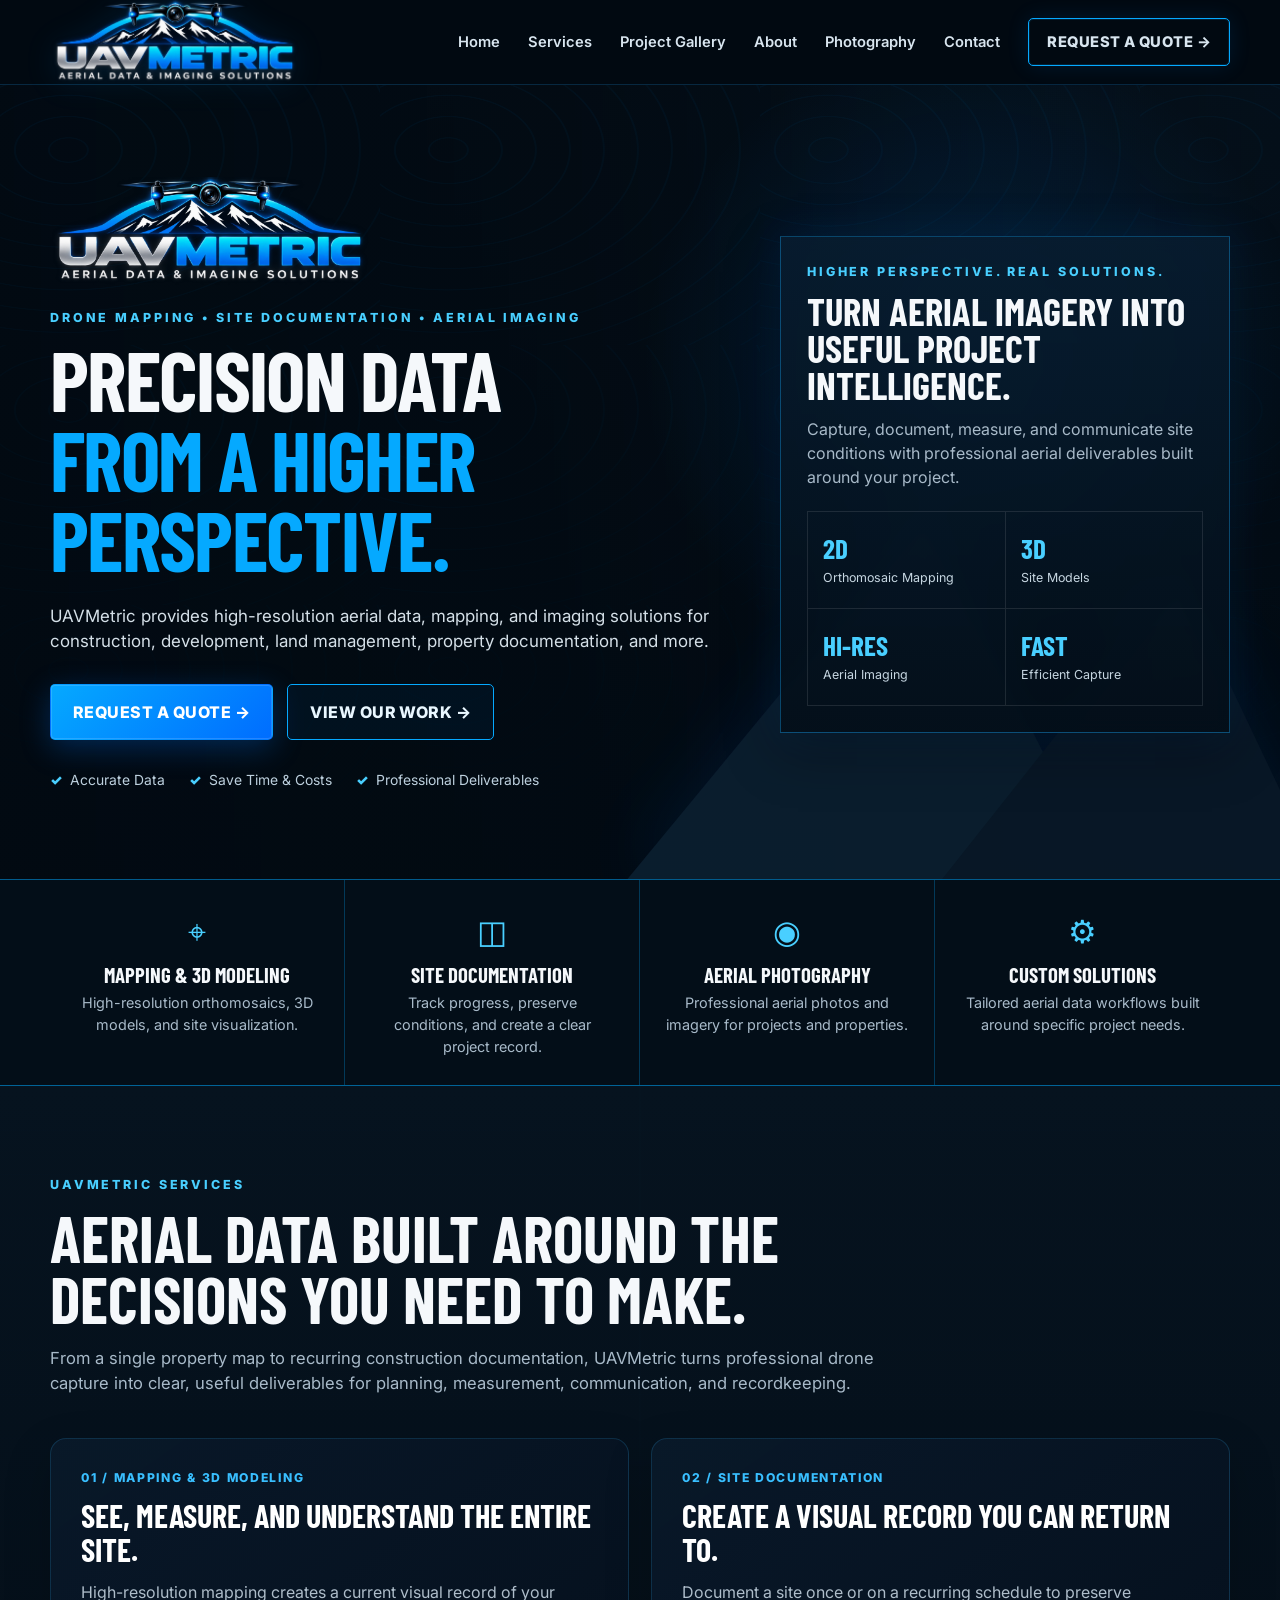
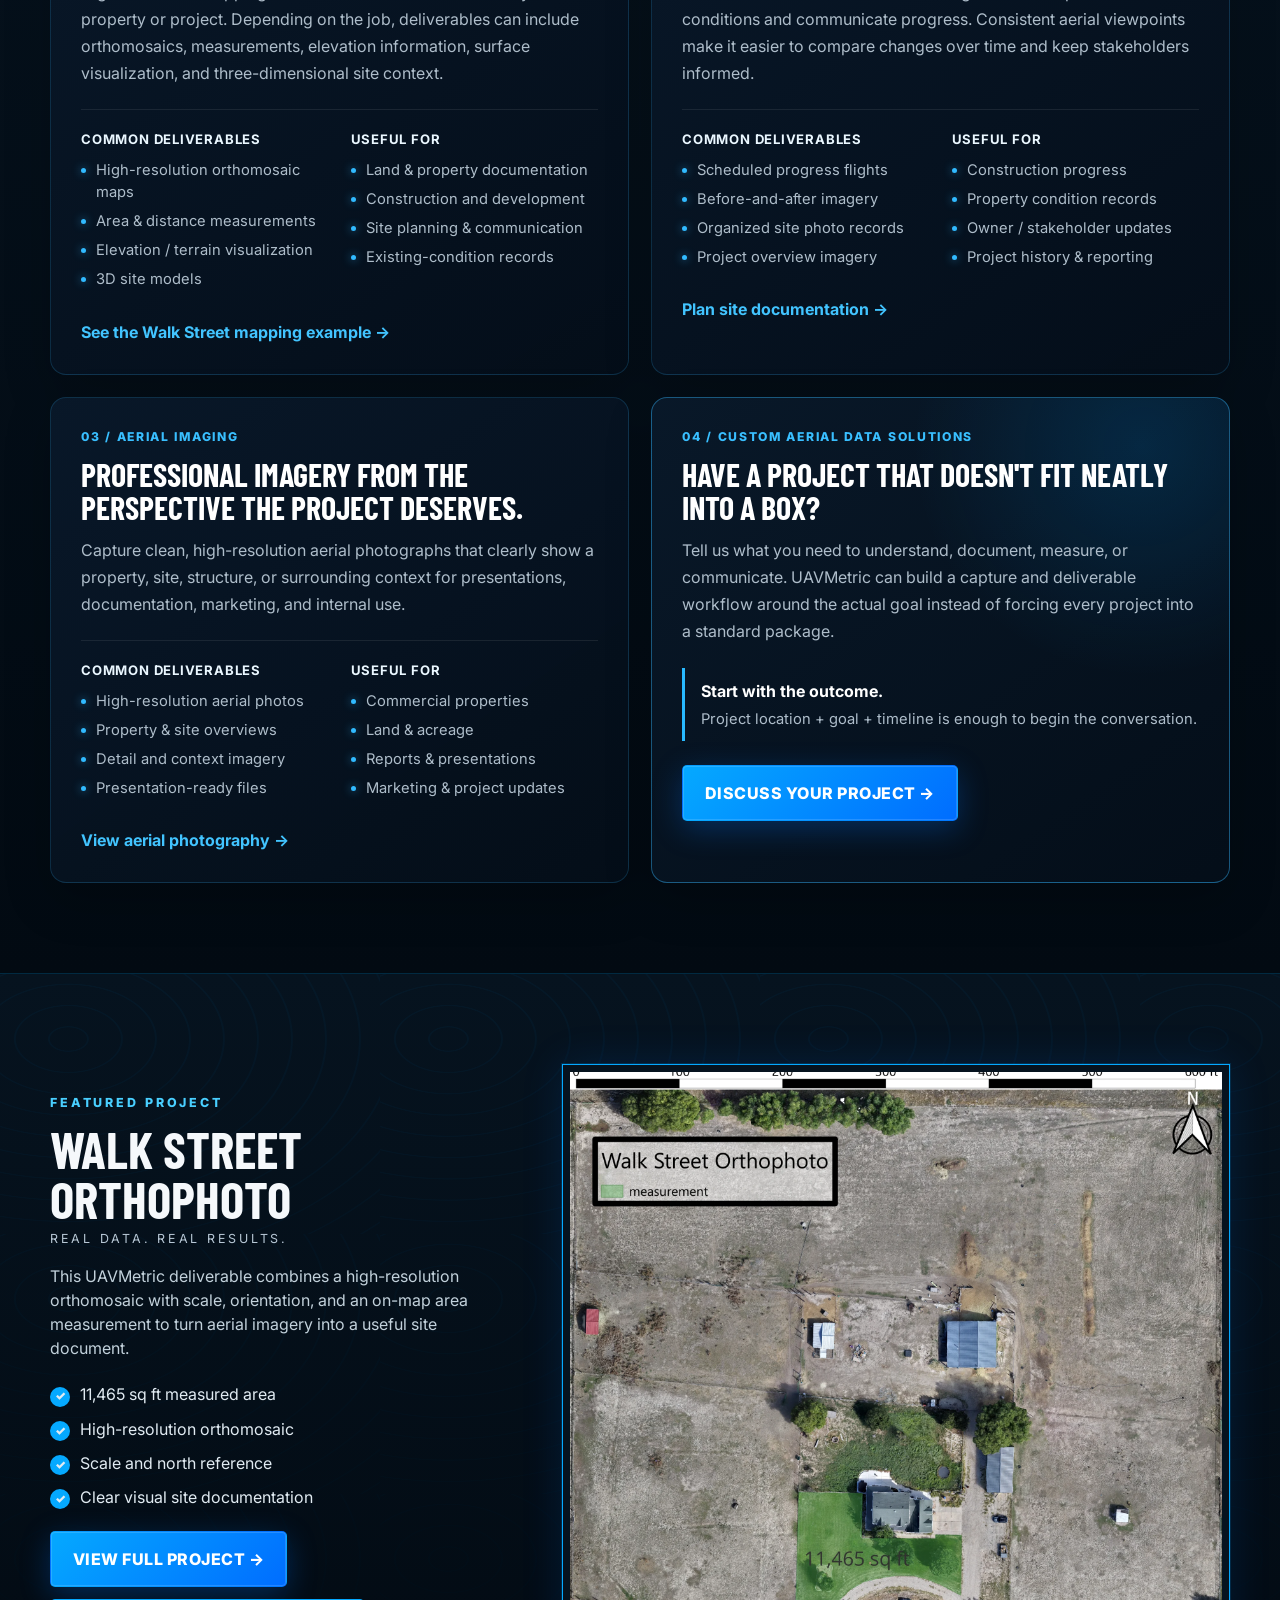
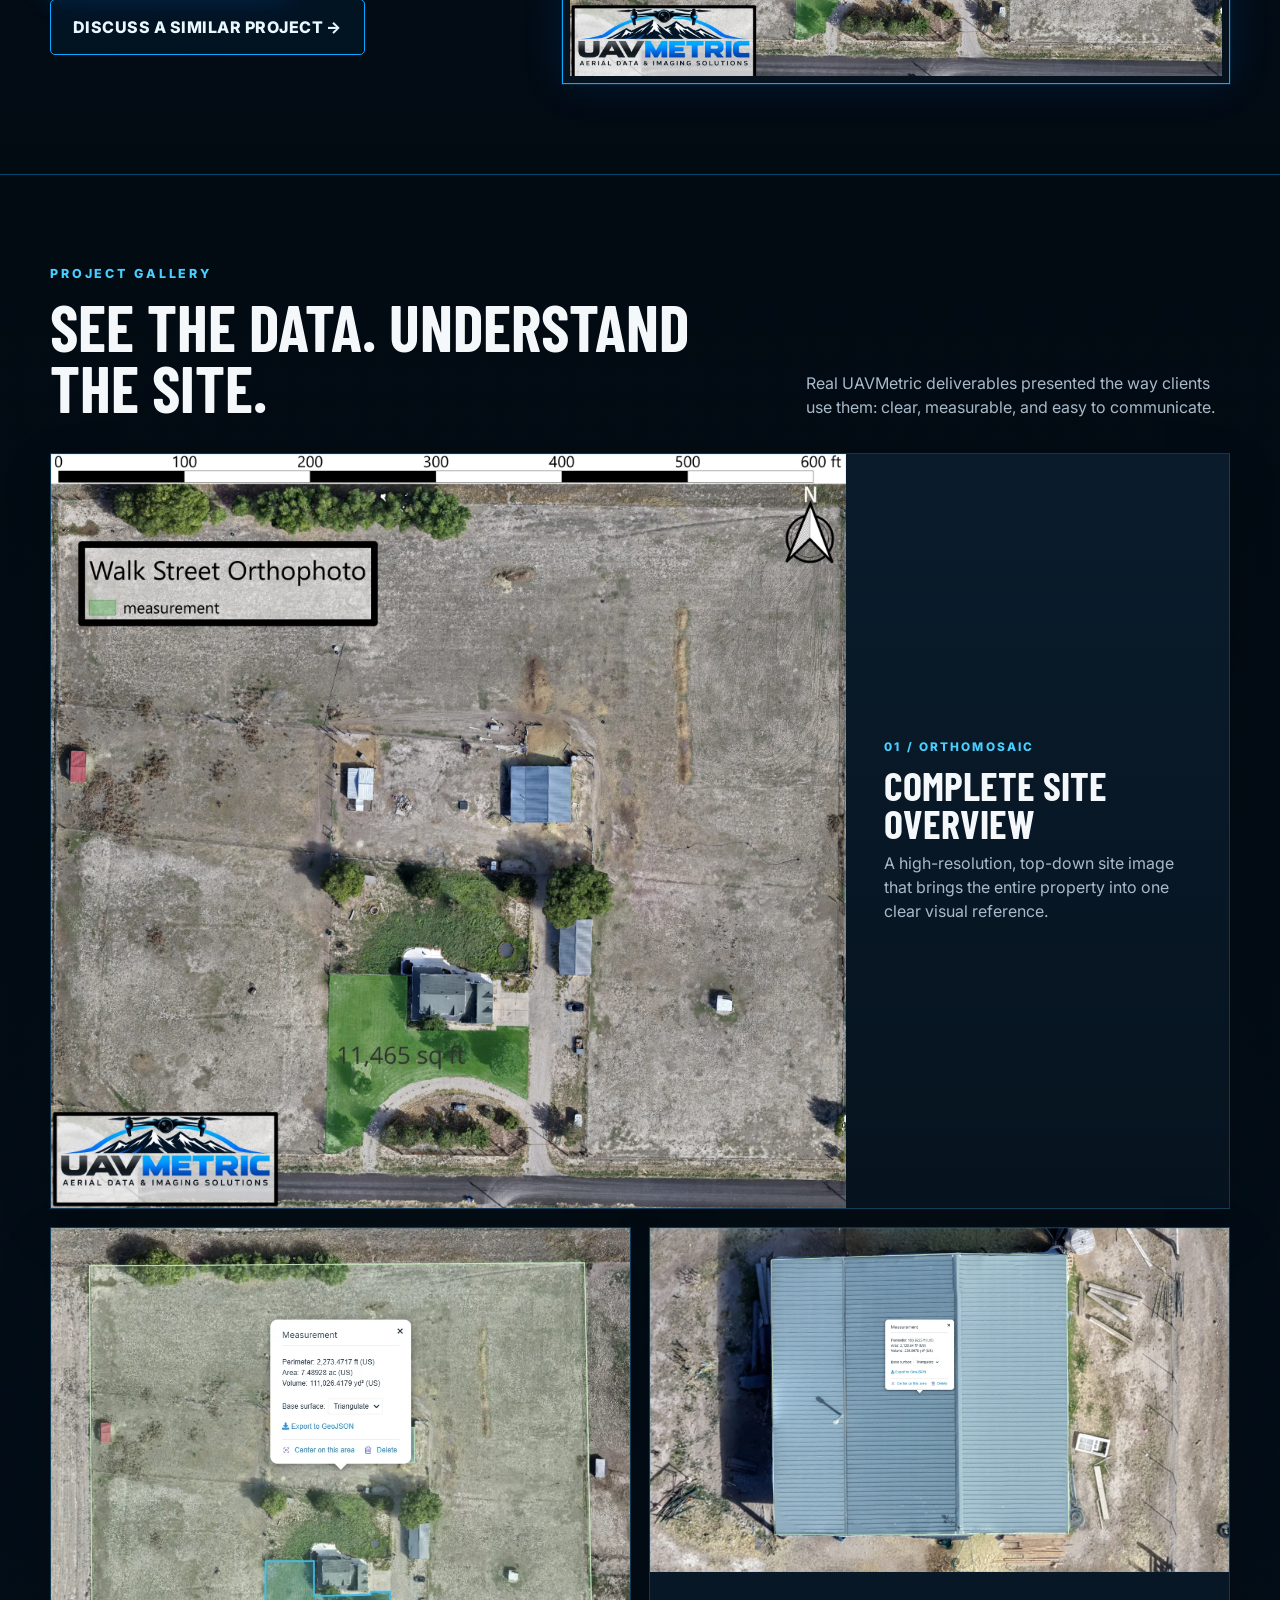
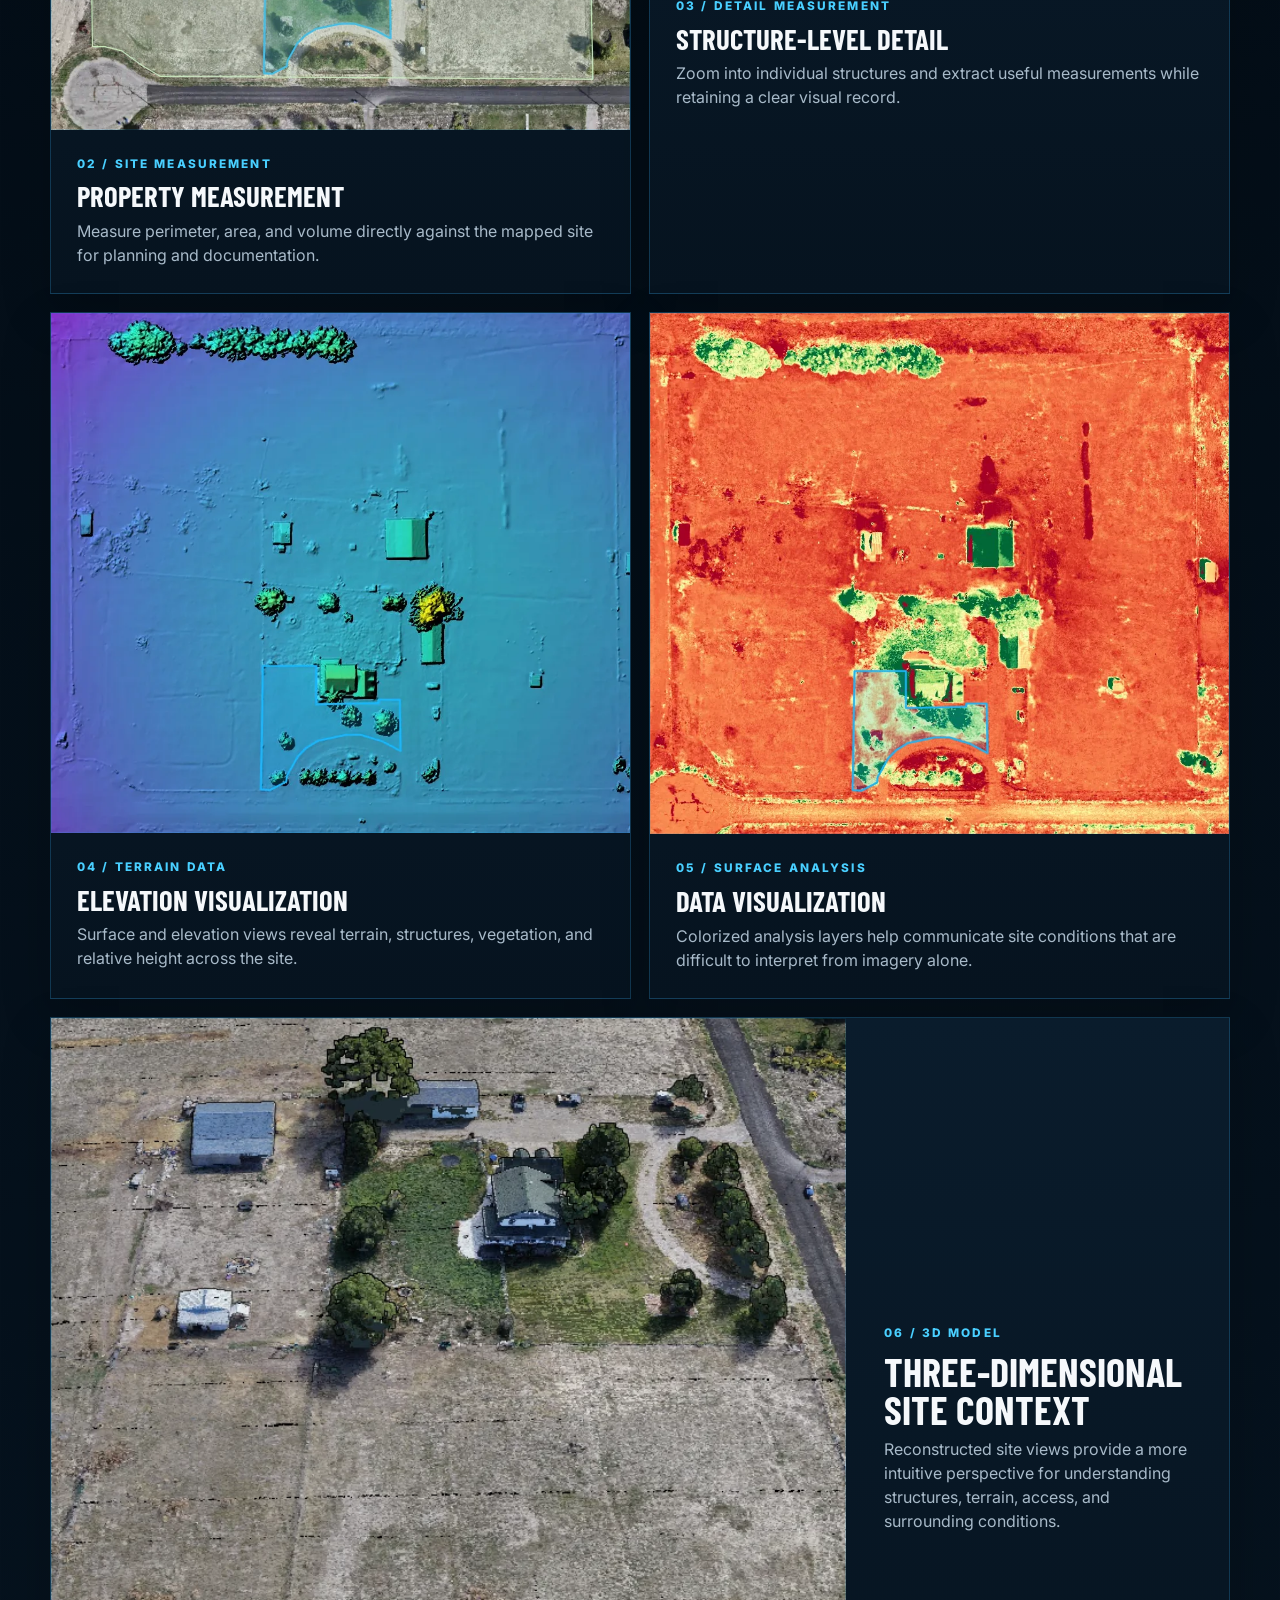
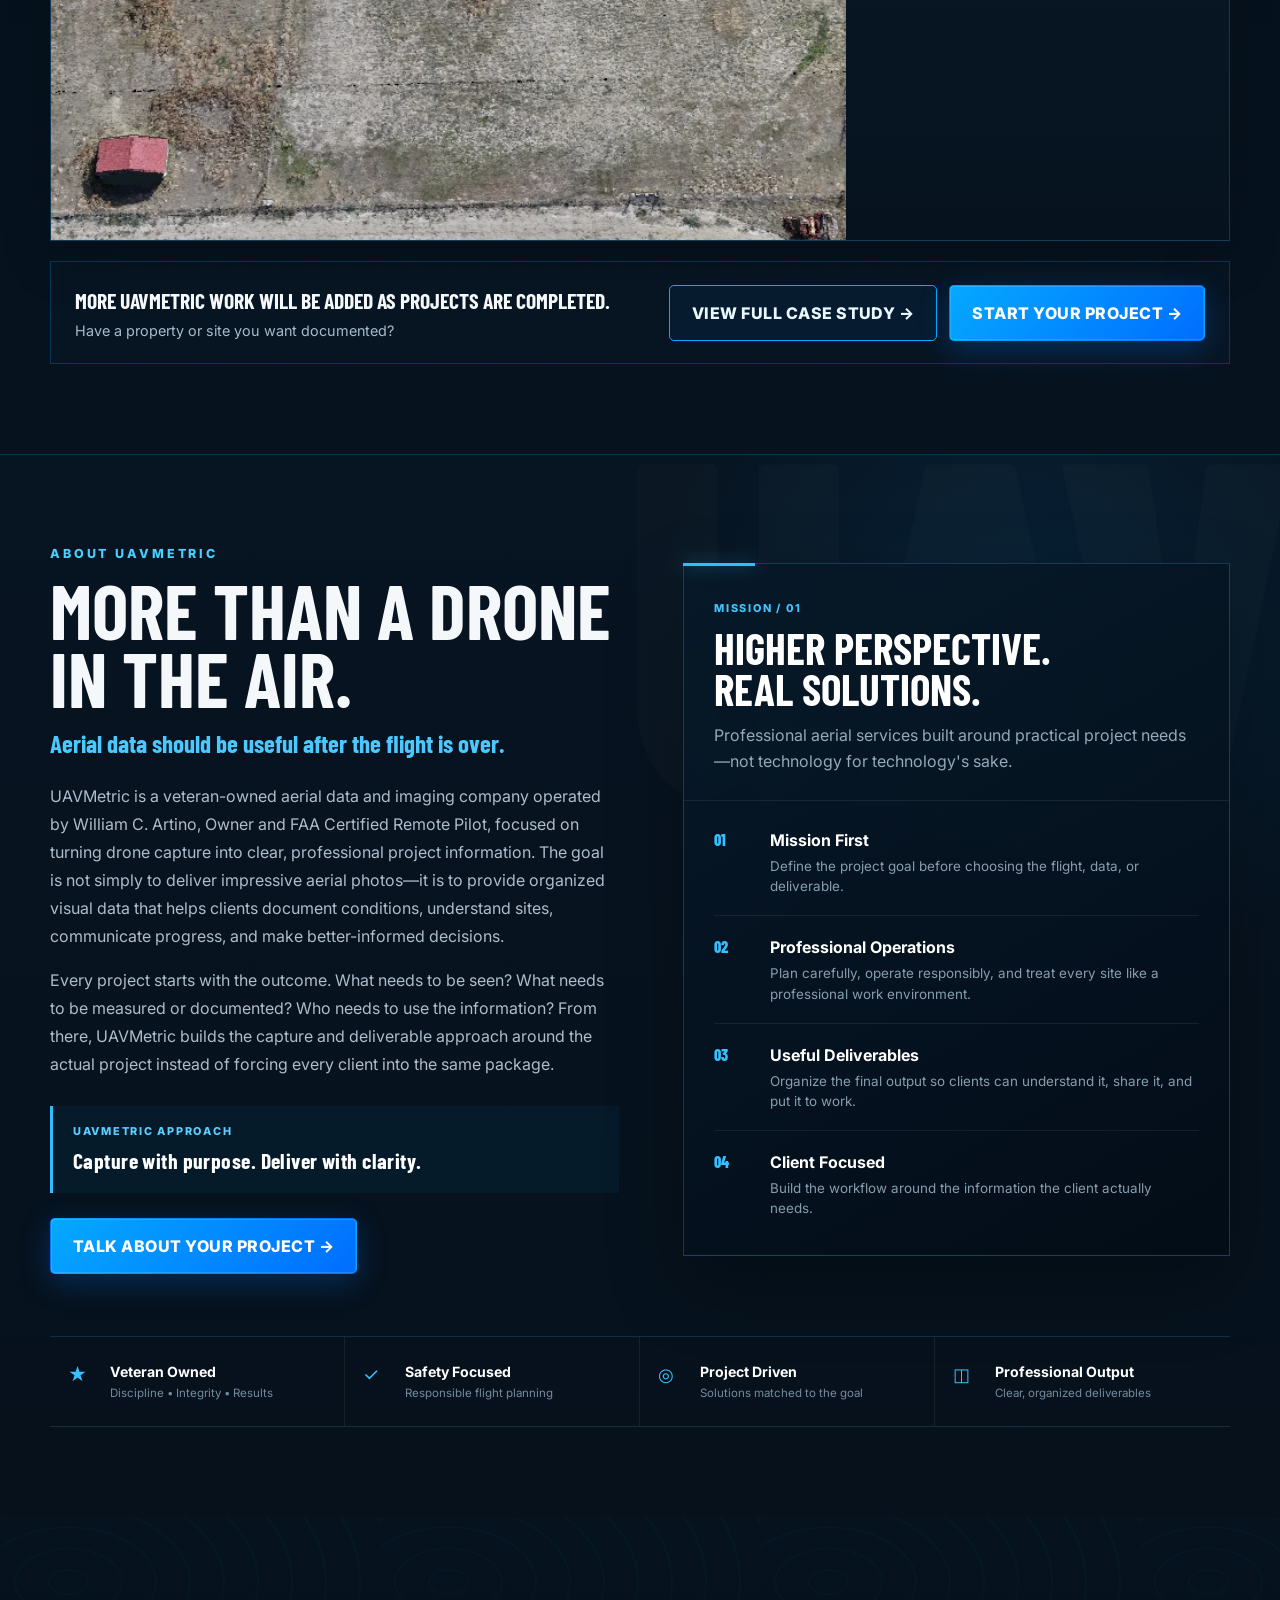
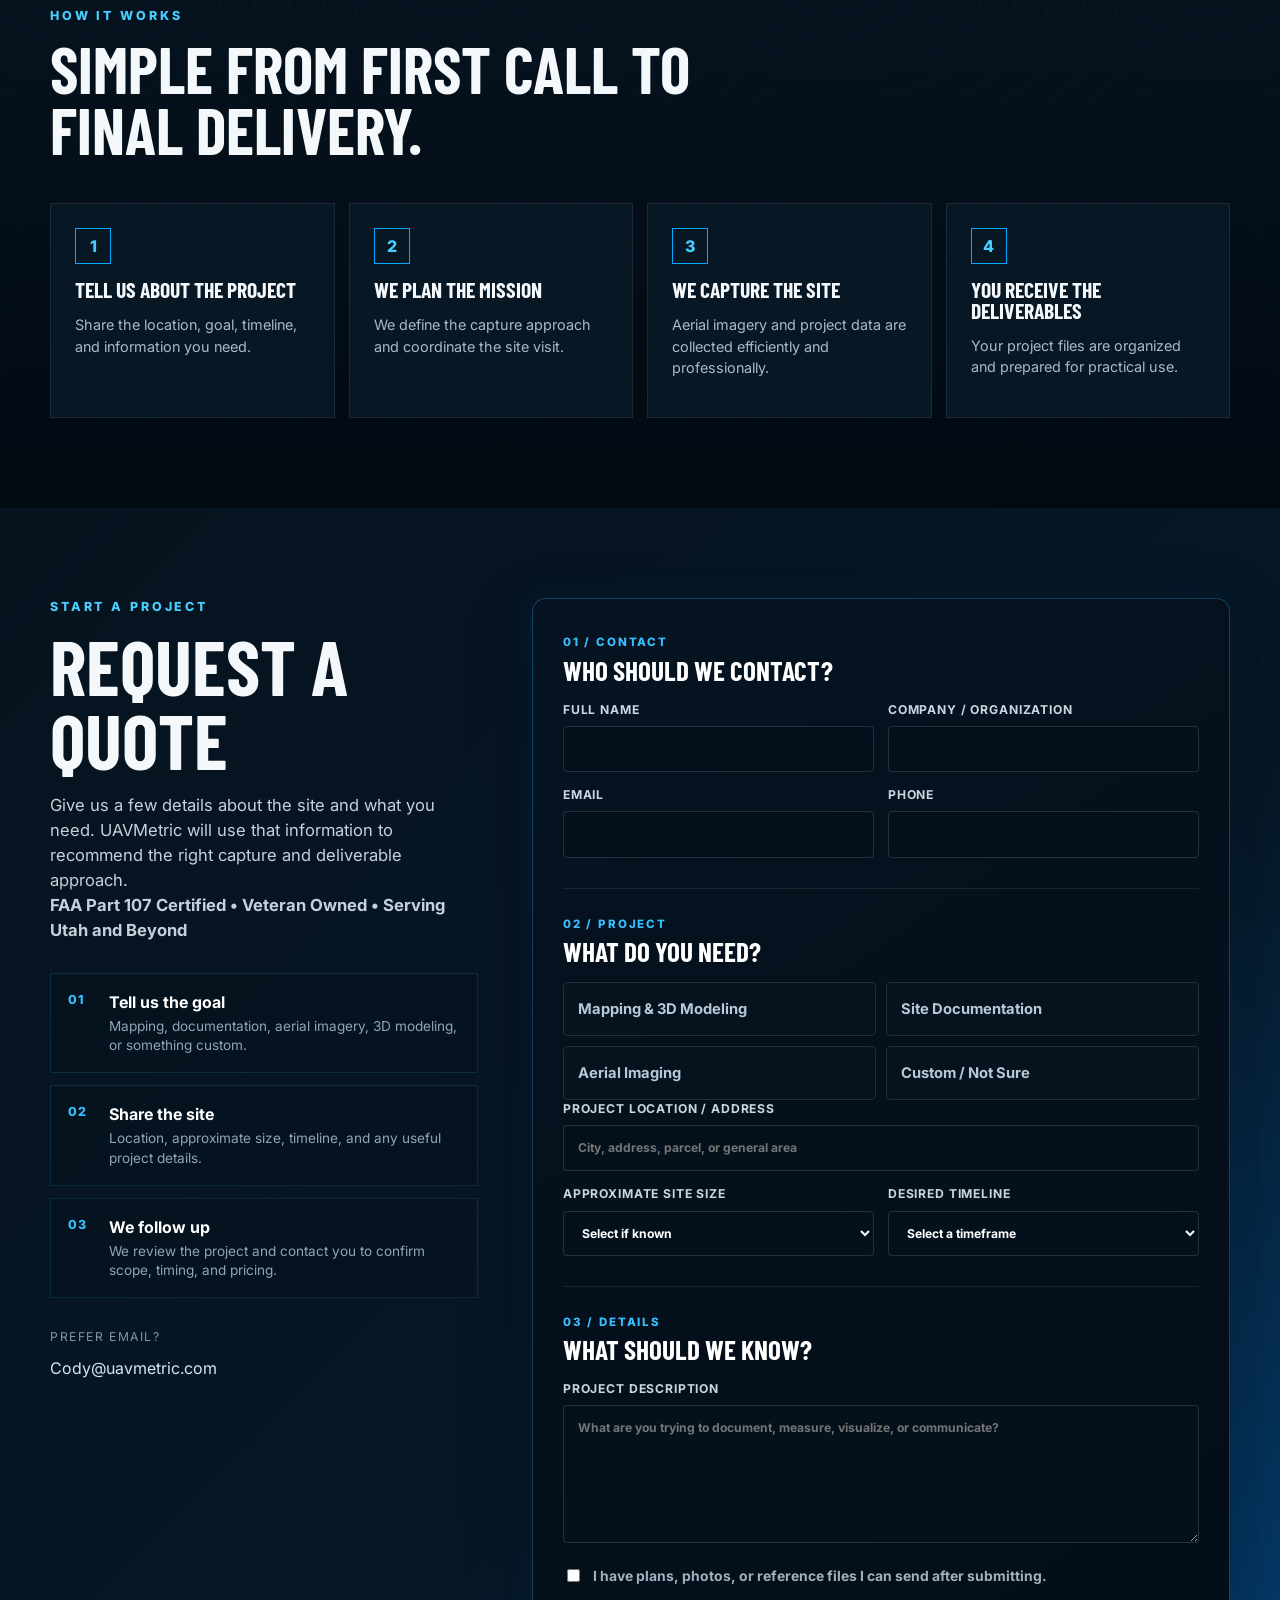
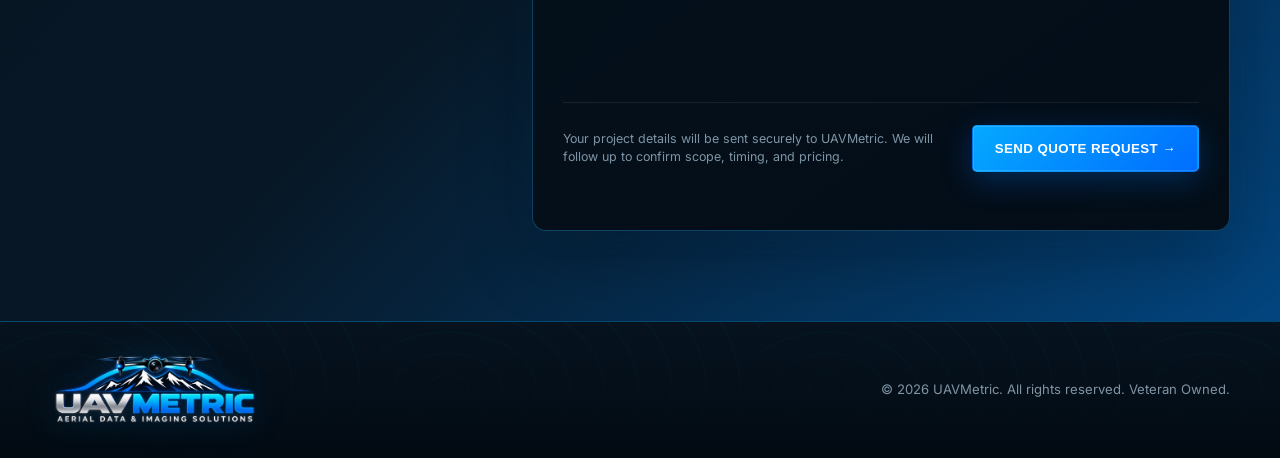
==== commit 91b3d7d9: "Add files via upload" ====
--- a/public/index.html
+++ b/public/index.html
@@ -130,7 +130,7 @@
       <div class="eyebrow">About UAVMetric</div>
       <h2>More than a drone in the air.</h2>
       <div class="about-lead">Aerial data should be useful after the flight is over.</div>
-      <p>UAVMetric is a veteran-owned aerial data and imaging company focused on turning drone capture into clear, professional project information. The goal is not simply to deliver impressive aerial photos—it is to provide organized visual data that helps clients document conditions, understand sites, communicate progress, and make better-informed decisions.</p>
+      <p>UAVMetric is a veteran-owned aerial data and imaging company operated by William C. Artino, Owner and FAA Certified Remote Pilot, focused on turning drone capture into clear, professional project information. The goal is not simply to deliver impressive aerial photos—it is to provide organized visual data that helps clients document conditions, understand sites, communicate progress, and make better-informed decisions.</p>
       <p>Every project starts with the outcome. What needs to be seen? What needs to be measured or documented? Who needs to use the information? From there, UAVMetric builds the capture and deliverable approach around the actual project instead of forcing every client into the same package.</p>
 
       <div class="about-signature">
@@ -176,7 +176,7 @@
     <div class="quote-intro">
       <div class="eyebrow">Start a Project</div>
       <h2>Request a Quote</h2>
-      <p class="lead">Give us a few details about the site and what you need. UAVMetric will use that information to recommend the right capture and deliverable approach.</p>
+      <p class="lead">Give us a few details about the site and what you need. UAVMetric will use that information to recommend the right capture and deliverable approach.<br><strong>FAA Part 107 Certified • Veteran Owned • Serving Utah and Beyond</strong></p>
 
       <div class="quote-expect">
         <div><span>01</span><strong>Tell us the goal</strong><p>Mapping, documentation, aerial imagery, 3D modeling, or something custom.</p></div>
